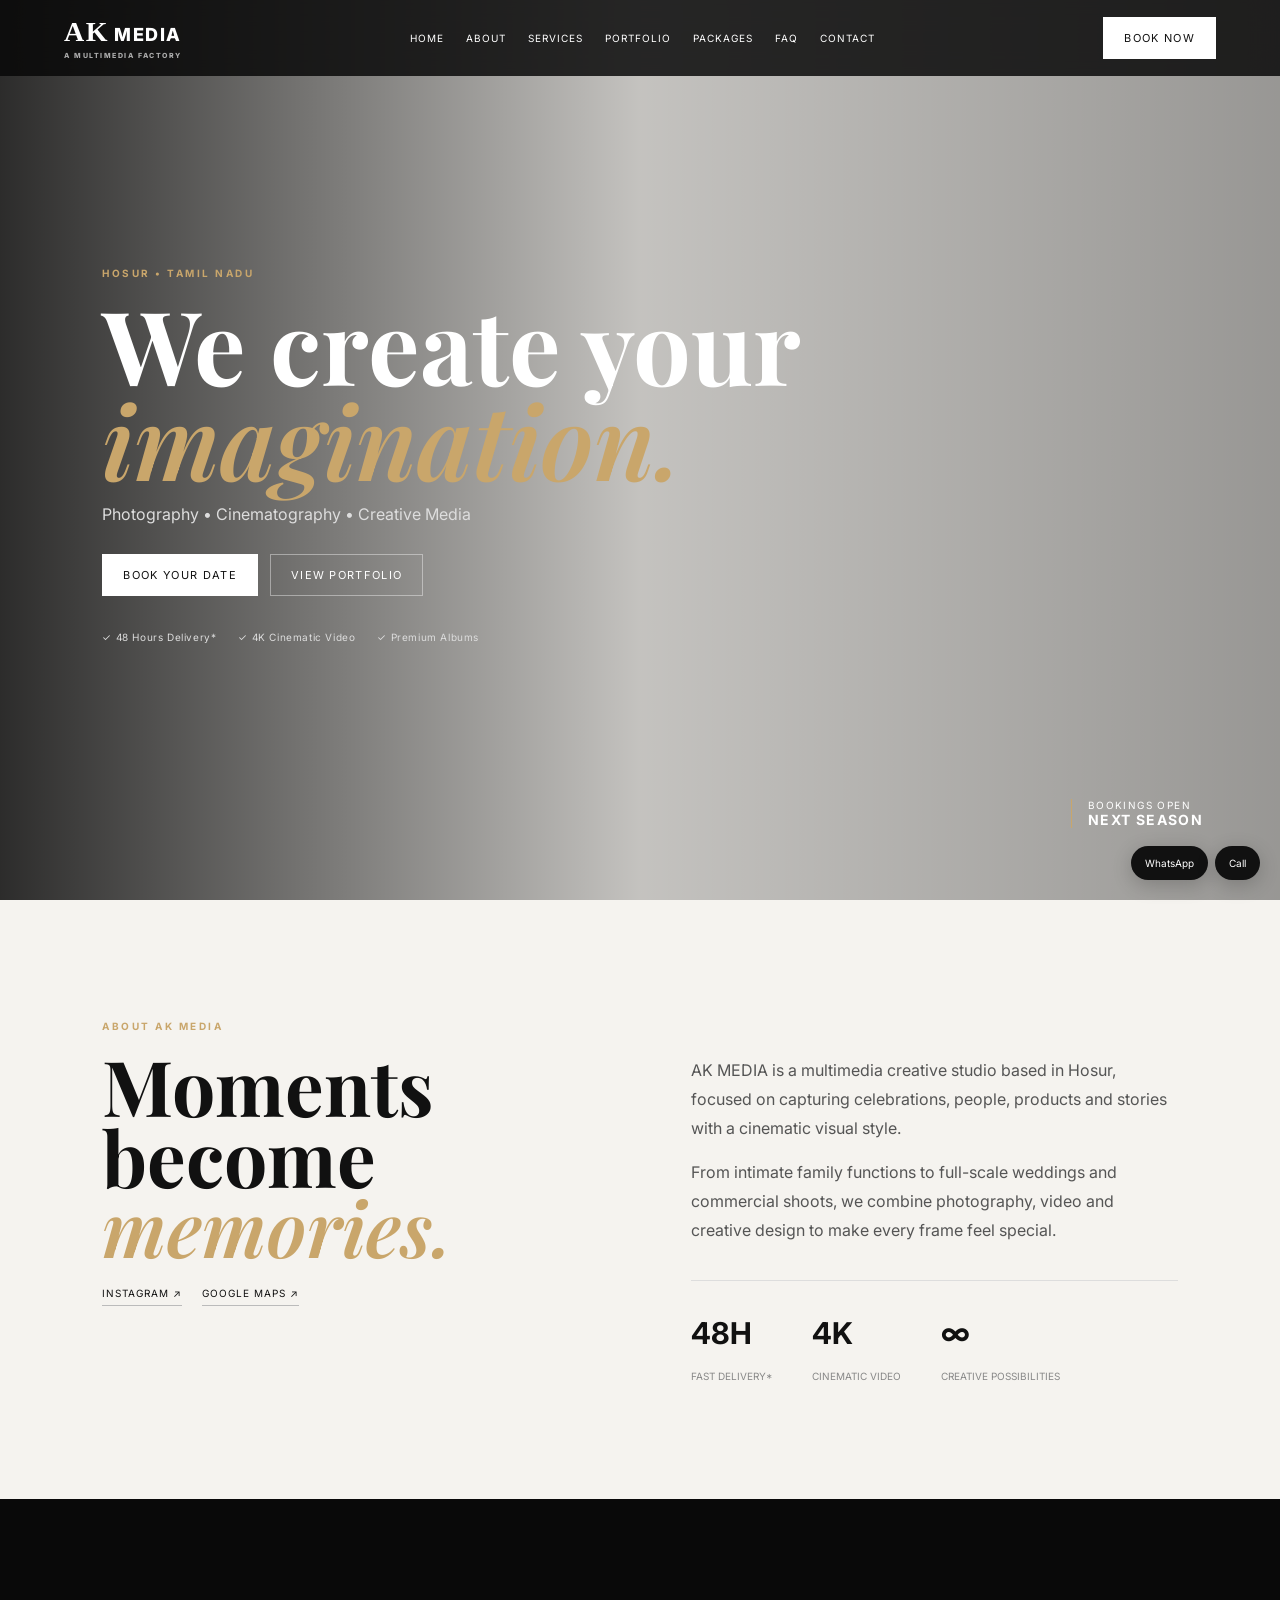
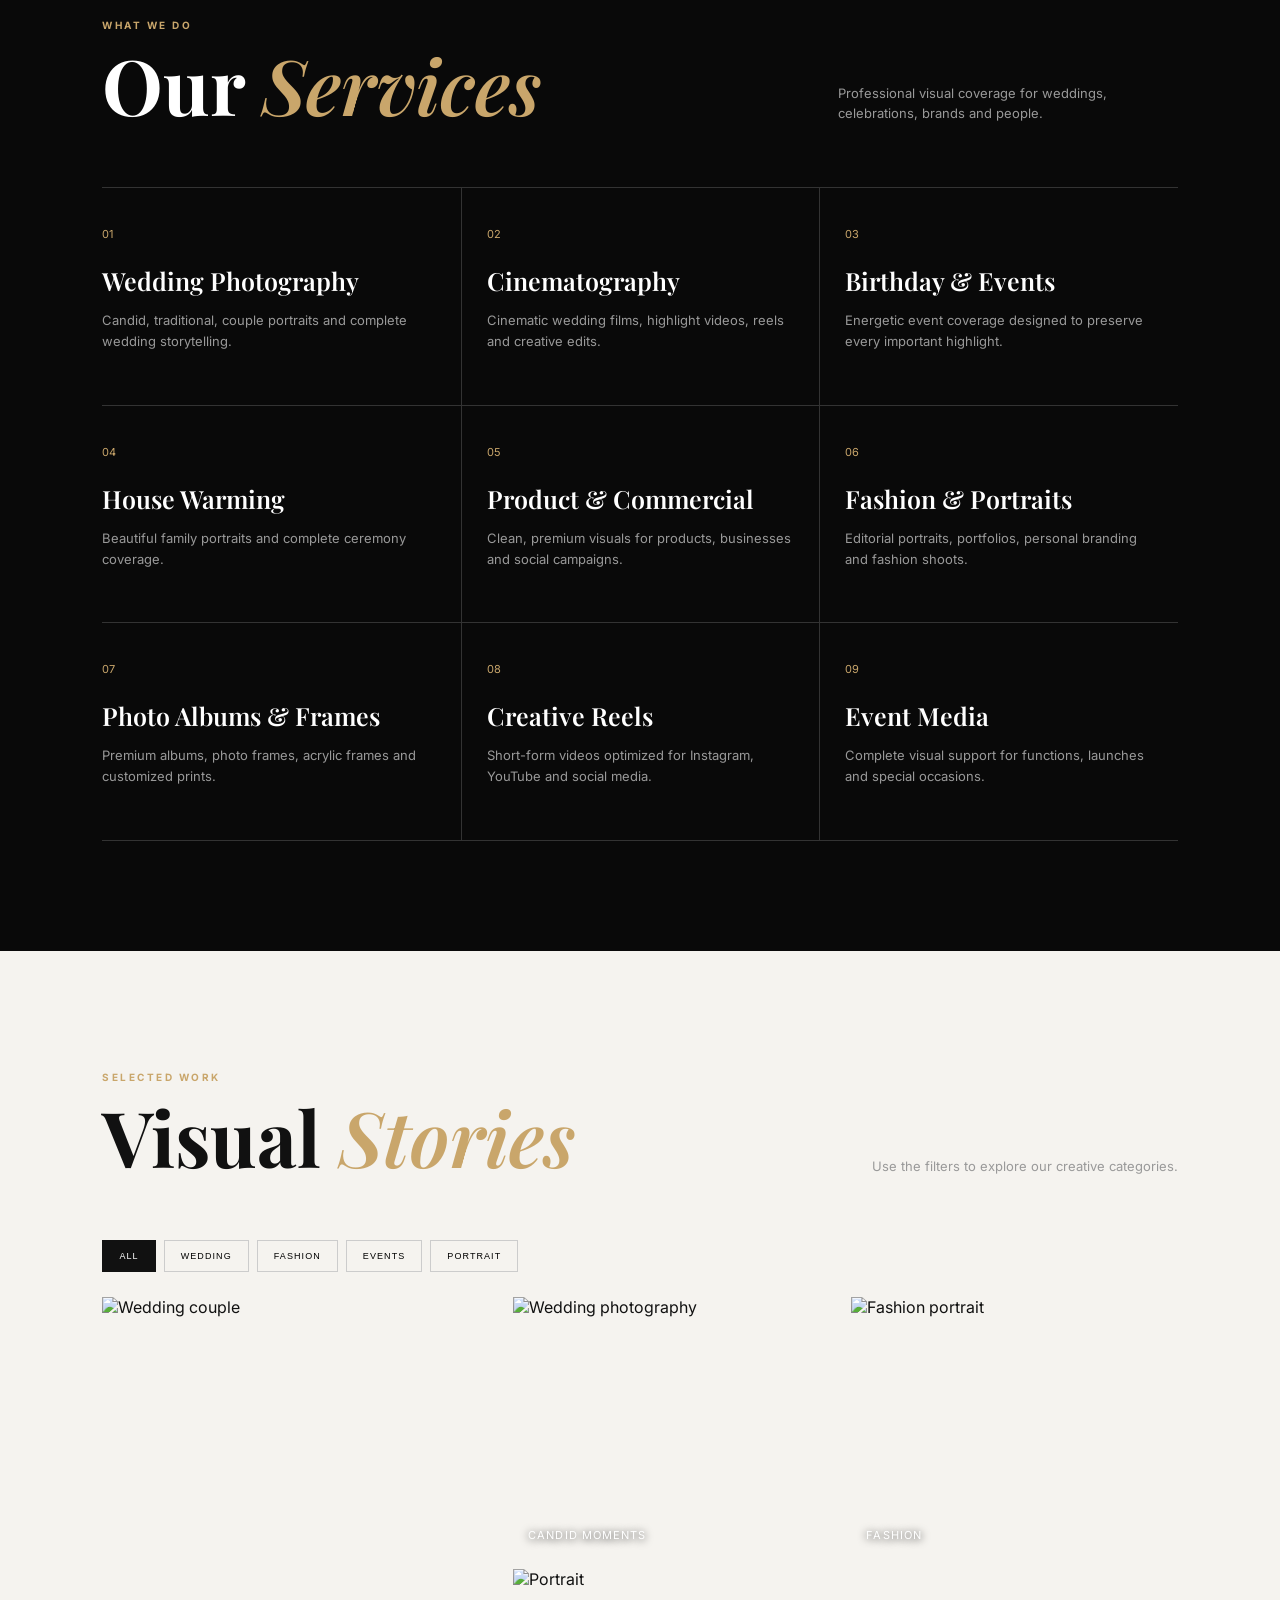
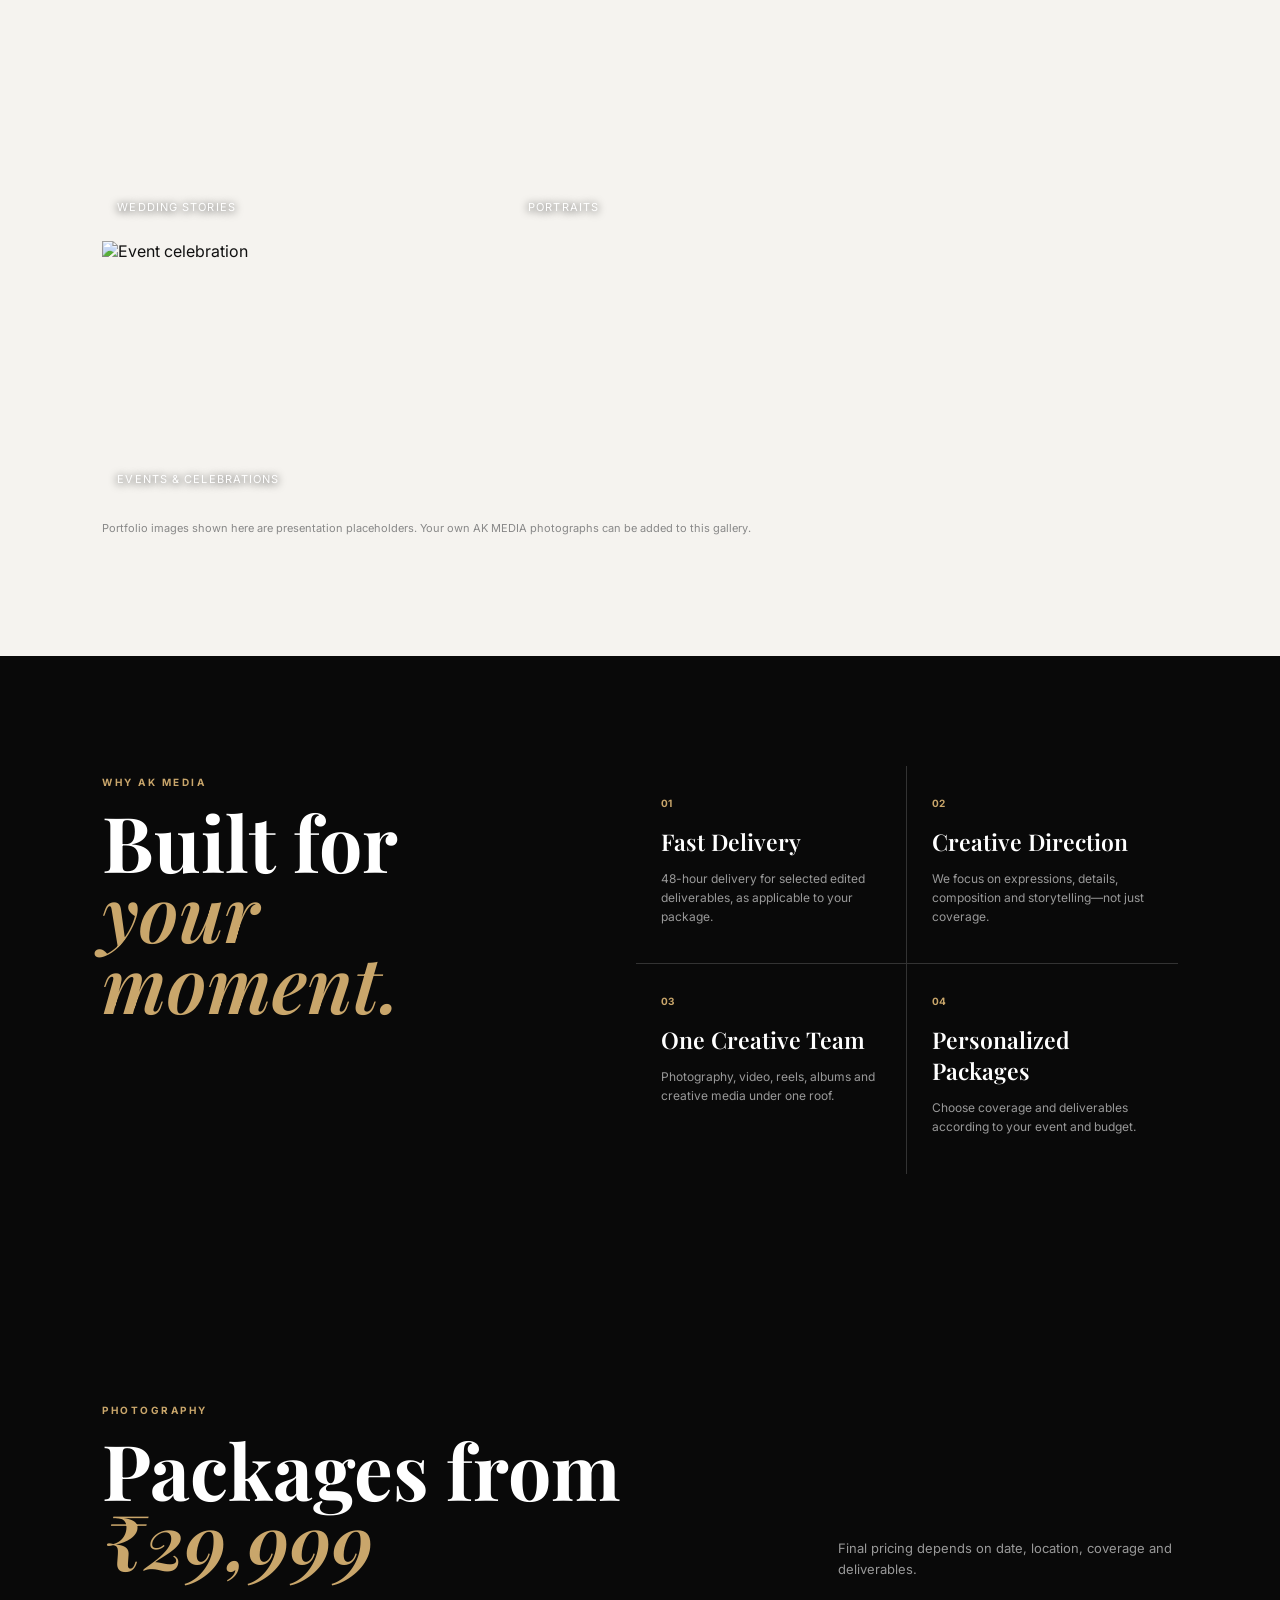
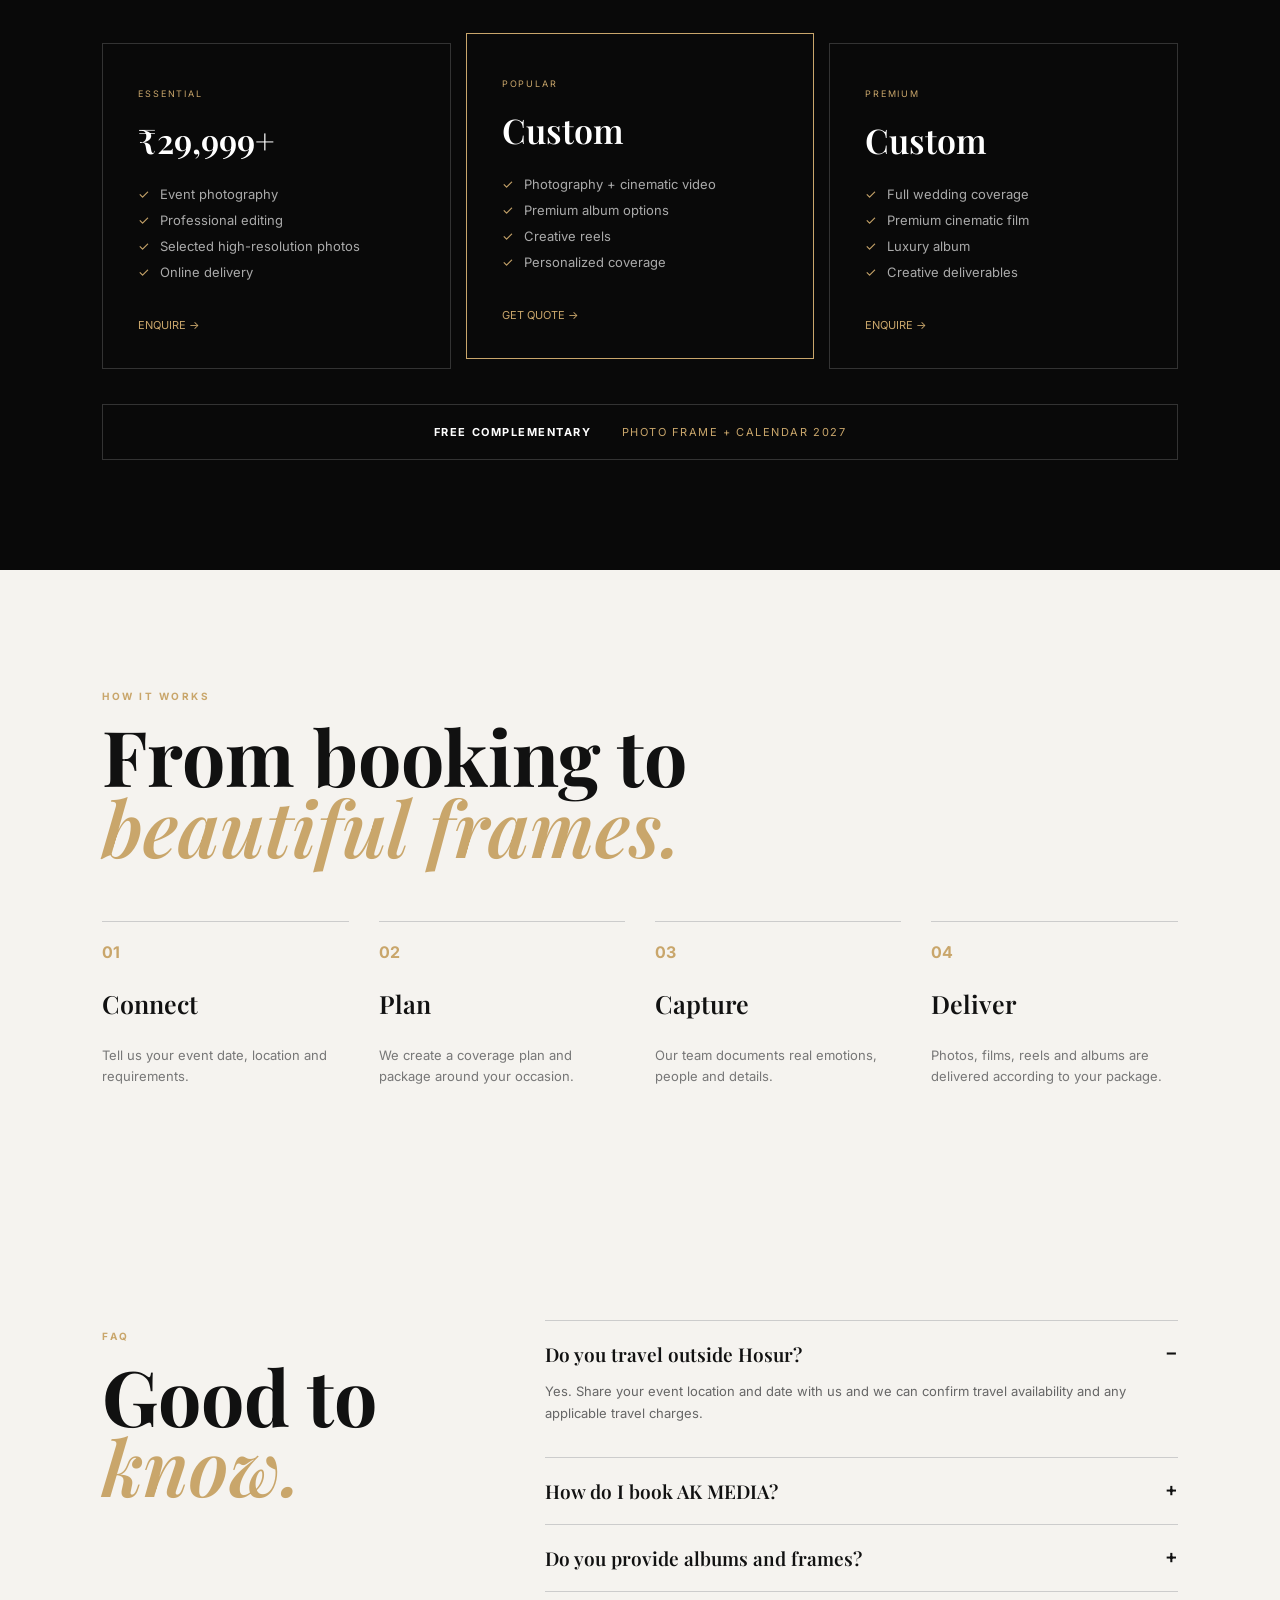
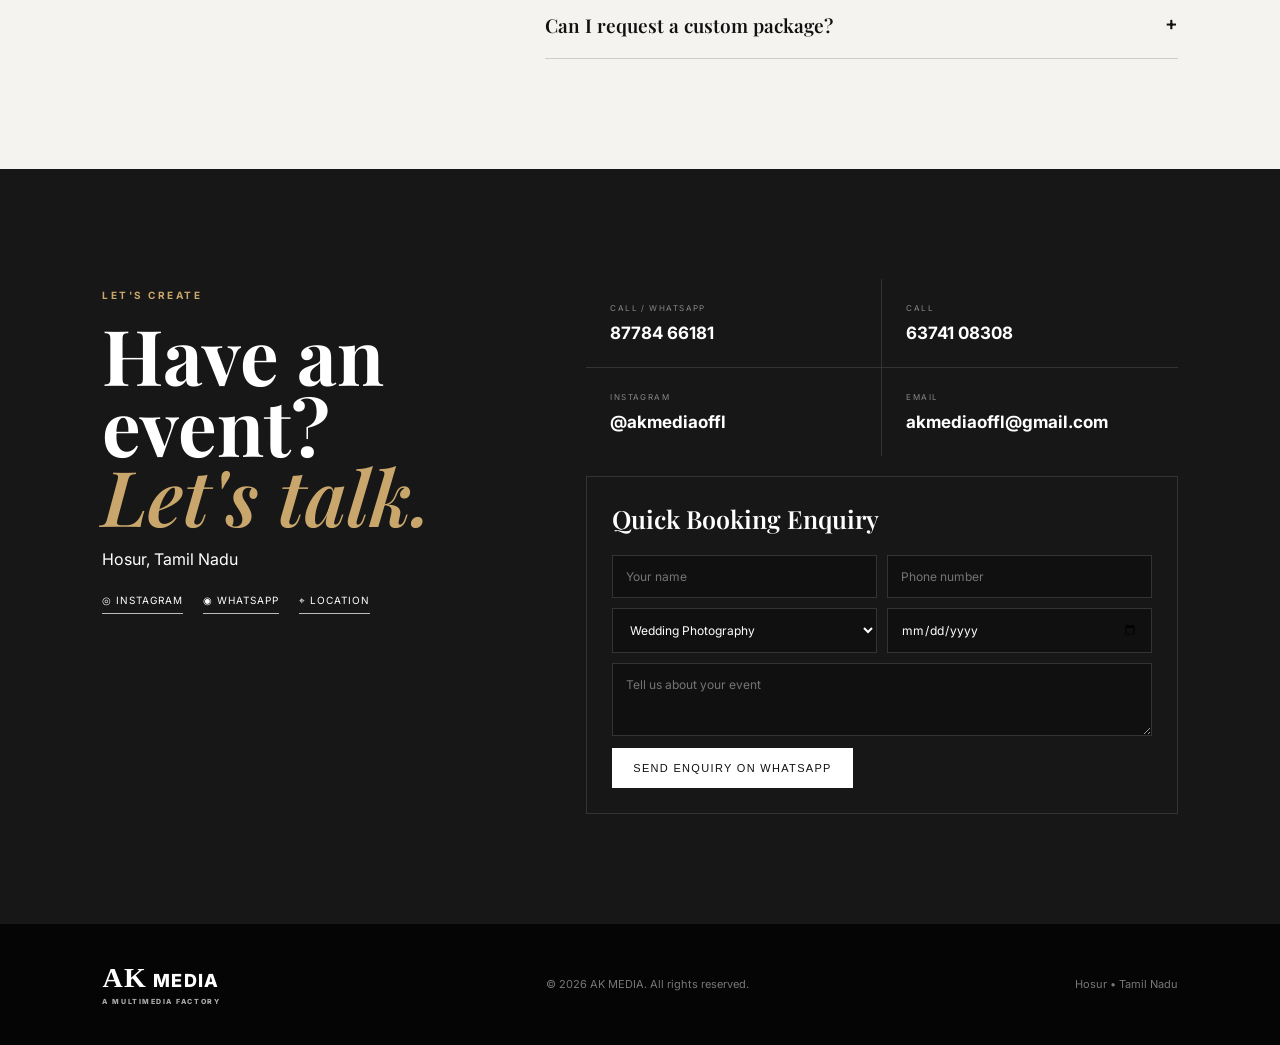
==== index.html @ 11e00540 "Update index.html" ====
<!doctype html>
<html lang="en">
<head>
<meta charset="utf-8"><meta name="viewport" content="width=device-width,initial-scale=1">
<title>AK MEDIA | Photography & Cinematography | Hosur</title>
<meta name="description" content="AK MEDIA — A Multimedia Factory in Hosur. Wedding photography, cinematography, birthday, house warming, product, fashion and event media services.">
<meta name="keywords" content="AK MEDIA Hosur, wedding photography Hosur, wedding cinematography Hosur, event photography, product photography, fashion photography">
<meta name="theme-color" content="#080808">
<meta property="og:title" content="AK MEDIA | A Multimedia Factory"><meta property="og:description" content="Photography • Cinematography • Creative Media | Hosur, Tamil Nadu"><meta property="og:type" content="website">
<link rel="preconnect" href="https://fonts.googleapis.com"><link rel="preconnect" href="https://fonts.gstatic.com" crossorigin><link href="https://fonts.googleapis.com/css2?family=Inter:wght@400;500;600;700&family=Playfair+Display:wght@600;700&display=swap" rel="stylesheet"><link rel="stylesheet" href="style.css">
</head>
<body>
<header class="nav"><a class="brand" href="#home"><span>AK</span> MEDIA<small>A MULTIMEDIA FACTORY</small></a><button class="menu" aria-label="Open menu">☰</button><nav><a href="#home">Home</a><a href="#about">About</a><a href="#services">Services</a><a <a href="portfolio.html">Portfolio</a><a href="#packages">Packages</a><a href="#faq">FAQ</a><a href="#contact">Contact</a></nav><a class="nav-cta" href="https://wa.me/918778466181?text=Hi%20AK%20MEDIA%2C%20I%20would%20like%20to%20book%20a%20service." target="_blank">Book Now</a></header>
<main>
<section id="home" class="hero"><div class="hero-overlay"></div><div class="hero-content"><p class="eyebrow">HOSUR • TAMIL NADU</p><h1>We create your<br><em>imagination.</em></h1><p class="lead">Photography • Cinematography • Creative Media</p><div class="actions"><a class="btn primary" href="#contact">Book Your Date</a><a class="btn ghost" href="#portfolio">View Portfolio</a></div><div class="hero-points"><span>✓ 48 Hours Delivery*</span><span>✓ 4K Cinematic Video</span><span>✓ Premium Albums</span></div></div><div class="hero-badge">BOOKINGS OPEN<br><strong>NEXT SEASON</strong></div></section>
<section id="about" class="section about"><div><p class="eyebrow">ABOUT AK MEDIA</p><h2>Moments become<br><em>memories.</em></h2><div class="mini-links"><a href="https://instagram.com/akmediaoffl" target="_blank">Instagram ↗</a><a href="https://www.google.com/maps/search/?api=1&query=AK%20MEDIA%20Hosur%20Tamil%20Nadu" target="_blank">Google Maps ↗</a></div></div><div class="copy"><p>AK MEDIA is a multimedia creative studio based in Hosur, focused on capturing celebrations, people, products and stories with a cinematic visual style.</p><p>From intimate family functions to full-scale weddings and commercial shoots, we combine photography, video and creative design to make every frame feel special.</p><div class="stats"><div><b>48H</b><span>Fast delivery*</span></div><div><b>4K</b><span>Cinematic video</span></div><div><b>∞</b><span>Creative possibilities</span></div></div></div></section>
<section id="services" class="section dark"><div class="section-head"><div><p class="eyebrow">WHAT WE DO</p><h2>Our <em>Services</em></h2></div><p>Professional visual coverage for weddings, celebrations, brands and people.</p></div><div class="service-grid"><article><span>01</span><h3>Wedding Photography</h3><p>Candid, traditional, couple portraits and complete wedding storytelling.</p></article><article><span>02</span><h3>Cinematography</h3><p>Cinematic wedding films, highlight videos, reels and creative edits.</p></article><article><span>03</span><h3>Birthday & Events</h3><p>Energetic event coverage designed to preserve every important highlight.</p></article><article><span>04</span><h3>House Warming</h3><p>Beautiful family portraits and complete ceremony coverage.</p></article><article><span>05</span><h3>Product & Commercial</h3><p>Clean, premium visuals for products, businesses and social campaigns.</p></article><article><span>06</span><h3>Fashion & Portraits</h3><p>Editorial portraits, portfolios, personal branding and fashion shoots.</p></article><article><span>07</span><h3>Photo Albums & Frames</h3><p>Premium albums, photo frames, acrylic frames and customized prints.</p></article><article><span>08</span><h3>Creative Reels</h3><p>Short-form videos optimized for Instagram, YouTube and social media.</p></article><article><span>09</span><h3>Event Media</h3><p>Complete visual support for functions, launches and special occasions.</p></article></div></section>
<section id="portfolio" class="section portfolio"><div class="section-head"><div><p class="eyebrow">SELECTED WORK</p><h2>Visual <em>Stories</em></h2></div><p>Use the filters to explore our creative categories.</p></div><div class="filters"><button class="filter active" data-filter="all">All</button><button class="filter" data-filter="wedding">Wedding</button><button class="filter" data-filter="fashion">Fashion</button><button class="filter" data-filter="events">Events</button><button class="filter" data-filter="portrait">Portrait</button></div><div class="gallery"><figure class="tall" data-cat="wedding"><img src="https://images.unsplash.com/photo-1519741497674-611481863552?auto=format&fit=crop&w=1000&q=85" alt="Wedding couple"><figcaption>Wedding Stories</figcaption></figure><figure data-cat="wedding"><img src="https://images.unsplash.com/photo-1537633552985-df8429e8048b?auto=format&fit=crop&w=1000&q=85" alt="Wedding photography"><figcaption>Candid Moments</figcaption></figure><figure data-cat="fashion"><img src="https://images.unsplash.com/photo-1529139574466-a303027c1d8b?auto=format&fit=crop&w=1000&q=85" alt="Fashion portrait"><figcaption>Fashion</figcaption></figure><figure data-cat="portrait"><img src="https://images.unsplash.com/photo-1492562080023-ab3db95bfbce?auto=format&fit=crop&w=1000&q=85" alt="Portrait"><figcaption>Portraits</figcaption></figure><figure class="wide" data-cat="events"><img src="https://images.unsplash.com/photo-1492684223066-81342ee5ff30?auto=format&fit=crop&w=1400&q=85" alt="Event celebration"><figcaption>Events & Celebrations</figcaption></figure></div><p class="portfolio-note">Portfolio images shown here are presentation placeholders. Your own AK MEDIA photographs can be added to this gallery.</p></section>
<section class="section dark feature-band"><div><p class="eyebrow">WHY AK MEDIA</p><h2>Built for <em>your moment.</em></h2></div><div class="feature-list"><div><b>01</b><h3>Fast Delivery</h3><p>48-hour delivery for selected edited deliverables, as applicable to your package.</p></div><div><b>02</b><h3>Creative Direction</h3><p>We focus on expressions, details, composition and storytelling—not just coverage.</p></div><div><b>03</b><h3>One Creative Team</h3><p>Photography, video, reels, albums and creative media under one roof.</p></div><div><b>04</b><h3>Personalized Packages</h3><p>Choose coverage and deliverables according to your event and budget.</p></div></div></section>
<section id="packages" class="section dark packages"><div class="section-head"><div><p class="eyebrow">PHOTOGRAPHY</p><h2>Packages from <em>₹29,999</em></h2></div><p>Final pricing depends on date, location, coverage and deliverables.</p></div><div class="package-grid"><article class="package"><p class="tag">ESSENTIAL</p><h3>₹29,999+</h3><ul><li>Event photography</li><li>Professional editing</li><li>Selected high-resolution photos</li><li>Online delivery</li></ul><a href="#contact">Enquire →</a></article><article class="package featured"><p class="tag">POPULAR</p><h3>Custom</h3><ul><li>Photography + cinematic video</li><li>Premium album options</li><li>Creative reels</li><li>Personalized coverage</li></ul><a href="#contact">Get Quote →</a></article><article class="package"><p class="tag">PREMIUM</p><h3>Custom</h3><ul><li>Full wedding coverage</li><li>Premium cinematic film</li><li>Luxury album</li><li>Creative deliverables</li></ul><a href="#contact">Enquire →</a></article></div><div class="offer"><strong>FREE COMPLEMENTARY</strong><span>PHOTO FRAME + CALENDAR 2027</span></div></section>
<section class="section process"><p class="eyebrow">HOW IT WORKS</p><h2>From booking to <em>beautiful frames.</em></h2><div class="steps"><div><b>01</b><h3>Connect</h3><p>Tell us your event date, location and requirements.</p></div><div><b>02</b><h3>Plan</h3><p>We create a coverage plan and package around your occasion.</p></div><div><b>03</b><h3>Capture</h3><p>Our team documents real emotions, people and details.</p></div><div><b>04</b><h3>Deliver</h3><p>Photos, films, reels and albums are delivered according to your package.</p></div></div></section>
<section id="faq" class="section faq"><div><p class="eyebrow">FAQ</p><h2>Good to <em>know.</em></h2></div><div class="faq-list"><details open><summary>Do you travel outside Hosur?</summary><p>Yes. Share your event location and date with us and we can confirm travel availability and any applicable travel charges.</p></details><details><summary>How do I book AK MEDIA?</summary><p>Contact us by WhatsApp or phone. Share your event date, venue, event type and preferred package. We will guide you through the booking process.</p></details><details><summary>Do you provide albums and frames?</summary><p>Yes. Premium albums, photo frames, acrylic frames and customized print options are available.</p></details><details><summary>Can I request a custom package?</summary><p>Yes. We can tailor photography, cinematography, reels, album and other deliverables around your requirements.</p></details></div></section>
<section id="contact" class="section contact"><div><p class="eyebrow">LET'S CREATE</p><h2>Have an event?<br><em>Let's talk.</em></h2><p>Hosur, Tamil Nadu</p><div class="socials"><a href="https://instagram.com/akmediaoffl" target="_blank" aria-label="Instagram">◎ Instagram</a><a href="https://wa.me/918778466181" target="_blank" aria-label="WhatsApp">◉ WhatsApp</a><a href="https://www.google.com/maps/search/?api=1&query=AK%20MEDIA%20Hosur%20Tamil%20Nadu" target="_blank" aria-label="Google Maps">⌖ Location</a></div></div><div class="contact-side"><div class="contact-card"><a href="tel:+918778466181"><small>CALL / WHATSAPP</small><strong>87784 66181</strong></a><a href="tel:+916374108308"><small>CALL</small><strong>63741 08308</strong></a><a href="https://instagram.com/akmediaoffl" target="_blank"><small>INSTAGRAM</small><strong>@akmediaoffl</strong></a><a href="mailto:akmediaoffl@gmail.com"><small>EMAIL</small><strong>akmediaoffl@gmail.com</strong></a></div><form id="bookingForm"><h3>Quick Booking Enquiry</h3><div class="form-grid"><input name="name" placeholder="Your name" required><input name="phone" placeholder="Phone number" required><select name="service"><option>Wedding Photography</option><option>Cinematography</option><option>Birthday / Event</option><option>House Warming</option><option>Product / Commercial</option><option>Fashion / Portrait</option><option>Albums / Frames</option></select><input name="date" type="date"><textarea name="message" rows="3" placeholder="Tell us about your event"></textarea></div><button class="btn primary form-btn" type="submit">Send Enquiry on WhatsApp</button></form></div></section>
</main><footer><div class="brand"><span>AK</span> MEDIA<small>A MULTIMEDIA FACTORY</small></div><p>© 2026 AK MEDIA. All rights reserved.</p><p>Hosur • Tamil Nadu</p></footer><div class="floating"><a href="https://wa.me/918778466181" target="_blank">WhatsApp</a><a href="tel:+918778466181">Call</a></div><script src="script.js"></script></body></html>
---- style.css ----
:root{--bg:#f5f3ef;--ink:#111;--muted:#777;--dark:#090909;--line:#ddd;--accent:#c9a66b}*{box-sizing:border-box}html{scroll-behavior:smooth}body{margin:0;font-family:Inter,Arial,sans-serif;color:var(--ink);background:var(--bg)}a{text-decoration:none;color:inherit}.nav{position:fixed;z-index:20;top:0;left:0;right:0;height:76px;padding:0 5vw;display:flex;align-items:center;justify-content:space-between;background:rgba(8,8,8,.84);backdrop-filter:blur(14px);color:#fff}.brand{font-weight:800;letter-spacing:.08em;font-size:18px;line-height:1}.brand span{font-family:Georgia;font-size:28px}.brand small{display:block;font-size:7px;letter-spacing:.22em;margin-top:6px;color:#aaa}.nav nav{display:flex;gap:22px;font-size:10px;text-transform:uppercase;letter-spacing:.1em}.nav nav a:hover{color:var(--accent)}.nav-cta,.btn{padding:13px 20px;border:1px solid rgba(255,255,255,.4);font-size:11px;text-transform:uppercase;letter-spacing:.12em}.nav-cta{background:#fff;color:#111;border-color:#fff}.menu{display:none;background:none;border:0;color:white;font-size:25px}.hero{min-height:100vh;background-image:url("https://images.unsplash.com/photo-1511285560929-80b456fea0bc?auto=format&fit=crop&w=2200&q=90");background-size:cover;background-position:center;position:relative;color:#fff;display:flex;align-items:center;padding:0 8vw}.hero-overlay{position:absolute;inset:0;background:linear-gradient(90deg,rgba(0,0,0,.82),rgba(0,0,0,.2),rgba(0,0,0,.38))}.hero-content{position:relative;max-width:850px}.eyebrow{font-size:10px;letter-spacing:.25em;text-transform:uppercase;color:var(--accent);font-weight:700}.hero h1,h2{font-family:"Playfair Display",Georgia,serif;font-size:clamp(50px,8vw,110px);line-height:.92;margin:18px 0}.hero h1 em,h2 em{font-weight:600;color:var(--accent);font-style:italic}.lead{font-size:16px;color:#ddd}.actions{display:flex;gap:12px;margin-top:30px}.btn.primary{background:#fff;color:#111;border-color:#fff}.btn.ghost{color:#fff}.hero-points{display:flex;gap:22px;flex-wrap:wrap;margin-top:35px;font-size:10px;letter-spacing:.06em;color:#ddd}.hero-badge{position:absolute;right:6vw;bottom:8vh;border-left:1px solid var(--accent);padding-left:16px;font-size:10px;letter-spacing:.14em}.hero-badge strong{font-size:14px}.section{padding:110px 8vw}.about{display:grid;grid-template-columns:1fr 1fr;gap:8vw}.about h2,.section h2{font-size:clamp(44px,6vw,80px)}.copy{max-width:580px;font-size:16px;line-height:1.8;color:#555;padding-top:30px}.stats{display:flex;gap:40px;border-top:1px solid var(--line);margin-top:35px;padding-top:25px}.stats b{display:block;font-size:30px;color:#111}.stats span{font-size:10px;text-transform:uppercase;color:#888}.mini-links,.socials{display:flex;gap:20px;flex-wrap:wrap;margin-top:25px}.mini-links a,.socials a{font-size:10px;text-transform:uppercase;letter-spacing:.1em;border-bottom:1px solid #bbb;padding-bottom:6px}.dark{background:var(--dark);color:#fff}.section-head{display:flex;align-items:end;justify-content:space-between;gap:30px;margin-bottom:50px}.section-head>p{max-width:340px;color:#999;font-size:13px;line-height:1.6}.service-grid{display:grid;grid-template-columns:repeat(3,1fr);border-top:1px solid #333}.service-grid article{padding:34px 25px 40px 0;border-bottom:1px solid #333}.service-grid article:nth-child(3n+2),.service-grid article:nth-child(3n+3){padding-left:25px;border-left:1px solid #333}.service-grid span{color:var(--accent);font-size:11px}.service-grid h3{font:600 25px "Playfair Display";margin:22px 0 10px}.service-grid p{color:#999;line-height:1.6;font-size:13px}.filters{display:flex;gap:8px;flex-wrap:wrap;margin-bottom:25px}.filter{background:transparent;border:1px solid #ccc;padding:10px 16px;font-size:9px;letter-spacing:.12em;text-transform:uppercase;cursor:pointer}.filter.active,.filter:hover{background:#111;color:#fff;border-color:#111}.gallery{display:grid;grid-template-columns:1.1fr .9fr .9fr;grid-auto-rows:260px;gap:12px}.gallery figure{margin:0;position:relative;overflow:hidden;transition:.3s}.gallery .tall{grid-row:span 2}.gallery .wide{grid-column:span 2}.gallery img{width:100%;height:100%;object-fit:cover;transition:.6s}.gallery figure:hover img{transform:scale(1.05)}.gallery figcaption{position:absolute;bottom:15px;left:15px;color:#fff;font-size:11px;letter-spacing:.1em;text-transform:uppercase;text-shadow:0 1px 8px #000}.portfolio-note{font-size:11px;color:#888;margin-top:20px}.feature-band{display:grid;grid-template-columns:.9fr 1.1fr;gap:7vw}.feature-list{display:grid;grid-template-columns:1fr 1fr;gap:1px;background:#333}.feature-list>div{background:#090909;padding:25px}.feature-list b{color:var(--accent);font-size:10px}.feature-list h3{font:600 23px "Playfair Display";margin:15px 0 7px}.feature-list p{font-size:12px;line-height:1.6;color:#999}.package-grid{display:grid;grid-template-columns:repeat(3,1fr);gap:15px}.package{border:1px solid #333;padding:35px}.package.featured{border-color:var(--accent);transform:translateY(-10px)}.tag{font-size:9px;letter-spacing:.2em;color:var(--accent)}.package h3{font:600 34px "Playfair Display";margin:18px 0}.package ul{padding:0;list-style:none;color:#aaa;line-height:2;font-size:13px}.package li:before{content:"✓";color:var(--accent);margin-right:10px}.package a{display:inline-block;margin-top:20px;color:var(--accent);font-size:11px;text-transform:uppercase}.offer{margin-top:35px;border:1px solid #333;padding:20px;display:flex;justify-content:center;gap:30px;flex-wrap:wrap;font-size:11px;letter-spacing:.14em}.offer span{color:var(--accent)}.process h2{max-width:800px}.steps{display:grid;grid-template-columns:repeat(4,1fr);gap:30px;margin-top:60px}.steps div{border-top:1px solid #ccc;padding-top:20px}.steps b{color:var(--accent)}.steps h3{font:600 25px "Playfair Display"}.steps p{font-size:13px;color:#777;line-height:1.6}.faq{display:grid;grid-template-columns:.7fr 1.3fr;gap:8vw}.faq-list details{border-top:1px solid #ccc;padding:20px 0}.faq-list details:last-child{border-bottom:1px solid #ccc}.faq-list summary{cursor:pointer;font:600 19px "Playfair Display";list-style:none}.faq-list summary::-webkit-details-marker{display:none}.faq-list summary:after{content:"+";float:right;font-family:Inter}.faq-list details[open] summary:after{content:"−"}.faq-list p{color:#666;font-size:13px;line-height:1.7;max-width:700px}.contact{background:#171717;color:#fff;display:grid;grid-template-columns:.8fr 1.2fr;gap:7vw}.contact h2{font-size:clamp(45px,6vw,78px)}.contact>div:first-child>p:last-child{color:#999}.contact-side{display:grid;gap:20px}.contact-card{display:grid;grid-template-columns:1fr 1fr;gap:1px;background:#333}.contact-card a{background:#171717;padding:24px;display:flex;flex-direction:column;gap:10px}.contact-card small{font-size:8px;letter-spacing:.18em;color:#888}.contact-card strong{font-size:17px}.contact-card a:hover strong{color:var(--accent)}#bookingForm{border:1px solid #333;padding:25px}#bookingForm h3{font:600 25px "Playfair Display";margin:0 0 20px}.form-grid{display:grid;grid-template-columns:1fr 1fr;gap:10px}.form-grid input,.form-grid select,.form-grid textarea{width:100%;background:#101010;color:#fff;border:1px solid #333;padding:13px;font:12px Inter}.form-grid textarea{grid-column:1/-1;resize:vertical}.form-btn{margin-top:12px;cursor:pointer}footer{background:#050505;color:#777;padding:40px 8vw;display:flex;justify-content:space-between;align-items:center;font-size:11px}footer .brand{color:#fff}.floating{position:fixed;z-index:19;right:20px;bottom:20px;display:flex;gap:7px}.floating a{background:#111;color:#fff;padding:11px 14px;border-radius:30px;font-size:10px;box-shadow:0 5px 20px #0003}@media(max-width:900px){.nav nav,.nav-cta{display:none}.menu{display:block}.nav{padding:0 5vw}.hero{padding:0 7vw;background-position:65% center}.hero h1{font-size:60px}.hero-badge{right:7vw;bottom:5vh}.section{padding:75px 7vw}.about,.contact,.feature-band,.faq{grid-template-columns:1fr}.service-grid,.package-grid,.steps{grid-template-columns:1fr}.service-grid article:nth-child(3n+2),.service-grid article:nth-child(3n+3){padding-left:0;border-left:0}.feature-list{grid-template-columns:1fr}.gallery{grid-template-columns:1fr 1fr;grid-auto-rows:220px}.gallery .tall{grid-row:span 2}.gallery .wide{grid-column:span 2}.package.featured{transform:none}.contact-card,.form-grid{grid-template-columns:1fr}.form-grid textarea{grid-column:auto}.contact-card{margin-top:0}footer{flex-direction:column;gap:15px;align-items:flex-start}}
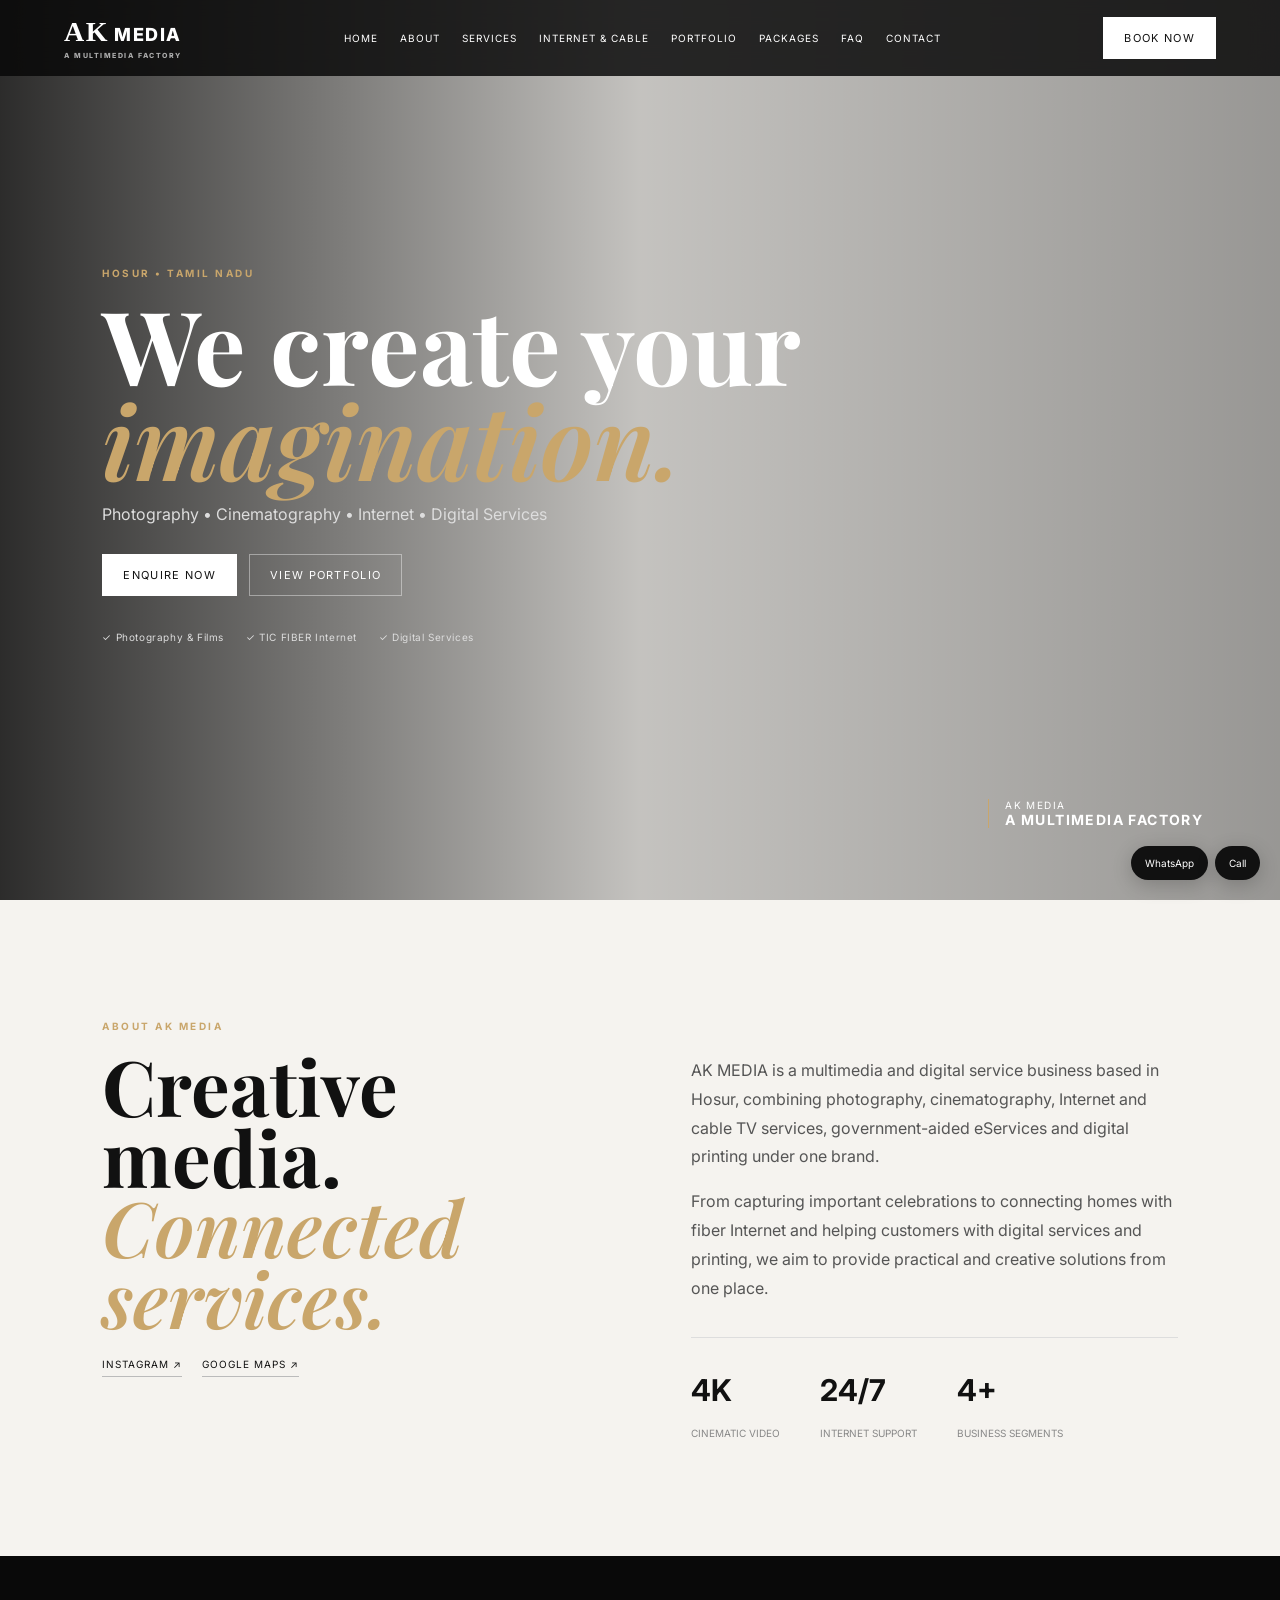
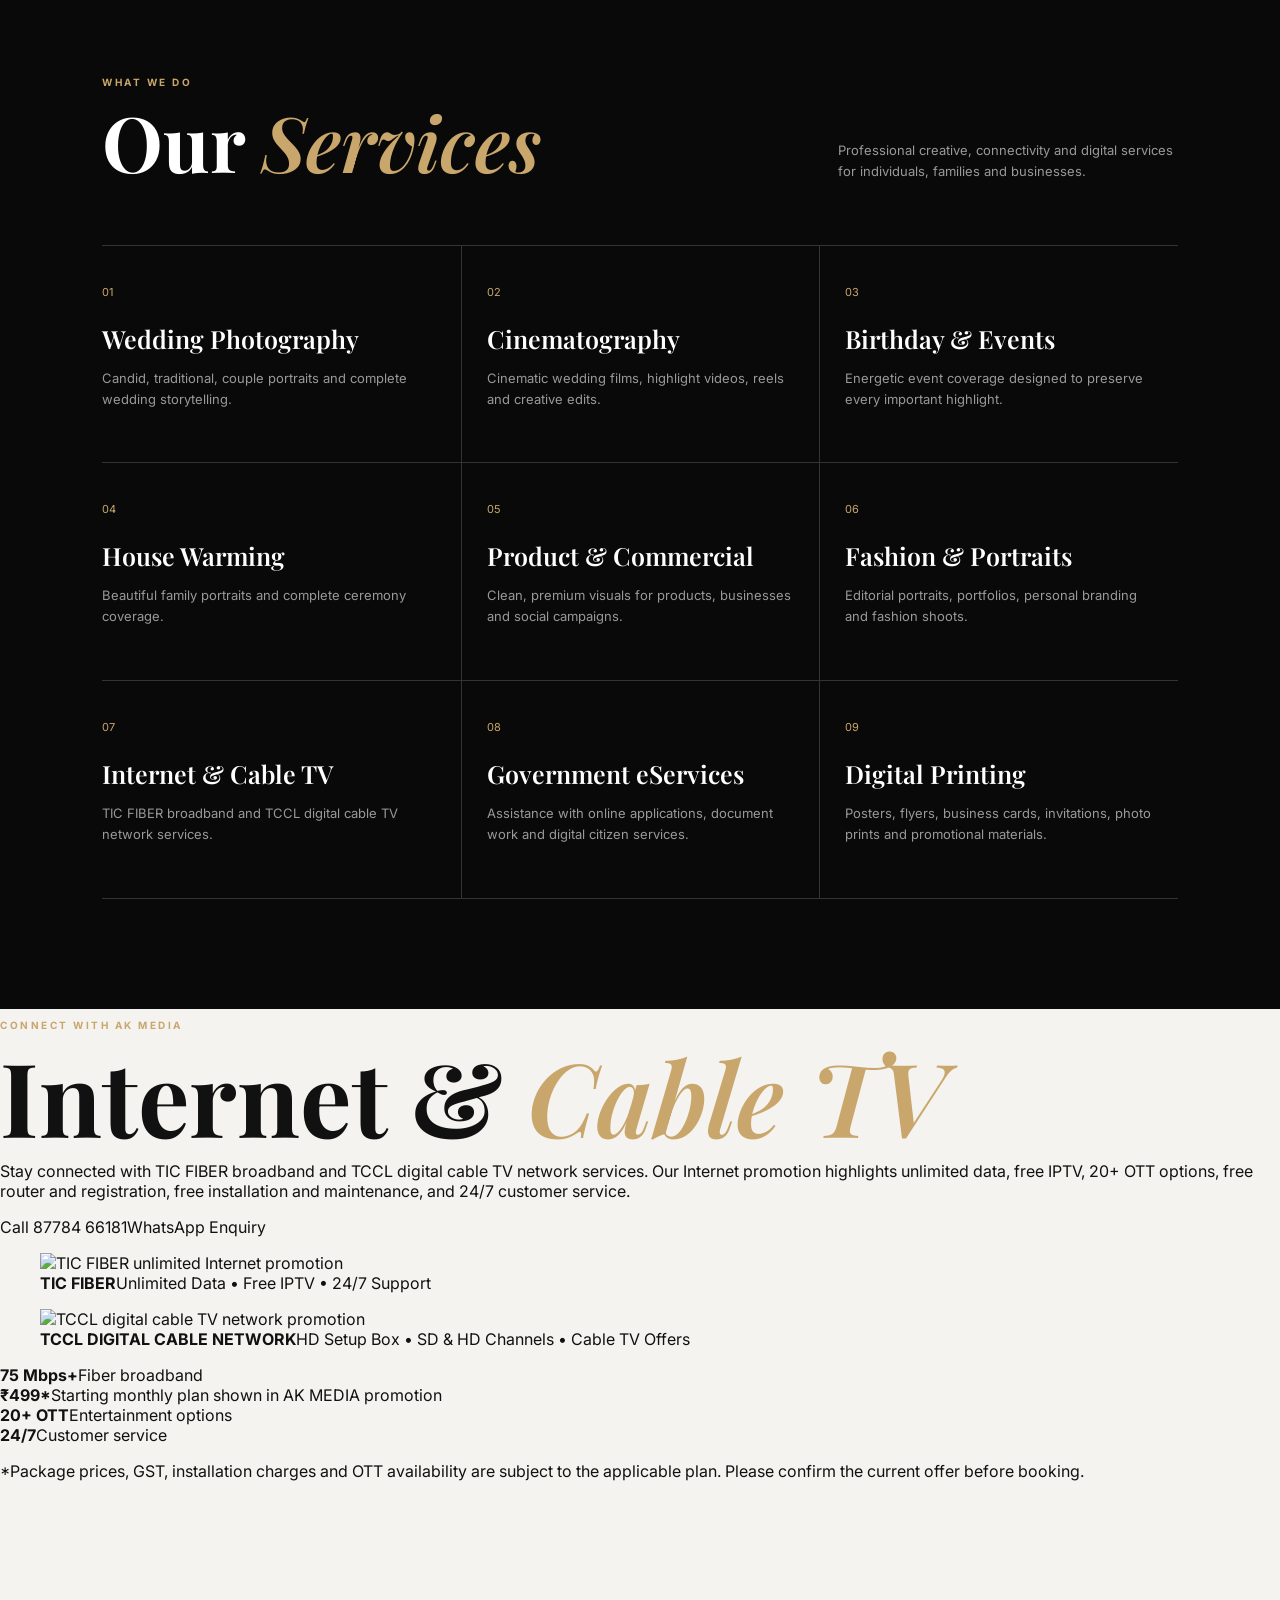
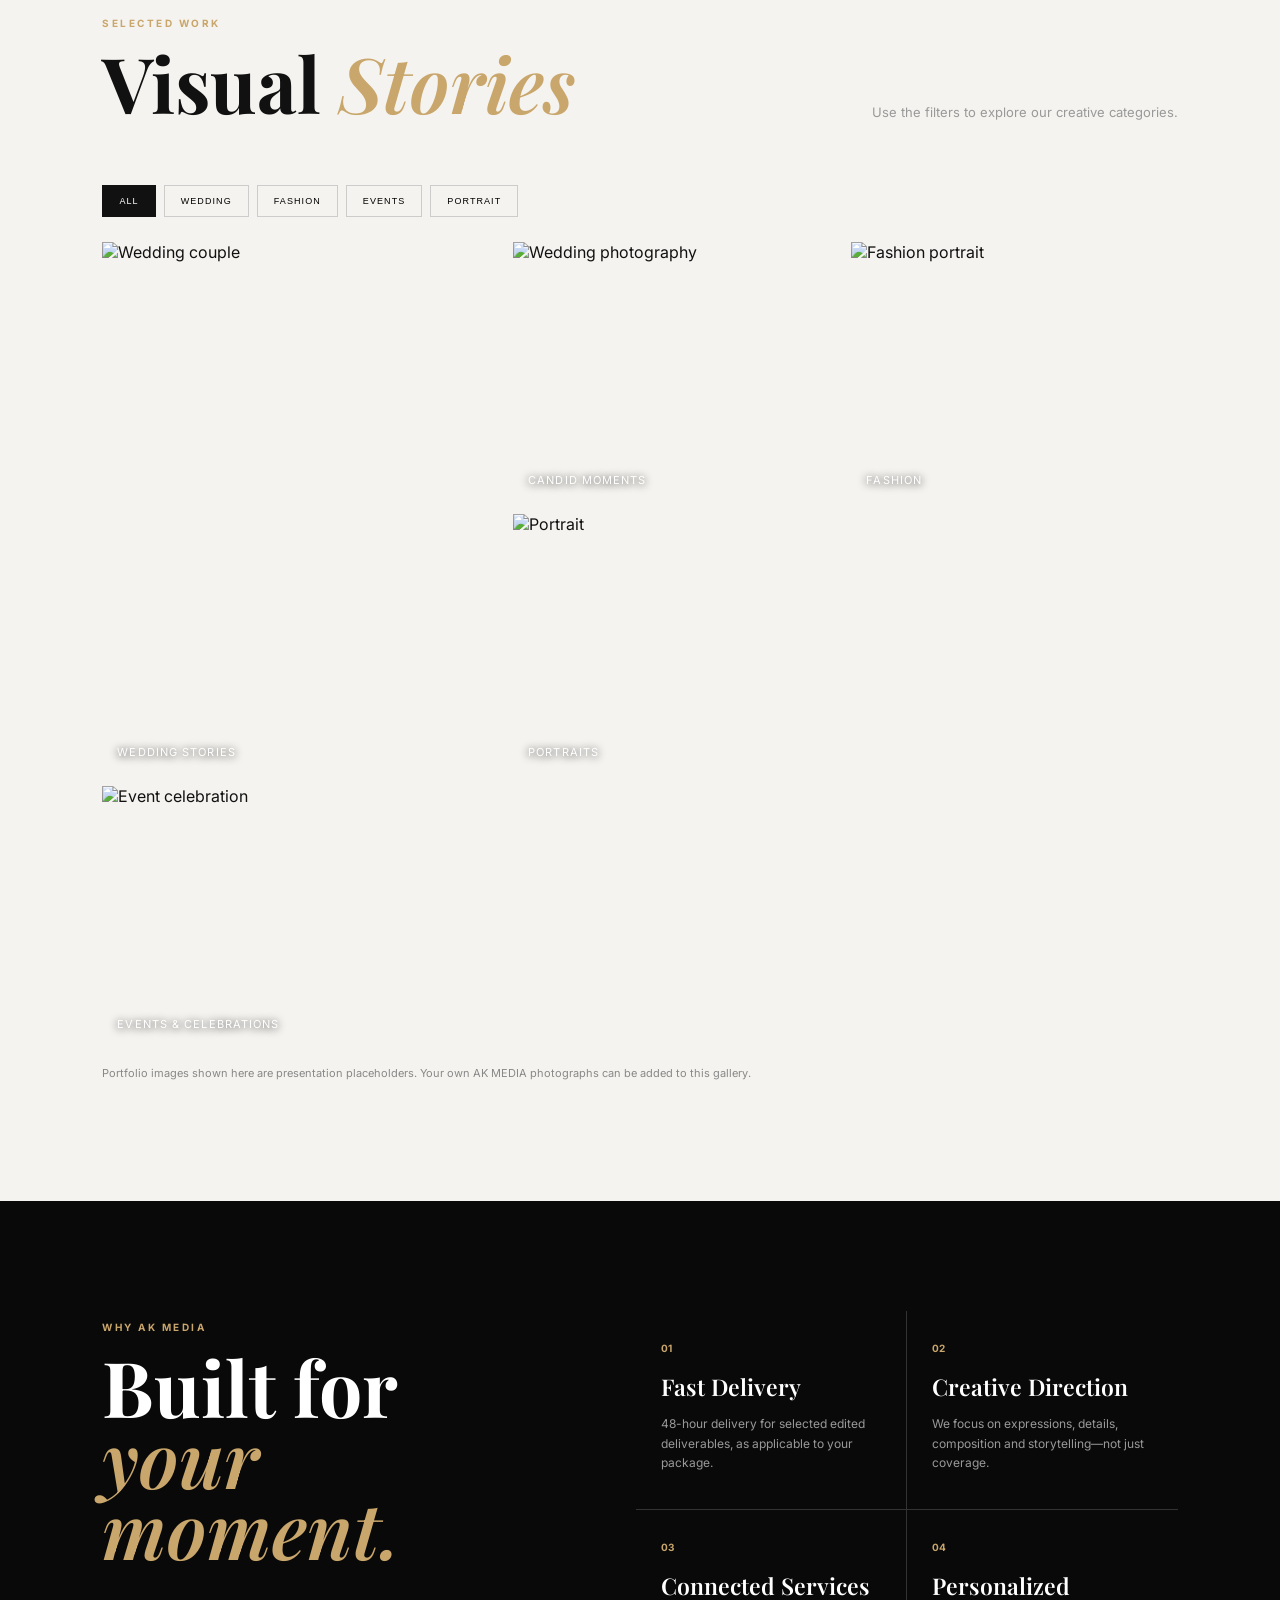
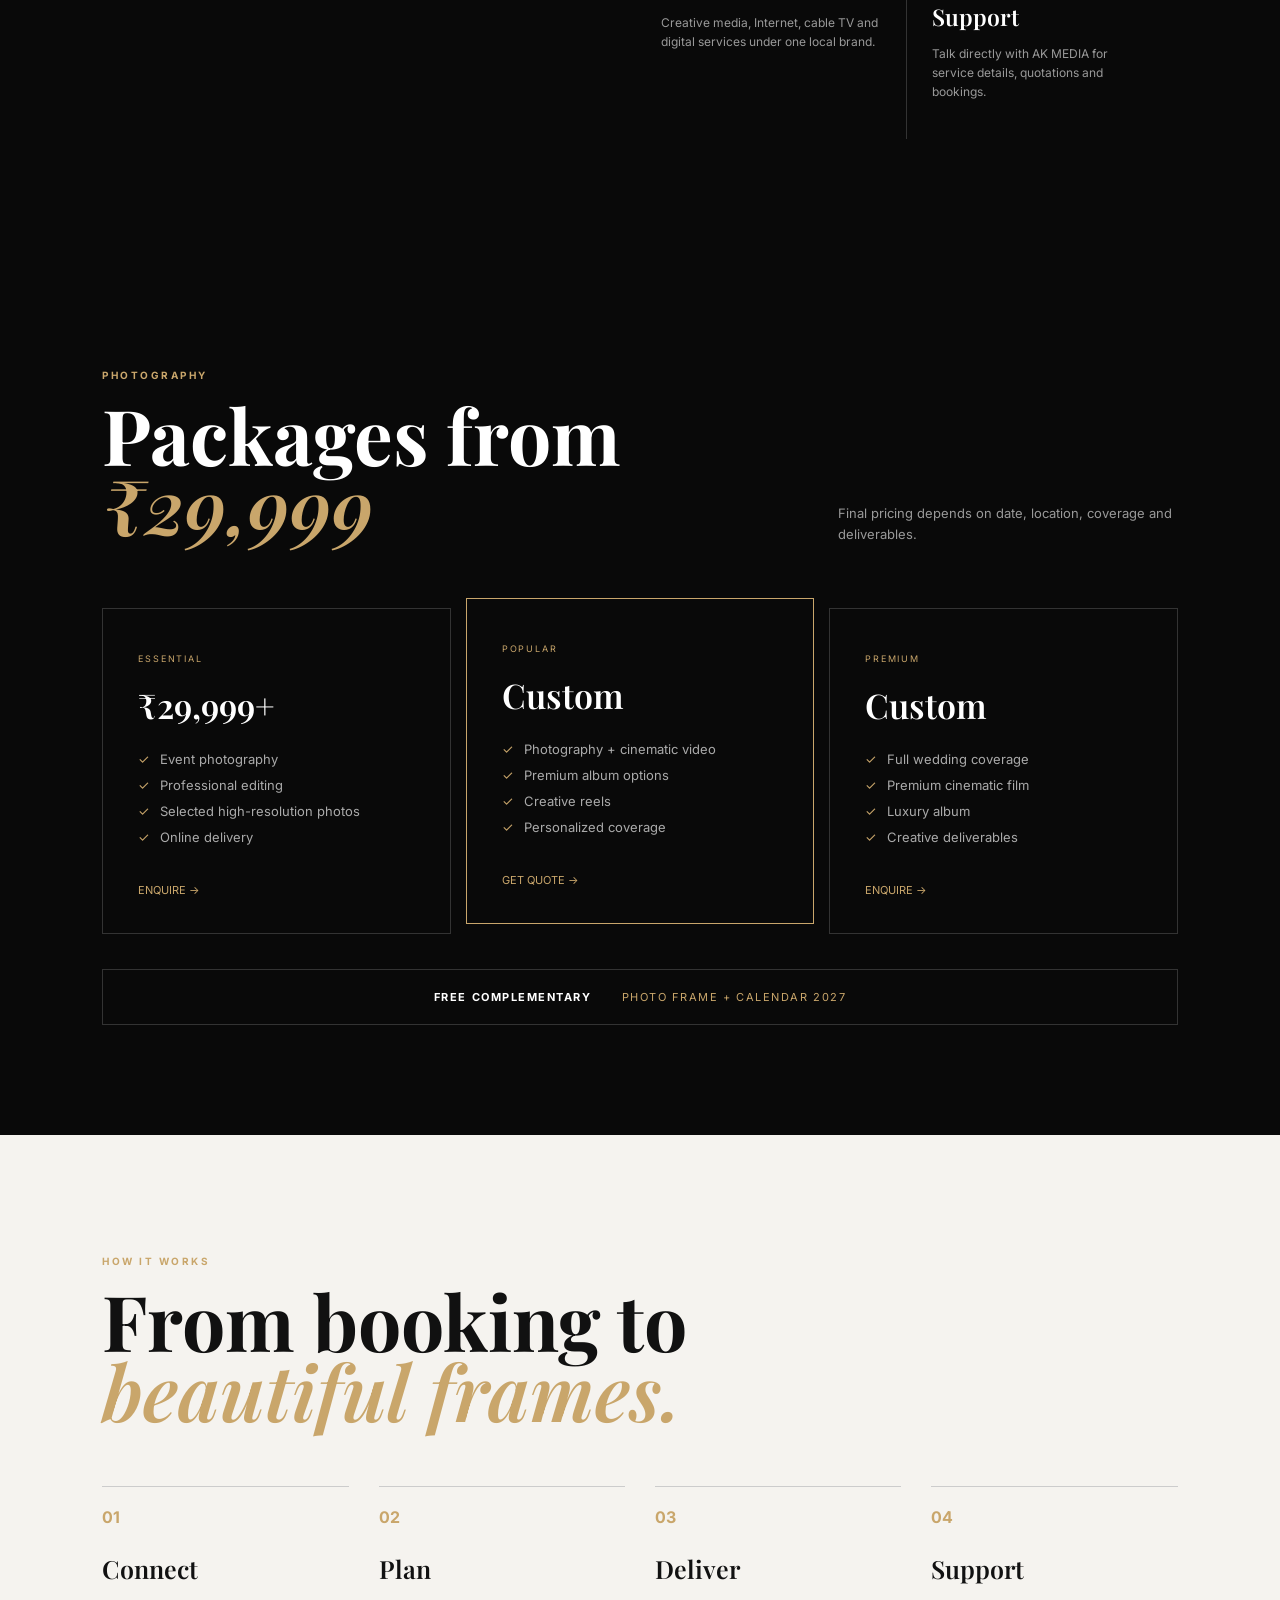
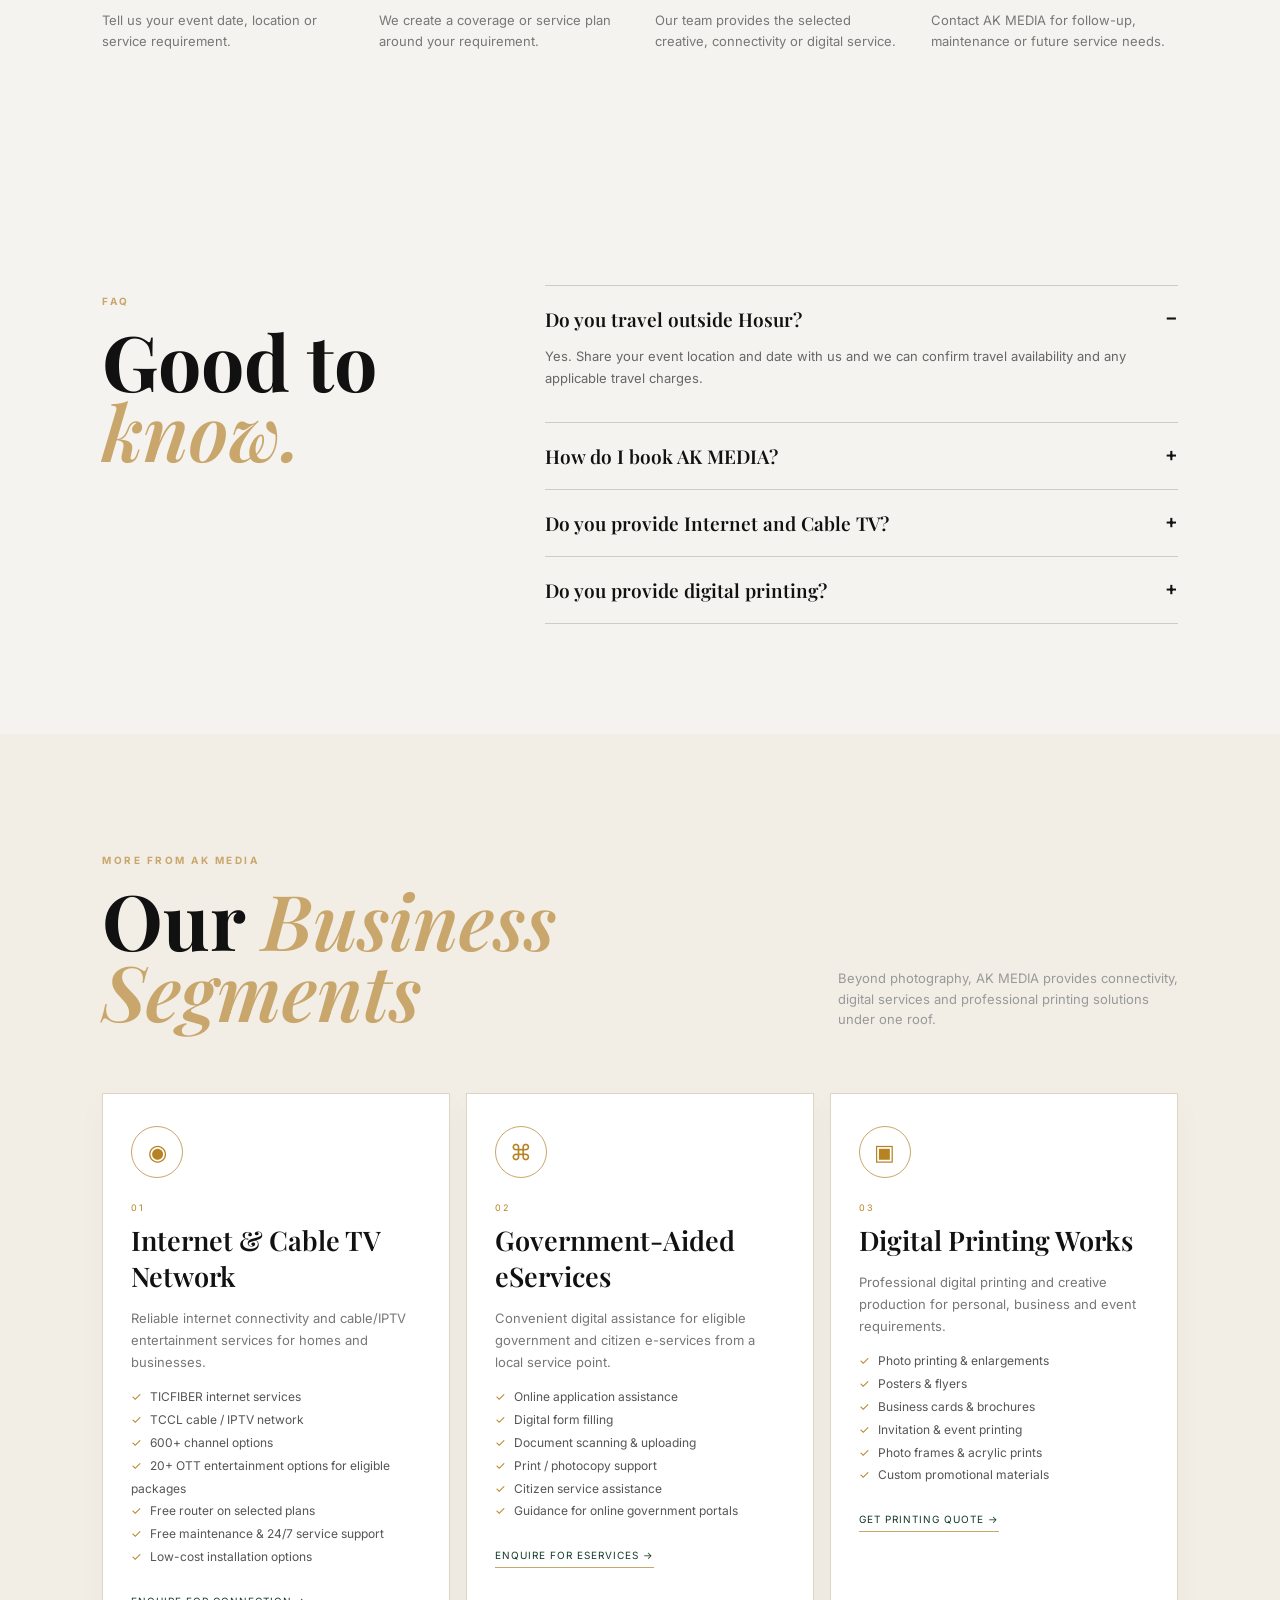
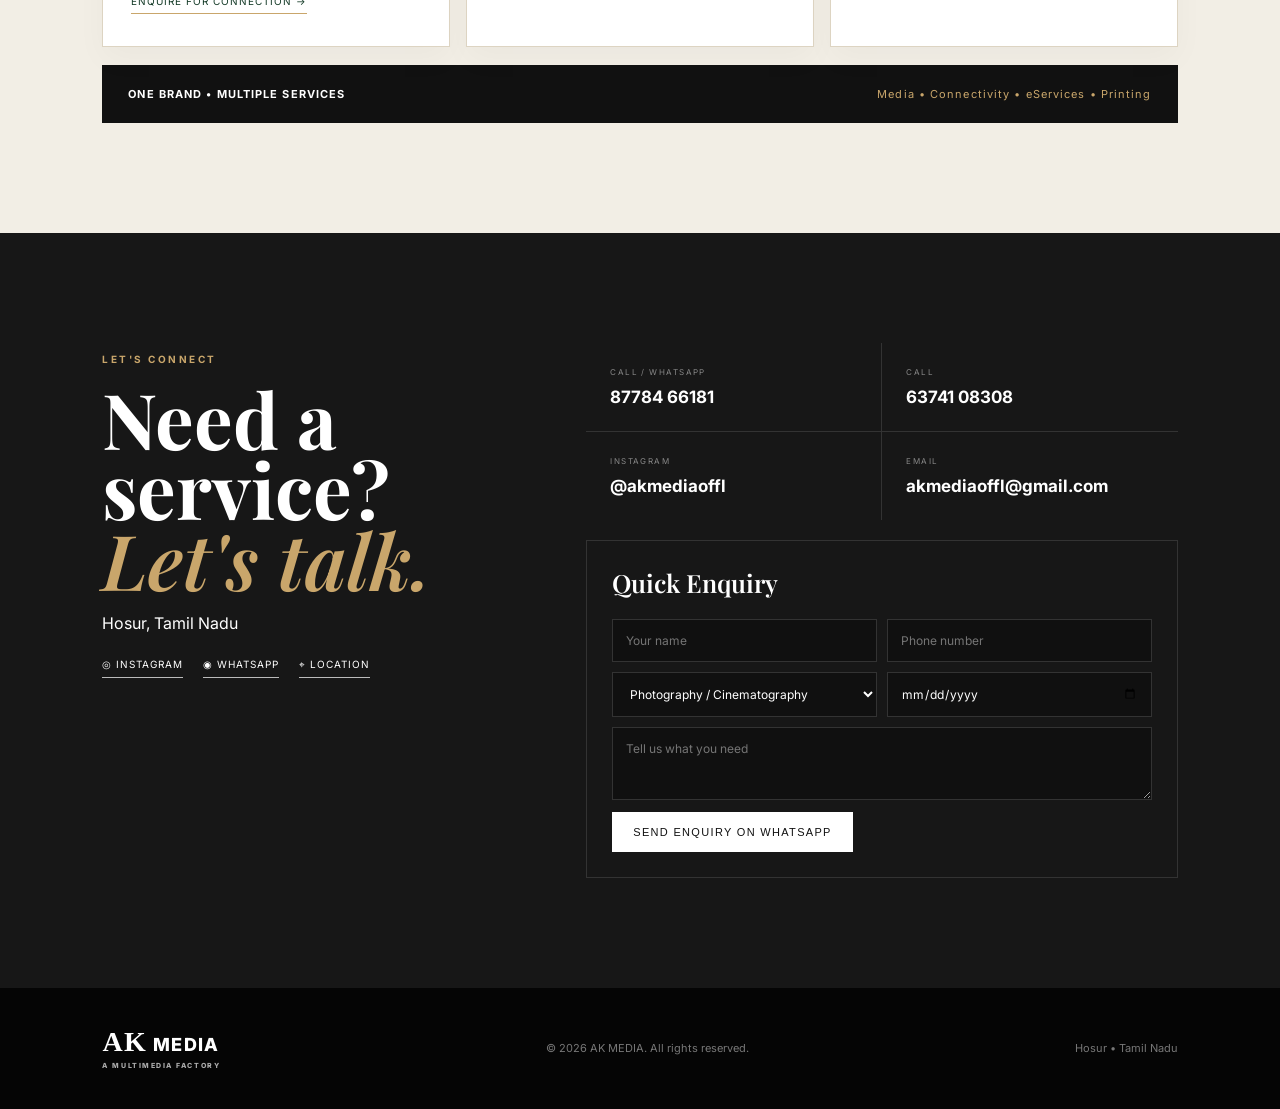
==== commit 62d82873: "Add Internet and Cable TV business section" ====
--- a/index.html
+++ b/index.html
@@ -2,23 +2,24 @@
 <html lang="en">
 <head>
 <meta charset="utf-8"><meta name="viewport" content="width=device-width,initial-scale=1">
-<title>AK MEDIA | Photography & Cinematography | Hosur</title>
-<meta name="description" content="AK MEDIA — A Multimedia Factory in Hosur. Wedding photography, cinematography, birthday, house warming, product, fashion and event media services.">
-<meta name="keywords" content="AK MEDIA Hosur, wedding photography Hosur, wedding cinematography Hosur, event photography, product photography, fashion photography">
+<title>AK MEDIA | Photography, Internet, Cable TV & Digital Services | Hosur</title>
+<meta name="description" content="AK MEDIA — A Multimedia Factory in Hosur. Photography, cinematography, TIC FIBER internet, TCCL cable TV network, government eServices and digital printing services.">
+<meta name="keywords" content="AK MEDIA Hosur, photography Hosur, TIC FIBER Hosur, internet service Hosur, cable TV Hosur, digital printing Hosur, eServices Hosur">
 <meta name="theme-color" content="#080808">
-<meta property="og:title" content="AK MEDIA | A Multimedia Factory"><meta property="og:description" content="Photography • Cinematography • Creative Media | Hosur, Tamil Nadu"><meta property="og:type" content="website">
+<meta property="og:title" content="AK MEDIA | A Multimedia Factory"><meta property="og:description" content="Photography • Internet & Cable TV • eServices • Digital Printing | Hosur, Tamil Nadu"><meta property="og:type" content="website">
 <link rel="preconnect" href="https://fonts.googleapis.com"><link rel="preconnect" href="https://fonts.gstatic.com" crossorigin><link href="https://fonts.googleapis.com/css2?family=Inter:wght@400;500;600;700&family=Playfair+Display:wght@600;700&display=swap" rel="stylesheet"><link rel="stylesheet" href="style.css">
 </head>
 <body>
-<header class="nav"><a class="brand" href="#home"><span>AK</span> MEDIA<small>A MULTIMEDIA FACTORY</small></a><button class="menu" aria-label="Open menu">☰</button><nav><a href="#home">Home</a><a href="#about">About</a><a href="#services">Services</a><a <a href="portfolio.html">Portfolio</a><a href="#packages">Packages</a><a href="#faq">FAQ</a><a href="#contact">Contact</a></nav><a class="nav-cta" href="https://wa.me/918778466181?text=Hi%20AK%20MEDIA%2C%20I%20would%20like%20to%20book%20a%20service." target="_blank">Book Now</a></header>
+<header class="nav"><a class="brand" href="#home"><span>AK</span> MEDIA<small>A MULTIMEDIA FACTORY</small></a><button class="menu" aria-label="Open menu">☰</button><nav><a href="#home">Home</a><a href="#about">About</a><a href="#services">Services</a><a href="#internet">Internet & Cable</a><a href="portfolio.html">Portfolio</a><a href="#packages">Packages</a><a href="#faq">FAQ</a><a href="#contact">Contact</a></nav><a class="nav-cta" href="https://wa.me/918778466181?text=Hi%20AK%20MEDIA%2C%20I%20would%20like%20to%20book%20a%20service." target="_blank">Book Now</a></header>
 <main>
-<section id="home" class="hero"><div class="hero-overlay"></div><div class="hero-content"><p class="eyebrow">HOSUR • TAMIL NADU</p><h1>We create your<br><em>imagination.</em></h1><p class="lead">Photography • Cinematography • Creative Media</p><div class="actions"><a class="btn primary" href="#contact">Book Your Date</a><a class="btn ghost" href="#portfolio">View Portfolio</a></div><div class="hero-points"><span>✓ 48 Hours Delivery*</span><span>✓ 4K Cinematic Video</span><span>✓ Premium Albums</span></div></div><div class="hero-badge">BOOKINGS OPEN<br><strong>NEXT SEASON</strong></div></section>
-<section id="about" class="section about"><div><p class="eyebrow">ABOUT AK MEDIA</p><h2>Moments become<br><em>memories.</em></h2><div class="mini-links"><a href="https://instagram.com/akmediaoffl" target="_blank">Instagram ↗</a><a href="https://www.google.com/maps/search/?api=1&query=AK%20MEDIA%20Hosur%20Tamil%20Nadu" target="_blank">Google Maps ↗</a></div></div><div class="copy"><p>AK MEDIA is a multimedia creative studio based in Hosur, focused on capturing celebrations, people, products and stories with a cinematic visual style.</p><p>From intimate family functions to full-scale weddings and commercial shoots, we combine photography, video and creative design to make every frame feel special.</p><div class="stats"><div><b>48H</b><span>Fast delivery*</span></div><div><b>4K</b><span>Cinematic video</span></div><div><b>∞</b><span>Creative possibilities</span></div></div></div></section>
-<section id="services" class="section dark"><div class="section-head"><div><p class="eyebrow">WHAT WE DO</p><h2>Our <em>Services</em></h2></div><p>Professional visual coverage for weddings, celebrations, brands and people.</p></div><div class="service-grid"><article><span>01</span><h3>Wedding Photography</h3><p>Candid, traditional, couple portraits and complete wedding storytelling.</p></article><article><span>02</span><h3>Cinematography</h3><p>Cinematic wedding films, highlight videos, reels and creative edits.</p></article><article><span>03</span><h3>Birthday & Events</h3><p>Energetic event coverage designed to preserve every important highlight.</p></article><article><span>04</span><h3>House Warming</h3><p>Beautiful family portraits and complete ceremony coverage.</p></article><article><span>05</span><h3>Product & Commercial</h3><p>Clean, premium visuals for products, businesses and social campaigns.</p></article><article><span>06</span><h3>Fashion & Portraits</h3><p>Editorial portraits, portfolios, personal branding and fashion shoots.</p></article><article><span>07</span><h3>Photo Albums & Frames</h3><p>Premium albums, photo frames, acrylic frames and customized prints.</p></article><article><span>08</span><h3>Creative Reels</h3><p>Short-form videos optimized for Instagram, YouTube and social media.</p></article><article><span>09</span><h3>Event Media</h3><p>Complete visual support for functions, launches and special occasions.</p></article></div></section>
+<section id="home" class="hero"><div class="hero-overlay"></div><div class="hero-content"><p class="eyebrow">HOSUR • TAMIL NADU</p><h1>We create your<br><em>imagination.</em></h1><p class="lead">Photography • Cinematography • Internet • Digital Services</p><div class="actions"><a class="btn primary" href="#contact">Enquire Now</a><a class="btn ghost" href="#portfolio">View Portfolio</a></div><div class="hero-points"><span>✓ Photography & Films</span><span>✓ TIC FIBER Internet</span><span>✓ Digital Services</span></div></div><div class="hero-badge">AK MEDIA<br><strong>A MULTIMEDIA FACTORY</strong></div></section>
+<section id="about" class="section about"><div><p class="eyebrow">ABOUT AK MEDIA</p><h2>Creative media.<br><em>Connected services.</em></h2><div class="mini-links"><a href="https://instagram.com/akmediaoffl" target="_blank">Instagram ↗</a><a href="https://www.google.com/maps/search/?api=1&query=AK%20MEDIA%20Hosur%20Tamil%20Nadu" target="_blank">Google Maps ↗</a></div></div><div class="copy"><p>AK MEDIA is a multimedia and digital service business based in Hosur, combining photography, cinematography, Internet and cable TV services, government-aided eServices and digital printing under one brand.</p><p>From capturing important celebrations to connecting homes with fiber Internet and helping customers with digital services and printing, we aim to provide practical and creative solutions from one place.</p><div class="stats"><div><b>4K</b><span>Cinematic video</span></div><div><b>24/7</b><span>Internet support</span></div><div><b>4+</b><span>Business segments</span></div></div></div></section>
+<section id="services" class="section dark"><div class="section-head"><div><p class="eyebrow">WHAT WE DO</p><h2>Our <em>Services</em></h2></div><p>Professional creative, connectivity and digital services for individuals, families and businesses.</p></div><div class="service-grid"><article><span>01</span><h3>Wedding Photography</h3><p>Candid, traditional, couple portraits and complete wedding storytelling.</p></article><article><span>02</span><h3>Cinematography</h3><p>Cinematic wedding films, highlight videos, reels and creative edits.</p></article><article><span>03</span><h3>Birthday & Events</h3><p>Energetic event coverage designed to preserve every important highlight.</p></article><article><span>04</span><h3>House Warming</h3><p>Beautiful family portraits and complete ceremony coverage.</p></article><article><span>05</span><h3>Product & Commercial</h3><p>Clean, premium visuals for products, businesses and social campaigns.</p></article><article><span>06</span><h3>Fashion & Portraits</h3><p>Editorial portraits, portfolios, personal branding and fashion shoots.</p></article><article><span>07</span><h3>Internet & Cable TV</h3><p>TIC FIBER broadband and TCCL digital cable TV network services.</p></article><article><span>08</span><h3>Government eServices</h3><p>Assistance with online applications, document work and digital citizen services.</p></article><article><span>09</span><h3>Digital Printing</h3><p>Posters, flyers, business cards, invitations, photo prints and promotional materials.</p></article></div></section>
+<section id="internet" class="internet-section"><div class="internet-wrap"><div class="internet-intro"><p class="eyebrow">CONNECT WITH AK MEDIA</p><h2>Internet & <em>Cable TV</em></h2><p>Stay connected with TIC FIBER broadband and TCCL digital cable TV network services. Our Internet promotion highlights unlimited data, free IPTV, 20+ OTT options, free router and registration, free installation and maintenance, and 24/7 customer service.</p><div class="internet-actions"><a class="internet-btn" href="tel:+918778466181">Call 87784 66181</a><a class="internet-btn outline" href="https://wa.me/918778466181?text=Hi%20AK%20MEDIA%2C%20I%20need%20TIC%20FIBER%20Internet%20%2F%20Cable%20TV%20information." target="_blank">WhatsApp Enquiry</a></div></div><div class="internet-gallery"><figure><img src="assets/internet-ticfiber.jpg" alt="TIC FIBER unlimited Internet promotion"><figcaption><strong>TIC FIBER</strong><span>Unlimited Data • Free IPTV • 24/7 Support</span></figcaption></figure><figure><img src="assets/cable-network.jpg" alt="TCCL digital cable TV network promotion"><figcaption><strong>TCCL DIGITAL CABLE NETWORK</strong><span>HD Setup Box • SD & HD Channels • Cable TV Offers</span></figcaption></figure></div><div class="internet-features"><div><b>75 Mbps+</b><span>Fiber broadband</span></div><div><b>₹499*</b><span>Starting monthly plan shown in AK MEDIA promotion</span></div><div><b>20+ OTT</b><span>Entertainment options</span></div><div><b>24/7</b><span>Customer service</span></div></div><p class="internet-note">*Package prices, GST, installation charges and OTT availability are subject to the applicable plan. Please confirm the current offer before booking.</p></div></section>
 <section id="portfolio" class="section portfolio"><div class="section-head"><div><p class="eyebrow">SELECTED WORK</p><h2>Visual <em>Stories</em></h2></div><p>Use the filters to explore our creative categories.</p></div><div class="filters"><button class="filter active" data-filter="all">All</button><button class="filter" data-filter="wedding">Wedding</button><button class="filter" data-filter="fashion">Fashion</button><button class="filter" data-filter="events">Events</button><button class="filter" data-filter="portrait">Portrait</button></div><div class="gallery"><figure class="tall" data-cat="wedding"><img src="https://images.unsplash.com/photo-1519741497674-611481863552?auto=format&fit=crop&w=1000&q=85" alt="Wedding couple"><figcaption>Wedding Stories</figcaption></figure><figure data-cat="wedding"><img src="https://images.unsplash.com/photo-1537633552985-df8429e8048b?auto=format&fit=crop&w=1000&q=85" alt="Wedding photography"><figcaption>Candid Moments</figcaption></figure><figure data-cat="fashion"><img src="https://images.unsplash.com/photo-1529139574466-a303027c1d8b?auto=format&fit=crop&w=1000&q=85" alt="Fashion portrait"><figcaption>Fashion</figcaption></figure><figure data-cat="portrait"><img src="https://images.unsplash.com/photo-1492562080023-ab3db95bfbce?auto=format&fit=crop&w=1000&q=85" alt="Portrait"><figcaption>Portraits</figcaption></figure><figure class="wide" data-cat="events"><img src="https://images.unsplash.com/photo-1492684223066-81342ee5ff30?auto=format&fit=crop&w=1400&q=85" alt="Event celebration"><figcaption>Events & Celebrations</figcaption></figure></div><p class="portfolio-note">Portfolio images shown here are presentation placeholders. Your own AK MEDIA photographs can be added to this gallery.</p></section>
-<section class="section dark feature-band"><div><p class="eyebrow">WHY AK MEDIA</p><h2>Built for <em>your moment.</em></h2></div><div class="feature-list"><div><b>01</b><h3>Fast Delivery</h3><p>48-hour delivery for selected edited deliverables, as applicable to your package.</p></div><div><b>02</b><h3>Creative Direction</h3><p>We focus on expressions, details, composition and storytelling—not just coverage.</p></div><div><b>03</b><h3>One Creative Team</h3><p>Photography, video, reels, albums and creative media under one roof.</p></div><div><b>04</b><h3>Personalized Packages</h3><p>Choose coverage and deliverables according to your event and budget.</p></div></div></section>
+<section class="section dark feature-band"><div><p class="eyebrow">WHY AK MEDIA</p><h2>Built for <em>your moment.</em></h2></div><div class="feature-list"><div><b>01</b><h3>Fast Delivery</h3><p>48-hour delivery for selected edited deliverables, as applicable to your package.</p></div><div><b>02</b><h3>Creative Direction</h3><p>We focus on expressions, details, composition and storytelling—not just coverage.</p></div><div><b>03</b><h3>Connected Services</h3><p>Creative media, Internet, cable TV and digital services under one local brand.</p></div><div><b>04</b><h3>Personalized Support</h3><p>Talk directly with AK MEDIA for service details, quotations and bookings.</p></div></div></section>
 <section id="packages" class="section dark packages"><div class="section-head"><div><p class="eyebrow">PHOTOGRAPHY</p><h2>Packages from <em>₹29,999</em></h2></div><p>Final pricing depends on date, location, coverage and deliverables.</p></div><div class="package-grid"><article class="package"><p class="tag">ESSENTIAL</p><h3>₹29,999+</h3><ul><li>Event photography</li><li>Professional editing</li><li>Selected high-resolution photos</li><li>Online delivery</li></ul><a href="#contact">Enquire →</a></article><article class="package featured"><p class="tag">POPULAR</p><h3>Custom</h3><ul><li>Photography + cinematic video</li><li>Premium album options</li><li>Creative reels</li><li>Personalized coverage</li></ul><a href="#contact">Get Quote →</a></article><article class="package"><p class="tag">PREMIUM</p><h3>Custom</h3><ul><li>Full wedding coverage</li><li>Premium cinematic film</li><li>Luxury album</li><li>Creative deliverables</li></ul><a href="#contact">Enquire →</a></article></div><div class="offer"><strong>FREE COMPLEMENTARY</strong><span>PHOTO FRAME + CALENDAR 2027</span></div></section>
-<section class="section process"><p class="eyebrow">HOW IT WORKS</p><h2>From booking to <em>beautiful frames.</em></h2><div class="steps"><div><b>01</b><h3>Connect</h3><p>Tell us your event date, location and requirements.</p></div><div><b>02</b><h3>Plan</h3><p>We create a coverage plan and package around your occasion.</p></div><div><b>03</b><h3>Capture</h3><p>Our team documents real emotions, people and details.</p></div><div><b>04</b><h3>Deliver</h3><p>Photos, films, reels and albums are delivered according to your package.</p></div></div></section>
-<section id="faq" class="section faq"><div><p class="eyebrow">FAQ</p><h2>Good to <em>know.</em></h2></div><div class="faq-list"><details open><summary>Do you travel outside Hosur?</summary><p>Yes. Share your event location and date with us and we can confirm travel availability and any applicable travel charges.</p></details><details><summary>How do I book AK MEDIA?</summary><p>Contact us by WhatsApp or phone. Share your event date, venue, event type and preferred package. We will guide you through the booking process.</p></details><details><summary>Do you provide albums and frames?</summary><p>Yes. Premium albums, photo frames, acrylic frames and customized print options are available.</p></details><details><summary>Can I request a custom package?</summary><p>Yes. We can tailor photography, cinematography, reels, album and other deliverables around your requirements.</p></details></div></section>
-<section id="contact" class="section contact"><div><p class="eyebrow">LET'S CREATE</p><h2>Have an event?<br><em>Let's talk.</em></h2><p>Hosur, Tamil Nadu</p><div class="socials"><a href="https://instagram.com/akmediaoffl" target="_blank" aria-label="Instagram">◎ Instagram</a><a href="https://wa.me/918778466181" target="_blank" aria-label="WhatsApp">◉ WhatsApp</a><a href="https://www.google.com/maps/search/?api=1&query=AK%20MEDIA%20Hosur%20Tamil%20Nadu" target="_blank" aria-label="Google Maps">⌖ Location</a></div></div><div class="contact-side"><div class="contact-card"><a href="tel:+918778466181"><small>CALL / WHATSAPP</small><strong>87784 66181</strong></a><a href="tel:+916374108308"><small>CALL</small><strong>63741 08308</strong></a><a href="https://instagram.com/akmediaoffl" target="_blank"><small>INSTAGRAM</small><strong>@akmediaoffl</strong></a><a href="mailto:akmediaoffl@gmail.com"><small>EMAIL</small><strong>akmediaoffl@gmail.com</strong></a></div><form id="bookingForm"><h3>Quick Booking Enquiry</h3><div class="form-grid"><input name="name" placeholder="Your name" required><input name="phone" placeholder="Phone number" required><select name="service"><option>Wedding Photography</option><option>Cinematography</option><option>Birthday / Event</option><option>House Warming</option><option>Product / Commercial</option><option>Fashion / Portrait</option><option>Albums / Frames</option></select><input name="date" type="date"><textarea name="message" rows="3" placeholder="Tell us about your event"></textarea></div><button class="btn primary form-btn" type="submit">Send Enquiry on WhatsApp</button></form></div></section>
-</main><footer><div class="brand"><span>AK</span> MEDIA<small>A MULTIMEDIA FACTORY</small></div><p>© 2026 AK MEDIA. All rights reserved.</p><p>Hosur • Tamil Nadu</p></footer><div class="floating"><a href="https://wa.me/918778466181" target="_blank">WhatsApp</a><a href="tel:+918778466181">Call</a></div><script src="script.js"></script></body></html>
+<section class="section process"><p class="eyebrow">HOW IT WORKS</p><h2>From booking to <em>beautiful frames.</em></h2><div class="steps"><div><b>01</b><h3>Connect</h3><p>Tell us your event date, location or service requirement.</p></div><div><b>02</b><h3>Plan</h3><p>We create a coverage or service plan around your requirement.</p></div><div><b>03</b><h3>Deliver</h3><p>Our team provides the selected creative, connectivity or digital service.</p></div><div><b>04</b><h3>Support</h3><p>Contact AK MEDIA for follow-up, maintenance or future service needs.</p></div></div></section>
+<section id="faq" class="section faq"><div><p class="eyebrow">FAQ</p><h2>Good to <em>know.</em></h2></div><div class="faq-list"><details open><summary>Do you travel outside Hosur?</summary><p>Yes. Share your event location and date with us and we can confirm travel availability and any applicable travel charges.</p></details><details><summary>How do I book AK MEDIA?</summary><p>Contact us by WhatsApp or phone. Share your requirement and we will guide you through the booking or service process.</p></details><details><summary>Do you provide Internet and Cable TV?</summary><p>Yes. AK MEDIA promotes TIC FIBER Internet and TCCL digital cable TV network services. Contact us for current availability, package and installation details.</p></details><details><summary>Do you provide digital printing?</summary><p>Yes. We provide digital printing services such as posters, flyers, business cards, invitations, photo prints and promotional materials.</p></details></div></section>
+<section id="contact" class="section contact"><div><p class="eyebrow">LET'S CONNECT</p><h2>Need a service?<br><em>Let's talk.</em></h2><p>Hosur, Tamil Nadu</p><div class="socials"><a href="https://instagram.com/akmediaoffl" target="_blank" aria-label="Instagram">◎ Instagram</a><a href="https://wa.me/918778466181" target="_blank" aria-label="WhatsApp">◉ WhatsApp</a><a href="https://www.google.com/maps/search/?api=1&query=AK%20MEDIA%20Hosur%20Tamil%20Nadu" target="_blank" aria-label="Google Maps">⌖ Location</a></div></div><div class="contact-side"><div class="contact-card"><a href="tel:+918778466181"><small>CALL / WHATSAPP</small><strong>87784 66181</strong></a><a href="tel:+916374108308"><small>CALL</small><strong>63741 08308</strong></a><a href="https://instagram.com/akmediaoffl" target="_blank"><small>INSTAGRAM</small><strong>@akmediaoffl</strong></a><a href="mailto:akmediaoffl@gmail.com"><small>EMAIL</small><strong>akmediaoffl@gmail.com</strong></a></div><form id="bookingForm"><h3>Quick Enquiry</h3><div class="form-grid"><input name="name" placeholder="Your name" required><input name="phone" placeholder="Phone number" required><select name="service"><option>Photography / Cinematography</option><option>TIC FIBER Internet</option><option>TCCL Cable TV</option><option>Government eServices</option><option>Digital Printing</option><option>Albums / Frames</option></select><input name="date" type="date"><textarea name="message" rows="3" placeholder="Tell us what you need"></textarea></div><button class="btn primary form-btn" type="submit">Send Enquiry on WhatsApp</button></form></div></section>
+</main><footer><div class="brand"><span>AK</span> MEDIA<small>A MULTIMEDIA FACTORY</small></div><p>© 2026 AK MEDIA. All rights reserved.</p><p>Hosur • Tamil Nadu</p></footer><div class="floating"><a href="https://wa.me/918778466181" target="_blank">WhatsApp</a><a href="tel:+918778466181">Call</a></div><script src="script.js"></script></body></html>
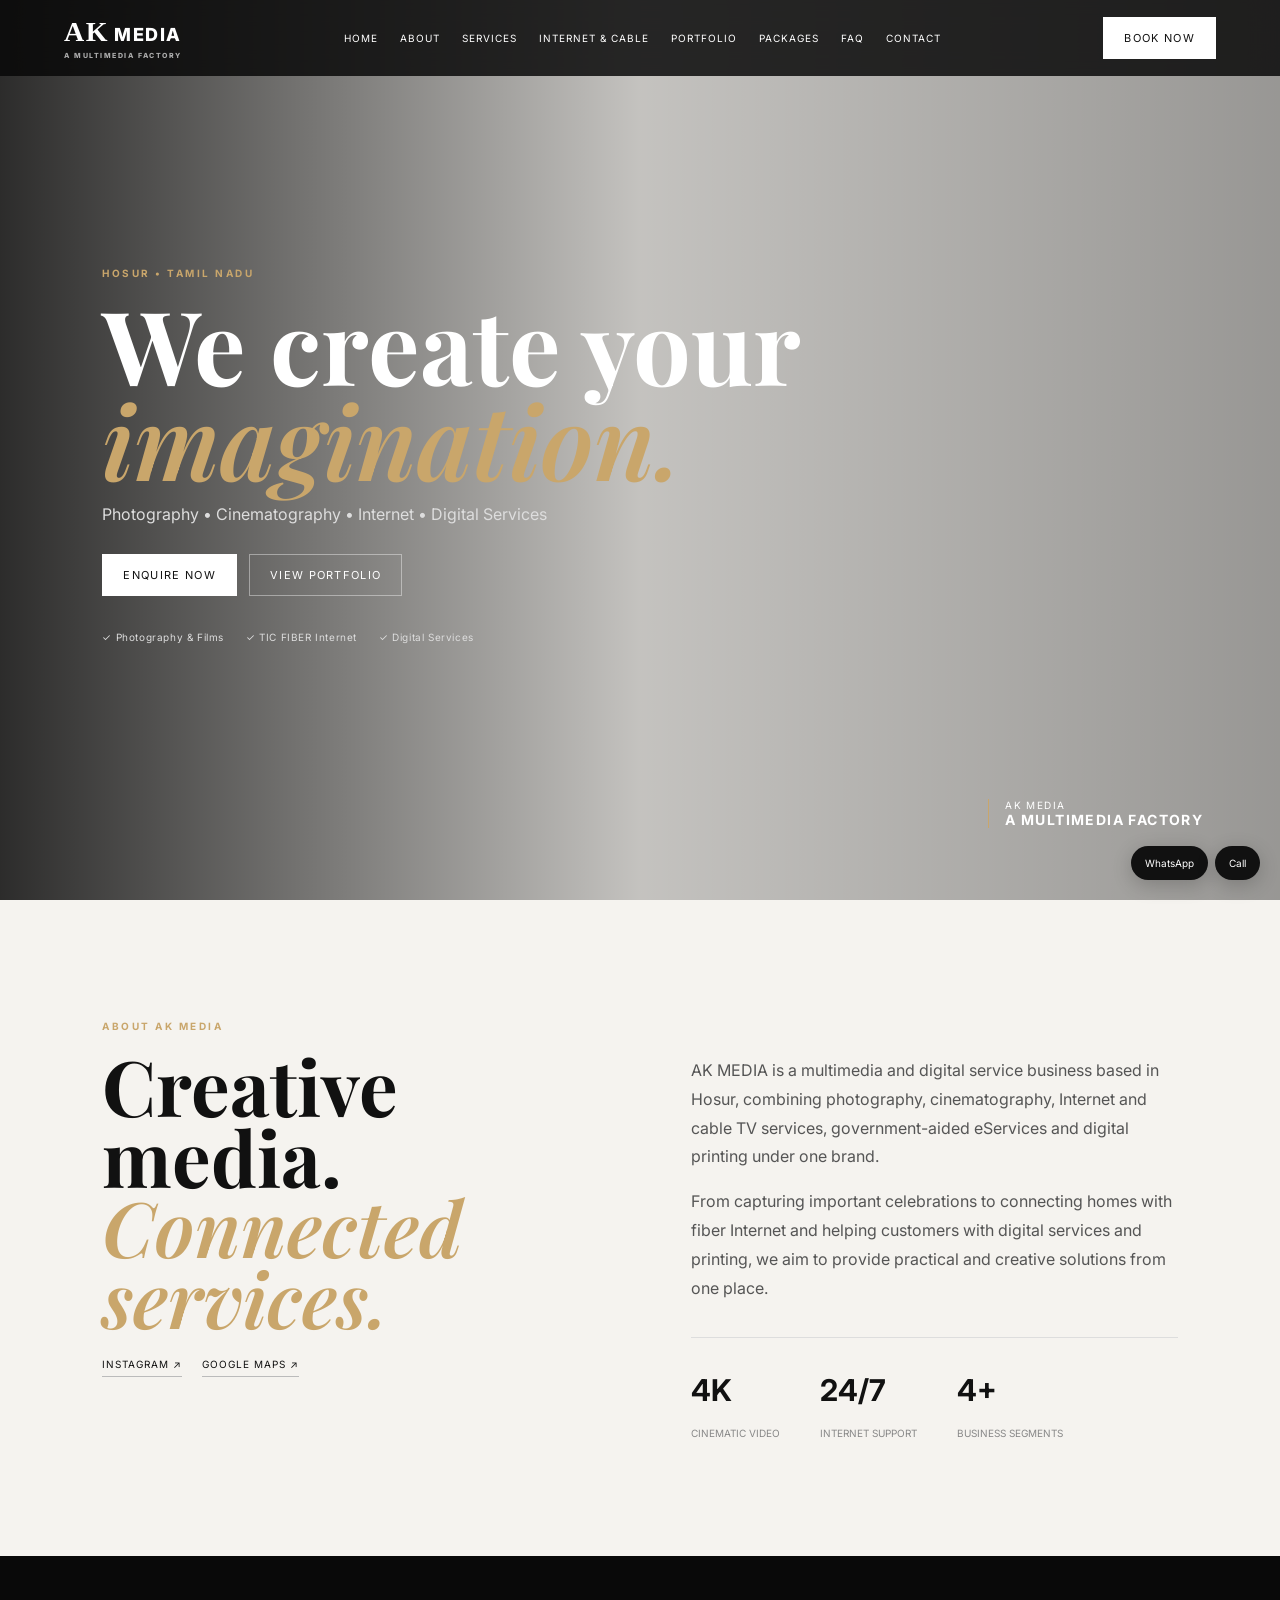
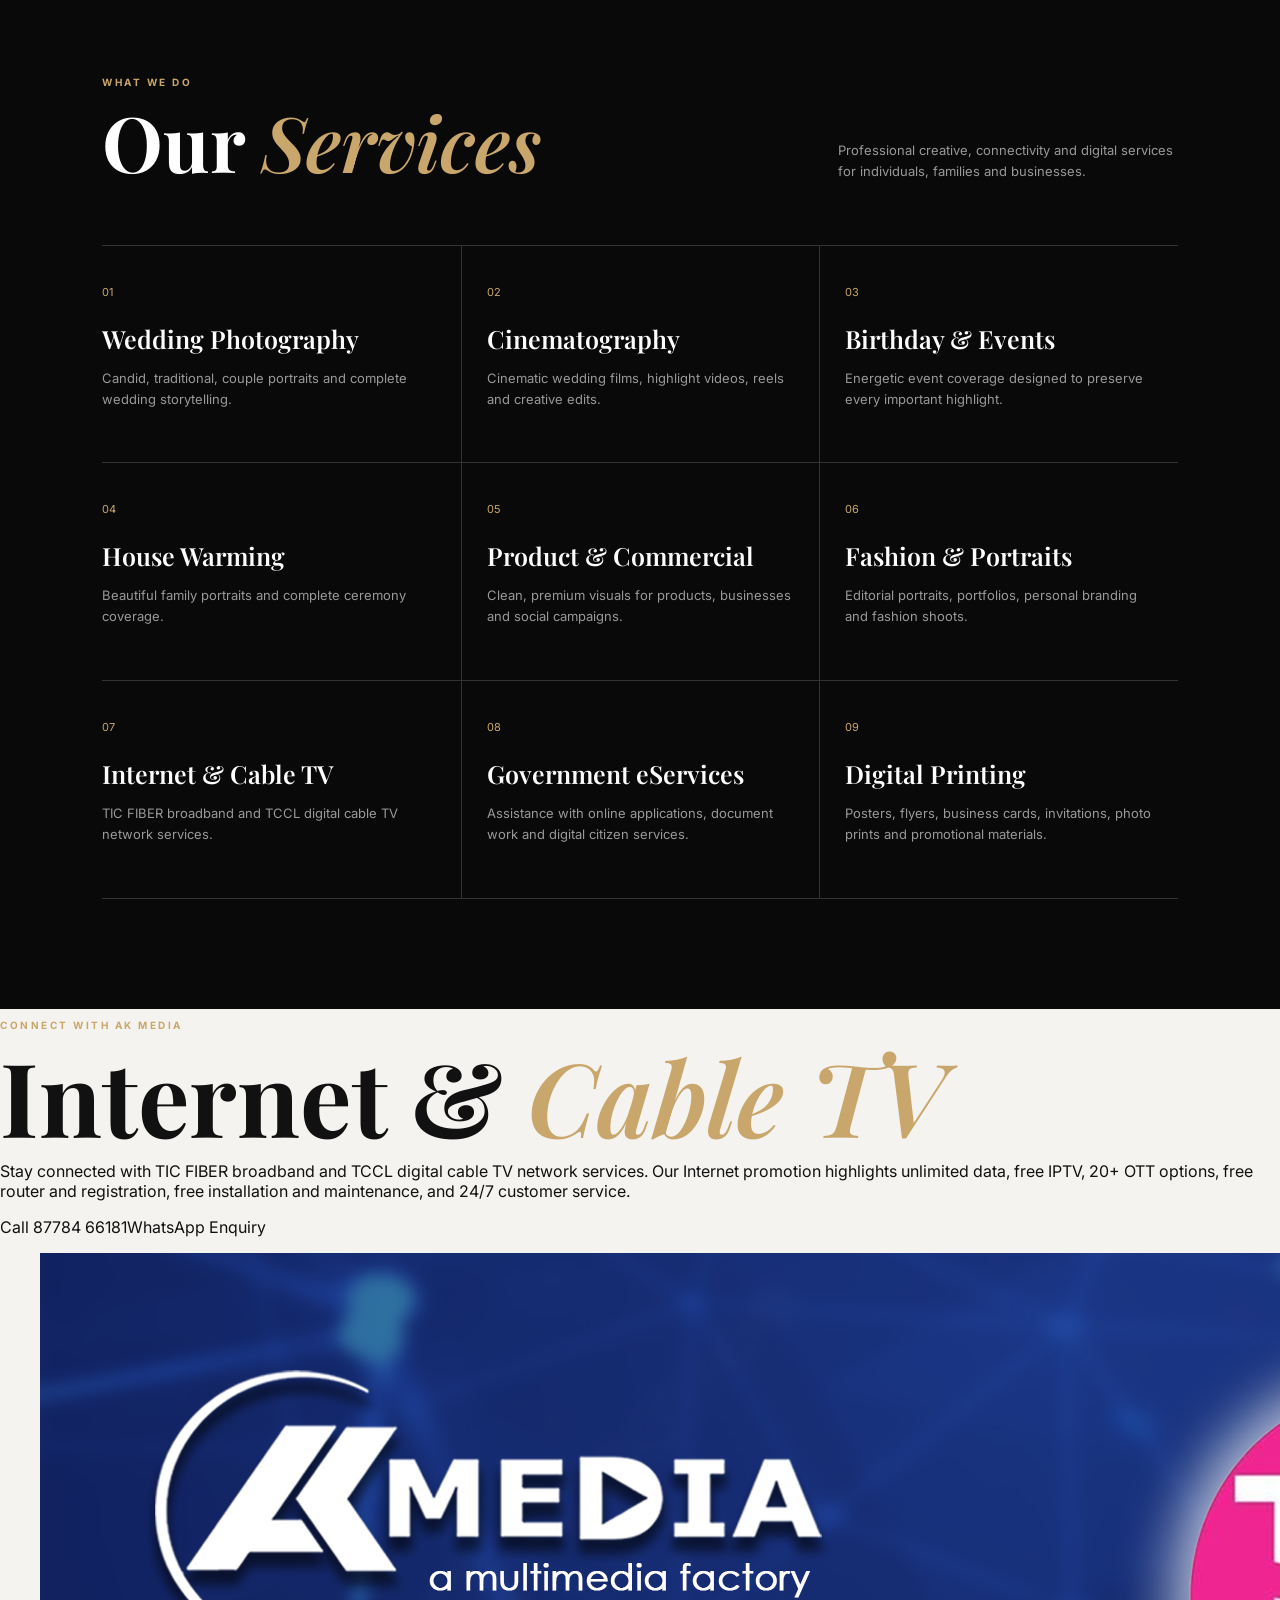
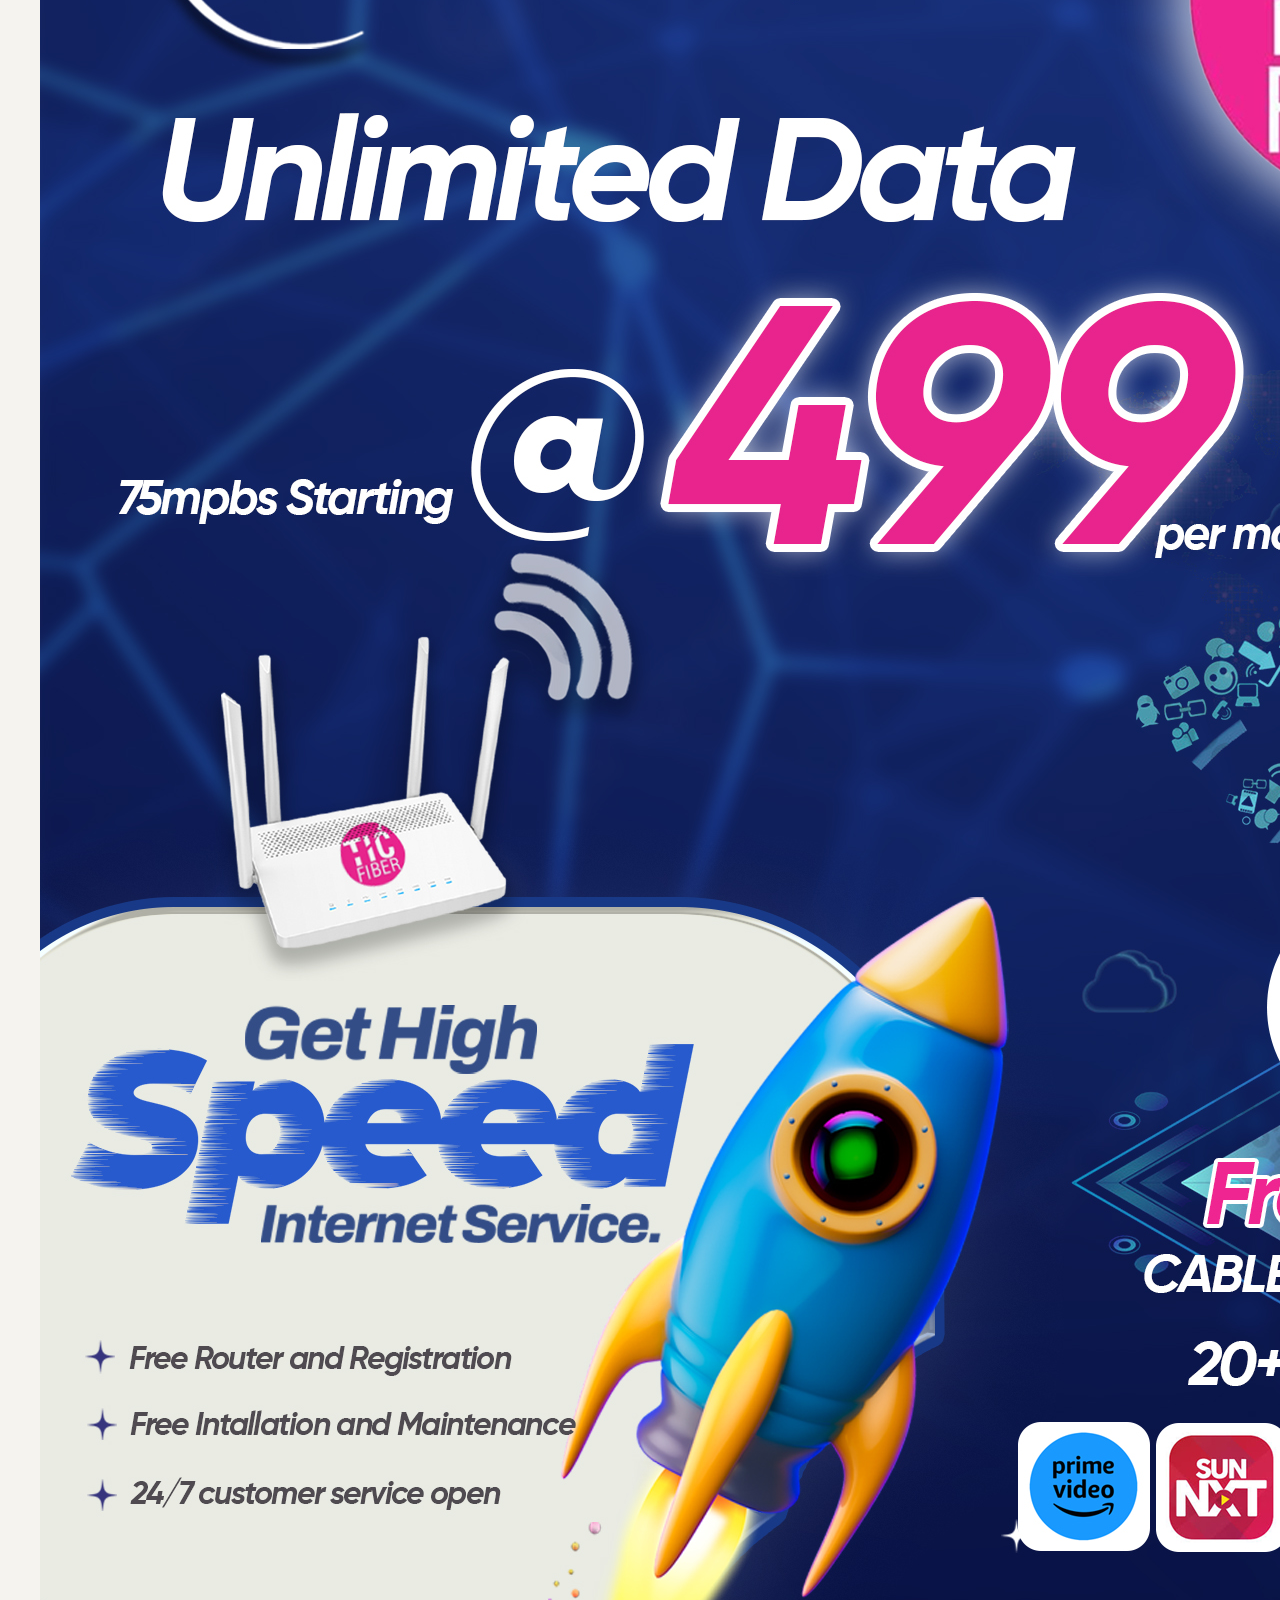
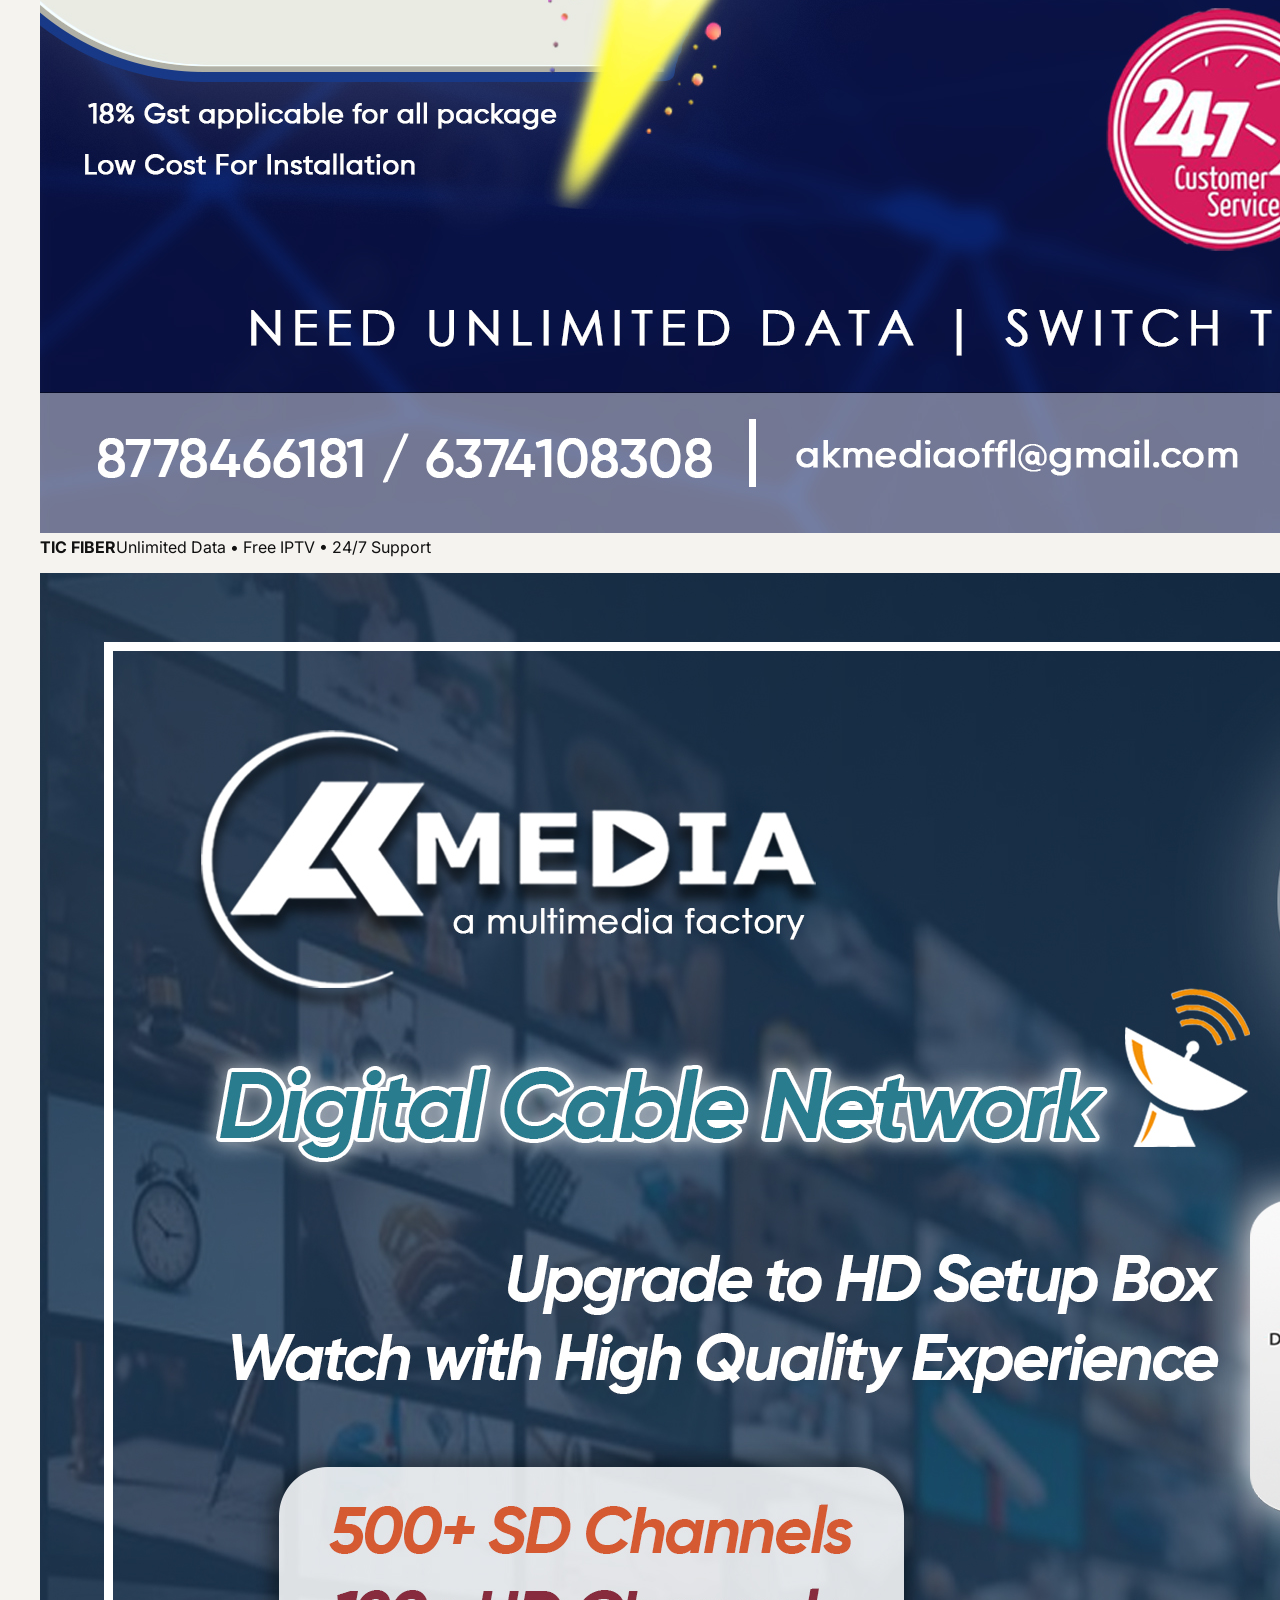
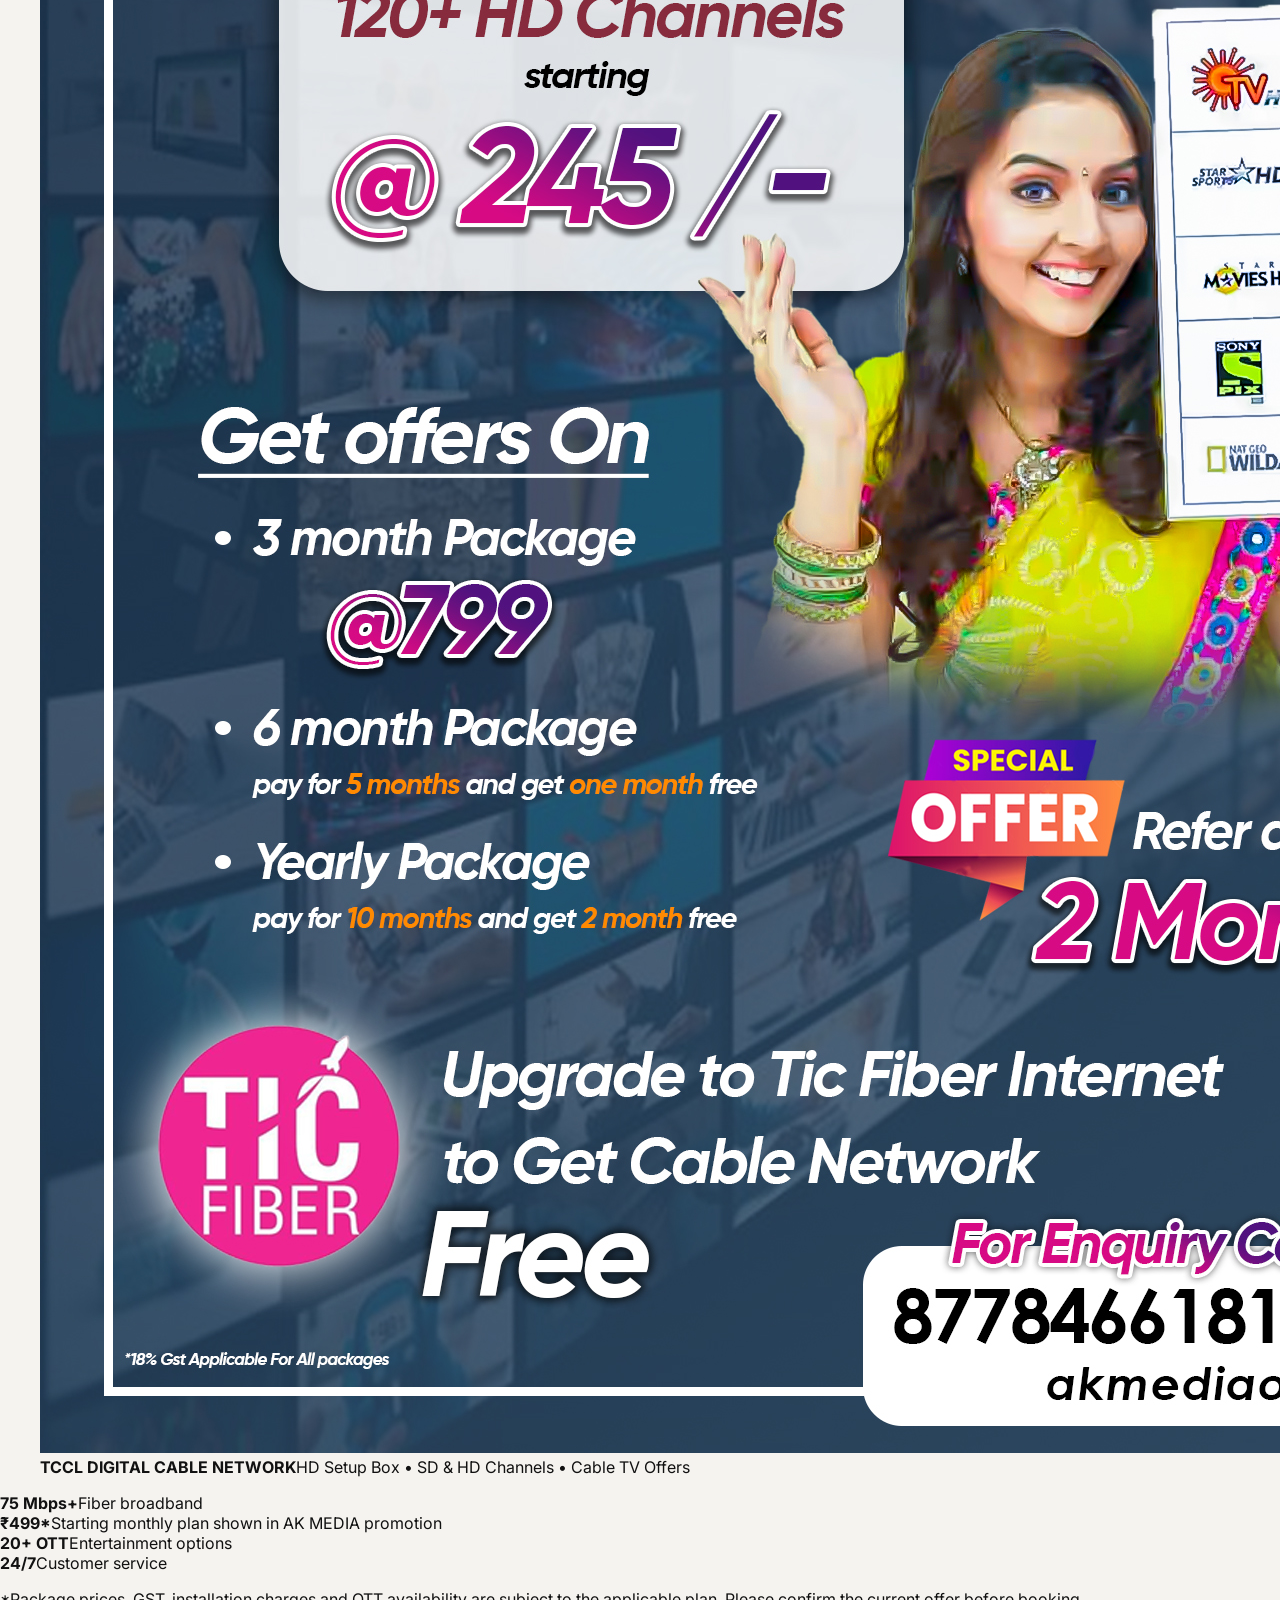
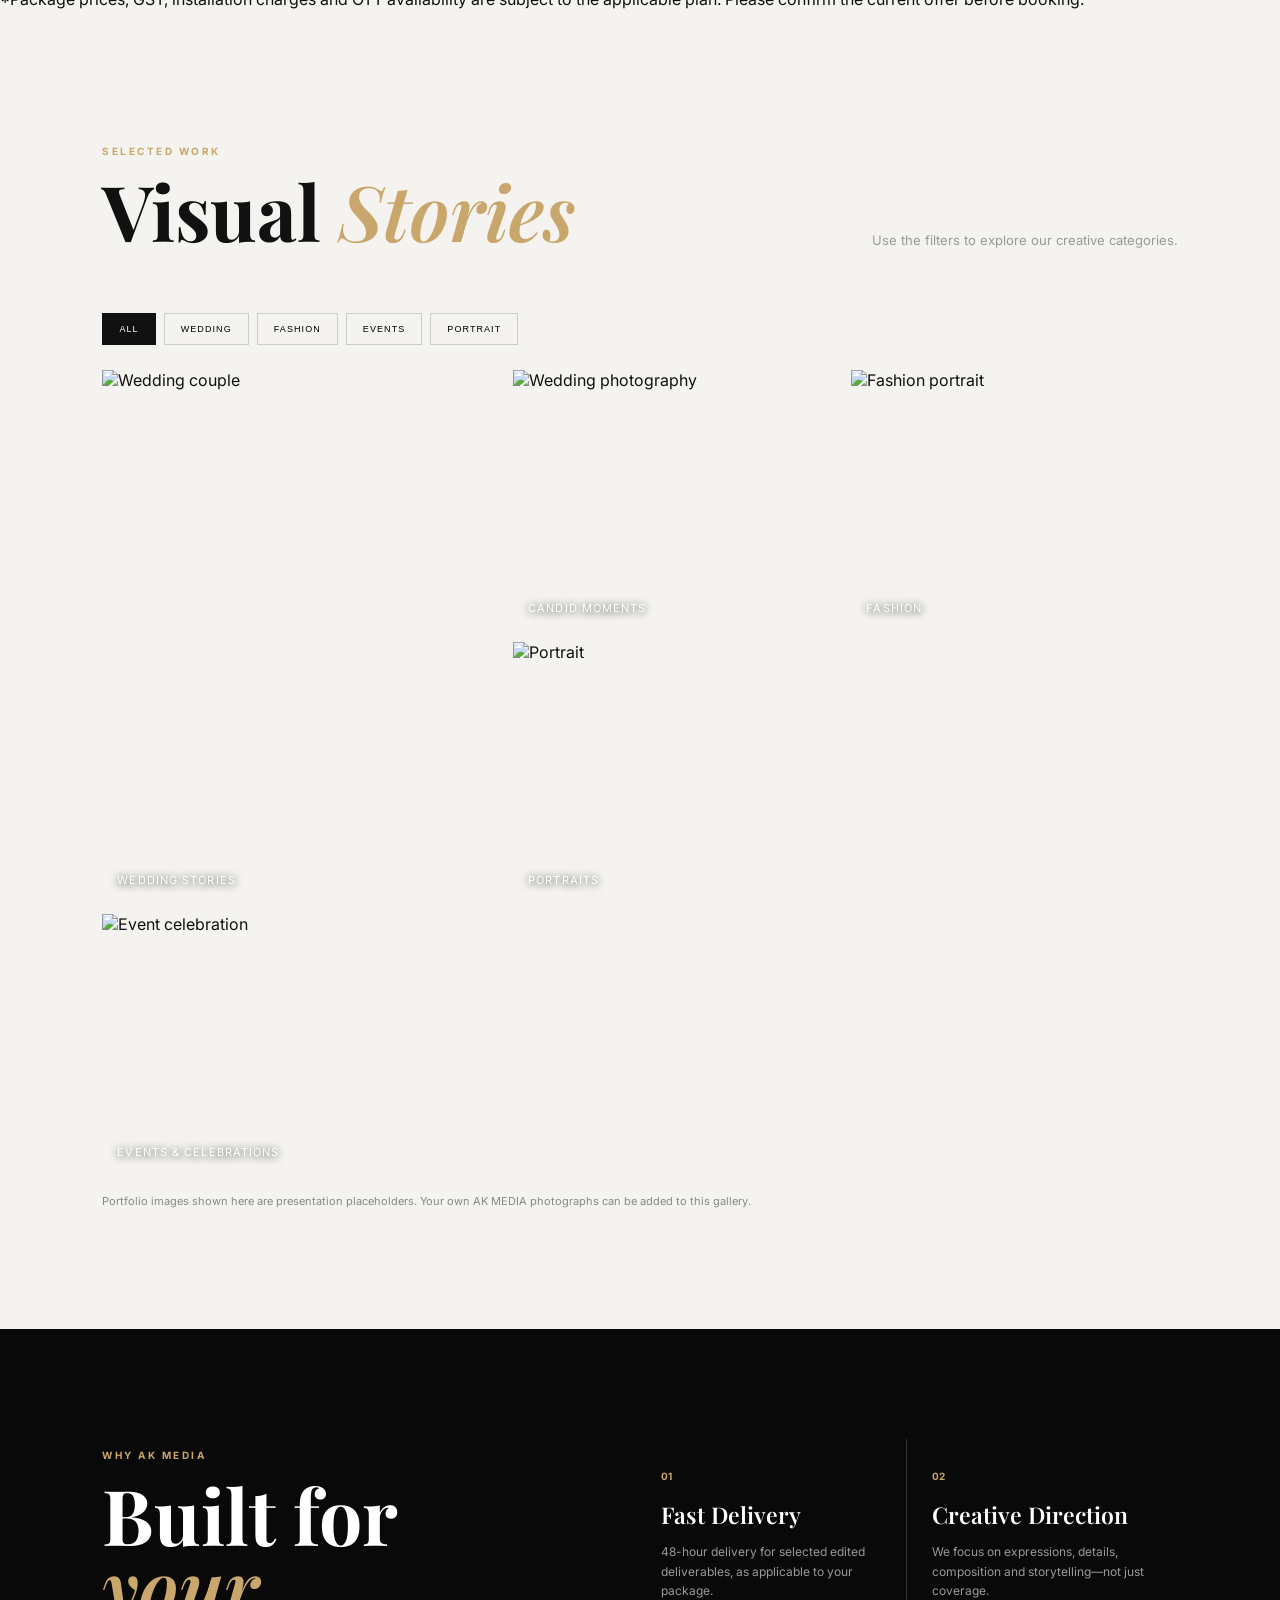
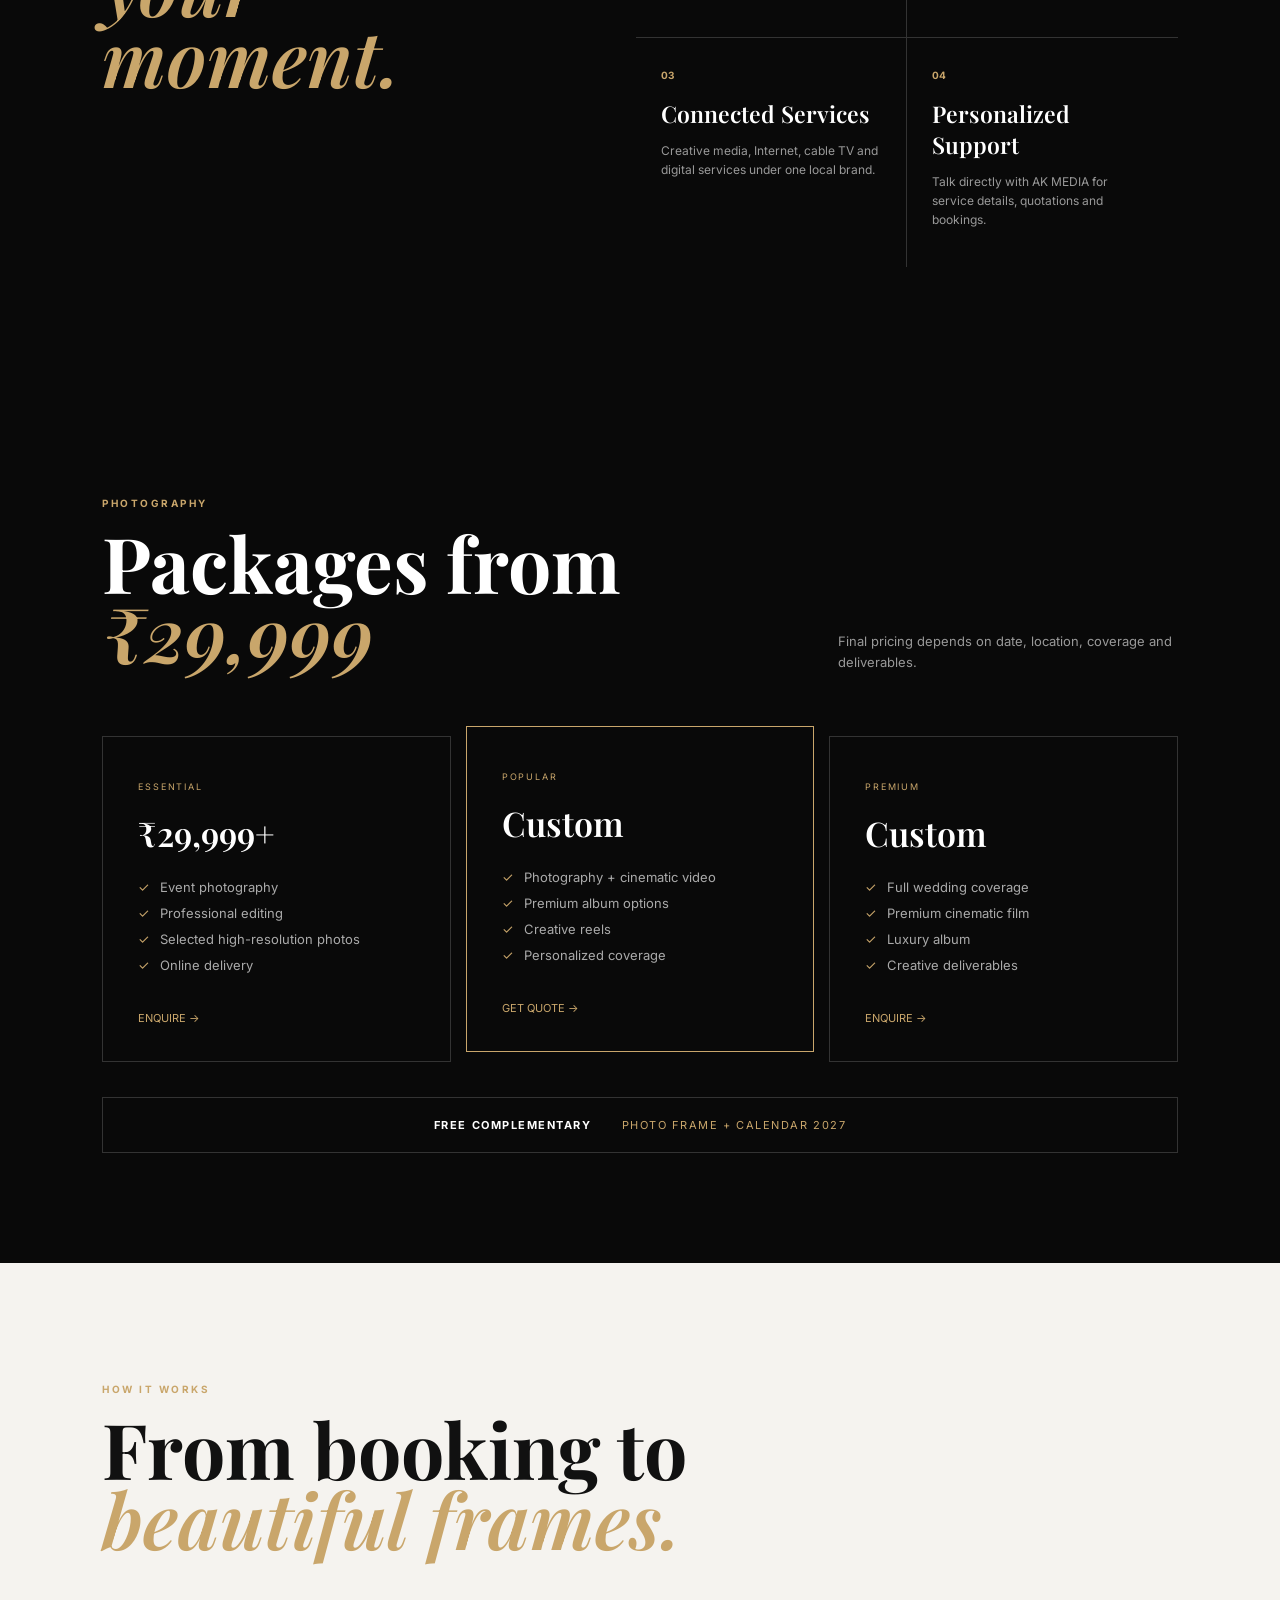
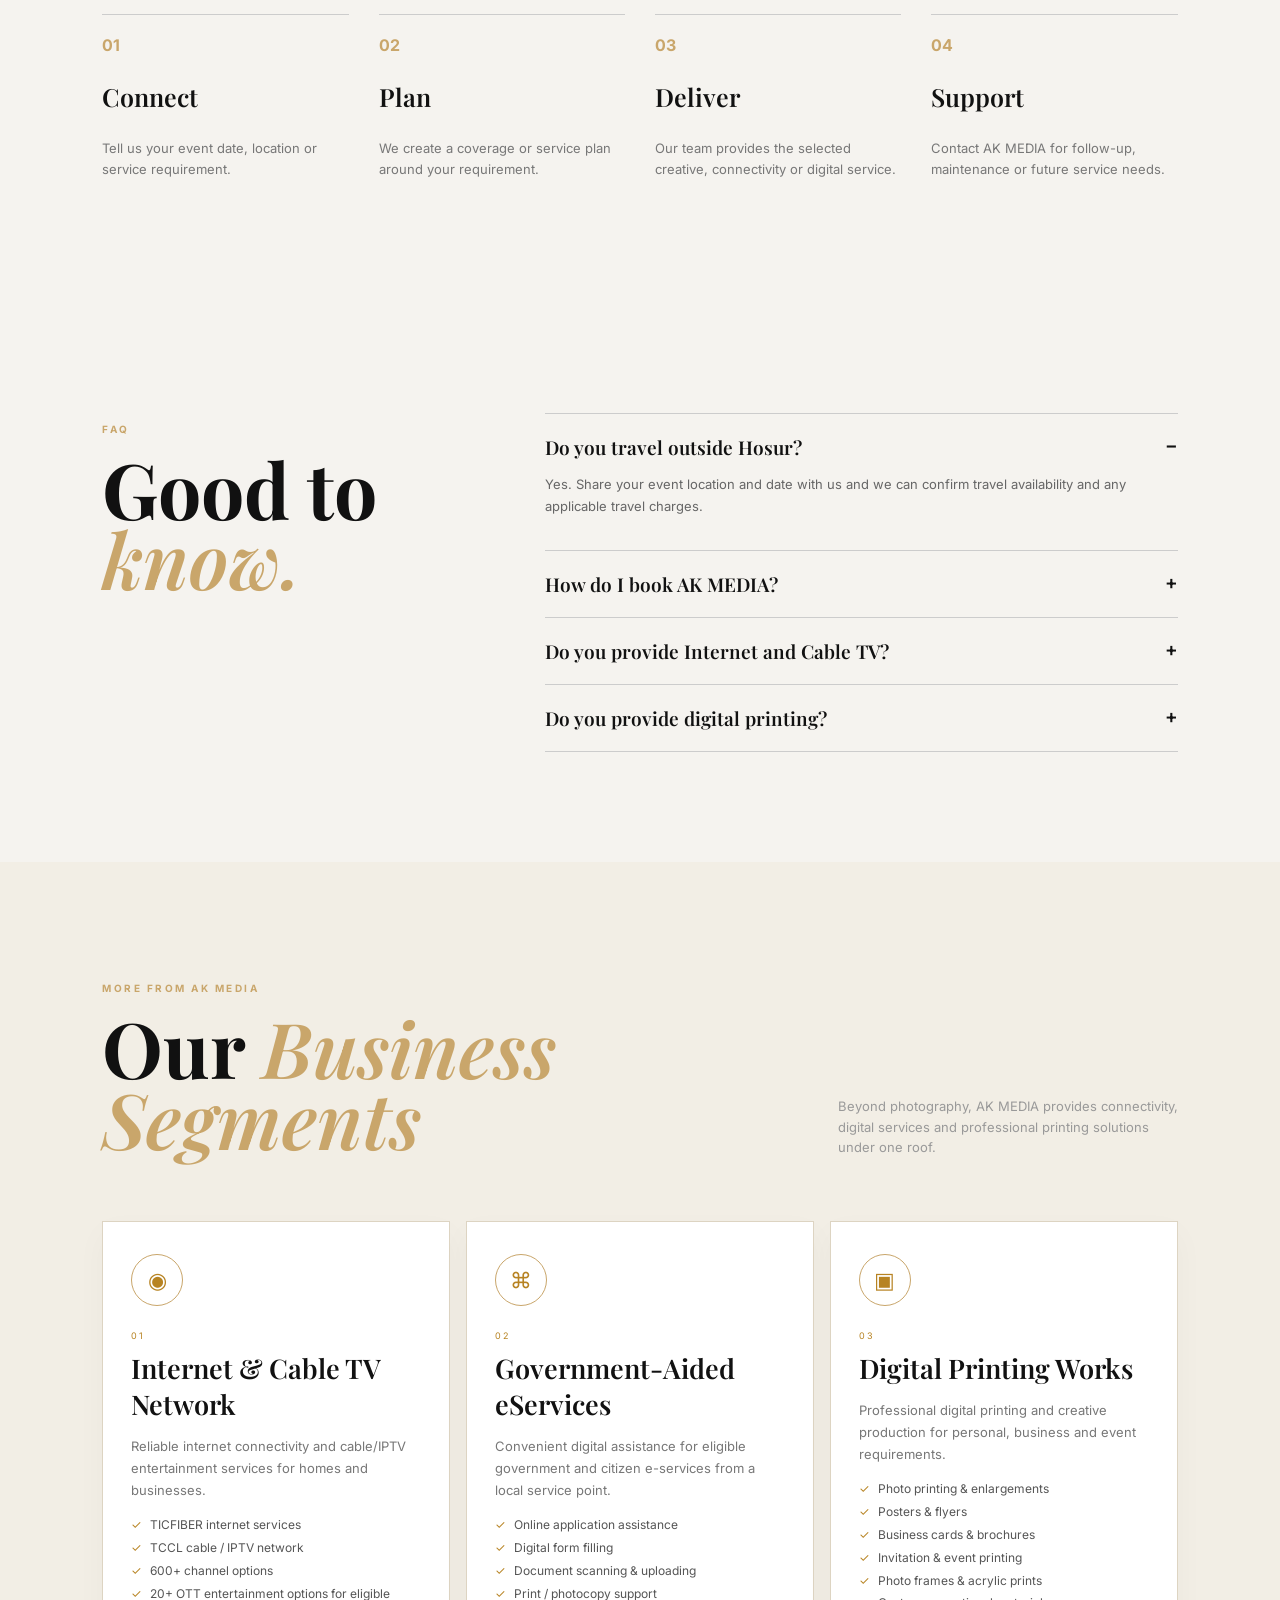
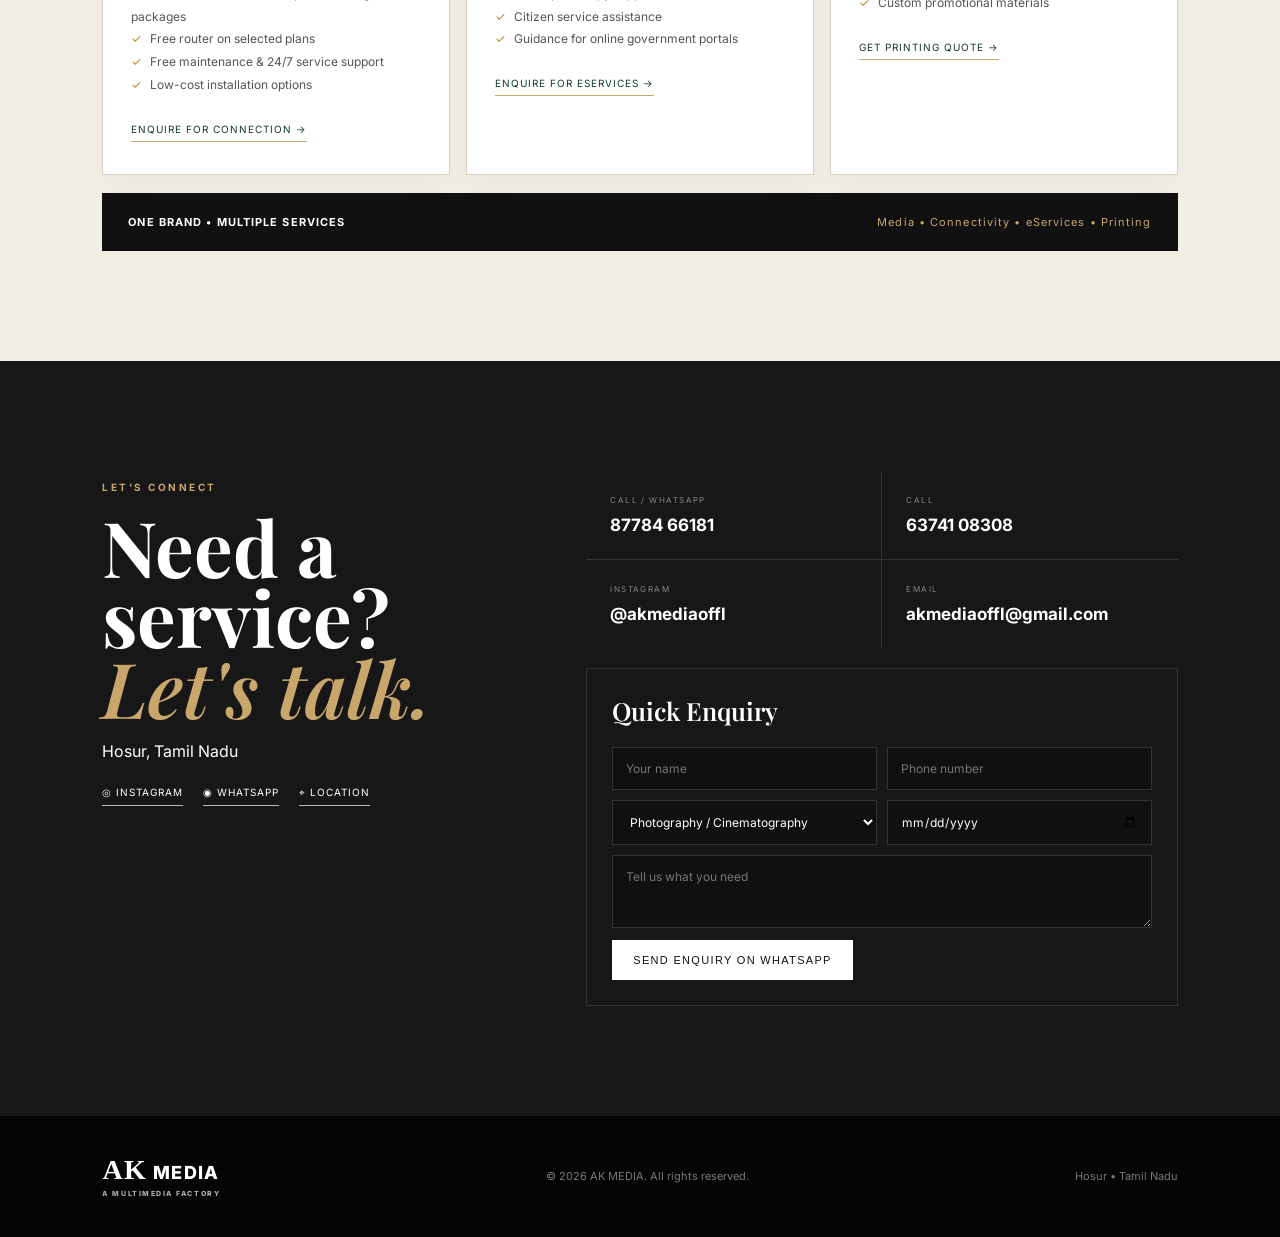
==== commit a9c23220: "Fix Internet and Cable image paths" ====
--- a/index.html
+++ b/index.html
@@ -15,7 +15,7 @@
 <section id="home" class="hero"><div class="hero-overlay"></div><div class="hero-content"><p class="eyebrow">HOSUR • TAMIL NADU</p><h1>We create your<br><em>imagination.</em></h1><p class="lead">Photography • Cinematography • Internet • Digital Services</p><div class="actions"><a class="btn primary" href="#contact">Enquire Now</a><a class="btn ghost" href="#portfolio">View Portfolio</a></div><div class="hero-points"><span>✓ Photography & Films</span><span>✓ TIC FIBER Internet</span><span>✓ Digital Services</span></div></div><div class="hero-badge">AK MEDIA<br><strong>A MULTIMEDIA FACTORY</strong></div></section>
 <section id="about" class="section about"><div><p class="eyebrow">ABOUT AK MEDIA</p><h2>Creative media.<br><em>Connected services.</em></h2><div class="mini-links"><a href="https://instagram.com/akmediaoffl" target="_blank">Instagram ↗</a><a href="https://www.google.com/maps/search/?api=1&query=AK%20MEDIA%20Hosur%20Tamil%20Nadu" target="_blank">Google Maps ↗</a></div></div><div class="copy"><p>AK MEDIA is a multimedia and digital service business based in Hosur, combining photography, cinematography, Internet and cable TV services, government-aided eServices and digital printing under one brand.</p><p>From capturing important celebrations to connecting homes with fiber Internet and helping customers with digital services and printing, we aim to provide practical and creative solutions from one place.</p><div class="stats"><div><b>4K</b><span>Cinematic video</span></div><div><b>24/7</b><span>Internet support</span></div><div><b>4+</b><span>Business segments</span></div></div></div></section>
 <section id="services" class="section dark"><div class="section-head"><div><p class="eyebrow">WHAT WE DO</p><h2>Our <em>Services</em></h2></div><p>Professional creative, connectivity and digital services for individuals, families and businesses.</p></div><div class="service-grid"><article><span>01</span><h3>Wedding Photography</h3><p>Candid, traditional, couple portraits and complete wedding storytelling.</p></article><article><span>02</span><h3>Cinematography</h3><p>Cinematic wedding films, highlight videos, reels and creative edits.</p></article><article><span>03</span><h3>Birthday & Events</h3><p>Energetic event coverage designed to preserve every important highlight.</p></article><article><span>04</span><h3>House Warming</h3><p>Beautiful family portraits and complete ceremony coverage.</p></article><article><span>05</span><h3>Product & Commercial</h3><p>Clean, premium visuals for products, businesses and social campaigns.</p></article><article><span>06</span><h3>Fashion & Portraits</h3><p>Editorial portraits, portfolios, personal branding and fashion shoots.</p></article><article><span>07</span><h3>Internet & Cable TV</h3><p>TIC FIBER broadband and TCCL digital cable TV network services.</p></article><article><span>08</span><h3>Government eServices</h3><p>Assistance with online applications, document work and digital citizen services.</p></article><article><span>09</span><h3>Digital Printing</h3><p>Posters, flyers, business cards, invitations, photo prints and promotional materials.</p></article></div></section>
-<section id="internet" class="internet-section"><div class="internet-wrap"><div class="internet-intro"><p class="eyebrow">CONNECT WITH AK MEDIA</p><h2>Internet & <em>Cable TV</em></h2><p>Stay connected with TIC FIBER broadband and TCCL digital cable TV network services. Our Internet promotion highlights unlimited data, free IPTV, 20+ OTT options, free router and registration, free installation and maintenance, and 24/7 customer service.</p><div class="internet-actions"><a class="internet-btn" href="tel:+918778466181">Call 87784 66181</a><a class="internet-btn outline" href="https://wa.me/918778466181?text=Hi%20AK%20MEDIA%2C%20I%20need%20TIC%20FIBER%20Internet%20%2F%20Cable%20TV%20information." target="_blank">WhatsApp Enquiry</a></div></div><div class="internet-gallery"><figure><img src="assets/internet-ticfiber.jpg" alt="TIC FIBER unlimited Internet promotion"><figcaption><strong>TIC FIBER</strong><span>Unlimited Data • Free IPTV • 24/7 Support</span></figcaption></figure><figure><img src="assets/cable-network.jpg" alt="TCCL digital cable TV network promotion"><figcaption><strong>TCCL DIGITAL CABLE NETWORK</strong><span>HD Setup Box • SD & HD Channels • Cable TV Offers</span></figcaption></figure></div><div class="internet-features"><div><b>75 Mbps+</b><span>Fiber broadband</span></div><div><b>₹499*</b><span>Starting monthly plan shown in AK MEDIA promotion</span></div><div><b>20+ OTT</b><span>Entertainment options</span></div><div><b>24/7</b><span>Customer service</span></div></div><p class="internet-note">*Package prices, GST, installation charges and OTT availability are subject to the applicable plan. Please confirm the current offer before booking.</p></div></section>
+<section id="internet" class="internet-section"><div class="internet-wrap"><div class="internet-intro"><p class="eyebrow">CONNECT WITH AK MEDIA</p><h2>Internet & <em>Cable TV</em></h2><p>Stay connected with TIC FIBER broadband and TCCL digital cable TV network services. Our Internet promotion highlights unlimited data, free IPTV, 20+ OTT options, free router and registration, free installation and maintenance, and 24/7 customer service.</p><div class="internet-actions"><a class="internet-btn" href="tel:+918778466181">Call 87784 66181</a><a class="internet-btn outline" href="https://wa.me/918778466181?text=Hi%20AK%20MEDIA%2C%20I%20need%20TIC%20FIBER%20Internet%20%2F%20Cable%20TV%20information." target="_blank">WhatsApp Enquiry</a></div></div><div class="internet-gallery"><figure><img src="assets/A5%20Front%20copy.jpg" alt="TIC FIBER unlimited Internet promotion"><figcaption><strong>TIC FIBER</strong><span>Unlimited Data • Free IPTV • 24/7 Support</span></figcaption></figure><figure><img src="assets/CABLE%20PACKAGE%20copy.jpg" alt="TCCL digital cable TV network promotion"><figcaption><strong>TCCL DIGITAL CABLE NETWORK</strong><span>HD Setup Box • SD & HD Channels • Cable TV Offers</span></figcaption></figure></div><div class="internet-features"><div><b>75 Mbps+</b><span>Fiber broadband</span></div><div><b>₹499*</b><span>Starting monthly plan shown in AK MEDIA promotion</span></div><div><b>20+ OTT</b><span>Entertainment options</span></div><div><b>24/7</b><span>Customer service</span></div></div><p class="internet-note">*Package prices, GST, installation charges and OTT availability are subject to the applicable plan. Please confirm the current offer before booking.</p></div></section>
 <section id="portfolio" class="section portfolio"><div class="section-head"><div><p class="eyebrow">SELECTED WORK</p><h2>Visual <em>Stories</em></h2></div><p>Use the filters to explore our creative categories.</p></div><div class="filters"><button class="filter active" data-filter="all">All</button><button class="filter" data-filter="wedding">Wedding</button><button class="filter" data-filter="fashion">Fashion</button><button class="filter" data-filter="events">Events</button><button class="filter" data-filter="portrait">Portrait</button></div><div class="gallery"><figure class="tall" data-cat="wedding"><img src="https://images.unsplash.com/photo-1519741497674-611481863552?auto=format&fit=crop&w=1000&q=85" alt="Wedding couple"><figcaption>Wedding Stories</figcaption></figure><figure data-cat="wedding"><img src="https://images.unsplash.com/photo-1537633552985-df8429e8048b?auto=format&fit=crop&w=1000&q=85" alt="Wedding photography"><figcaption>Candid Moments</figcaption></figure><figure data-cat="fashion"><img src="https://images.unsplash.com/photo-1529139574466-a303027c1d8b?auto=format&fit=crop&w=1000&q=85" alt="Fashion portrait"><figcaption>Fashion</figcaption></figure><figure data-cat="portrait"><img src="https://images.unsplash.com/photo-1492562080023-ab3db95bfbce?auto=format&fit=crop&w=1000&q=85" alt="Portrait"><figcaption>Portraits</figcaption></figure><figure class="wide" data-cat="events"><img src="https://images.unsplash.com/photo-1492684223066-81342ee5ff30?auto=format&fit=crop&w=1400&q=85" alt="Event celebration"><figcaption>Events & Celebrations</figcaption></figure></div><p class="portfolio-note">Portfolio images shown here are presentation placeholders. Your own AK MEDIA photographs can be added to this gallery.</p></section>
 <section class="section dark feature-band"><div><p class="eyebrow">WHY AK MEDIA</p><h2>Built for <em>your moment.</em></h2></div><div class="feature-list"><div><b>01</b><h3>Fast Delivery</h3><p>48-hour delivery for selected edited deliverables, as applicable to your package.</p></div><div><b>02</b><h3>Creative Direction</h3><p>We focus on expressions, details, composition and storytelling—not just coverage.</p></div><div><b>03</b><h3>Connected Services</h3><p>Creative media, Internet, cable TV and digital services under one local brand.</p></div><div><b>04</b><h3>Personalized Support</h3><p>Talk directly with AK MEDIA for service details, quotations and bookings.</p></div></div></section>
 <section id="packages" class="section dark packages"><div class="section-head"><div><p class="eyebrow">PHOTOGRAPHY</p><h2>Packages from <em>₹29,999</em></h2></div><p>Final pricing depends on date, location, coverage and deliverables.</p></div><div class="package-grid"><article class="package"><p class="tag">ESSENTIAL</p><h3>₹29,999+</h3><ul><li>Event photography</li><li>Professional editing</li><li>Selected high-resolution photos</li><li>Online delivery</li></ul><a href="#contact">Enquire →</a></article><article class="package featured"><p class="tag">POPULAR</p><h3>Custom</h3><ul><li>Photography + cinematic video</li><li>Premium album options</li><li>Creative reels</li><li>Personalized coverage</li></ul><a href="#contact">Get Quote →</a></article><article class="package"><p class="tag">PREMIUM</p><h3>Custom</h3><ul><li>Full wedding coverage</li><li>Premium cinematic film</li><li>Luxury album</li><li>Creative deliverables</li></ul><a href="#contact">Enquire →</a></article></div><div class="offer"><strong>FREE COMPLEMENTARY</strong><span>PHOTO FRAME + CALENDAR 2027</span></div></section>
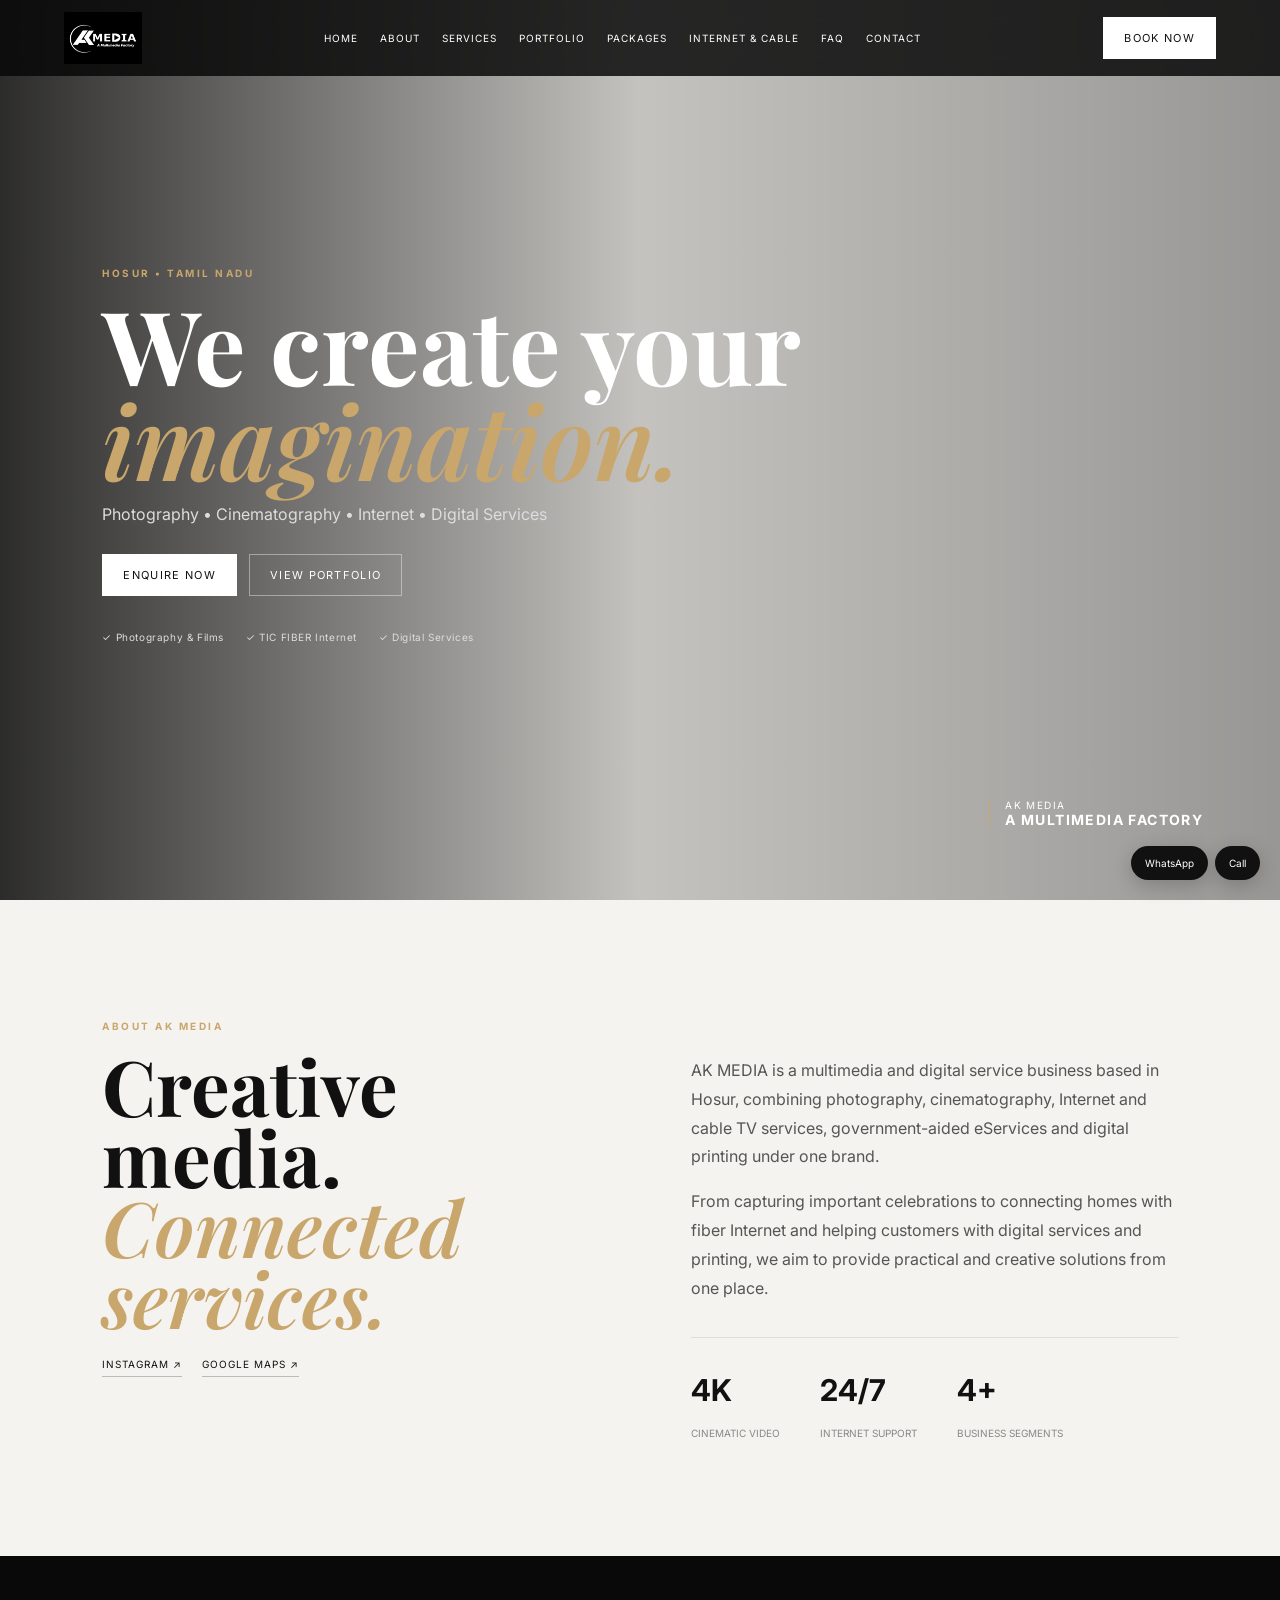
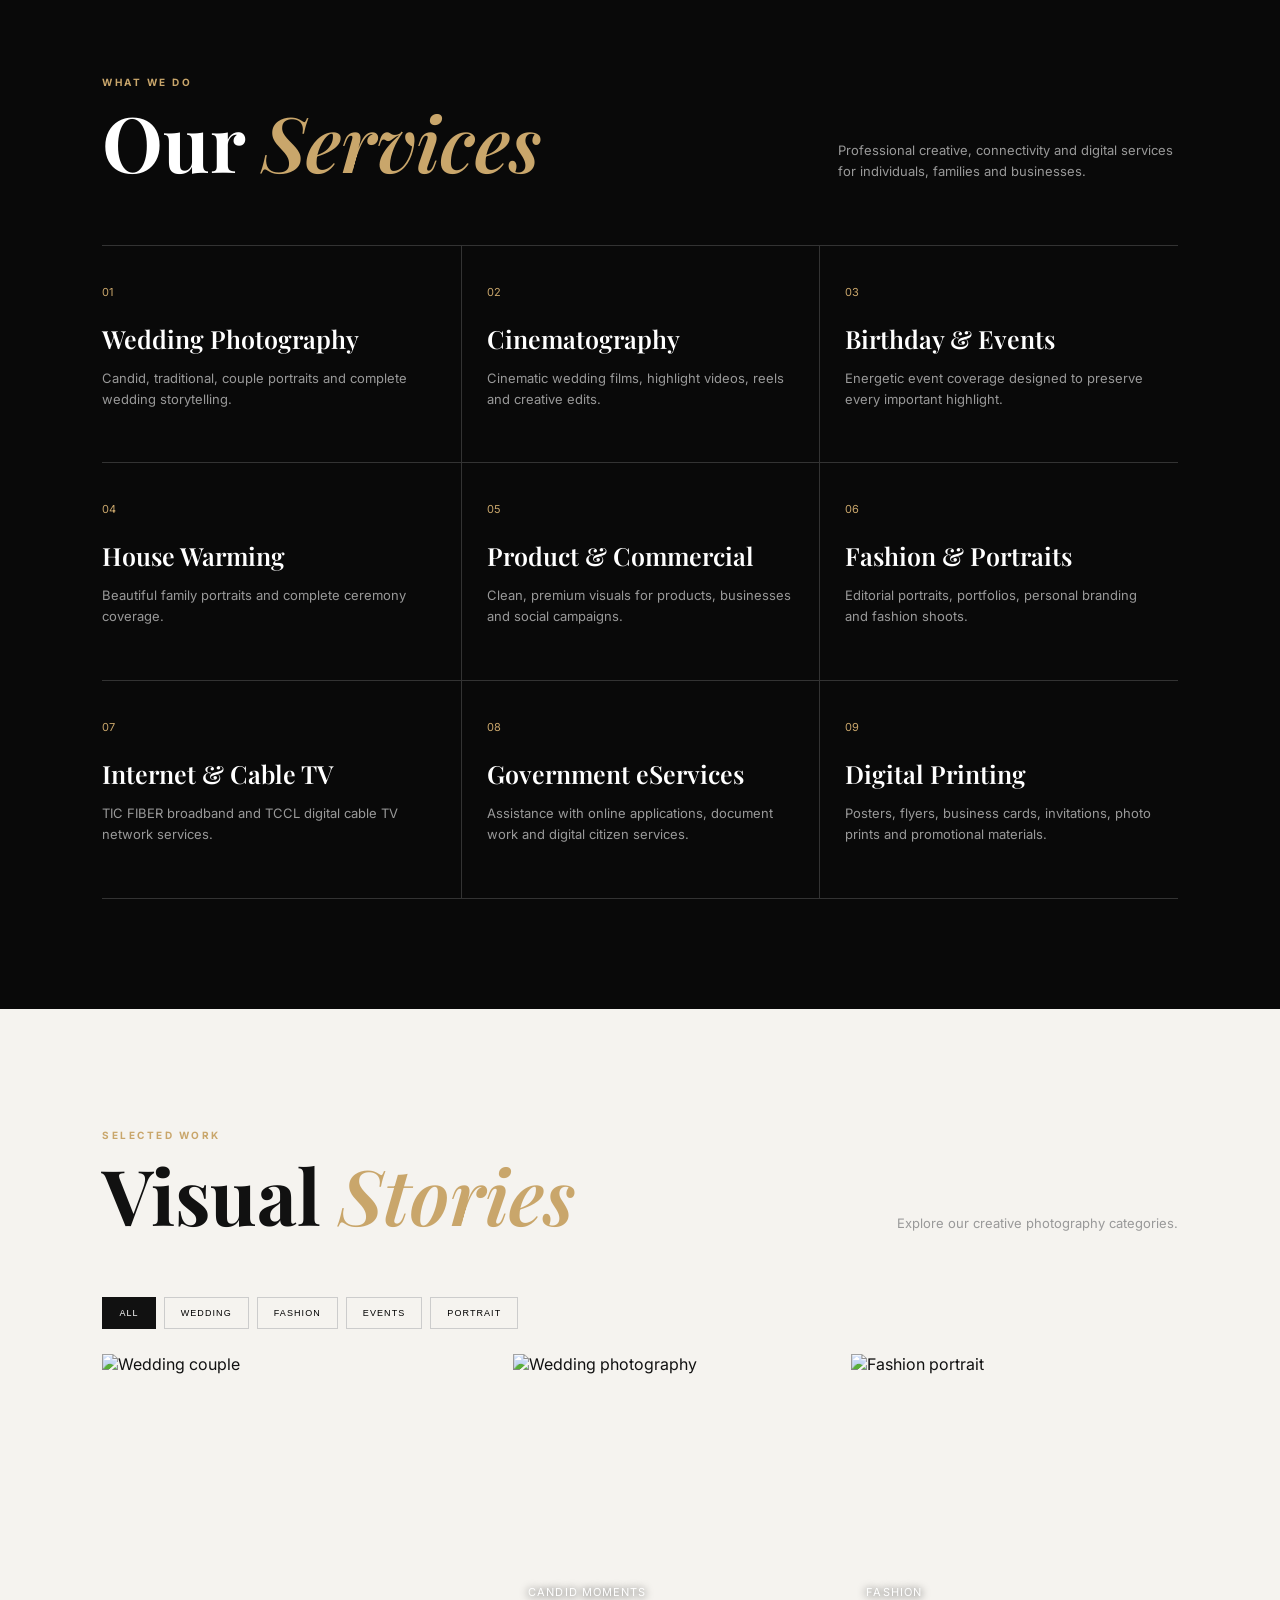
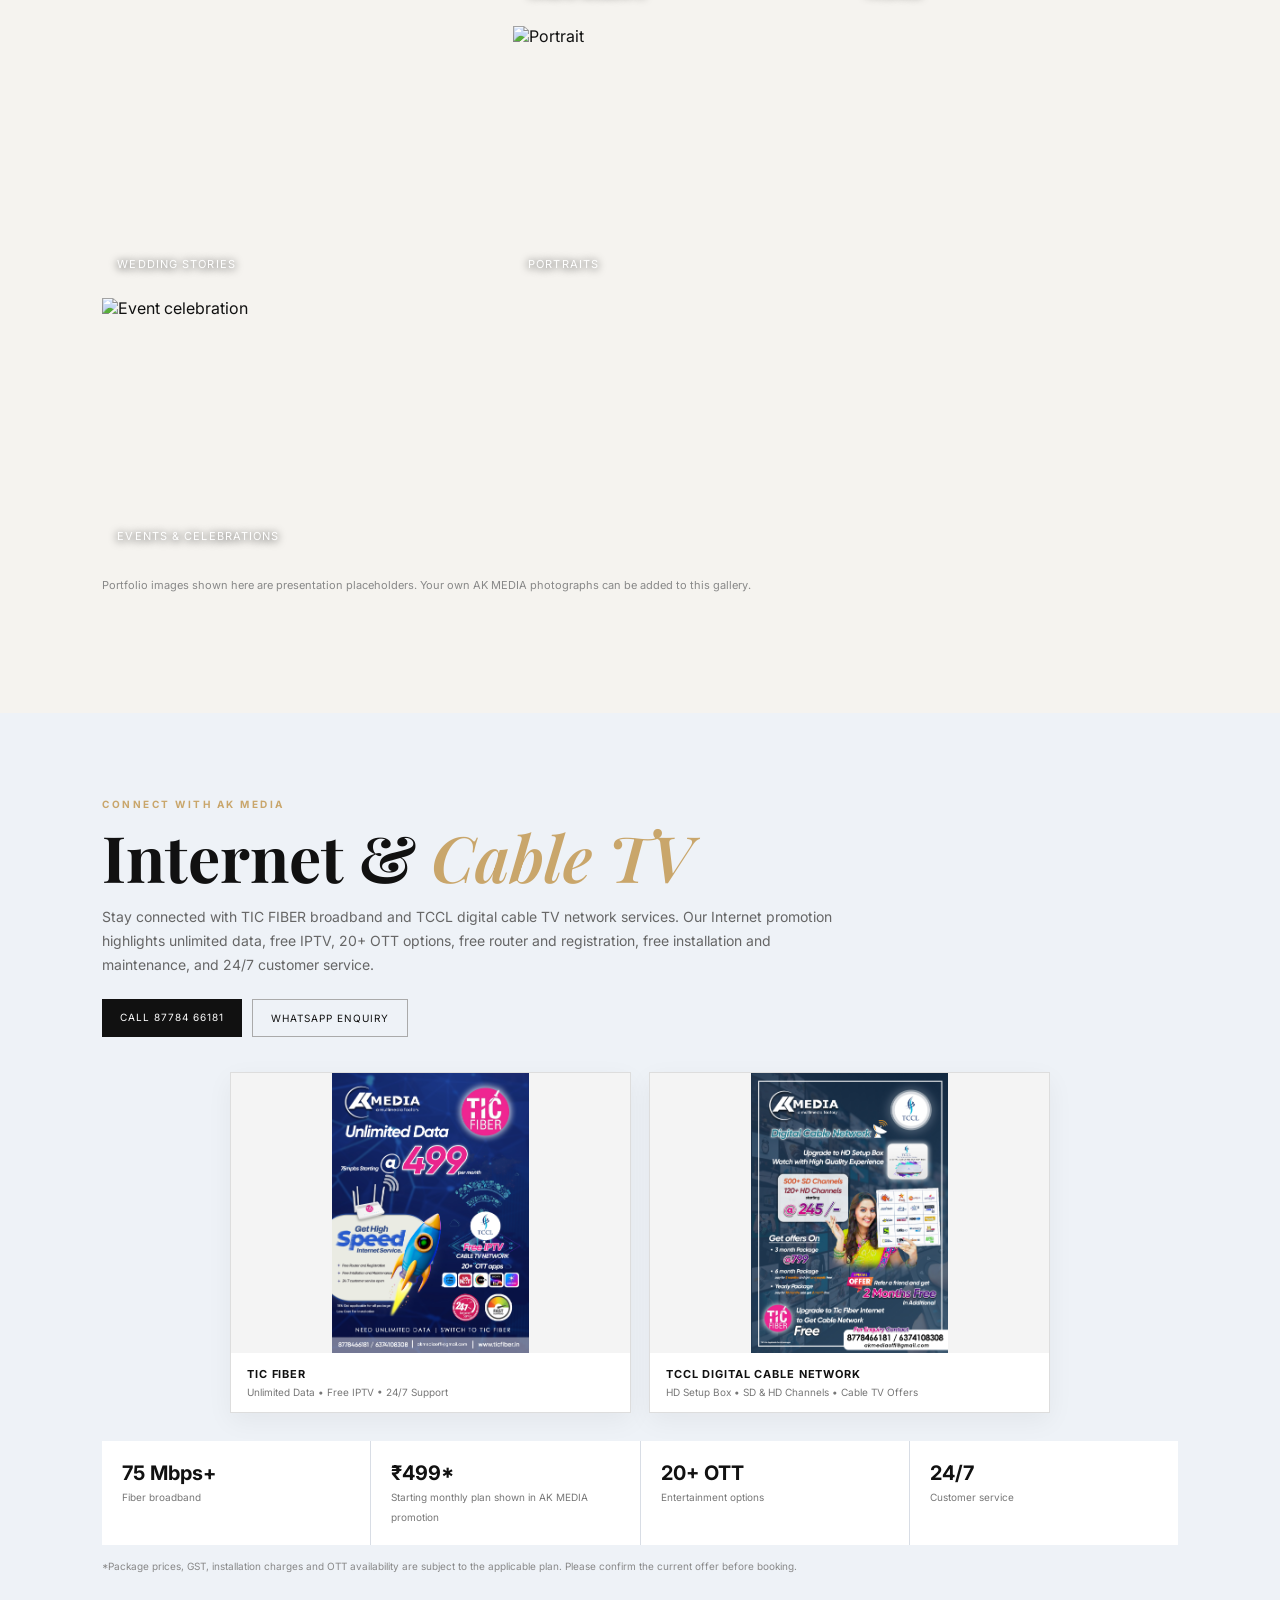
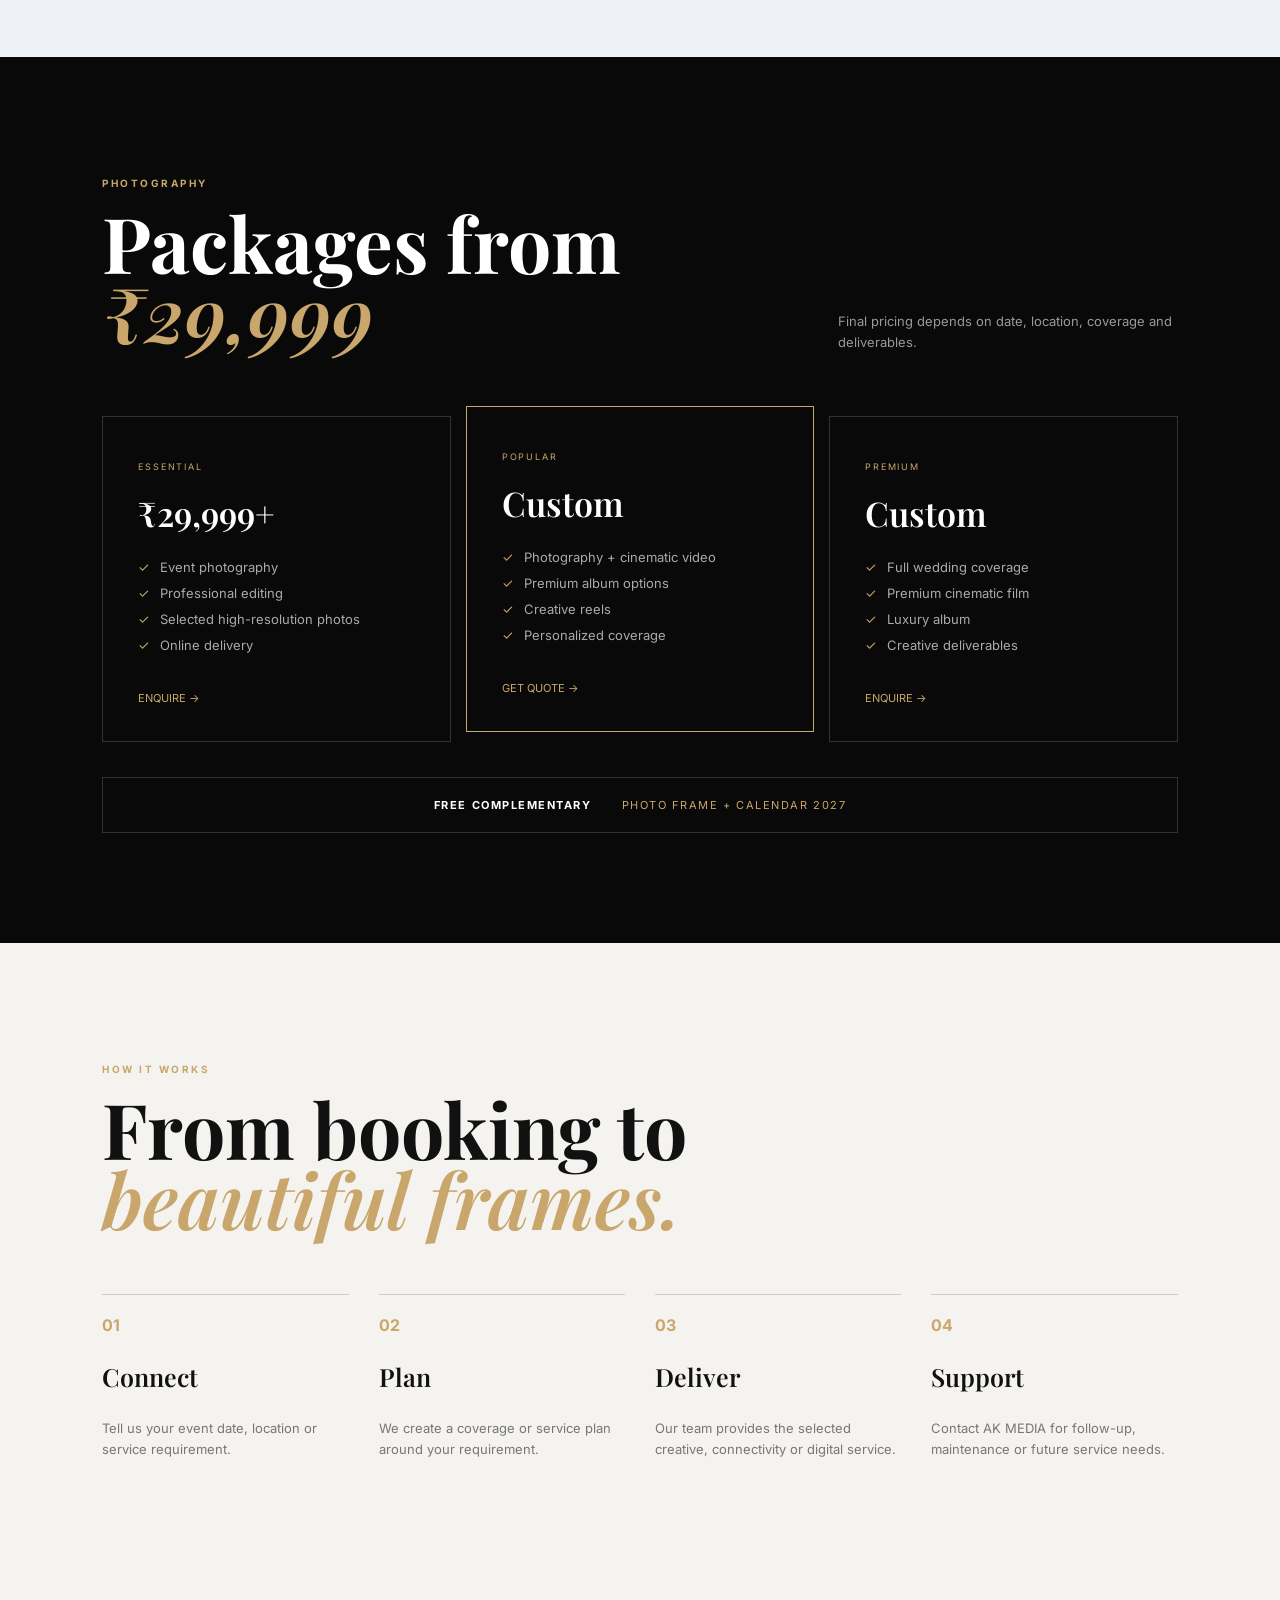
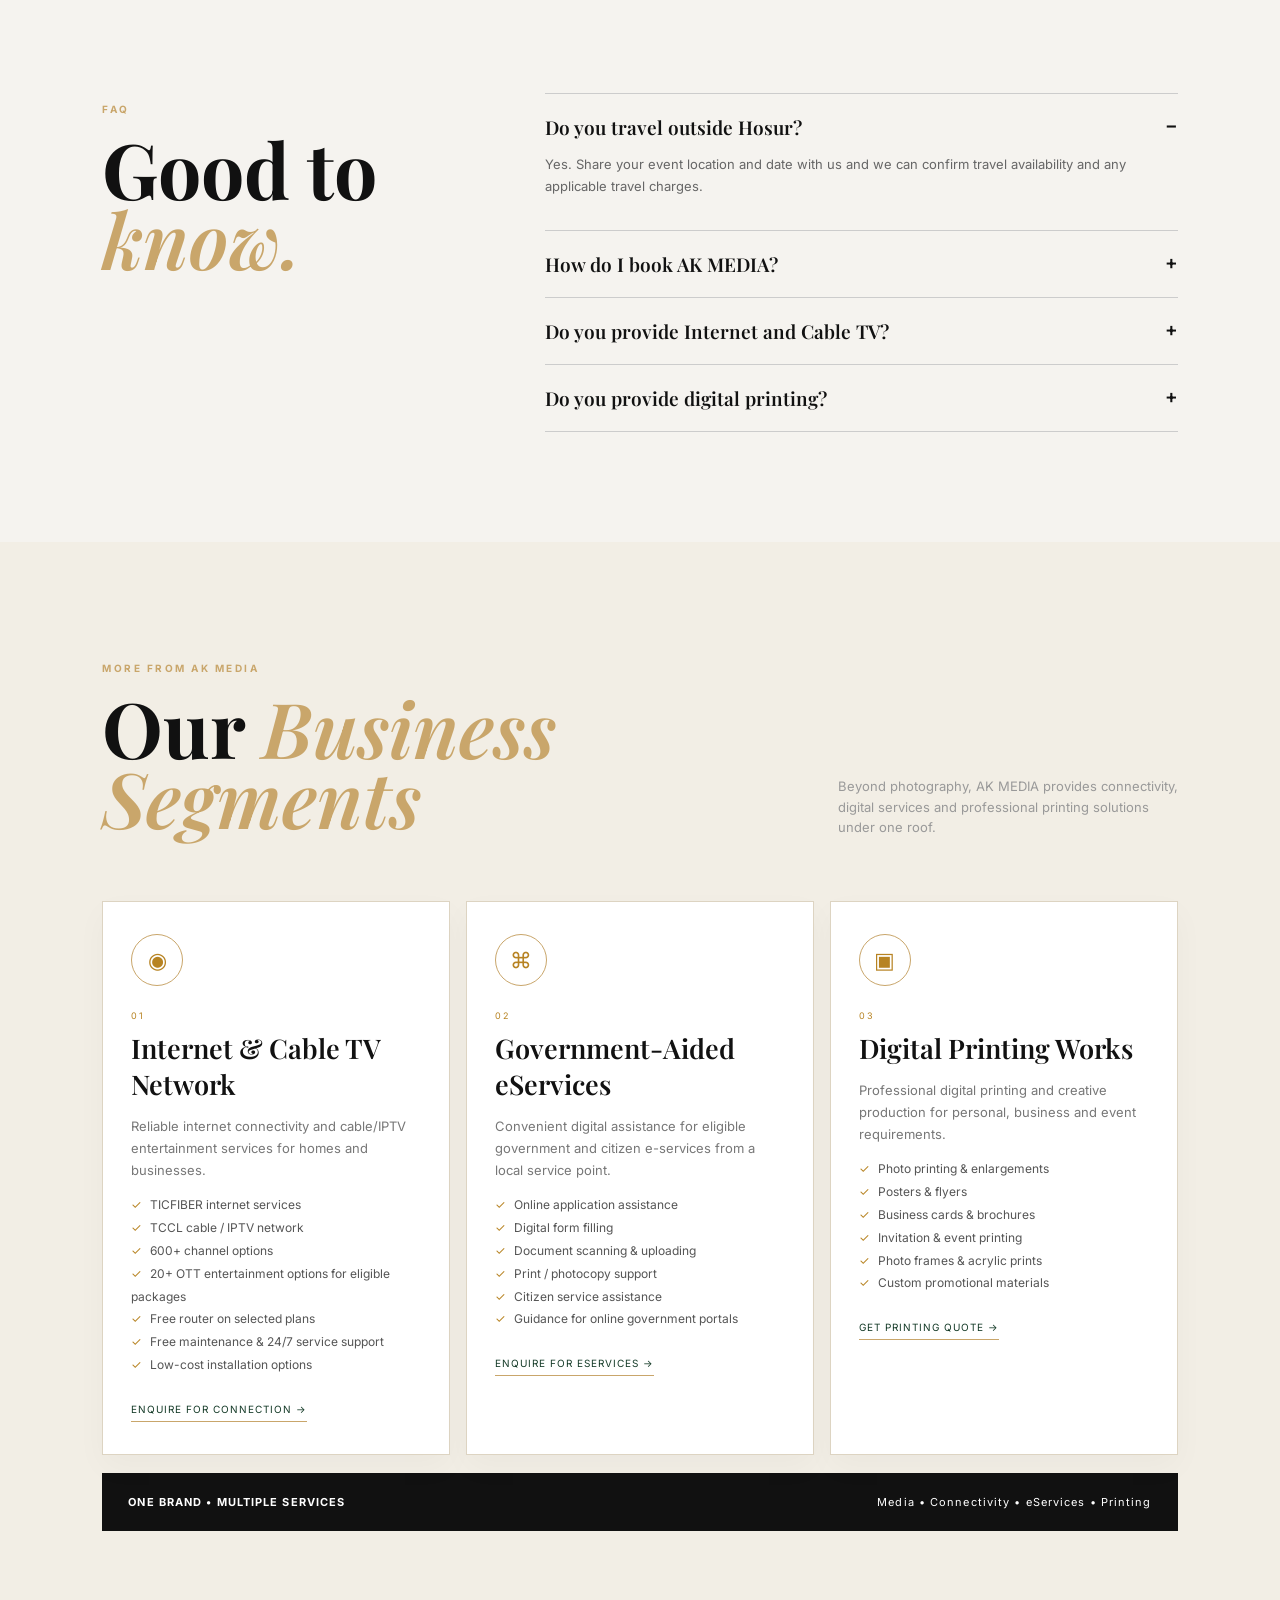
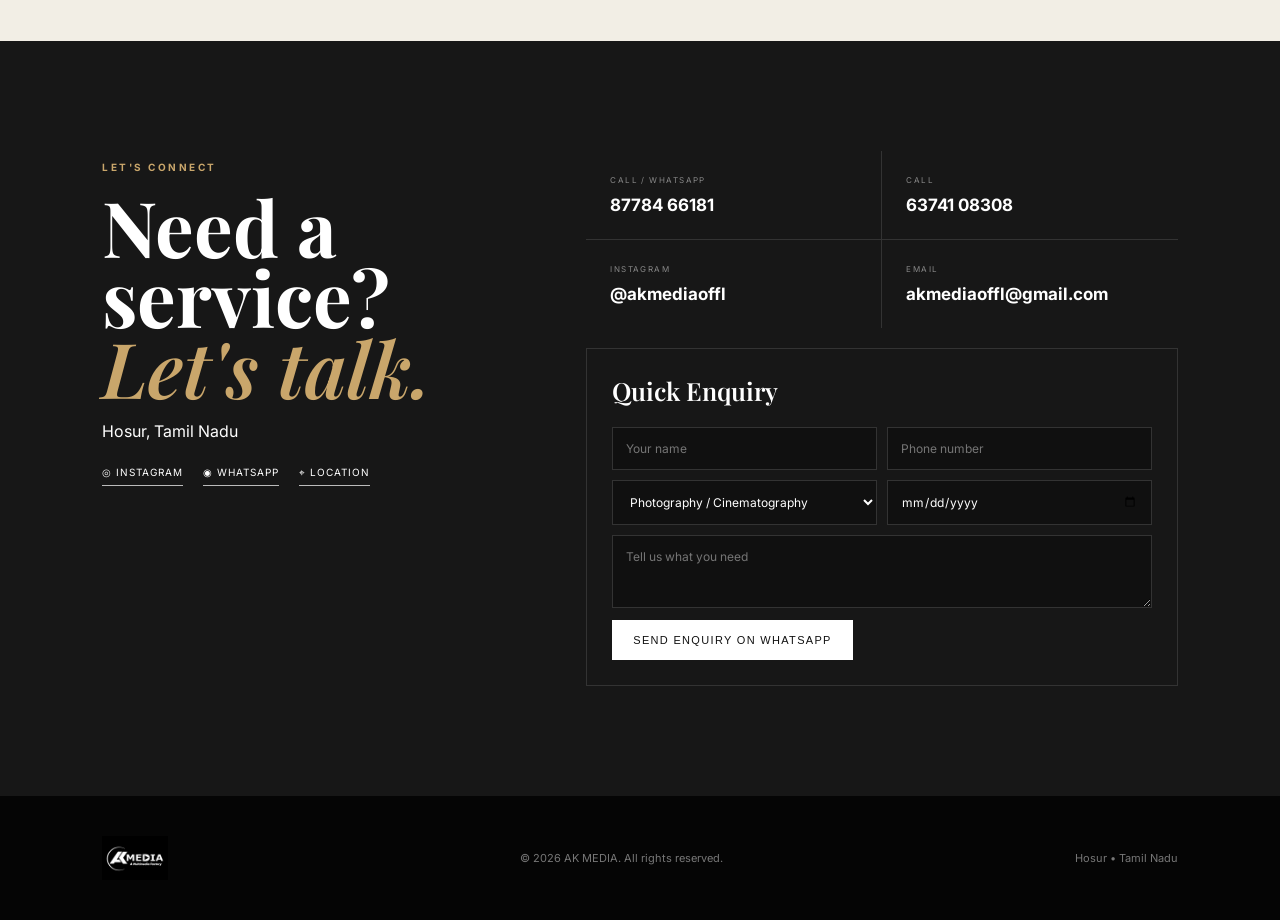
==== commit 91995c28: "Add AK MEDIA logo to header and footer" ====
--- a/index.html
+++ b/index.html
@@ -3,23 +3,22 @@
 <head>
 <meta charset="utf-8"><meta name="viewport" content="width=device-width,initial-scale=1">
 <title>AK MEDIA | Photography, Internet, Cable TV & Digital Services | Hosur</title>
-<meta name="description" content="AK MEDIA — A Multimedia Factory in Hosur. Photography, cinematography, TIC FIBER internet, TCCL cable TV network, government eServices and digital printing services.">
+<meta name="description" content="AK MEDIA — A Multimedia Factory in Hosur. Photography, cinematography, TIC FIBER internet, TCCL cable TV network, government-aided eServices and digital printing services.">
 <meta name="keywords" content="AK MEDIA Hosur, photography Hosur, TIC FIBER Hosur, internet service Hosur, cable TV Hosur, digital printing Hosur, eServices Hosur">
 <meta name="theme-color" content="#080808">
 <meta property="og:title" content="AK MEDIA | A Multimedia Factory"><meta property="og:description" content="Photography • Internet & Cable TV • eServices • Digital Printing | Hosur, Tamil Nadu"><meta property="og:type" content="website">
 <link rel="preconnect" href="https://fonts.googleapis.com"><link rel="preconnect" href="https://fonts.gstatic.com" crossorigin><link href="https://fonts.googleapis.com/css2?family=Inter:wght@400;500;600;700&family=Playfair+Display:wght@600;700&display=swap" rel="stylesheet"><link rel="stylesheet" href="style.css">
 </head>
 <body>
-<header class="nav"><a class="brand" href="#home"><span>AK</span> MEDIA<small>A MULTIMEDIA FACTORY</small></a><button class="menu" aria-label="Open menu">☰</button><nav><a href="#home">Home</a><a href="#about">About</a><a href="#services">Services</a><a href="#internet">Internet & Cable</a><a href="portfolio.html">Portfolio</a><a href="#packages">Packages</a><a href="#faq">FAQ</a><a href="#contact">Contact</a></nav><a class="nav-cta" href="https://wa.me/918778466181?text=Hi%20AK%20MEDIA%2C%20I%20would%20like%20to%20book%20a%20service." target="_blank">Book Now</a></header>
+<header class="nav"><a class="brand" href="#home" aria-label="AK MEDIA Home"><img src="assets/LOGO%20WHite%20copy.jpg" alt="AK MEDIA - A Multimedia Factory" style="height:52px;width:auto;max-width:190px;object-fit:contain;display:block;"></a><button class="menu" aria-label="Open menu">☰</button><nav><a href="#home">Home</a><a href="#about">About</a><a href="#services">Services</a><a href="#portfolio">Portfolio</a><a href="#packages">Packages</a><a href="#internet">Internet & Cable</a><a href="#faq">FAQ</a><a href="#contact">Contact</a></nav><a class="nav-cta" href="https://wa.me/918778466181?text=Hi%20AK%20MEDIA%2C%20I%20would%20like%20to%20book%20a%20service." target="_blank">Book Now</a></header>
 <main>
 <section id="home" class="hero"><div class="hero-overlay"></div><div class="hero-content"><p class="eyebrow">HOSUR • TAMIL NADU</p><h1>We create your<br><em>imagination.</em></h1><p class="lead">Photography • Cinematography • Internet • Digital Services</p><div class="actions"><a class="btn primary" href="#contact">Enquire Now</a><a class="btn ghost" href="#portfolio">View Portfolio</a></div><div class="hero-points"><span>✓ Photography & Films</span><span>✓ TIC FIBER Internet</span><span>✓ Digital Services</span></div></div><div class="hero-badge">AK MEDIA<br><strong>A MULTIMEDIA FACTORY</strong></div></section>
 <section id="about" class="section about"><div><p class="eyebrow">ABOUT AK MEDIA</p><h2>Creative media.<br><em>Connected services.</em></h2><div class="mini-links"><a href="https://instagram.com/akmediaoffl" target="_blank">Instagram ↗</a><a href="https://www.google.com/maps/search/?api=1&query=AK%20MEDIA%20Hosur%20Tamil%20Nadu" target="_blank">Google Maps ↗</a></div></div><div class="copy"><p>AK MEDIA is a multimedia and digital service business based in Hosur, combining photography, cinematography, Internet and cable TV services, government-aided eServices and digital printing under one brand.</p><p>From capturing important celebrations to connecting homes with fiber Internet and helping customers with digital services and printing, we aim to provide practical and creative solutions from one place.</p><div class="stats"><div><b>4K</b><span>Cinematic video</span></div><div><b>24/7</b><span>Internet support</span></div><div><b>4+</b><span>Business segments</span></div></div></div></section>
 <section id="services" class="section dark"><div class="section-head"><div><p class="eyebrow">WHAT WE DO</p><h2>Our <em>Services</em></h2></div><p>Professional creative, connectivity and digital services for individuals, families and businesses.</p></div><div class="service-grid"><article><span>01</span><h3>Wedding Photography</h3><p>Candid, traditional, couple portraits and complete wedding storytelling.</p></article><article><span>02</span><h3>Cinematography</h3><p>Cinematic wedding films, highlight videos, reels and creative edits.</p></article><article><span>03</span><h3>Birthday & Events</h3><p>Energetic event coverage designed to preserve every important highlight.</p></article><article><span>04</span><h3>House Warming</h3><p>Beautiful family portraits and complete ceremony coverage.</p></article><article><span>05</span><h3>Product & Commercial</h3><p>Clean, premium visuals for products, businesses and social campaigns.</p></article><article><span>06</span><h3>Fashion & Portraits</h3><p>Editorial portraits, portfolios, personal branding and fashion shoots.</p></article><article><span>07</span><h3>Internet & Cable TV</h3><p>TIC FIBER broadband and TCCL digital cable TV network services.</p></article><article><span>08</span><h3>Government eServices</h3><p>Assistance with online applications, document work and digital citizen services.</p></article><article><span>09</span><h3>Digital Printing</h3><p>Posters, flyers, business cards, invitations, photo prints and promotional materials.</p></article></div></section>
+<section id="portfolio" class="section portfolio"><div class="section-head"><div><p class="eyebrow">SELECTED WORK</p><h2>Visual <em>Stories</em></h2></div><p>Explore our creative photography categories.</p></div><div class="filters"><button class="filter active" data-filter="all">All</button><button class="filter" data-filter="wedding">Wedding</button><button class="filter" data-filter="fashion">Fashion</button><button class="filter" data-filter="events">Events</button><button class="filter" data-filter="portrait">Portrait</button></div><div class="gallery"><figure class="tall" data-cat="wedding"><img src="https://images.unsplash.com/photo-1519741497674-611481863552?auto=format&fit=crop&w=1000&q=85" alt="Wedding couple"><figcaption>Wedding Stories</figcaption></figure><figure data-cat="wedding"><img src="https://images.unsplash.com/photo-1537633552985-df8429e8048b?auto=format&fit=crop&w=1000&q=85" alt="Wedding photography"><figcaption>Candid Moments</figcaption></figure><figure data-cat="fashion"><img src="https://images.unsplash.com/photo-1529139574466-a303027c1d8b?auto=format&fit=crop&w=1000&q=85" alt="Fashion portrait"><figcaption>Fashion</figcaption></figure><figure data-cat="portrait"><img src="https://images.unsplash.com/photo-1492562080023-ab3db95bfbce?auto=format&fit=crop&w=1000&q=85" alt="Portrait"><figcaption>Portraits</figcaption></figure><figure class="wide" data-cat="events"><img src="https://images.unsplash.com/photo-1492684223066-81342ee5ff30?auto=format&fit=crop&w=1400&q=85" alt="Event celebration"><figcaption>Events & Celebrations</figcaption></figure></div><p class="portfolio-note">Portfolio images shown here are presentation placeholders. Your own AK MEDIA photographs can be added to this gallery.</p></section>
+<section id="packages" class="section dark packages"><div class="section-head"><div><p class="eyebrow">PHOTOGRAPHY</p><h2>Packages from <em>₹29,999</em></h2></div><p>Final pricing depends on date, location, coverage and deliverables.</p></div><div class="package-grid"><article class="package"><p class="tag">ESSENTIAL</p><h3>₹29,999+</h3><ul><li>Event photography</li><li>Professional editing</li><li>Selected high-resolution photos</li><li>Online delivery</li></ul><a href="#contact">Enquire →</a></article><article class="package featured"><p class="tag">POPULAR</p><h3>Custom</h3><ul><li>Photography + cinematic video</li><li>Premium album options</li><li>Creative reels</li><li>Personalized coverage</li></ul><a href="#contact">Get Quote →</a></article><article class="package"><p class="tag">PREMIUM</p><h3>Custom</h3><ul><li>Full wedding coverage</li><li>Premium cinematic film</li><li>Luxury album</li><li>Creative deliverables</li></ul><a href="#contact">Enquire →</a></article></div><div class="offer"><strong>FREE COMPLEMENTARY</strong><span>PHOTO FRAME + CALENDAR 2027</span></div></section>
 <section id="internet" class="internet-section"><div class="internet-wrap"><div class="internet-intro"><p class="eyebrow">CONNECT WITH AK MEDIA</p><h2>Internet & <em>Cable TV</em></h2><p>Stay connected with TIC FIBER broadband and TCCL digital cable TV network services. Our Internet promotion highlights unlimited data, free IPTV, 20+ OTT options, free router and registration, free installation and maintenance, and 24/7 customer service.</p><div class="internet-actions"><a class="internet-btn" href="tel:+918778466181">Call 87784 66181</a><a class="internet-btn outline" href="https://wa.me/918778466181?text=Hi%20AK%20MEDIA%2C%20I%20need%20TIC%20FIBER%20Internet%20%2F%20Cable%20TV%20information." target="_blank">WhatsApp Enquiry</a></div></div><div class="internet-gallery"><figure><img src="assets/A5%20Front%20copy.jpg" alt="TIC FIBER unlimited Internet promotion"><figcaption><strong>TIC FIBER</strong><span>Unlimited Data • Free IPTV • 24/7 Support</span></figcaption></figure><figure><img src="assets/CABLE%20PACKAGE%20copy.jpg" alt="TCCL digital cable TV network promotion"><figcaption><strong>TCCL DIGITAL CABLE NETWORK</strong><span>HD Setup Box • SD & HD Channels • Cable TV Offers</span></figcaption></figure></div><div class="internet-features"><div><b>75 Mbps+</b><span>Fiber broadband</span></div><div><b>₹499*</b><span>Starting monthly plan shown in AK MEDIA promotion</span></div><div><b>20+ OTT</b><span>Entertainment options</span></div><div><b>24/7</b><span>Customer service</span></div></div><p class="internet-note">*Package prices, GST, installation charges and OTT availability are subject to the applicable plan. Please confirm the current offer before booking.</p></div></section>
-<section id="portfolio" class="section portfolio"><div class="section-head"><div><p class="eyebrow">SELECTED WORK</p><h2>Visual <em>Stories</em></h2></div><p>Use the filters to explore our creative categories.</p></div><div class="filters"><button class="filter active" data-filter="all">All</button><button class="filter" data-filter="wedding">Wedding</button><button class="filter" data-filter="fashion">Fashion</button><button class="filter" data-filter="events">Events</button><button class="filter" data-filter="portrait">Portrait</button></div><div class="gallery"><figure class="tall" data-cat="wedding"><img src="https://images.unsplash.com/photo-1519741497674-611481863552?auto=format&fit=crop&w=1000&q=85" alt="Wedding couple"><figcaption>Wedding Stories</figcaption></figure><figure data-cat="wedding"><img src="https://images.unsplash.com/photo-1537633552985-df8429e8048b?auto=format&fit=crop&w=1000&q=85" alt="Wedding photography"><figcaption>Candid Moments</figcaption></figure><figure data-cat="fashion"><img src="https://images.unsplash.com/photo-1529139574466-a303027c1d8b?auto=format&fit=crop&w=1000&q=85" alt="Fashion portrait"><figcaption>Fashion</figcaption></figure><figure data-cat="portrait"><img src="https://images.unsplash.com/photo-1492562080023-ab3db95bfbce?auto=format&fit=crop&w=1000&q=85" alt="Portrait"><figcaption>Portraits</figcaption></figure><figure class="wide" data-cat="events"><img src="https://images.unsplash.com/photo-1492684223066-81342ee5ff30?auto=format&fit=crop&w=1400&q=85" alt="Event celebration"><figcaption>Events & Celebrations</figcaption></figure></div><p class="portfolio-note">Portfolio images shown here are presentation placeholders. Your own AK MEDIA photographs can be added to this gallery.</p></section>
-<section class="section dark feature-band"><div><p class="eyebrow">WHY AK MEDIA</p><h2>Built for <em>your moment.</em></h2></div><div class="feature-list"><div><b>01</b><h3>Fast Delivery</h3><p>48-hour delivery for selected edited deliverables, as applicable to your package.</p></div><div><b>02</b><h3>Creative Direction</h3><p>We focus on expressions, details, composition and storytelling—not just coverage.</p></div><div><b>03</b><h3>Connected Services</h3><p>Creative media, Internet, cable TV and digital services under one local brand.</p></div><div><b>04</b><h3>Personalized Support</h3><p>Talk directly with AK MEDIA for service details, quotations and bookings.</p></div></div></section>
-<section id="packages" class="section dark packages"><div class="section-head"><div><p class="eyebrow">PHOTOGRAPHY</p><h2>Packages from <em>₹29,999</em></h2></div><p>Final pricing depends on date, location, coverage and deliverables.</p></div><div class="package-grid"><article class="package"><p class="tag">ESSENTIAL</p><h3>₹29,999+</h3><ul><li>Event photography</li><li>Professional editing</li><li>Selected high-resolution photos</li><li>Online delivery</li></ul><a href="#contact">Enquire →</a></article><article class="package featured"><p class="tag">POPULAR</p><h3>Custom</h3><ul><li>Photography + cinematic video</li><li>Premium album options</li><li>Creative reels</li><li>Personalized coverage</li></ul><a href="#contact">Get Quote →</a></article><article class="package"><p class="tag">PREMIUM</p><h3>Custom</h3><ul><li>Full wedding coverage</li><li>Premium cinematic film</li><li>Luxury album</li><li>Creative deliverables</li></ul><a href="#contact">Enquire →</a></article></div><div class="offer"><strong>FREE COMPLEMENTARY</strong><span>PHOTO FRAME + CALENDAR 2027</span></div></section>
 <section class="section process"><p class="eyebrow">HOW IT WORKS</p><h2>From booking to <em>beautiful frames.</em></h2><div class="steps"><div><b>01</b><h3>Connect</h3><p>Tell us your event date, location or service requirement.</p></div><div><b>02</b><h3>Plan</h3><p>We create a coverage or service plan around your requirement.</p></div><div><b>03</b><h3>Deliver</h3><p>Our team provides the selected creative, connectivity or digital service.</p></div><div><b>04</b><h3>Support</h3><p>Contact AK MEDIA for follow-up, maintenance or future service needs.</p></div></div></section>
 <section id="faq" class="section faq"><div><p class="eyebrow">FAQ</p><h2>Good to <em>know.</em></h2></div><div class="faq-list"><details open><summary>Do you travel outside Hosur?</summary><p>Yes. Share your event location and date with us and we can confirm travel availability and any applicable travel charges.</p></details><details><summary>How do I book AK MEDIA?</summary><p>Contact us by WhatsApp or phone. Share your requirement and we will guide you through the booking or service process.</p></details><details><summary>Do you provide Internet and Cable TV?</summary><p>Yes. AK MEDIA promotes TIC FIBER Internet and TCCL digital cable TV network services. Contact us for current availability, package and installation details.</p></details><details><summary>Do you provide digital printing?</summary><p>Yes. We provide digital printing services such as posters, flyers, business cards, invitations, photo prints and promotional materials.</p></details></div></section>
 <section id="contact" class="section contact"><div><p class="eyebrow">LET'S CONNECT</p><h2>Need a service?<br><em>Let's talk.</em></h2><p>Hosur, Tamil Nadu</p><div class="socials"><a href="https://instagram.com/akmediaoffl" target="_blank" aria-label="Instagram">◎ Instagram</a><a href="https://wa.me/918778466181" target="_blank" aria-label="WhatsApp">◉ WhatsApp</a><a href="https://www.google.com/maps/search/?api=1&query=AK%20MEDIA%20Hosur%20Tamil%20Nadu" target="_blank" aria-label="Google Maps">⌖ Location</a></div></div><div class="contact-side"><div class="contact-card"><a href="tel:+918778466181"><small>CALL / WHATSAPP</small><strong>87784 66181</strong></a><a href="tel:+916374108308"><small>CALL</small><strong>63741 08308</strong></a><a href="https://instagram.com/akmediaoffl" target="_blank"><small>INSTAGRAM</small><strong>@akmediaoffl</strong></a><a href="mailto:akmediaoffl@gmail.com"><small>EMAIL</small><strong>akmediaoffl@gmail.com</strong></a></div><form id="bookingForm"><h3>Quick Enquiry</h3><div class="form-grid"><input name="name" placeholder="Your name" required><input name="phone" placeholder="Phone number" required><select name="service"><option>Photography / Cinematography</option><option>TIC FIBER Internet</option><option>TCCL Cable TV</option><option>Government eServices</option><option>Digital Printing</option><option>Albums / Frames</option></select><input name="date" type="date"><textarea name="message" rows="3" placeholder="Tell us what you need"></textarea></div><button class="btn primary form-btn" type="submit">Send Enquiry on WhatsApp</button></form></div></section>
-</main><footer><div class="brand"><span>AK</span> MEDIA<small>A MULTIMEDIA FACTORY</small></div><p>© 2026 AK MEDIA. All rights reserved.</p><p>Hosur • Tamil Nadu</p></footer><div class="floating"><a href="https://wa.me/918778466181" target="_blank">WhatsApp</a><a href="tel:+918778466181">Call</a></div><script src="script.js"></script></body></html>+</main><footer><div class="brand"><img src="assets/LOGO%20WHite%20copy.jpg" alt="AK MEDIA - A Multimedia Factory" style="height:44px;width:auto;max-width:170px;object-fit:contain;display:block;"></div><p>© 2026 AK MEDIA. All rights reserved.</p><p>Hosur • Tamil Nadu</p></footer><div class="floating"><a href="https://wa.me/918778466181" target="_blank">WhatsApp</a><a href="tel:+918778466181">Call</a></div><script src="script.js"></script></body></html>
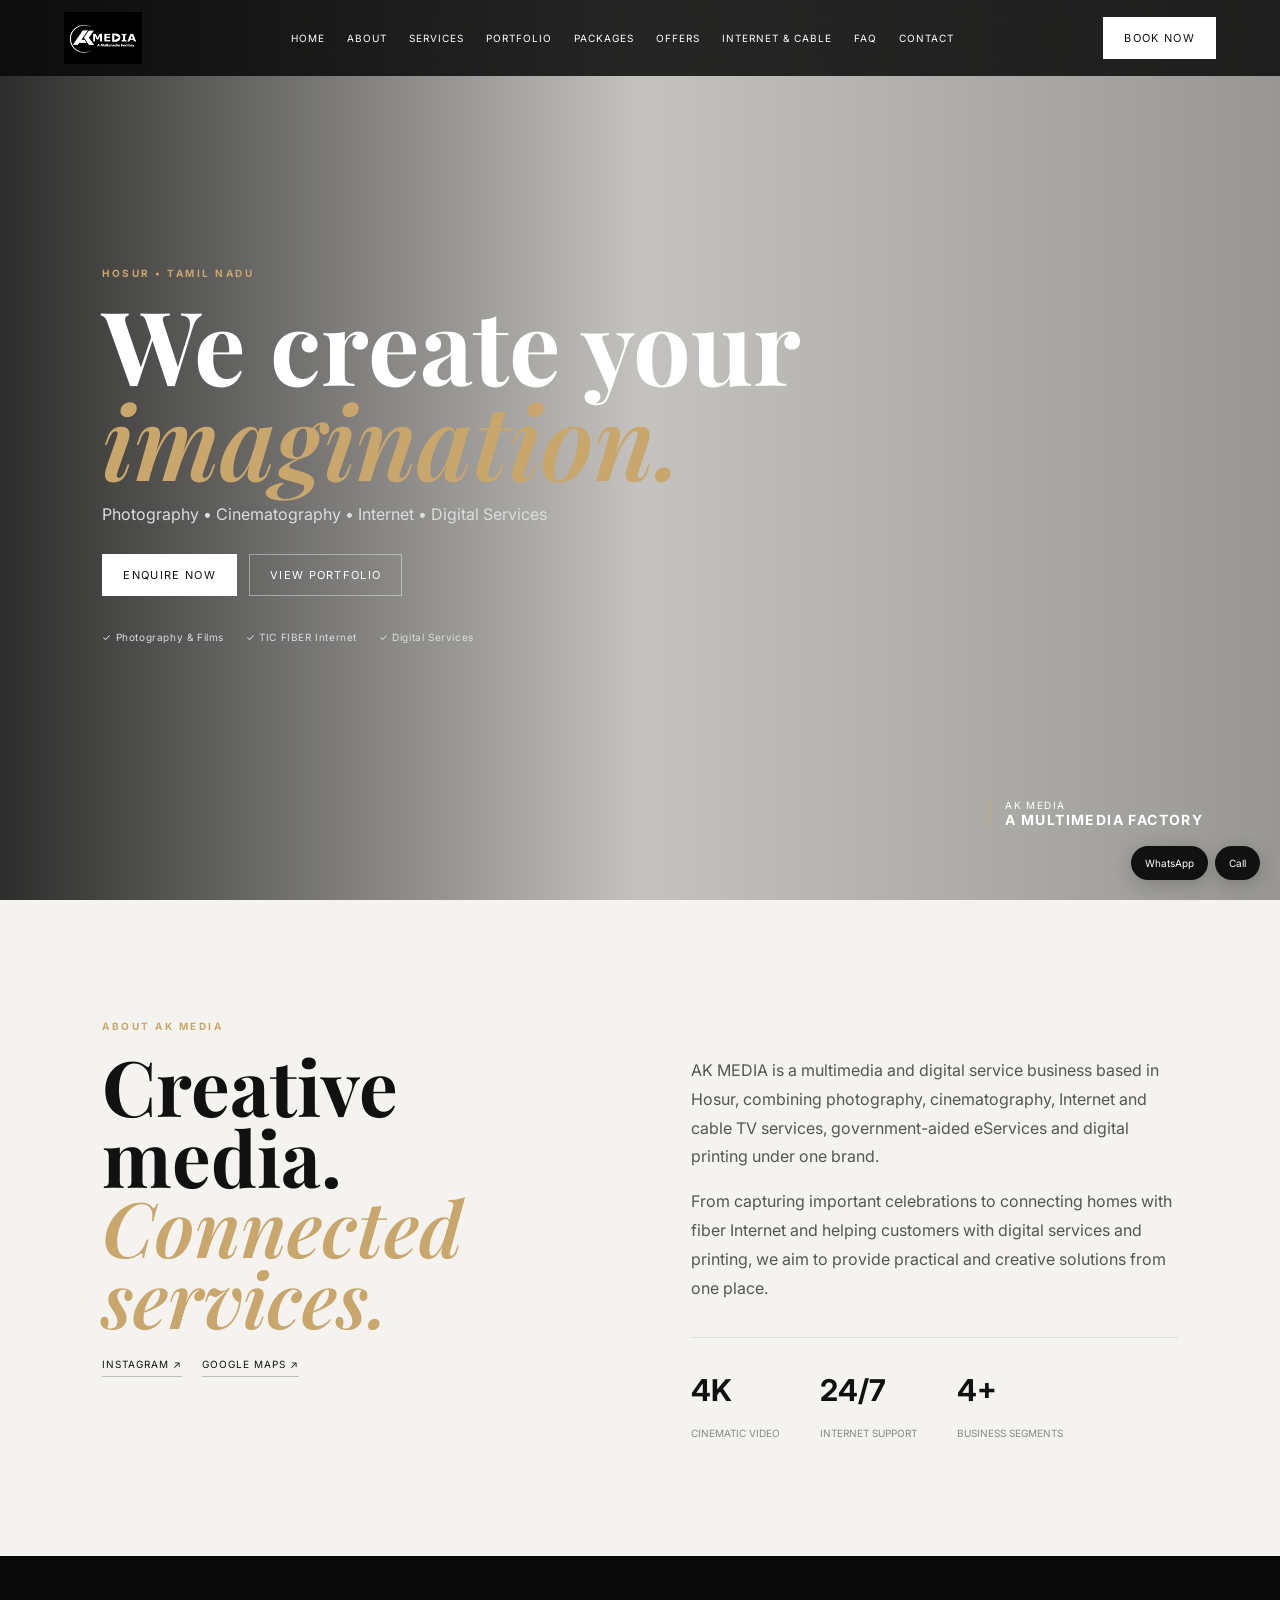
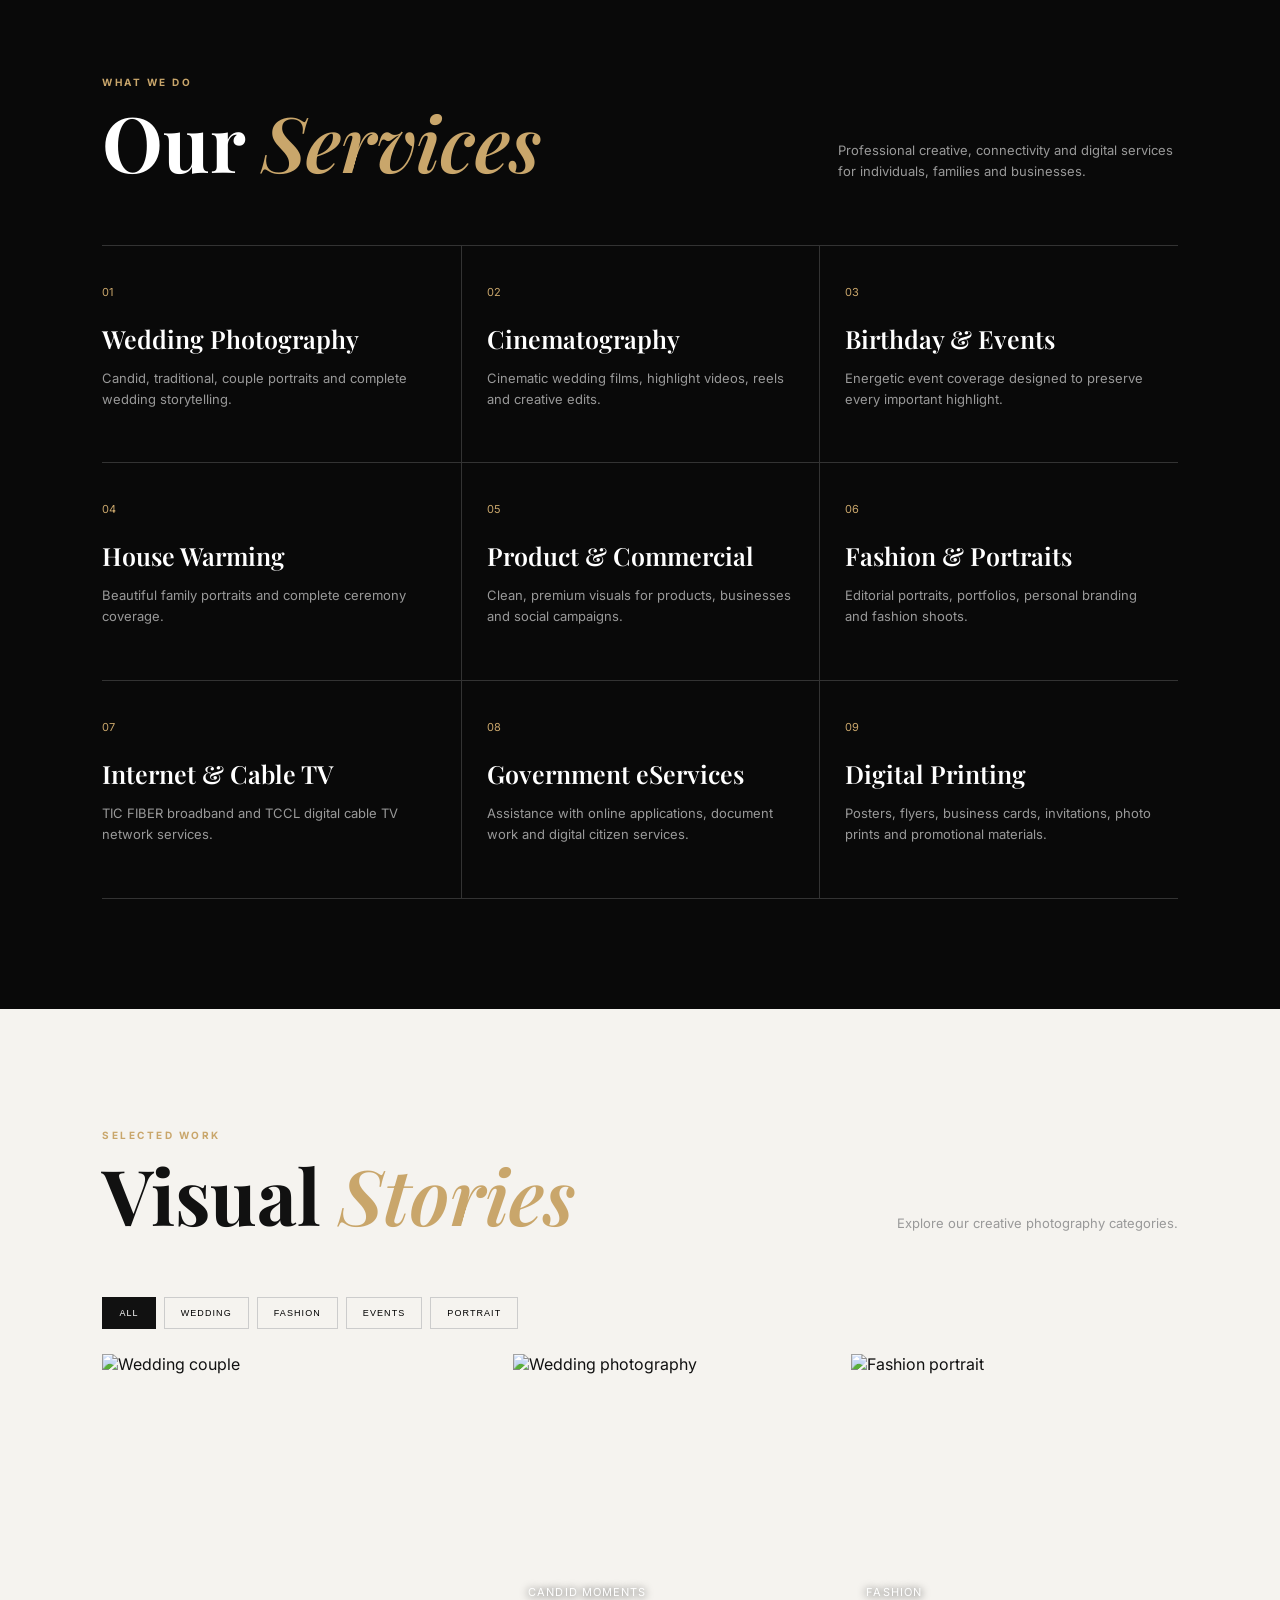
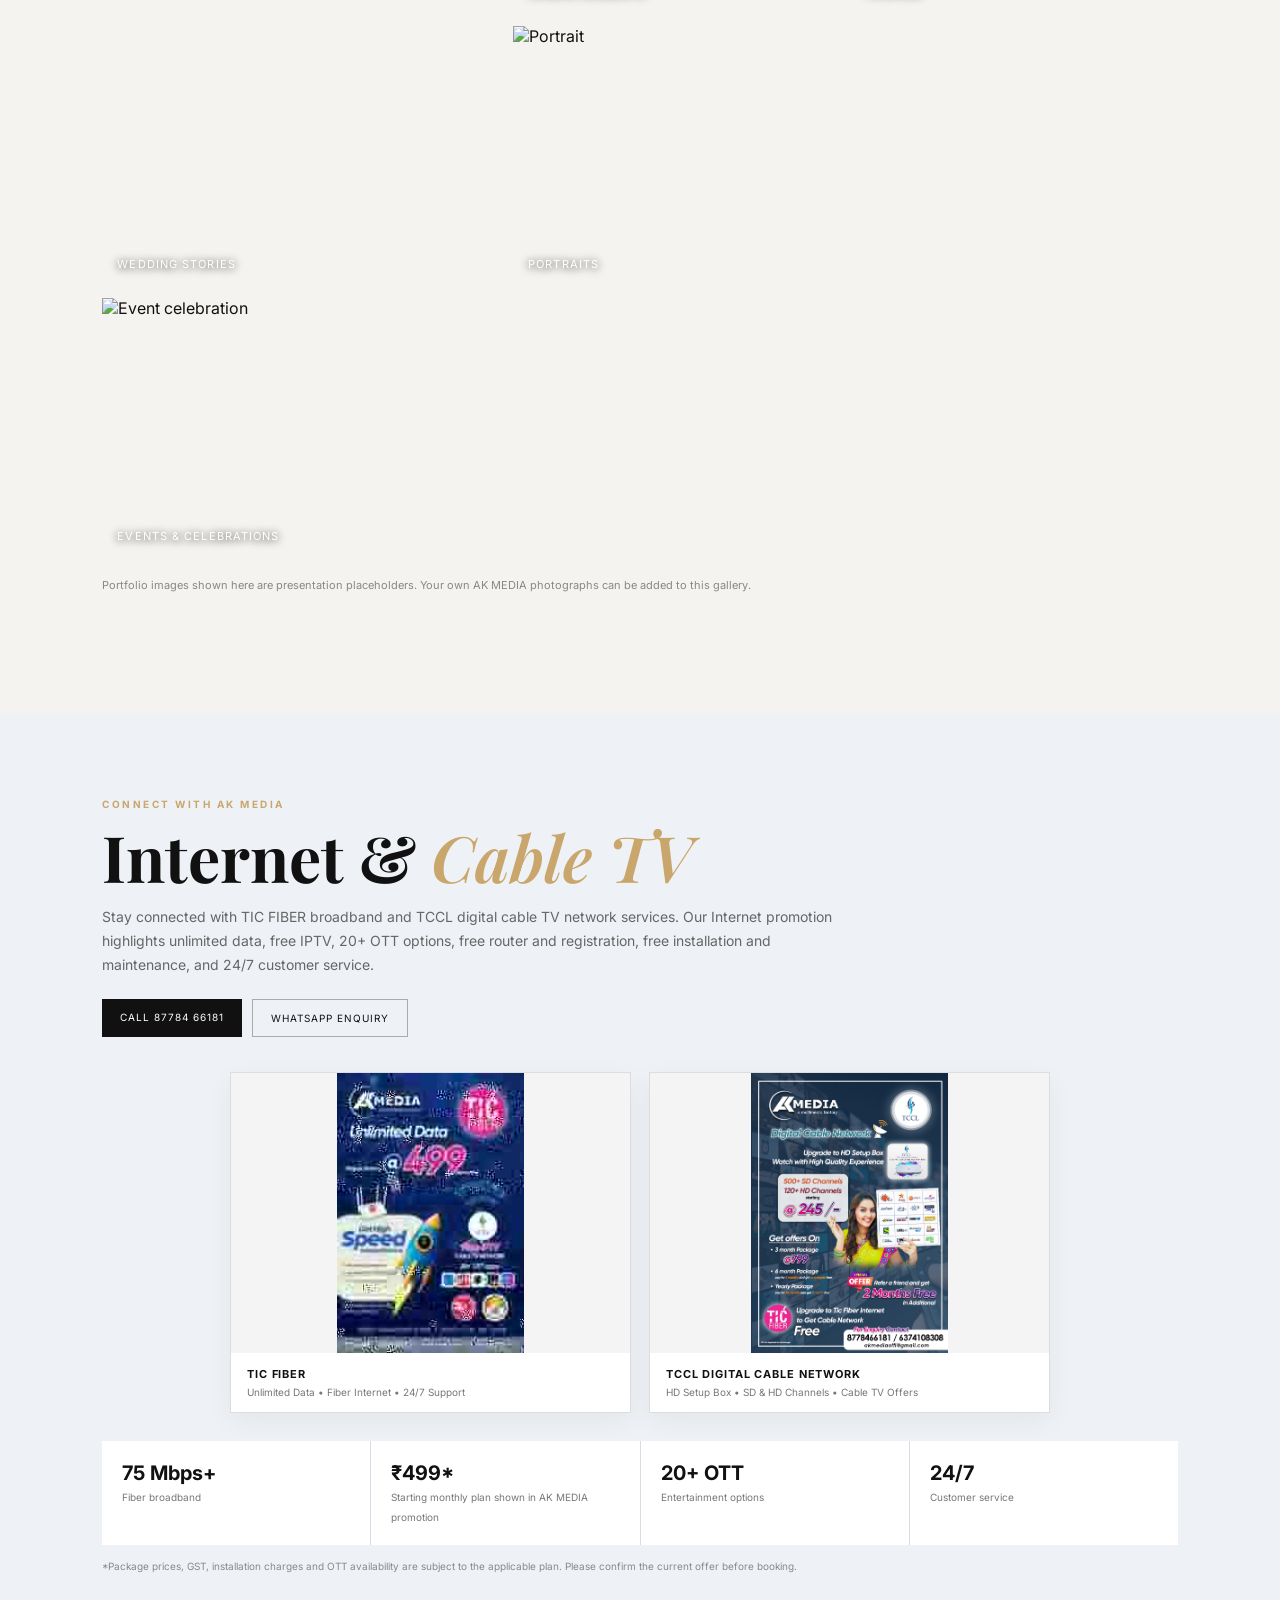
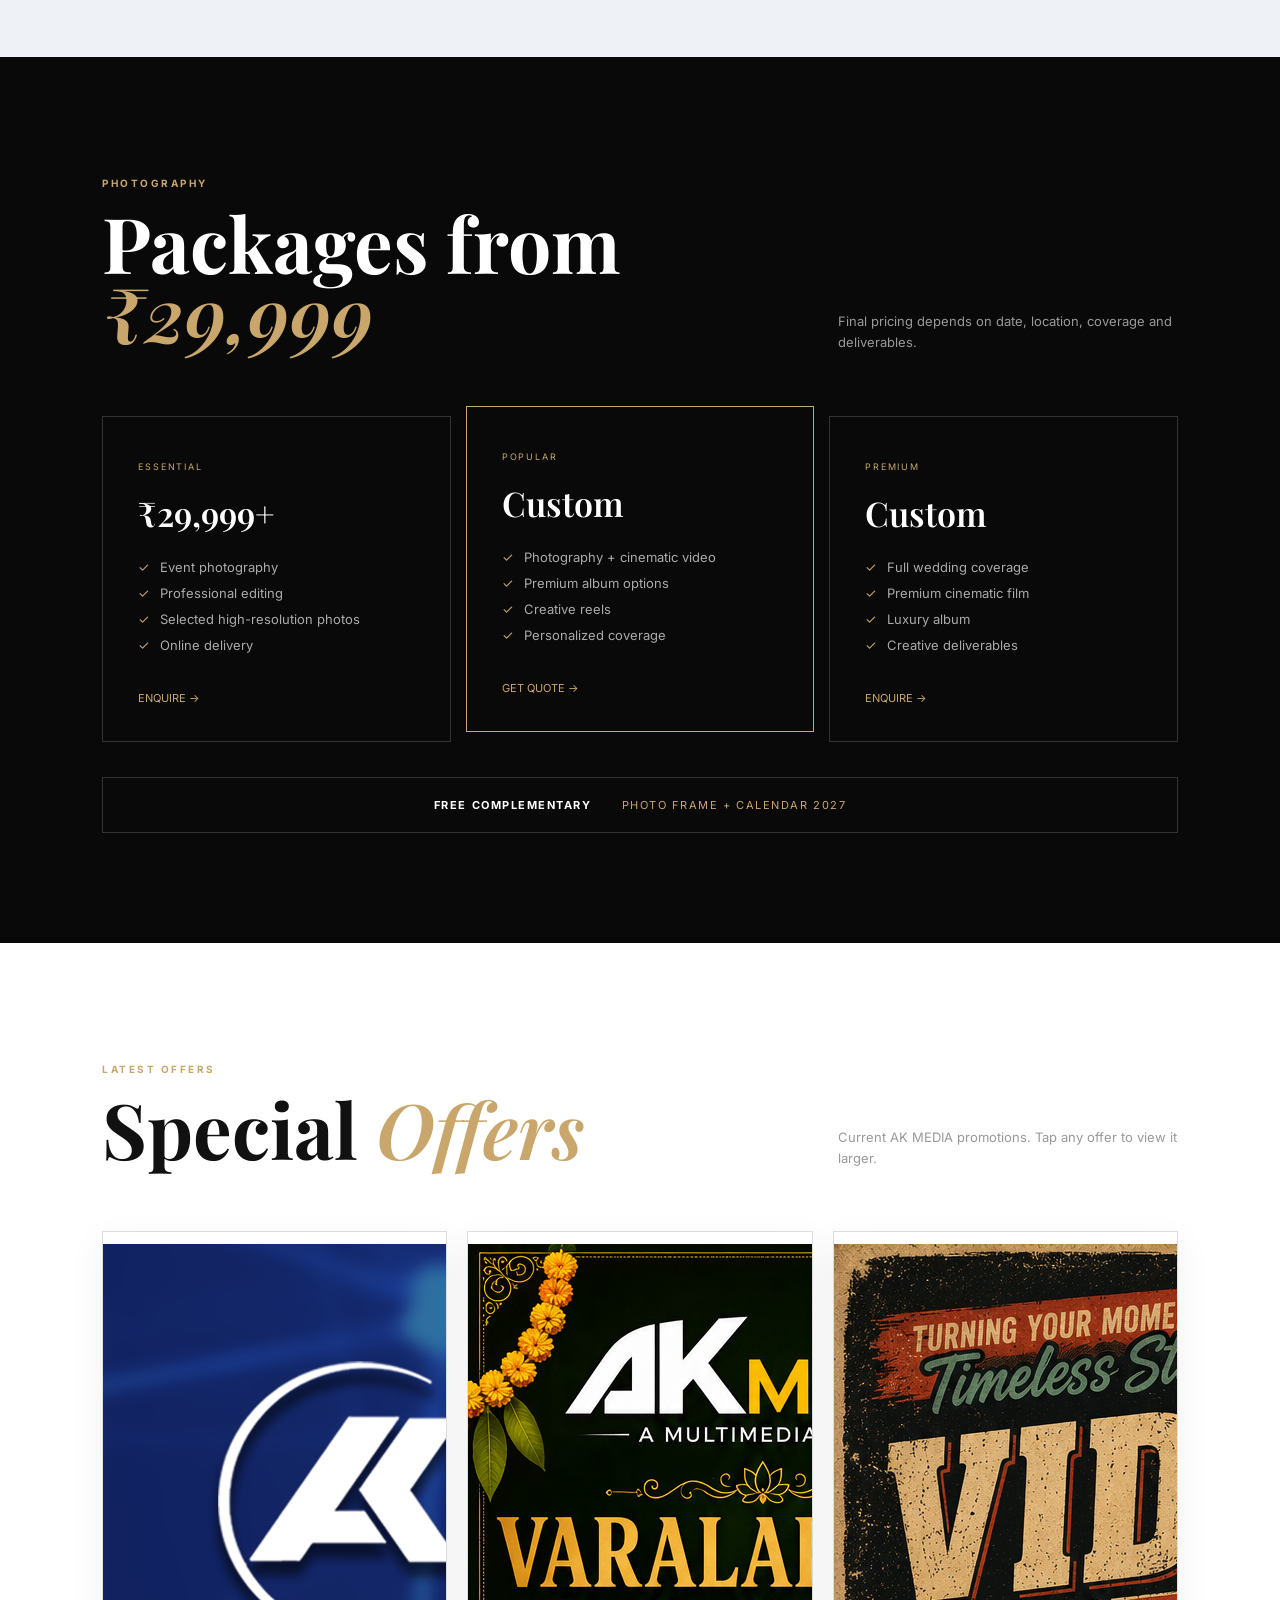
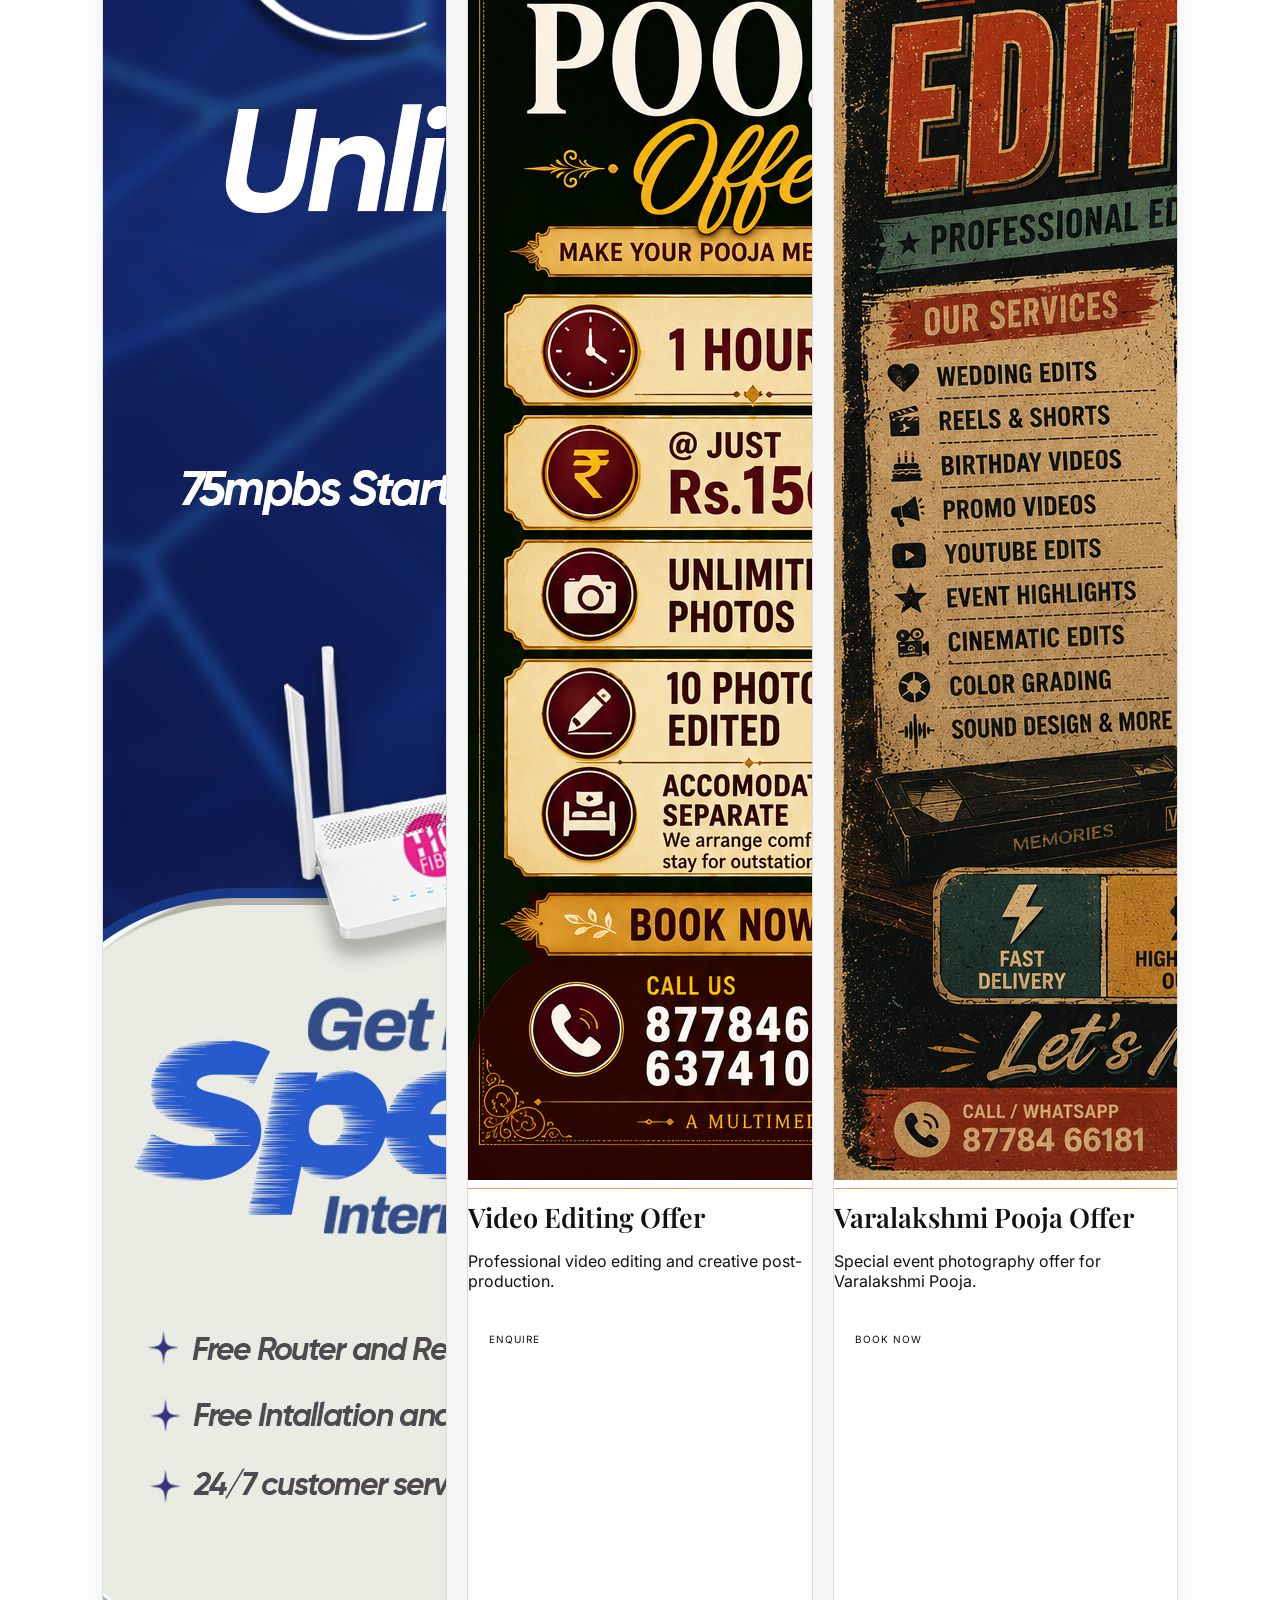
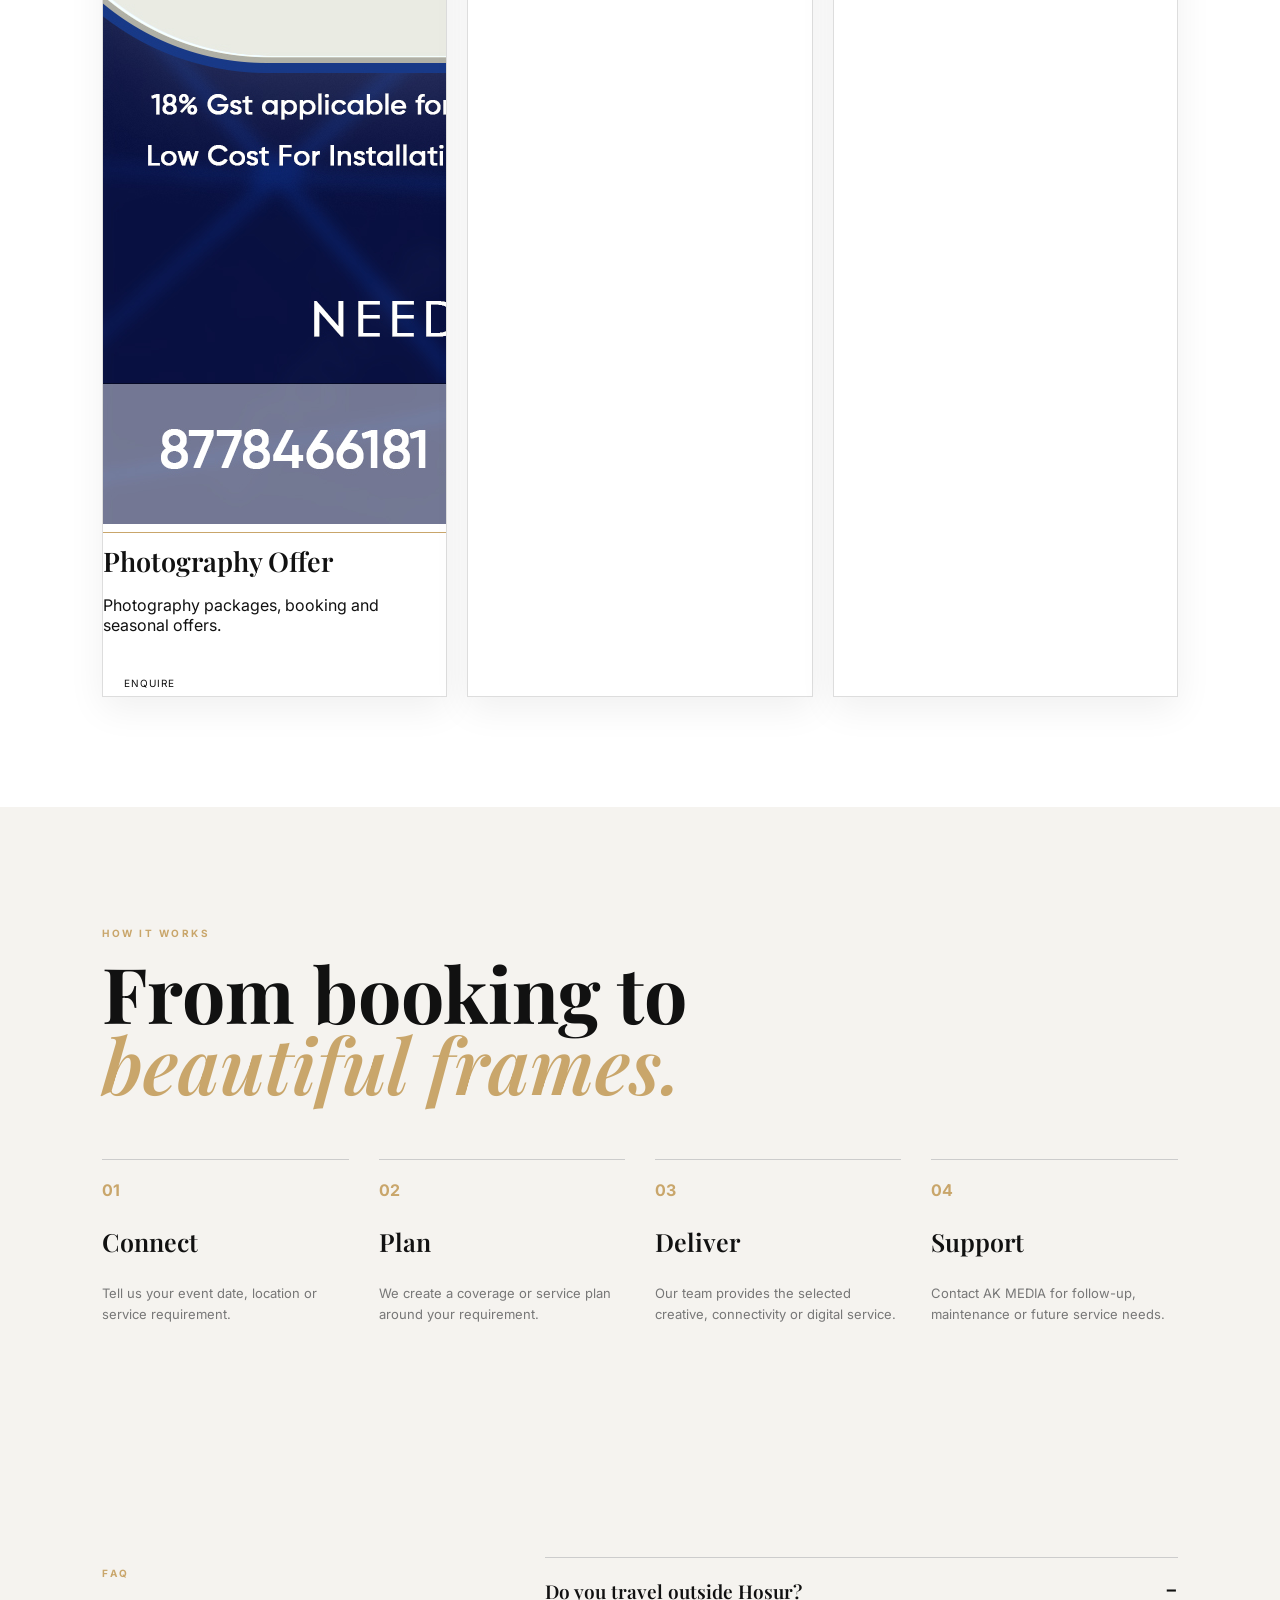
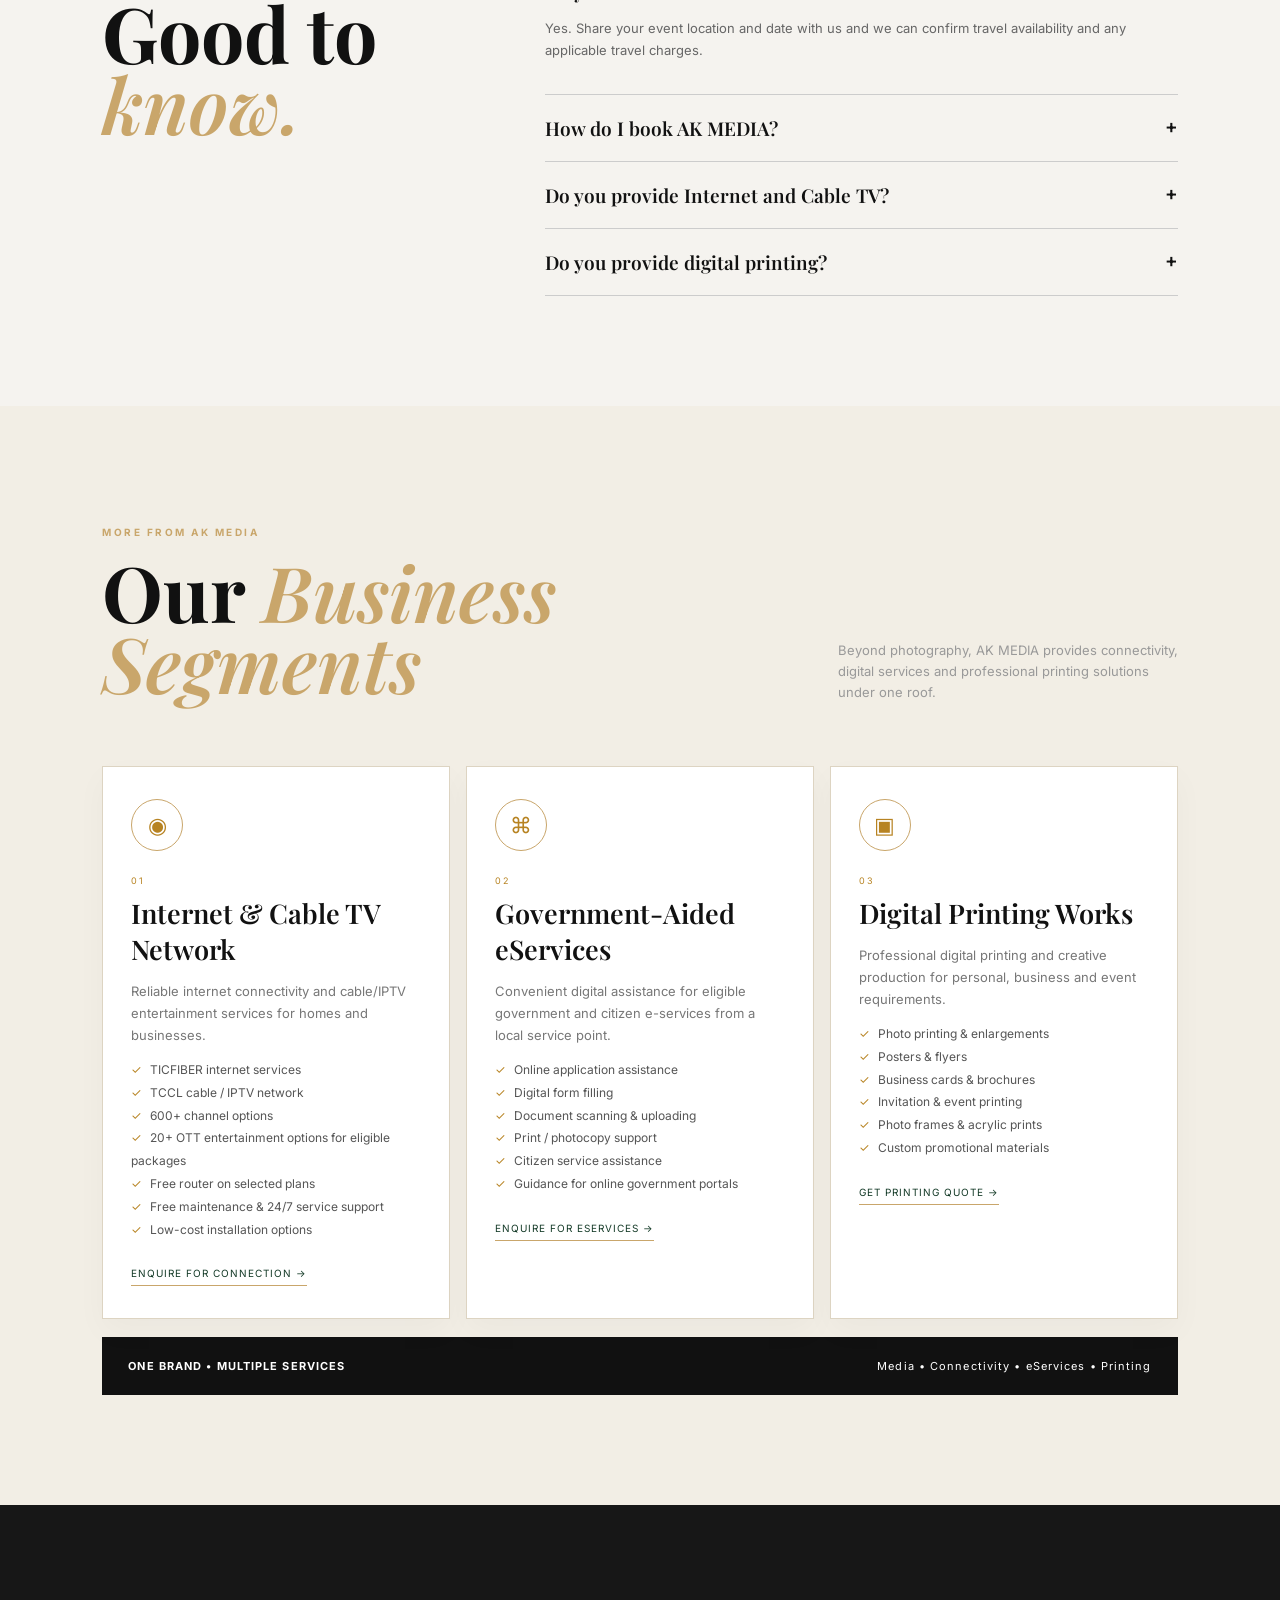
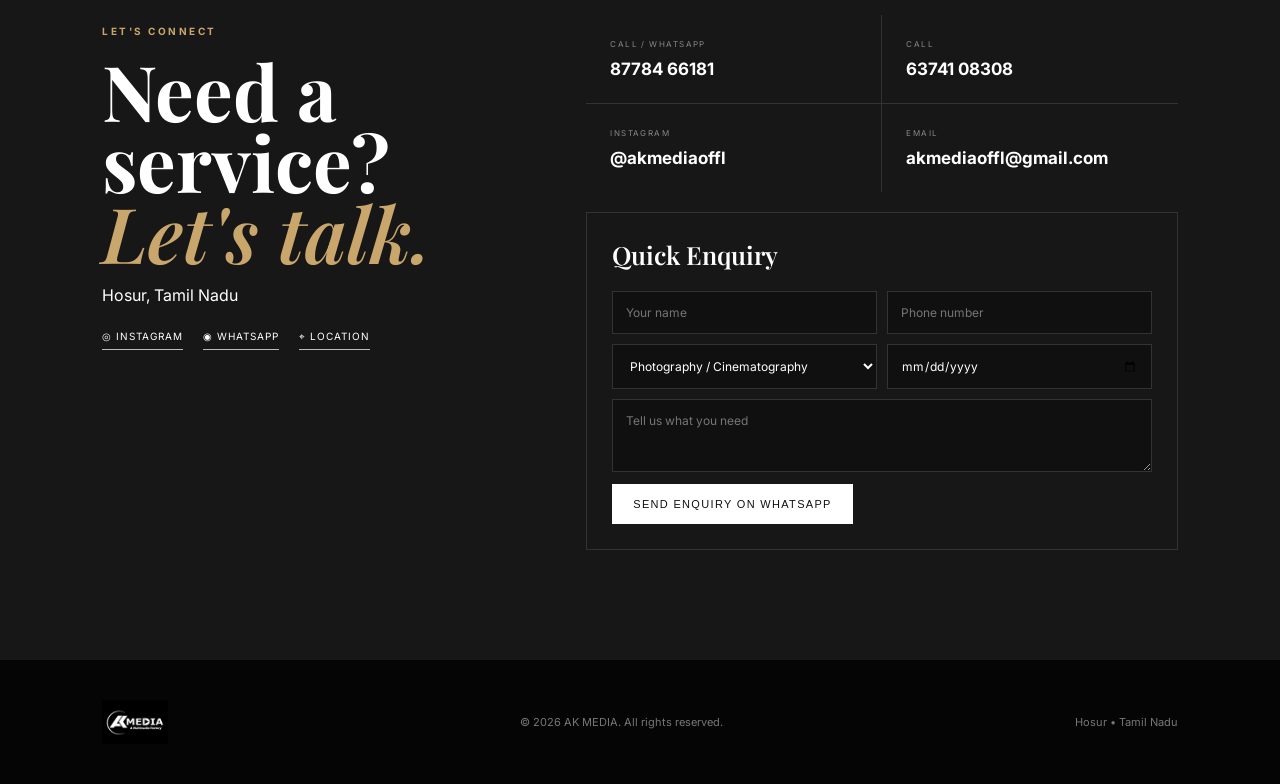
==== commit 2b8b15f9: "Add separate offer section and fix image references" ====
--- a/index.html
+++ b/index.html
@@ -6,18 +6,18 @@
 <meta name="description" content="AK MEDIA — A Multimedia Factory in Hosur. Photography, cinematography, TIC FIBER internet, TCCL cable TV network, government-aided eServices and digital printing services.">
 <meta name="keywords" content="AK MEDIA Hosur, photography Hosur, TIC FIBER Hosur, internet service Hosur, cable TV Hosur, digital printing Hosur, eServices Hosur">
 <meta name="theme-color" content="#080808">
-<meta property="og:title" content="AK MEDIA | A Multimedia Factory"><meta property="og:description" content="Photography • Internet & Cable TV • eServices • Digital Printing | Hosur, Tamil Nadu"><meta property="og:type" content="website">
 <link rel="preconnect" href="https://fonts.googleapis.com"><link rel="preconnect" href="https://fonts.gstatic.com" crossorigin><link href="https://fonts.googleapis.com/css2?family=Inter:wght@400;500;600;700&family=Playfair+Display:wght@600;700&display=swap" rel="stylesheet"><link rel="stylesheet" href="style.css">
 </head>
 <body>
-<header class="nav"><a class="brand" href="#home" aria-label="AK MEDIA Home"><img src="assets/LOGO%20WHite%20copy.jpg" alt="AK MEDIA - A Multimedia Factory" style="height:52px;width:auto;max-width:190px;object-fit:contain;display:block;"></a><button class="menu" aria-label="Open menu">☰</button><nav><a href="#home">Home</a><a href="#about">About</a><a href="#services">Services</a><a href="#portfolio">Portfolio</a><a href="#packages">Packages</a><a href="#internet">Internet & Cable</a><a href="#faq">FAQ</a><a href="#contact">Contact</a></nav><a class="nav-cta" href="https://wa.me/918778466181?text=Hi%20AK%20MEDIA%2C%20I%20would%20like%20to%20book%20a%20service." target="_blank">Book Now</a></header>
+<header class="nav"><a class="brand" href="#home" aria-label="AK MEDIA Home"><img src="assets/LOGO%20WHite%20copy.jpg" alt="AK MEDIA - A Multimedia Factory" style="height:52px;width:auto;max-width:190px;object-fit:contain;display:block;"></a><button class="menu" aria-label="Open menu">☰</button><nav><a href="#home">Home</a><a href="#about">About</a><a href="#services">Services</a><a href="#portfolio">Portfolio</a><a href="#packages">Packages</a><a href="#offers">Offers</a><a href="#internet">Internet & Cable</a><a href="#faq">FAQ</a><a href="#contact">Contact</a></nav><a class="nav-cta" href="https://wa.me/918778466181?text=Hi%20AK%20MEDIA%2C%20I%20would%20like%20to%20book%20a%20service." target="_blank">Book Now</a></header>
 <main>
 <section id="home" class="hero"><div class="hero-overlay"></div><div class="hero-content"><p class="eyebrow">HOSUR • TAMIL NADU</p><h1>We create your<br><em>imagination.</em></h1><p class="lead">Photography • Cinematography • Internet • Digital Services</p><div class="actions"><a class="btn primary" href="#contact">Enquire Now</a><a class="btn ghost" href="#portfolio">View Portfolio</a></div><div class="hero-points"><span>✓ Photography & Films</span><span>✓ TIC FIBER Internet</span><span>✓ Digital Services</span></div></div><div class="hero-badge">AK MEDIA<br><strong>A MULTIMEDIA FACTORY</strong></div></section>
 <section id="about" class="section about"><div><p class="eyebrow">ABOUT AK MEDIA</p><h2>Creative media.<br><em>Connected services.</em></h2><div class="mini-links"><a href="https://instagram.com/akmediaoffl" target="_blank">Instagram ↗</a><a href="https://www.google.com/maps/search/?api=1&query=AK%20MEDIA%20Hosur%20Tamil%20Nadu" target="_blank">Google Maps ↗</a></div></div><div class="copy"><p>AK MEDIA is a multimedia and digital service business based in Hosur, combining photography, cinematography, Internet and cable TV services, government-aided eServices and digital printing under one brand.</p><p>From capturing important celebrations to connecting homes with fiber Internet and helping customers with digital services and printing, we aim to provide practical and creative solutions from one place.</p><div class="stats"><div><b>4K</b><span>Cinematic video</span></div><div><b>24/7</b><span>Internet support</span></div><div><b>4+</b><span>Business segments</span></div></div></div></section>
 <section id="services" class="section dark"><div class="section-head"><div><p class="eyebrow">WHAT WE DO</p><h2>Our <em>Services</em></h2></div><p>Professional creative, connectivity and digital services for individuals, families and businesses.</p></div><div class="service-grid"><article><span>01</span><h3>Wedding Photography</h3><p>Candid, traditional, couple portraits and complete wedding storytelling.</p></article><article><span>02</span><h3>Cinematography</h3><p>Cinematic wedding films, highlight videos, reels and creative edits.</p></article><article><span>03</span><h3>Birthday & Events</h3><p>Energetic event coverage designed to preserve every important highlight.</p></article><article><span>04</span><h3>House Warming</h3><p>Beautiful family portraits and complete ceremony coverage.</p></article><article><span>05</span><h3>Product & Commercial</h3><p>Clean, premium visuals for products, businesses and social campaigns.</p></article><article><span>06</span><h3>Fashion & Portraits</h3><p>Editorial portraits, portfolios, personal branding and fashion shoots.</p></article><article><span>07</span><h3>Internet & Cable TV</h3><p>TIC FIBER broadband and TCCL digital cable TV network services.</p></article><article><span>08</span><h3>Government eServices</h3><p>Assistance with online applications, document work and digital citizen services.</p></article><article><span>09</span><h3>Digital Printing</h3><p>Posters, flyers, business cards, invitations, photo prints and promotional materials.</p></article></div></section>
 <section id="portfolio" class="section portfolio"><div class="section-head"><div><p class="eyebrow">SELECTED WORK</p><h2>Visual <em>Stories</em></h2></div><p>Explore our creative photography categories.</p></div><div class="filters"><button class="filter active" data-filter="all">All</button><button class="filter" data-filter="wedding">Wedding</button><button class="filter" data-filter="fashion">Fashion</button><button class="filter" data-filter="events">Events</button><button class="filter" data-filter="portrait">Portrait</button></div><div class="gallery"><figure class="tall" data-cat="wedding"><img src="https://images.unsplash.com/photo-1519741497674-611481863552?auto=format&fit=crop&w=1000&q=85" alt="Wedding couple"><figcaption>Wedding Stories</figcaption></figure><figure data-cat="wedding"><img src="https://images.unsplash.com/photo-1537633552985-df8429e8048b?auto=format&fit=crop&w=1000&q=85" alt="Wedding photography"><figcaption>Candid Moments</figcaption></figure><figure data-cat="fashion"><img src="https://images.unsplash.com/photo-1529139574466-a303027c1d8b?auto=format&fit=crop&w=1000&q=85" alt="Fashion portrait"><figcaption>Fashion</figcaption></figure><figure data-cat="portrait"><img src="https://images.unsplash.com/photo-1492562080023-ab3db95bfbce?auto=format&fit=crop&w=1000&q=85" alt="Portrait"><figcaption>Portraits</figcaption></figure><figure class="wide" data-cat="events"><img src="https://images.unsplash.com/photo-1492684223066-81342ee5ff30?auto=format&fit=crop&w=1400&q=85" alt="Event celebration"><figcaption>Events & Celebrations</figcaption></figure></div><p class="portfolio-note">Portfolio images shown here are presentation placeholders. Your own AK MEDIA photographs can be added to this gallery.</p></section>
 <section id="packages" class="section dark packages"><div class="section-head"><div><p class="eyebrow">PHOTOGRAPHY</p><h2>Packages from <em>₹29,999</em></h2></div><p>Final pricing depends on date, location, coverage and deliverables.</p></div><div class="package-grid"><article class="package"><p class="tag">ESSENTIAL</p><h3>₹29,999+</h3><ul><li>Event photography</li><li>Professional editing</li><li>Selected high-resolution photos</li><li>Online delivery</li></ul><a href="#contact">Enquire →</a></article><article class="package featured"><p class="tag">POPULAR</p><h3>Custom</h3><ul><li>Photography + cinematic video</li><li>Premium album options</li><li>Creative reels</li><li>Personalized coverage</li></ul><a href="#contact">Get Quote →</a></article><article class="package"><p class="tag">PREMIUM</p><h3>Custom</h3><ul><li>Full wedding coverage</li><li>Premium cinematic film</li><li>Luxury album</li><li>Creative deliverables</li></ul><a href="#contact">Enquire →</a></article></div><div class="offer"><strong>FREE COMPLEMENTARY</strong><span>PHOTO FRAME + CALENDAR 2027</span></div></section>
-<section id="internet" class="internet-section"><div class="internet-wrap"><div class="internet-intro"><p class="eyebrow">CONNECT WITH AK MEDIA</p><h2>Internet & <em>Cable TV</em></h2><p>Stay connected with TIC FIBER broadband and TCCL digital cable TV network services. Our Internet promotion highlights unlimited data, free IPTV, 20+ OTT options, free router and registration, free installation and maintenance, and 24/7 customer service.</p><div class="internet-actions"><a class="internet-btn" href="tel:+918778466181">Call 87784 66181</a><a class="internet-btn outline" href="https://wa.me/918778466181?text=Hi%20AK%20MEDIA%2C%20I%20need%20TIC%20FIBER%20Internet%20%2F%20Cable%20TV%20information." target="_blank">WhatsApp Enquiry</a></div></div><div class="internet-gallery"><figure><img src="assets/A5%20Front%20copy.jpg" alt="TIC FIBER unlimited Internet promotion"><figcaption><strong>TIC FIBER</strong><span>Unlimited Data • Free IPTV • 24/7 Support</span></figcaption></figure><figure><img src="assets/CABLE%20PACKAGE%20copy.jpg" alt="TCCL digital cable TV network promotion"><figcaption><strong>TCCL DIGITAL CABLE NETWORK</strong><span>HD Setup Box • SD & HD Channels • Cable TV Offers</span></figcaption></figure></div><div class="internet-features"><div><b>75 Mbps+</b><span>Fiber broadband</span></div><div><b>₹499*</b><span>Starting monthly plan shown in AK MEDIA promotion</span></div><div><b>20+ OTT</b><span>Entertainment options</span></div><div><b>24/7</b><span>Customer service</span></div></div><p class="internet-note">*Package prices, GST, installation charges and OTT availability are subject to the applicable plan. Please confirm the current offer before booking.</p></div></section>
+<section id="offers" class="section offers-section"><div class="section-head"><div><p class="eyebrow">LATEST OFFERS</p><h2>Special <em>Offers</em></h2></div><p>Current AK MEDIA promotions. Tap any offer to view it larger.</p></div><div class="offers-grid"><article class="offer-card"><a href="assets/A5%20Front%20copy.jpg" target="_blank"><img src="assets/A5%20Front%20copy.jpg" alt="AK MEDIA Photography Offer" loading="lazy"></a><div><h3>Photography Offer</h3><p>Photography packages, booking and seasonal offers.</p><a class="btn primary" href="https://wa.me/918778466181?text=Hi%20AK%20MEDIA%2C%20I%20am%20interested%20in%20the%20Photography%20Offer." target="_blank">Enquire</a></div></article><article class="offer-card"><a href="assets/ChatGPT%20Image%20Aug%2018%2C%202026%2C%2007_22_31%20PM%20%281%29.png" target="_blank"><img src="assets/ChatGPT%20Image%20Aug%2018%2C%202026%2C%2007_22_31%20PM%20%281%29.png" alt="AK MEDIA Video Editing Offer" loading="lazy"></a><div><h3>Video Editing Offer</h3><p>Professional video editing and creative post-production.</p><a class="btn primary" href="https://wa.me/918778466181?text=Hi%20AK%20MEDIA%2C%20I%20am%20interested%20in%20the%20Video%20Editing%20Offer." target="_blank">Enquire</a></div></article><article class="offer-card"><a href="assets/file_00000000b040820681b8dceda4759173%20%281%29.png" target="_blank"><img src="assets/file_00000000b040820681b8dceda4759173%20%281%29.png" alt="AK MEDIA Varalakshmi Pooja Offer" loading="lazy"></a><div><h3>Varalakshmi Pooja Offer</h3><p>Special event photography offer for Varalakshmi Pooja.</p><a class="btn primary" href="https://wa.me/918778466181?text=Hi%20AK%20MEDIA%2C%20I%20am%20interested%20in%20the%20Varalakshmi%20Pooja%20Offer." target="_blank">Book Now</a></div></article></div></section>
+<section id="internet" class="internet-section"><div class="internet-wrap"><div class="internet-intro"><p class="eyebrow">CONNECT WITH AK MEDIA</p><h2>Internet & <em>Cable TV</em></h2><p>Stay connected with TIC FIBER broadband and TCCL digital cable TV network services. Our Internet promotion highlights unlimited data, free IPTV, 20+ OTT options, free router and registration, free installation and maintenance, and 24/7 customer service.</p><div class="internet-actions"><a class="internet-btn" href="tel:+918778466181">Call 87784 66181</a><a class="internet-btn outline" href="https://wa.me/918778466181?text=Hi%20AK%20MEDIA%2C%20I%20need%20TIC%20FIBER%20Internet%20%2F%20Cable%20TV%20information." target="_blank">WhatsApp Enquiry</a></div></div><div class="internet-gallery"><figure><img src="assets/internet-ticfiber.svg" alt="TIC FIBER Internet service"><figcaption><strong>TIC FIBER</strong><span>Unlimited Data • Fiber Internet • 24/7 Support</span></figcaption></figure><figure><img src="assets/CABLE%20PACKAGE%20copy.jpg" alt="TCCL digital cable TV network promotion"><figcaption><strong>TCCL DIGITAL CABLE NETWORK</strong><span>HD Setup Box • SD & HD Channels • Cable TV Offers</span></figcaption></figure></div><div class="internet-features"><div><b>75 Mbps+</b><span>Fiber broadband</span></div><div><b>₹499*</b><span>Starting monthly plan shown in AK MEDIA promotion</span></div><div><b>20+ OTT</b><span>Entertainment options</span></div><div><b>24/7</b><span>Customer service</span></div></div><p class="internet-note">*Package prices, GST, installation charges and OTT availability are subject to the applicable plan. Please confirm the current offer before booking.</p></div></section>
 <section class="section process"><p class="eyebrow">HOW IT WORKS</p><h2>From booking to <em>beautiful frames.</em></h2><div class="steps"><div><b>01</b><h3>Connect</h3><p>Tell us your event date, location or service requirement.</p></div><div><b>02</b><h3>Plan</h3><p>We create a coverage or service plan around your requirement.</p></div><div><b>03</b><h3>Deliver</h3><p>Our team provides the selected creative, connectivity or digital service.</p></div><div><b>04</b><h3>Support</h3><p>Contact AK MEDIA for follow-up, maintenance or future service needs.</p></div></div></section>
 <section id="faq" class="section faq"><div><p class="eyebrow">FAQ</p><h2>Good to <em>know.</em></h2></div><div class="faq-list"><details open><summary>Do you travel outside Hosur?</summary><p>Yes. Share your event location and date with us and we can confirm travel availability and any applicable travel charges.</p></details><details><summary>How do I book AK MEDIA?</summary><p>Contact us by WhatsApp or phone. Share your requirement and we will guide you through the booking or service process.</p></details><details><summary>Do you provide Internet and Cable TV?</summary><p>Yes. AK MEDIA promotes TIC FIBER Internet and TCCL digital cable TV network services. Contact us for current availability, package and installation details.</p></details><details><summary>Do you provide digital printing?</summary><p>Yes. We provide digital printing services such as posters, flyers, business cards, invitations, photo prints and promotional materials.</p></details></div></section>
 <section id="contact" class="section contact"><div><p class="eyebrow">LET'S CONNECT</p><h2>Need a service?<br><em>Let's talk.</em></h2><p>Hosur, Tamil Nadu</p><div class="socials"><a href="https://instagram.com/akmediaoffl" target="_blank" aria-label="Instagram">◎ Instagram</a><a href="https://wa.me/918778466181" target="_blank" aria-label="WhatsApp">◉ WhatsApp</a><a href="https://www.google.com/maps/search/?api=1&query=AK%20MEDIA%20Hosur%20Tamil%20Nadu" target="_blank" aria-label="Google Maps">⌖ Location</a></div></div><div class="contact-side"><div class="contact-card"><a href="tel:+918778466181"><small>CALL / WHATSAPP</small><strong>87784 66181</strong></a><a href="tel:+916374108308"><small>CALL</small><strong>63741 08308</strong></a><a href="https://instagram.com/akmediaoffl" target="_blank"><small>INSTAGRAM</small><strong>@akmediaoffl</strong></a><a href="mailto:akmediaoffl@gmail.com"><small>EMAIL</small><strong>akmediaoffl@gmail.com</strong></a></div><form id="bookingForm"><h3>Quick Enquiry</h3><div class="form-grid"><input name="name" placeholder="Your name" required><input name="phone" placeholder="Phone number" required><select name="service"><option>Photography / Cinematography</option><option>TIC FIBER Internet</option><option>TCCL Cable TV</option><option>Government eServices</option><option>Digital Printing</option><option>Albums / Frames</option></select><input name="date" type="date"><textarea name="message" rows="3" placeholder="Tell us what you need"></textarea></div><button class="btn primary form-btn" type="submit">Send Enquiry on WhatsApp</button></form></div></section>
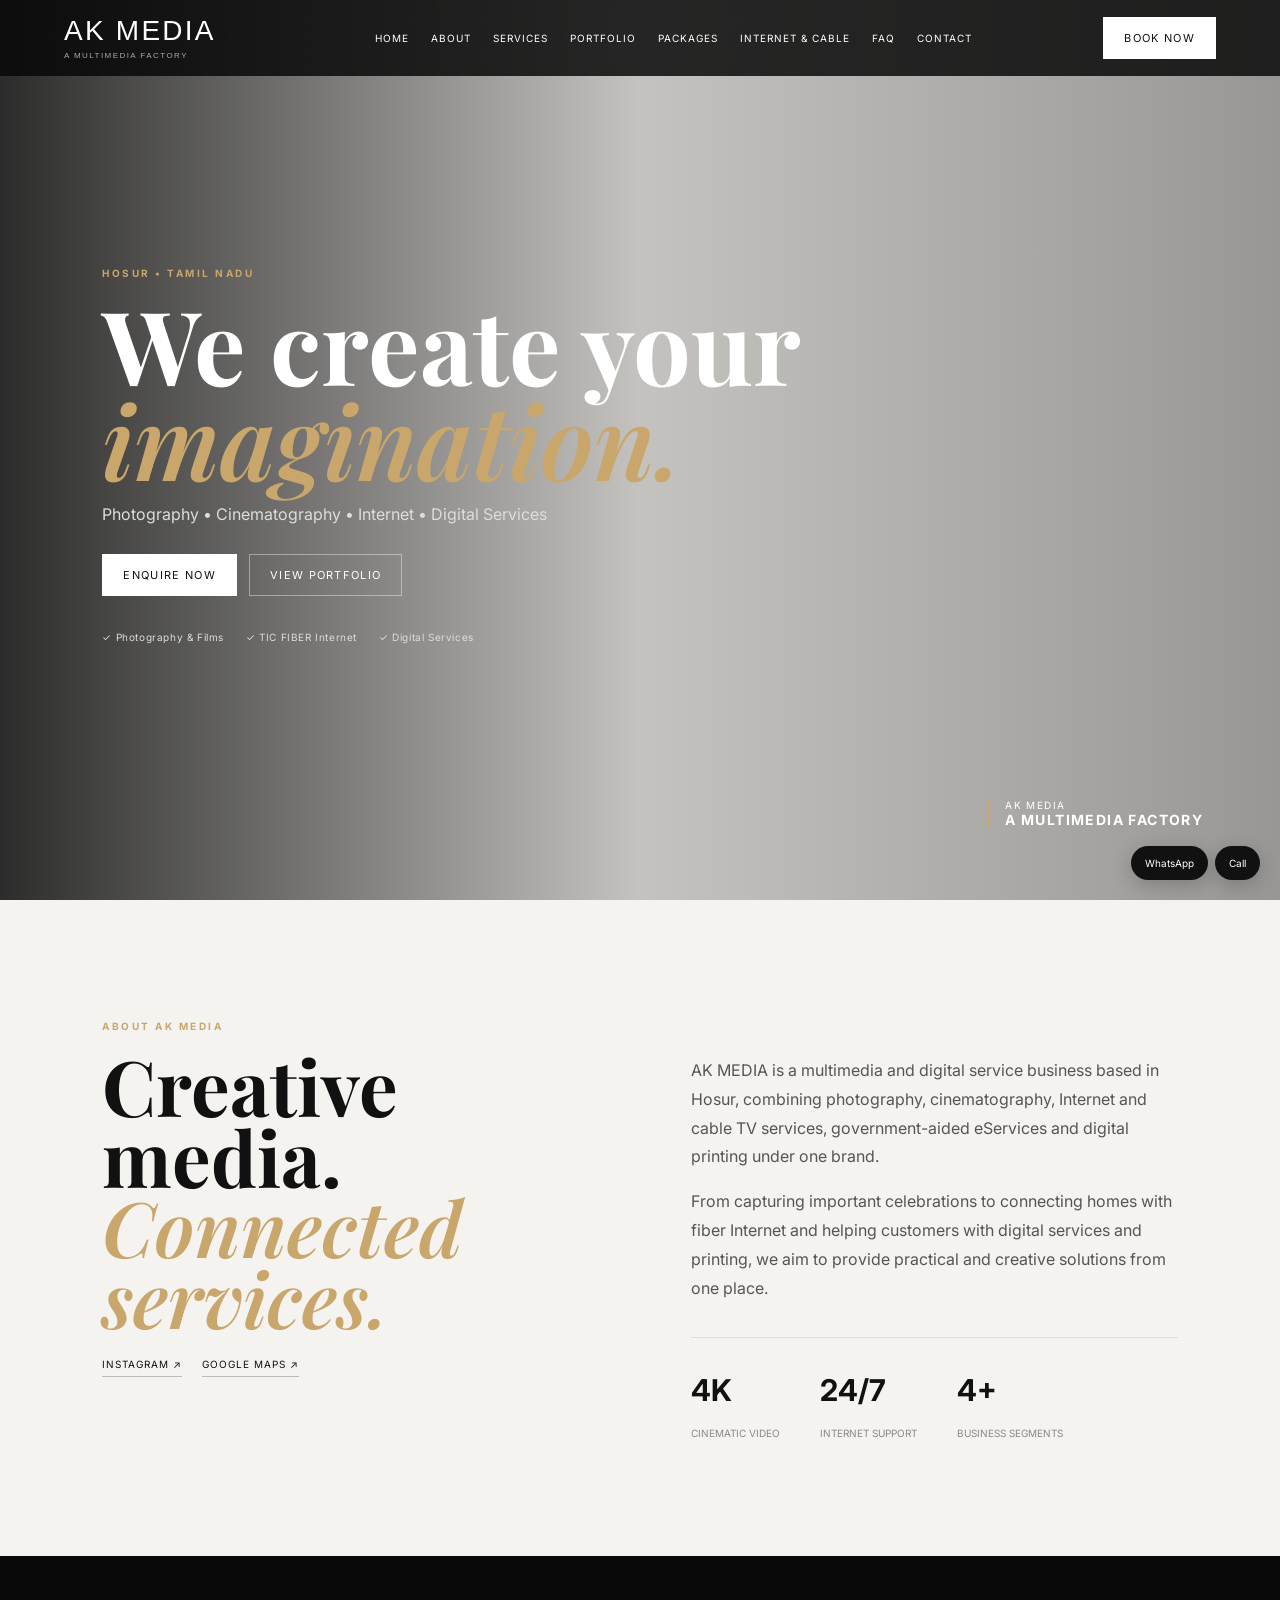
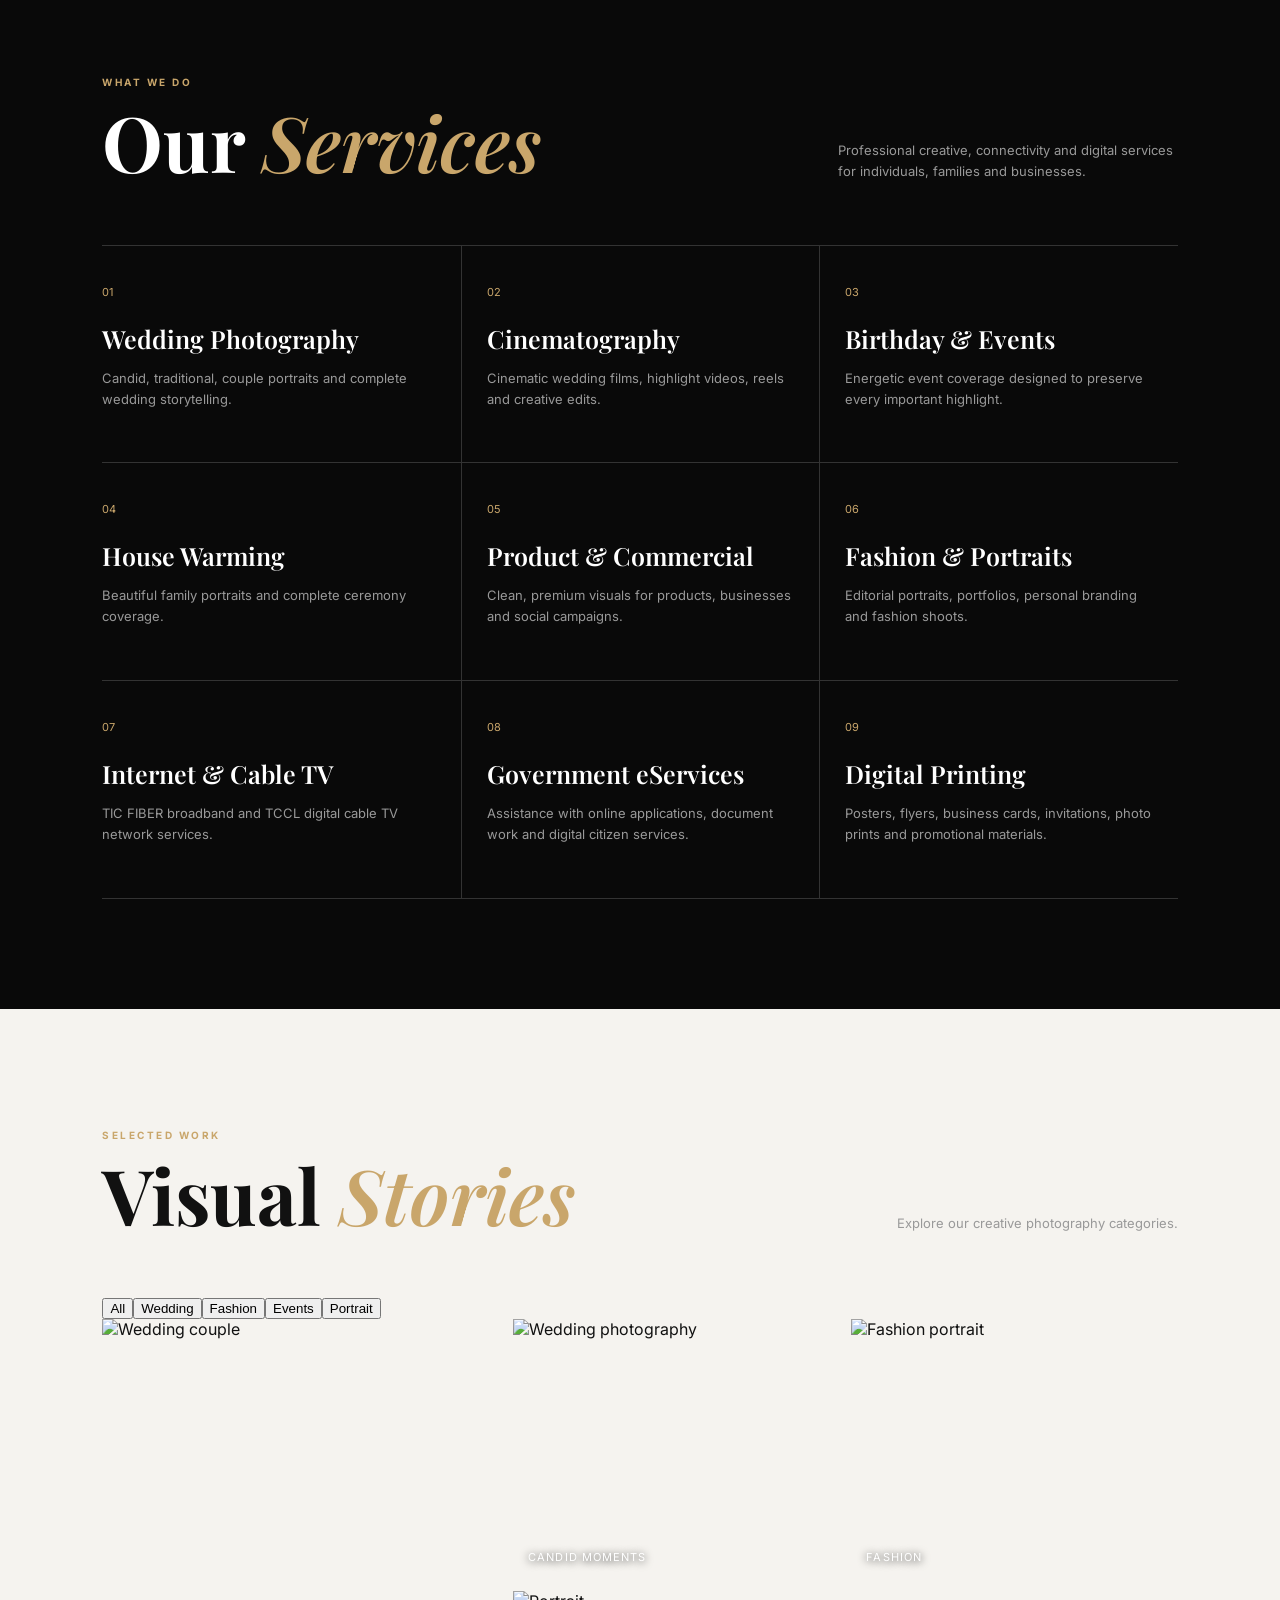
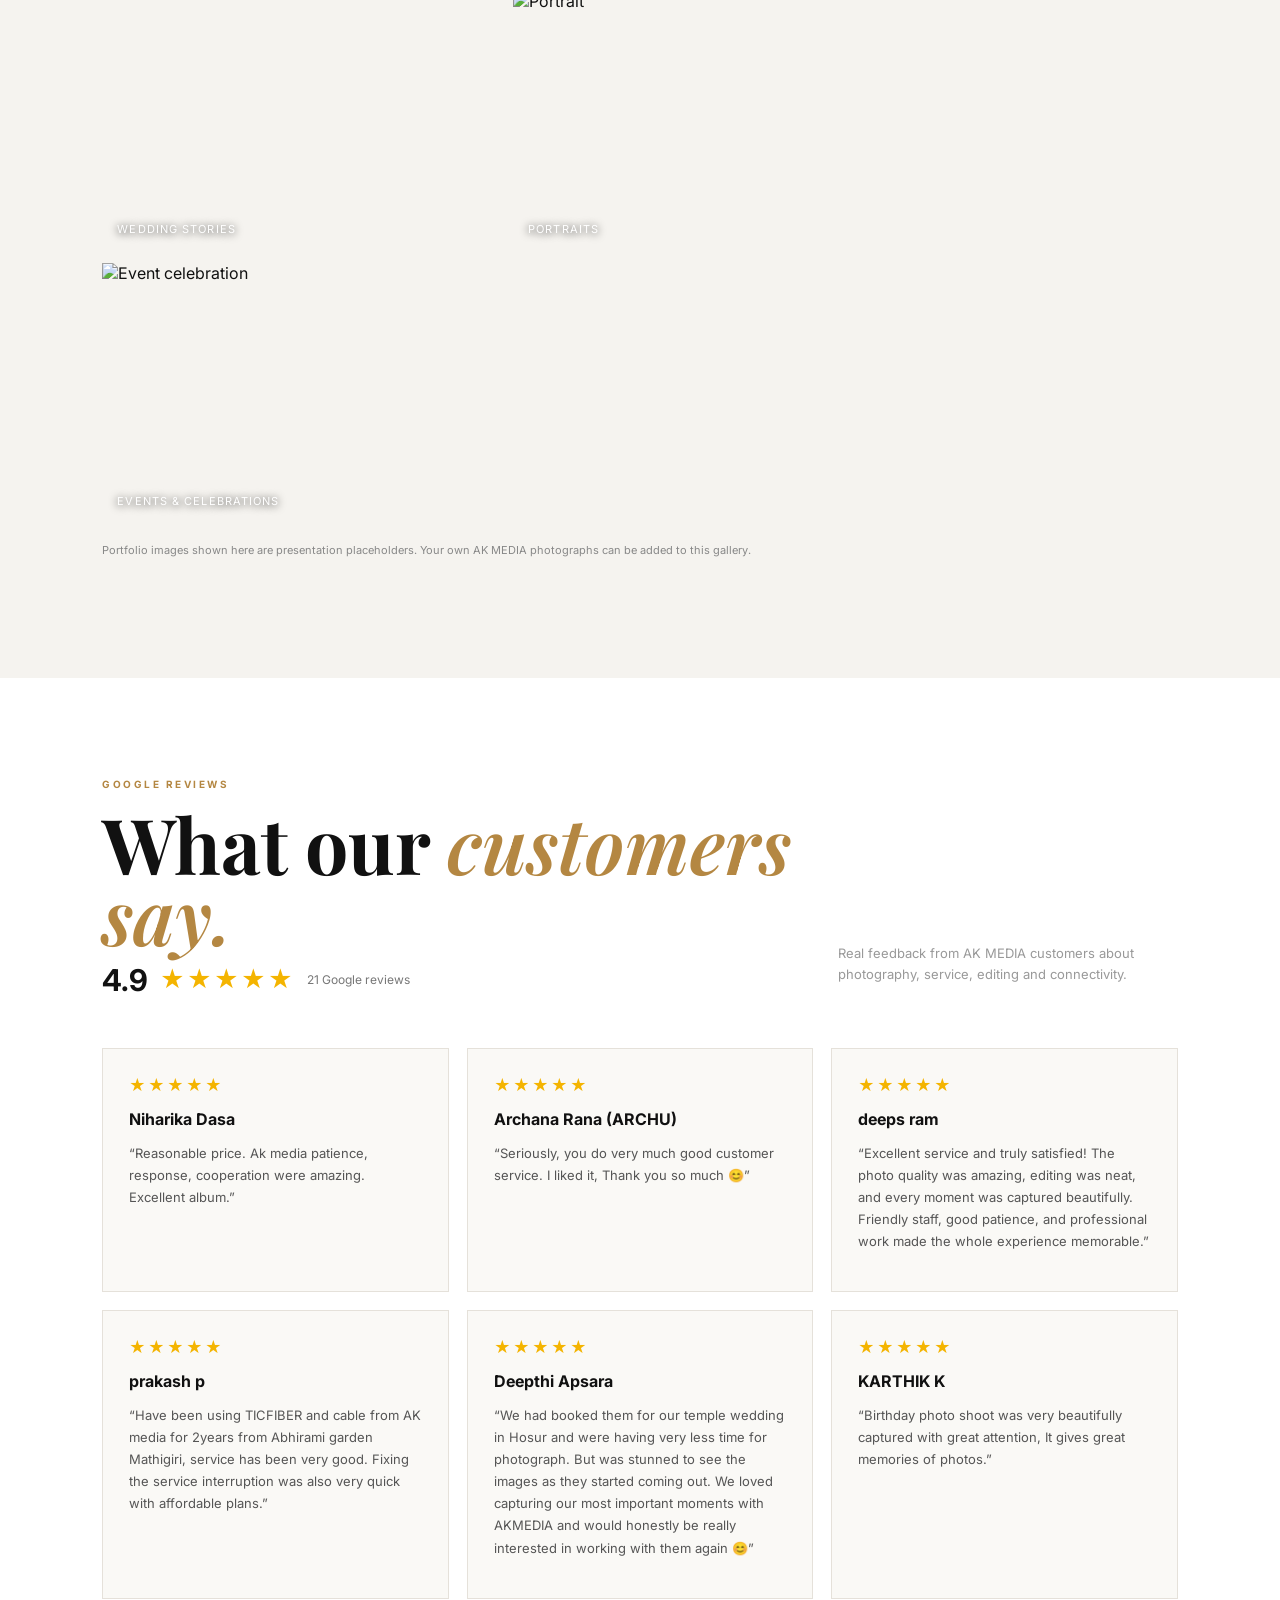
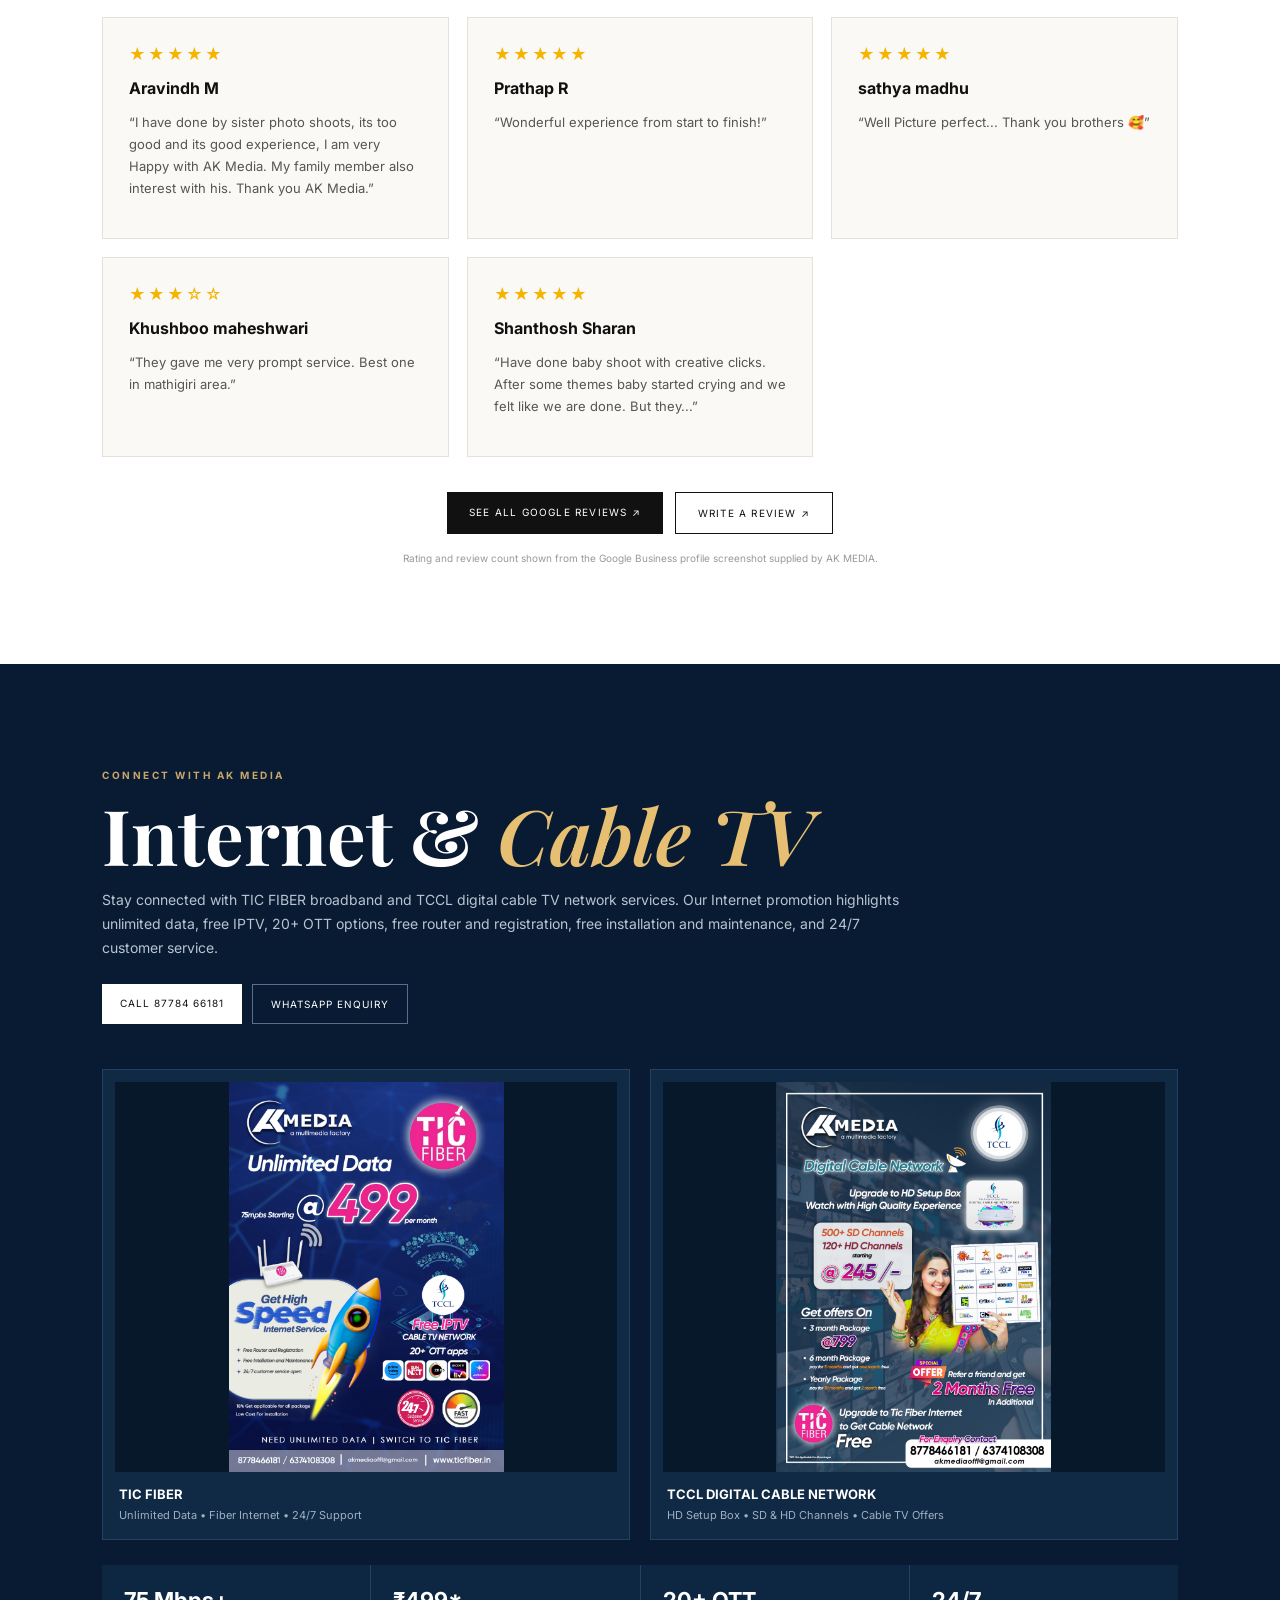
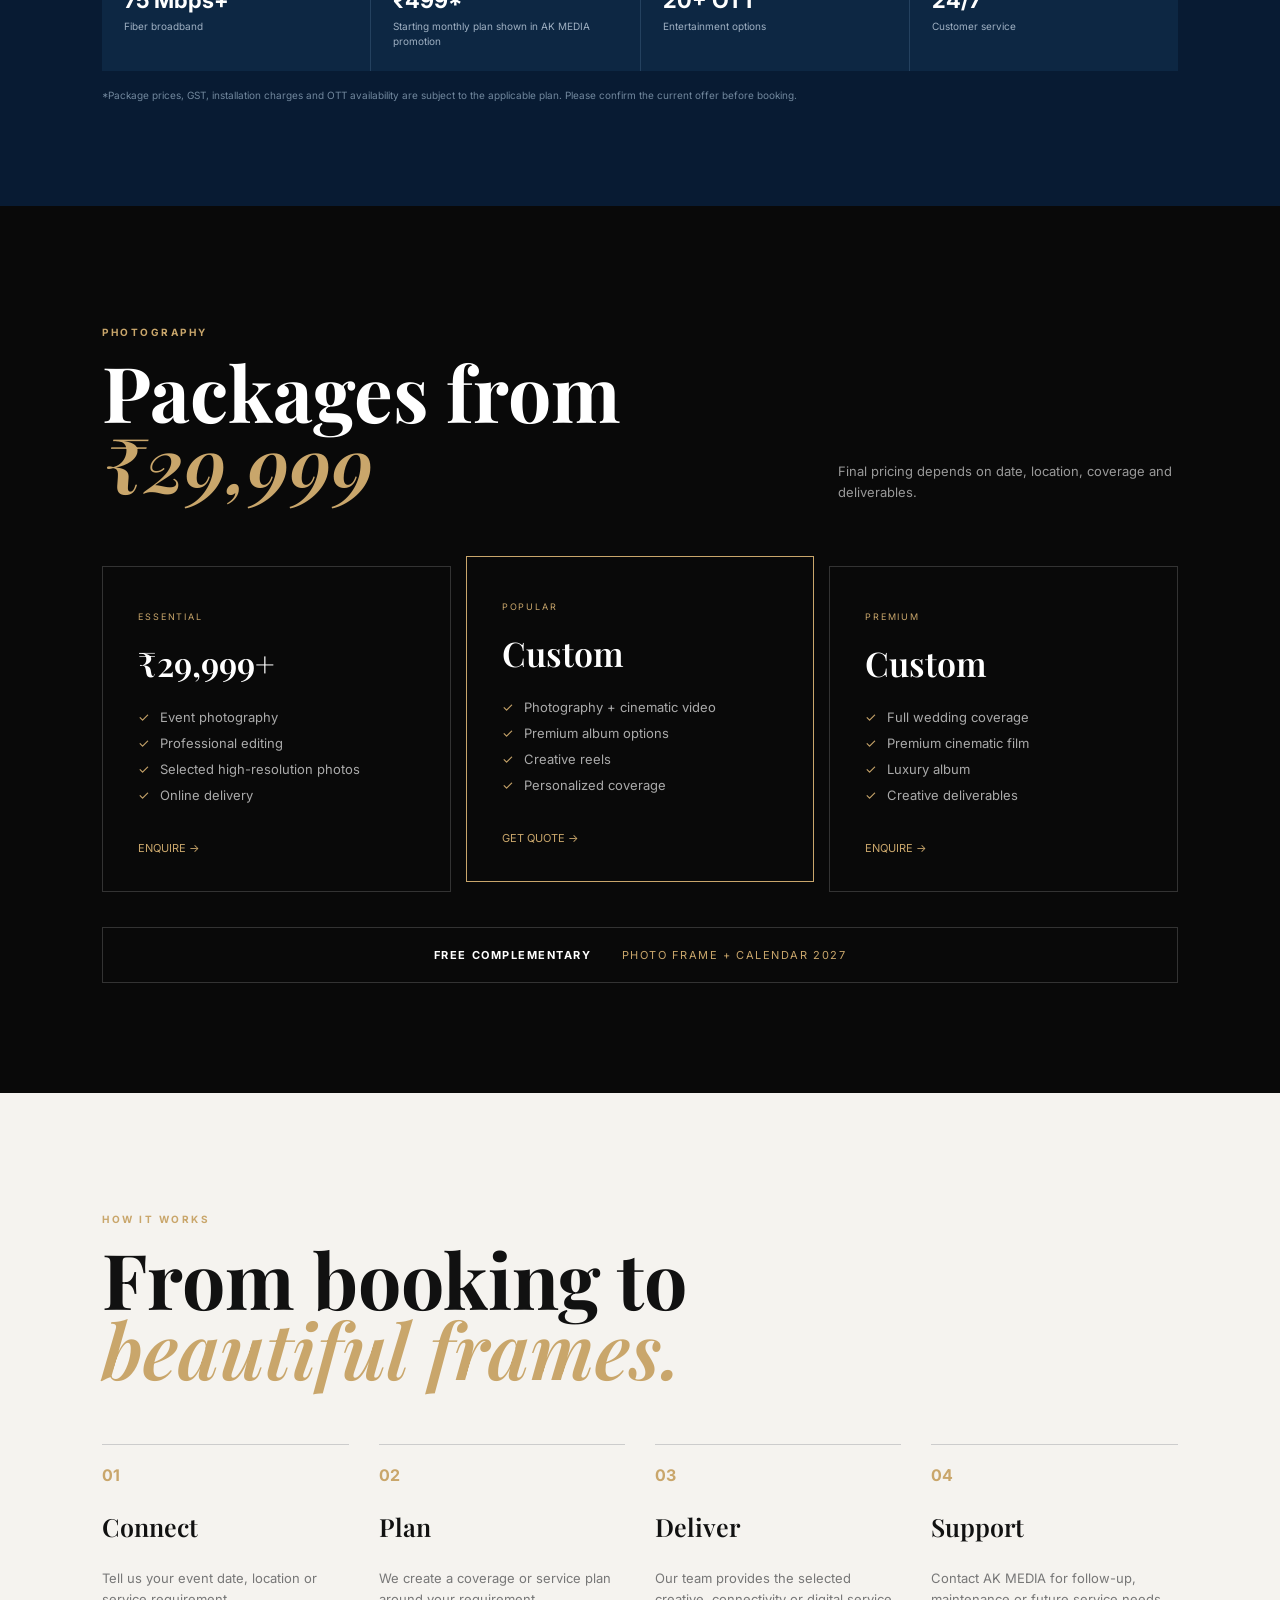
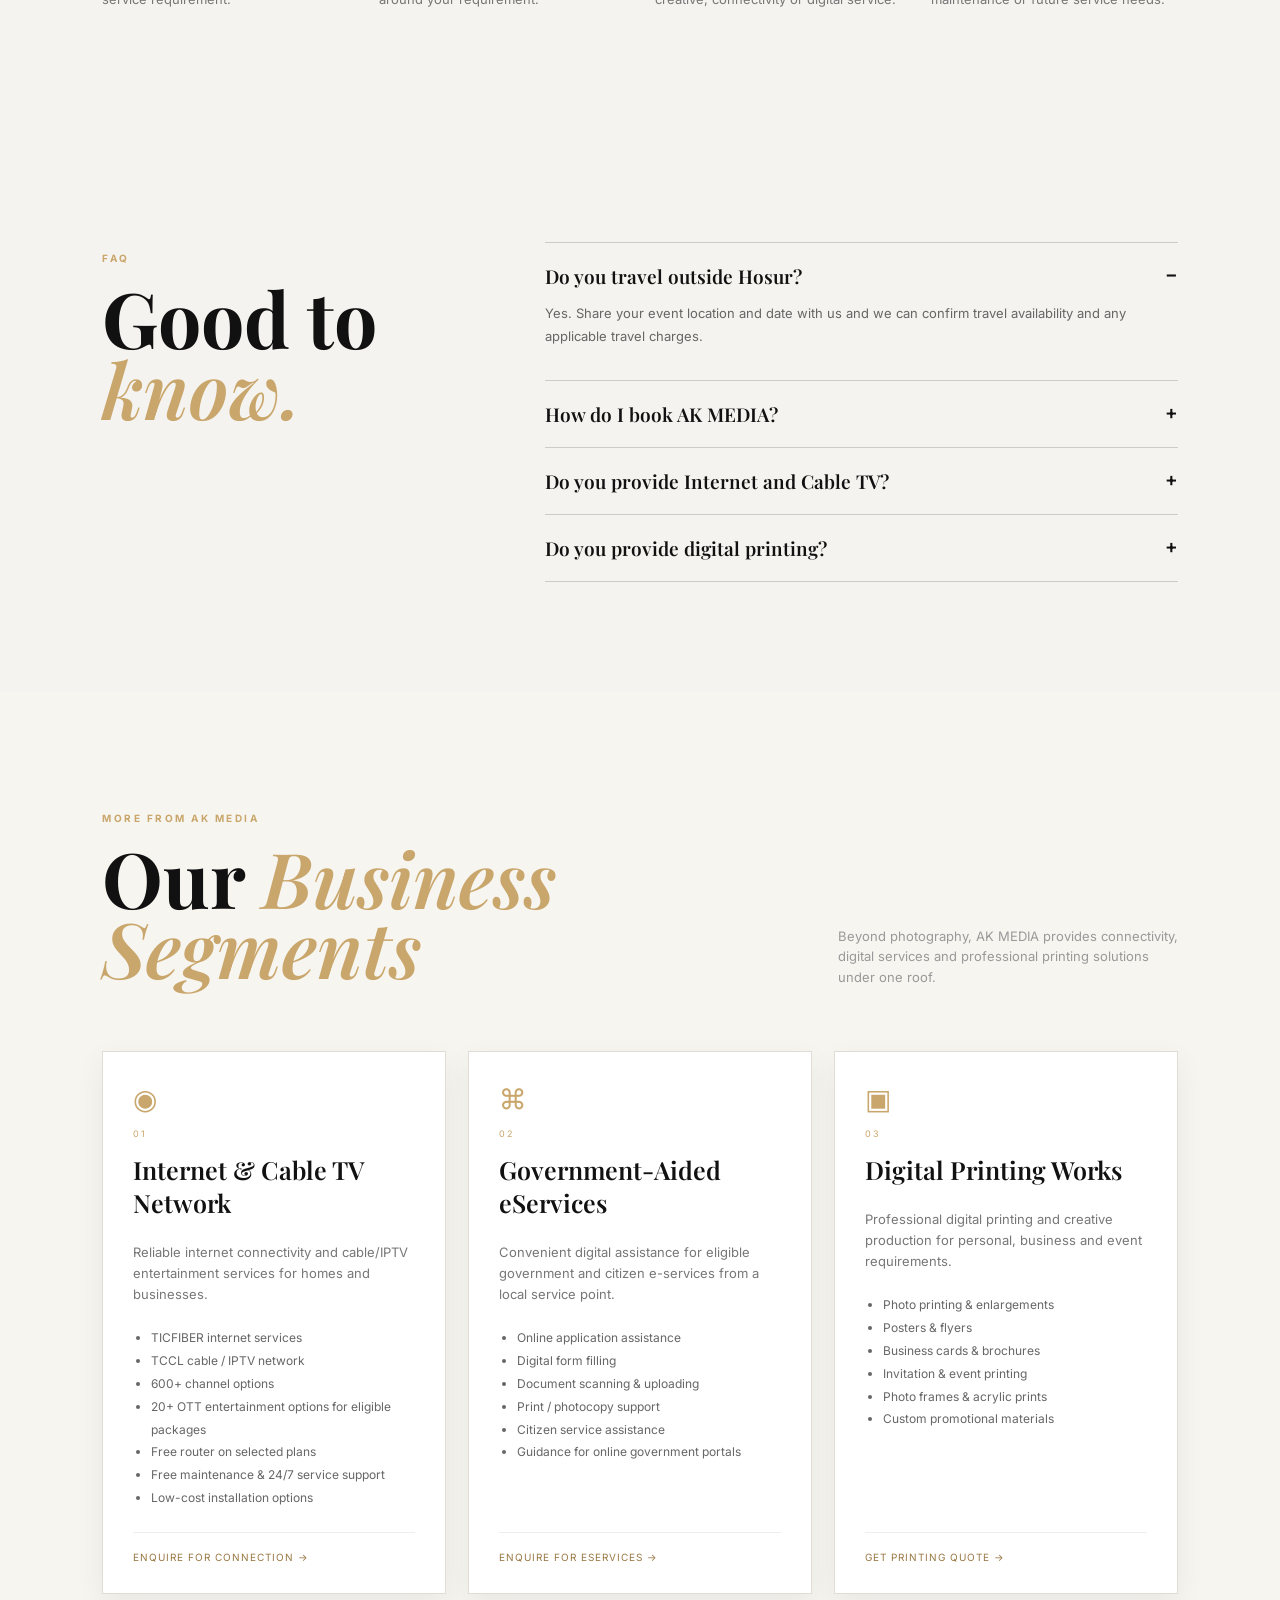
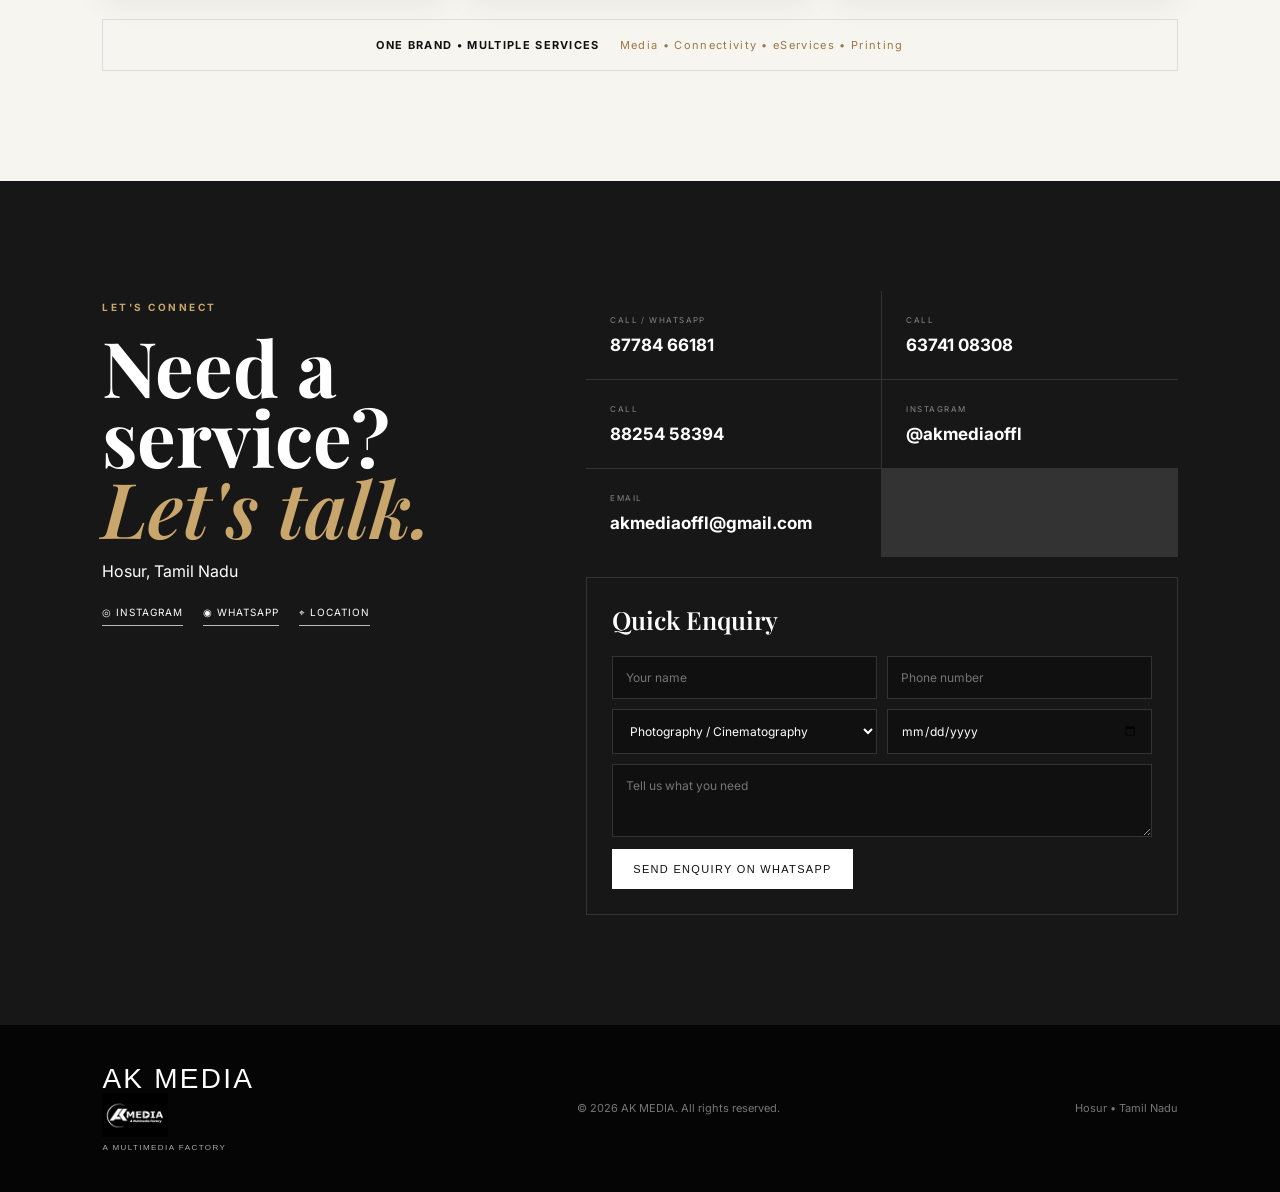
==== commit 9a978ab5: "Add third contact number 88254 58394" ====
--- a/index.html
+++ b/index.html
@@ -20,5 +20,5 @@
 <section id="internet" class="internet-section"><div class="internet-wrap"><div class="internet-intro"><p class="eyebrow">CONNECT WITH AK MEDIA</p><h2>Internet & <em>Cable TV</em></h2><p>Stay connected with TIC FIBER broadband and TCCL digital cable TV network services. Our Internet promotion highlights unlimited data, free IPTV, 20+ OTT options, free router and registration, free installation and maintenance, and 24/7 customer service.</p><div class="internet-actions"><a class="internet-btn" href="tel:+918778466181">Call 87784 66181</a><a class="internet-btn outline" href="https://wa.me/918778466181?text=Hi%20AK%20MEDIA%2C%20I%20need%20TIC%20FIBER%20Internet%20%2F%20Cable%20TV%20information." target="_blank">WhatsApp Enquiry</a></div></div><div class="internet-gallery"><figure><img src="assets/internet-ticfiber.svg" alt="TIC FIBER Internet service"><figcaption><strong>TIC FIBER</strong><span>Unlimited Data • Fiber Internet • 24/7 Support</span></figcaption></figure><figure><img src="assets/CABLE%20PACKAGE%20copy.jpg" alt="TCCL digital cable TV network promotion"><figcaption><strong>TCCL DIGITAL CABLE NETWORK</strong><span>HD Setup Box • SD & HD Channels • Cable TV Offers</span></figcaption></figure></div><div class="internet-features"><div><b>75 Mbps+</b><span>Fiber broadband</span></div><div><b>₹499*</b><span>Starting monthly plan shown in AK MEDIA promotion</span></div><div><b>20+ OTT</b><span>Entertainment options</span></div><div><b>24/7</b><span>Customer service</span></div></div><p class="internet-note">*Package prices, GST, installation charges and OTT availability are subject to the applicable plan. Please confirm the current offer before booking.</p></div></section>
 <section class="section process"><p class="eyebrow">HOW IT WORKS</p><h2>From booking to <em>beautiful frames.</em></h2><div class="steps"><div><b>01</b><h3>Connect</h3><p>Tell us your event date, location or service requirement.</p></div><div><b>02</b><h3>Plan</h3><p>We create a coverage or service plan around your requirement.</p></div><div><b>03</b><h3>Deliver</h3><p>Our team provides the selected creative, connectivity or digital service.</p></div><div><b>04</b><h3>Support</h3><p>Contact AK MEDIA for follow-up, maintenance or future service needs.</p></div></div></section>
 <section id="faq" class="section faq"><div><p class="eyebrow">FAQ</p><h2>Good to <em>know.</em></h2></div><div class="faq-list"><details open><summary>Do you travel outside Hosur?</summary><p>Yes. Share your event location and date with us and we can confirm travel availability and any applicable travel charges.</p></details><details><summary>How do I book AK MEDIA?</summary><p>Contact us by WhatsApp or phone. Share your requirement and we will guide you through the booking or service process.</p></details><details><summary>Do you provide Internet and Cable TV?</summary><p>Yes. AK MEDIA promotes TIC FIBER Internet and TCCL digital cable TV network services. Contact us for current availability, package and installation details.</p></details><details><summary>Do you provide digital printing?</summary><p>Yes. We provide digital printing services such as posters, flyers, business cards, invitations, photo prints and promotional materials.</p></details></div></section>
-<section id="contact" class="section contact"><div><p class="eyebrow">LET'S CONNECT</p><h2>Need a service?<br><em>Let's talk.</em></h2><p>Hosur, Tamil Nadu</p><div class="socials"><a href="https://instagram.com/akmediaoffl" target="_blank" aria-label="Instagram">◎ Instagram</a><a href="https://wa.me/918778466181" target="_blank" aria-label="WhatsApp">◉ WhatsApp</a><a href="https://www.google.com/maps/search/?api=1&query=AK%20MEDIA%20Hosur%20Tamil%20Nadu" target="_blank" aria-label="Google Maps">⌖ Location</a></div></div><div class="contact-side"><div class="contact-card"><a href="tel:+918778466181"><small>CALL / WHATSAPP</small><strong>87784 66181</strong></a><a href="tel:+916374108308"><small>CALL</small><strong>63741 08308</strong></a><a href="https://instagram.com/akmediaoffl" target="_blank"><small>INSTAGRAM</small><strong>@akmediaoffl</strong></a><a href="mailto:akmediaoffl@gmail.com"><small>EMAIL</small><strong>akmediaoffl@gmail.com</strong></a></div><form id="bookingForm"><h3>Quick Enquiry</h3><div class="form-grid"><input name="name" placeholder="Your name" required><input name="phone" placeholder="Phone number" required><select name="service"><option>Photography / Cinematography</option><option>TIC FIBER Internet</option><option>TCCL Cable TV</option><option>Government eServices</option><option>Digital Printing</option><option>Albums / Frames</option></select><input name="date" type="date"><textarea name="message" rows="3" placeholder="Tell us what you need"></textarea></div><button class="btn primary form-btn" type="submit">Send Enquiry on WhatsApp</button></form></div></section>
+<section id="contact" class="section contact"><div><p class="eyebrow">LET'S CONNECT</p><h2>Need a service?<br><em>Let's talk.</em></h2><p>Hosur, Tamil Nadu</p><div class="socials"><a href="https://instagram.com/akmediaoffl" target="_blank" aria-label="Instagram">◎ Instagram</a><a href="https://wa.me/918778466181" target="_blank" aria-label="WhatsApp">◉ WhatsApp</a><a href="https://www.google.com/maps/search/?api=1&query=AK%20MEDIA%20Hosur%20Tamil%20Nadu" target="_blank" aria-label="Google Maps">⌖ Location</a></div></div><div class="contact-side"><div class="contact-card"><a href="tel:+918778466181"><small>CALL / WHATSAPP</small><strong>87784 66181</strong></a><a href="tel:+916374108308"><small>CALL</small><strong>63741 08308</strong></a><a href="tel:+918825458394"><small>CALL</small><strong>88254 58394</strong></a><a href="https://instagram.com/akmediaoffl" target="_blank"><small>INSTAGRAM</small><strong>@akmediaoffl</strong></a><a href="mailto:akmediaoffl@gmail.com"><small>EMAIL</small><strong>akmediaoffl@gmail.com</strong></a></div><form id="bookingForm"><h3>Quick Enquiry</h3><div class="form-grid"><input name="name" placeholder="Your name" required><input name="phone" placeholder="Phone number" required><select name="service"><option>Photography / Cinematography</option><option>TIC FIBER Internet</option><option>TCCL Cable TV</option><option>Government eServices</option><option>Digital Printing</option><option>Albums / Frames</option></select><input name="date" type="date"><textarea name="message" rows="3" placeholder="Tell us what you need"></textarea></div><button class="btn primary form-btn" type="submit">Send Enquiry on WhatsApp</button></form></div></section>
 </main><footer><div class="brand"><img src="assets/LOGO%20WHite%20copy.jpg" alt="AK MEDIA - A Multimedia Factory" style="height:44px;width:auto;max-width:170px;object-fit:contain;display:block;"></div><p>© 2026 AK MEDIA. All rights reserved.</p><p>Hosur • Tamil Nadu</p></footer><div class="floating"><a href="https://wa.me/918778466181" target="_blank">WhatsApp</a><a href="tel:+918778466181">Call</a></div><script src="script.js"></script></body></html>
--- a/style.css
+++ b/style.css
@@ -1 +1 @@
-:root{--bg:#f5f3ef;--ink:#111;--muted:#777;--dark:#090909;--line:#ddd;--accent:#c9a66b}*{box-sizing:border-box}html{scroll-behavior:smooth}body{margin:0;font-family:Inter,Arial,sans-serif;color:var(--ink);background:var(--bg)}a{text-decoration:none;color:inherit}.nav{position:fixed;z-index:20;top:0;left:0;right:0;height:76px;padding:0 5vw;display:flex;align-items:center;justify-content:space-between;background:rgba(8,8,8,.84);backdrop-filter:blur(14px);color:#fff}.brand{font-weight:800;letter-spacing:.08em;font-size:18px;line-height:1}.brand span{font-family:Georgia;font-size:28px}.brand small{display:block;font-size:7px;letter-spacing:.22em;margin-top:6px;color:#aaa}.nav nav{display:flex;gap:22px;font-size:10px;text-transform:uppercase;letter-spacing:.1em}.nav nav a:hover{color:var(--accent)}.nav-cta,.btn{padding:13px 20px;border:1px solid rgba(255,255,255,.4);font-size:11px;text-transform:uppercase;letter-spacing:.12em}.nav-cta{background:#fff;color:#111;border-color:#fff}.menu{display:none;background:none;border:0;color:white;font-size:25px}.hero{min-height:100vh;background-image:url("https://images.unsplash.com/photo-1511285560929-80b456fea0bc?auto=format&fit=crop&w=2200&q=90");background-size:cover;background-position:center;position:relative;color:#fff;display:flex;align-items:center;padding:0 8vw}.hero-overlay{position:absolute;inset:0;background:linear-gradient(90deg,rgba(0,0,0,.82),rgba(0,0,0,.2),rgba(0,0,0,.38))}.hero-content{position:relative;max-width:850px}.eyebrow{font-size:10px;letter-spacing:.25em;text-transform:uppercase;color:var(--accent);font-weight:700}.hero h1,h2{font-family:"Playfair Display",Georgia,serif;font-size:clamp(50px,8vw,110px);line-height:.92;margin:18px 0}.hero h1 em,h2 em{font-weight:600;color:var(--accent);font-style:italic}.lead{font-size:16px;color:#ddd}.actions{display:flex;gap:12px;margin-top:30px}.btn.primary{background:#fff;color:#111;border-color:#fff}.btn.ghost{color:#fff}.hero-points{display:flex;gap:22px;flex-wrap:wrap;margin-top:35px;font-size:10px;letter-spacing:.06em;color:#ddd}.hero-badge{position:absolute;right:6vw;bottom:8vh;border-left:1px solid var(--accent);padding-left:16px;font-size:10px;letter-spacing:.14em}.hero-badge strong{font-size:14px}.section{padding:110px 8vw}.about{display:grid;grid-template-columns:1fr 1fr;gap:8vw}.about h2,.section h2{font-size:clamp(44px,6vw,80px)}.copy{max-width:580px;font-size:16px;line-height:1.8;color:#555;padding-top:30px}.stats{display:flex;gap:40px;border-top:1px solid var(--line);margin-top:35px;padding-top:25px}.stats b{display:block;font-size:30px;color:#111}.stats span{font-size:10px;text-transform:uppercase;color:#888}.mini-links,.socials{display:flex;gap:20px;flex-wrap:wrap;margin-top:25px}.mini-links a,.socials a{font-size:10px;text-transform:uppercase;letter-spacing:.1em;border-bottom:1px solid #bbb;padding-bottom:6px}.dark{background:var(--dark);color:#fff}.section-head{display:flex;align-items:end;justify-content:space-between;gap:30px;margin-bottom:50px}.section-head>p{max-width:340px;color:#999;font-size:13px;line-height:1.6}.service-grid{display:grid;grid-template-columns:repeat(3,1fr);border-top:1px solid #333}.service-grid article{padding:34px 25px 40px 0;border-bottom:1px solid #333}.service-grid article:nth-child(3n+2),.service-grid article:nth-child(3n+3){padding-left:25px;border-left:1px solid #333}.service-grid span{color:var(--accent);font-size:11px}.service-grid h3{font:600 25px "Playfair Display";margin:22px 0 10px}.service-grid p{color:#999;line-height:1.6;font-size:13px}.filters{display:flex;gap:8px;flex-wrap:wrap;margin-bottom:25px}.filter{background:transparent;border:1px solid #ccc;padding:10px 16px;font-size:9px;letter-spacing:.12em;text-transform:uppercase;cursor:pointer}.filter.active,.filter:hover{background:#111;color:#fff;border-color:#111}.gallery{display:grid;grid-template-columns:1.1fr .9fr .9fr;grid-auto-rows:260px;gap:12px}.gallery figure{margin:0;position:relative;overflow:hidden;transition:.3s}.gallery .tall{grid-row:span 2}.gallery .wide{grid-column:span 2}.gallery img{width:100%;height:100%;object-fit:cover;transition:.6s}.gallery figure:hover img{transform:scale(1.05)}.gallery figcaption{position:absolute;bottom:15px;left:15px;color:#fff;font-size:11px;letter-spacing:.1em;text-transform:uppercase;text-shadow:0 1px 8px #000}.portfolio-note{font-size:11px;color:#888;margin-top:20px}.feature-band{display:grid;grid-template-columns:.9fr 1.1fr;gap:7vw}.feature-list{display:grid;grid-template-columns:1fr 1fr;gap:1px;background:#333}.feature-list>div{background:#090909;padding:25px}.feature-list b{color:var(--accent);font-size:10px}.feature-list h3{font:600 23px "Playfair Display";margin:15px 0 7px}.feature-list p{font-size:12px;line-height:1.6;color:#999}.package-grid{display:grid;grid-template-columns:repeat(3,1fr);gap:15px}.package{border:1px solid #333;padding:35px}.package.featured{border-color:var(--accent);transform:translateY(-10px)}.tag{font-size:9px;letter-spacing:.2em;color:var(--accent)}.package h3{font:600 34px "Playfair Display";margin:18px 0}.package ul{padding:0;list-style:none;color:#aaa;line-height:2;font-size:13px}.package li:before{content:"✓";color:var(--accent);margin-right:10px}.package a{display:inline-block;margin-top:20px;color:var(--accent);font-size:11px;text-transform:uppercase}.offer{margin-top:35px;border:1px solid #333;padding:20px;display:flex;justify-content:center;gap:30px;flex-wrap:wrap;font-size:11px;letter-spacing:.14em}.offer span{color:var(--accent)}.process h2{max-width:800px}.steps{display:grid;grid-template-columns:repeat(4,1fr);gap:30px;margin-top:60px}.steps div{border-top:1px solid #ccc;padding-top:20px}.steps b{color:var(--accent)}.steps h3{font:600 25px "Playfair Display"}.steps p{font-size:13px;color:#777;line-height:1.6}.faq{display:grid;grid-template-columns:.7fr 1.3fr;gap:8vw}.faq-list details{border-top:1px solid #ccc;padding:20px 0}.faq-list details:last-child{border-bottom:1px solid #ccc}.faq-list summary{cursor:pointer;font:600 19px "Playfair Display";list-style:none}.faq-list summary::-webkit-details-marker{display:none}.faq-list summary:after{content:"+";float:right;font-family:Inter}.faq-list details[open] summary:after{content:"−"}.faq-list p{color:#666;font-size:13px;line-height:1.7;max-width:700px}.contact{background:#171717;color:#fff;display:grid;grid-template-columns:.8fr 1.2fr;gap:7vw}.contact h2{font-size:clamp(45px,6vw,78px)}.contact>div:first-child>p:last-child{color:#999}.contact-side{display:grid;gap:20px}.contact-card{display:grid;grid-template-columns:1fr 1fr;gap:1px;background:#333}.contact-card a{background:#171717;padding:24px;display:flex;flex-direction:column;gap:10px}.contact-card small{font-size:8px;letter-spacing:.18em;color:#888}.contact-card strong{font-size:17px}.contact-card a:hover strong{color:var(--accent)}#bookingForm{border:1px solid #333;padding:25px}#bookingForm h3{font:600 25px "Playfair Display";margin:0 0 20px}.form-grid{display:grid;grid-template-columns:1fr 1fr;gap:10px}.form-grid input,.form-grid select,.form-grid textarea{width:100%;background:#101010;color:#fff;border:1px solid #333;padding:13px;font:12px Inter}.form-grid textarea{grid-column:1/-1;resize:vertical}.form-btn{margin-top:12px;cursor:pointer}footer{background:#050505;color:#777;padding:40px 8vw;display:flex;justify-content:space-between;align-items:center;font-size:11px}footer .brand{color:#fff}.floating{position:fixed;z-index:19;right:20px;bottom:20px;display:flex;gap:7px}.floating a{background:#111;color:#fff;padding:11px 14px;border-radius:30px;font-size:10px;box-shadow:0 5px 20px #0003}@media(max-width:900px){.nav nav,.nav-cta{display:none}.menu{display:block}.nav{padding:0 5vw}.hero{padding:0 7vw;background-position:65% center}.hero h1{font-size:60px}.hero-badge{right:7vw;bottom:5vh}.section{padding:75px 7vw}.about,.contact,.feature-band,.faq{grid-template-columns:1fr}.service-grid,.package-grid,.steps{grid-template-columns:1fr}.service-grid article:nth-child(3n+2),.service-grid article:nth-child(3n+3){padding-left:0;border-left:0}.feature-list{grid-template-columns:1fr}.gallery{grid-template-columns:1fr 1fr;grid-auto-rows:220px}.gallery .tall{grid-row:span 2}.gallery .wide{grid-column:span 2}.package.featured{transform:none}.contact-card,.form-grid{grid-template-columns:1fr}.form-grid textarea{grid-column:auto}.contact-card{margin-top:0}footer{flex-direction:column;gap:15px;align-items:flex-start}}+:root{--bg:#f5f3ef;--ink:#111;--muted:#777;--dark:#090909;--line:#ddd;--accent:#c9a66b}*{box-sizing:border-box}html{scroll-behavior:smooth}body{margin:0;font-family:Inter,Arial,sans-serif;color:var(--ink);background:var(--bg)}a{text-decoration:none;color:inherit}.nav{position:fixed;z-index:20;top:0;left:0;right:0;height:76px;padding:0 5vw;display:flex;align-items:center;justify-content:space-between;background:rgba(8,8,8,.84);backdrop-filter:blur(14px);color:#fff}.brand{font-weight:500;letter-spacing:.02em;font-size:18px;line-height:1}.brand span{font-family:Georgia;font-size:28px}.brand small{display:block;font-size:7px;letter-spacing:.22em;margin-top:6px;color:#aaa}.nav nav{display:flex;gap:22px;font-size:10px;text-transform:uppercase;letter-spacing:.1em}.nav nav a:hover{color:var(--accent)}.nav-cta,.btn{padding:13px 20px;border:1px solid rgba(255,255,255,.4);font-size:11px;text-transform:uppercase;letter-spacing:.12em}.nav-cta{background:#fff;color:#111;border-color:#fff}.menu{display:none;background:none;border:0;color:white;font-size:25px}.hero{min-height:100vh;background-image:url("https://images.unsplash.com/photo-1511285560929-80b456fea0bc?auto=format&fit=crop&w=2200&q=90");background-size:cover;background-position:center;position:relative;color:#fff;display:flex;align-items:center;padding:0 8vw}.hero-overlay{position:absolute;inset:0;background:linear-gradient(90deg,rgba(0,0,0,.82),rgba(0,0,0,.2),rgba(0,0,0,.38))}.hero-content{position:relative;max-width:850px}.eyebrow{font-size:10px;letter-spacing:.25em;text-transform:uppercase;color:var(--accent);font-weight:700}.hero h1,h2{font-family:"Playfair Display",Georgia,serif;font-size:clamp(50px,8vw,110px);line-height:.92;margin:18px 0}.hero h1 em,h2 em{font-weight:600;color:var(--accent);font-style:italic}.lead{font-size:16px;color:#ddd}.actions{display:flex;gap:12px;margin-top:30px}.btn.primary{background:#fff;color:#111;border-color:#fff}.btn.ghost{color:#fff}.hero-points{display:flex;gap:22px;flex-wrap:wrap;margin-top:35px;font-size:10px;letter-spacing:.06em;color:#ddd}.hero-badge{position:absolute;right:6vw;bottom:8vh;border-left:1px solid var(--accent);padding-left:16px;font-size:10px;letter-spacing:.14em}.hero-badge strong{font-size:14px}.section{padding:110px 8vw}.about{display:grid;grid-template-columns:1fr 1fr;gap:8vw}.about h2,.section h2{font-size:clamp(44px,6vw,80px)}.copy{max-width:580px;font-size:16px;line-height:1.8;color:#555;padding-top:30px}.stats{display:flex;gap:40px;border-top:1px solid var(--line);margin-top:35px;padding-top:25px}.stats b{display:block;font-size:30px;color:#111}.stats span{font-size:10px;text-transform:uppercase;color:#888}.mini-links,.socials{display:flex;gap:20px;flex-wrap:wrap;margin-top:25px}.mini-links a,.socials a{font-size:10px;text-transform:uppercase;letter-spacing:.1em;border-bottom:1px solid #bbb;padding-bottom:6px}.dark{background:var(--dark);color:#fff}.section-head{display:flex;align-items:end;justify-content:space-between;gap:30px;margin-bottom:50px}.section-head>p{max-width:340px;color:#999;font-size:13px;line-height:1.6}.service-grid{display:grid;grid-template-columns:repeat(3,1fr);border-top:1px solid #333}.service-grid article{padding:34px 25px 40px 0;border-bottom:1px solid #333}.service-grid article:nth-child(3n+2),.service-grid article:nth-child(3n+3){padding-left:25px;border-left:1px solid #333}.service-grid span{color:var(--accent);font-size:11px}.service-grid h3{font:600 25px "Playfair Display";margin:22px 0 10px}.service-grid p{color:#999;line-height:1.6;font-size:13px}.gallery{display:grid;grid-template-columns:1.1fr .9fr .9fr;grid-auto-rows:260px;gap:12px}.gallery figure{margin:0;position:relative;overflow:hidden;transition:.3s}.gallery .tall{grid-row:span 2}.gallery .wide{grid-column:span 2}.gallery img{width:100%;height:100%;object-fit:cover;transition:.6s}.gallery figure:hover img{transform:scale(1.05)}.gallery figcaption{position:absolute;bottom:15px;left:15px;color:#fff;font-size:11px;letter-spacing:.1em;text-transform:uppercase;text-shadow:0 1px 8px #000}.portfolio-note{font-size:11px;color:#888;margin-top:20px}.package-grid{display:grid;grid-template-columns:repeat(3,1fr);gap:15px}.package{border:1px solid #333;padding:35px}.package.featured{border-color:var(--accent);transform:translateY(-10px)}.tag{font-size:9px;letter-spacing:.2em;color:var(--accent)}.package h3{font:600 34px "Playfair Display";margin:18px 0}.package ul{padding:0;list-style:none;color:#aaa;line-height:2;font-size:13px}.package li:before{content:"✓";color:var(--accent);margin-right:10px}.package a{display:inline-block;margin-top:20px;color:var(--accent);font-size:11px;text-transform:uppercase}.offer{margin-top:35px;border:1px solid #333;padding:20px;display:flex;justify-content:center;gap:30px;flex-wrap:wrap;font-size:11px;letter-spacing:.14em}.offer span{color:var(--accent)}.offers-section{background:#f7f5f0}.offers-grid{display:grid;grid-template-columns:repeat(3,minmax(0,1fr));gap:22px;align-items:start}.offer-card{background:#fff;border:1px solid #e2ddd4;padding:14px;box-shadow:0 12px 35px rgba(0,0,0,.08);transition:transform .25s,box-shadow .25s}.offer-card:hover{transform:translateY(-5px);box-shadow:0 18px 42px rgba(0,0,0,.12)}.offer-card>a:first-child{display:block;overflow:hidden;background:#eee}.offer-card img{display:block;width:100%;height:360px;object-fit:contain;transition:transform .45s}.offer-card>a:first-child:hover img{transform:scale(1.02)}.offer-card>div{padding:14px 4px 4px}.offer-card h3{font:600 22px "Playfair Display";margin:5px 0 8px}.offer-card p{font-size:12px;line-height:1.6;color:#777;margin:0 0 14px}.offer-card .btn{display:inline-block;padding:10px 14px;font-size:9px}.process h2{max-width:800px}.steps{display:grid;grid-template-columns:repeat(4,1fr);gap:30px;margin-top:60px}.steps div{border-top:1px solid #ccc;padding-top:20px}.steps b{color:var(--accent)}.steps h3{font:600 25px "Playfair Display"}.steps p{font-size:13px;color:#777;line-height:1.6}.faq{display:grid;grid-template-columns:.7fr 1.3fr;gap:8vw}.faq-list details{border-top:1px solid #ccc;padding:20px 0}.faq-list details:last-child{border-bottom:1px solid #ccc}.faq-list summary{cursor:pointer;font:600 19px "Playfair Display";list-style:none}.faq-list summary::-webkit-details-marker{display:none}.faq-list summary:after{content:"+";float:right;font-family:Inter}.faq-list details[open] summary:after{content:"−"}.faq-list p{color:#666;font-size:13px;line-height:1.7;max-width:700px}.contact{background:#171717;color:#fff;display:grid;grid-template-columns:.8fr 1.2fr;gap:7vw}.contact h2{font-size:clamp(45px,6vw,78px)}.contact>div:first-child>p:last-child{color:#999}.contact-side{display:grid;gap:20px}.contact-card{display:grid;grid-template-columns:1fr 1fr;gap:1px;background:#333}.contact-card a{background:#171717;padding:24px;display:flex;flex-direction:column;gap:10px}.contact-card small{font-size:8px;letter-spacing:.18em;color:#888}.contact-card strong{font-size:17px}.contact-card a:hover strong{color:var(--accent)}#bookingForm{border:1px solid #333;padding:25px}#bookingForm h3{font:600 25px "Playfair Display";margin:0 0 20px}.form-grid{display:grid;grid-template-columns:1fr 1fr;gap:10px}.form-grid input,.form-grid select,.form-grid textarea{width:100%;background:#101010;color:#fff;border:1px solid #333;padding:13px;font:12px Inter}.form-grid textarea{grid-column:1/-1;resize:vertical}.form-btn{margin-top:12px;cursor:pointer}.internet-section{background:#081b33;color:#fff;padding:95px 8vw}.internet-wrap{max-width:1250px;margin:auto}.internet-intro{max-width:820px}.internet-intro h2{font-size:clamp(44px,6vw,78px)}.internet-intro p:not(.eyebrow){color:#b9c4d0;line-height:1.7;font-size:14px}.internet-actions{display:flex;gap:10px;flex-wrap:wrap;margin-top:25px}.internet-btn{background:#fff;color:#111;padding:13px 18px;font-size:10px;text-transform:uppercase;letter-spacing:.1em}.internet-btn.outline{background:transparent;color:#fff;border:1px solid #55718f}.internet-gallery{display:grid;grid-template-columns:1fr 1fr;gap:20px;margin-top:45px}.internet-gallery figure{margin:0;background:#102945;border:1px solid #24415f;padding:12px}.internet-gallery img{display:block;width:100%;height:390px;object-fit:contain;background:#07182b}.internet-gallery figcaption{display:flex;flex-direction:column;gap:6px;padding:14px 4px 5px}.internet-gallery figcaption strong{font-size:13px}.internet-gallery figcaption span{font-size:11px;color:#9fb0c2}.internet-features{display:grid;grid-template-columns:repeat(4,1fr);gap:1px;background:#24415f;margin-top:25px}.internet-features div{background:#0d2743;padding:22px}.internet-features b{display:block;color:#fff;font-size:22px}.internet-features span{display:block;color:#9fb0c2;font-size:10px;line-height:1.5;margin-top:6px}.internet-note{font-size:10px;color:#71879d;margin-top:18px}.internet-section em{color:#e6bf72}.steps{display:grid;grid-template-columns:repeat(4,1fr);gap:30px;margin-top:60px}footer{background:#050505;color:#777;padding:40px 8vw;display:flex;justify-content:space-between;align-items:center;font-size:11px}footer .brand{color:#fff}.floating{position:fixed;z-index:19;right:20px;bottom:20px;display:flex;gap:7px}.floating a{background:#111;color:#fff;padding:11px 14px;border-radius:30px;font-size:10px;box-shadow:0 5px 20px #0003}.business-segments{background:#f7f5f0}.segment-grid{display:grid;grid-template-columns:repeat(3,minmax(0,1fr));gap:22px;align-items:stretch}.segment-grid article{background:#fff;border:1px solid #e2ddd4;padding:30px;display:flex;flex-direction:column;min-width:0;box-shadow:0 10px 28px rgba(0,0,0,.06)}.segment-icon{font-size:28px;color:var(--accent);margin-bottom:12px}.segment-no{font-size:9px;letter-spacing:.2em;color:var(--accent);margin:0}.segment-grid h3{font:600 25px "Playfair Display";margin:14px 0 10px}.segment-grid article>p:not(.segment-no){font-size:13px;line-height:1.6;color:#777}.segment-grid ul{padding-left:18px;color:#666;font-size:12px;line-height:1.9;margin:10px 0 22px}.segment-grid article>a{margin-top:auto;color:#9a7844;font-size:10px;text-transform:uppercase;letter-spacing:.1em;border-top:1px solid #eee;padding-top:18px}.segment-cta{margin-top:25px;border:1px solid #ddd;padding:18px;display:flex;justify-content:center;gap:20px;flex-wrap:wrap;font-size:11px;letter-spacing:.12em}.segment-cta span{color:#9a7844}.nav .brand img{display:none!important}.brand{display:flex;flex-direction:column;align-items:flex-start;justify-content:center;font-family:'Gilroy',Arial,sans-serif;font-weight:500;letter-spacing:.08em;font-size:28px;line-height:.9;text-transform:uppercase;min-width:180px}.brand::before{content:'AK MEDIA';display:block;font-family:'Gilroy',Arial,sans-serif;font-weight:500;font-size:28px;line-height:1;letter-spacing:.08em;color:#fff}.brand::after{content:'A MULTIMEDIA FACTORY';display:block;font-family:'Gilroy',Arial,sans-serif;font-weight:500;font-size:8px;line-height:1;letter-spacing:.18em;color:#aaa;margin-top:7px}.brand span,.brand small{display:none}.offers-section,nav a[href="#offers"]{display:none!important}@media(max-width:900px){.nav nav,.nav-cta{display:none}.menu{display:block}.nav{padding:0 5vw}.hero{padding:0 7vw;background-position:65% center}.hero h1{font-size:60px}.hero-badge{right:7vw;bottom:5vh}.section{padding:75px 7vw}.about,.contact,.faq{grid-template-columns:1fr}.service-grid,.package-grid,.steps,.offers-grid,.segment-grid{grid-template-columns:1fr}.service-grid article:nth-child(3n+2),.service-grid article:nth-child(3n+3){padding-left:0;border-left:0}.gallery{grid-template-columns:1fr 1fr;grid-auto-rows:220px}.gallery .tall{grid-row:span 2}.gallery .wide{grid-column:span 2}.package.featured{transform:none}.contact-card,.form-grid{grid-template-columns:1fr}.form-grid textarea{grid-column:auto}.internet-gallery,.internet-features{grid-template-columns:1fr}.internet-gallery img{height:420px}footer{flex-direction:column;gap:15px;align-items:flex-start}.segment-grid article{padding:25px}}
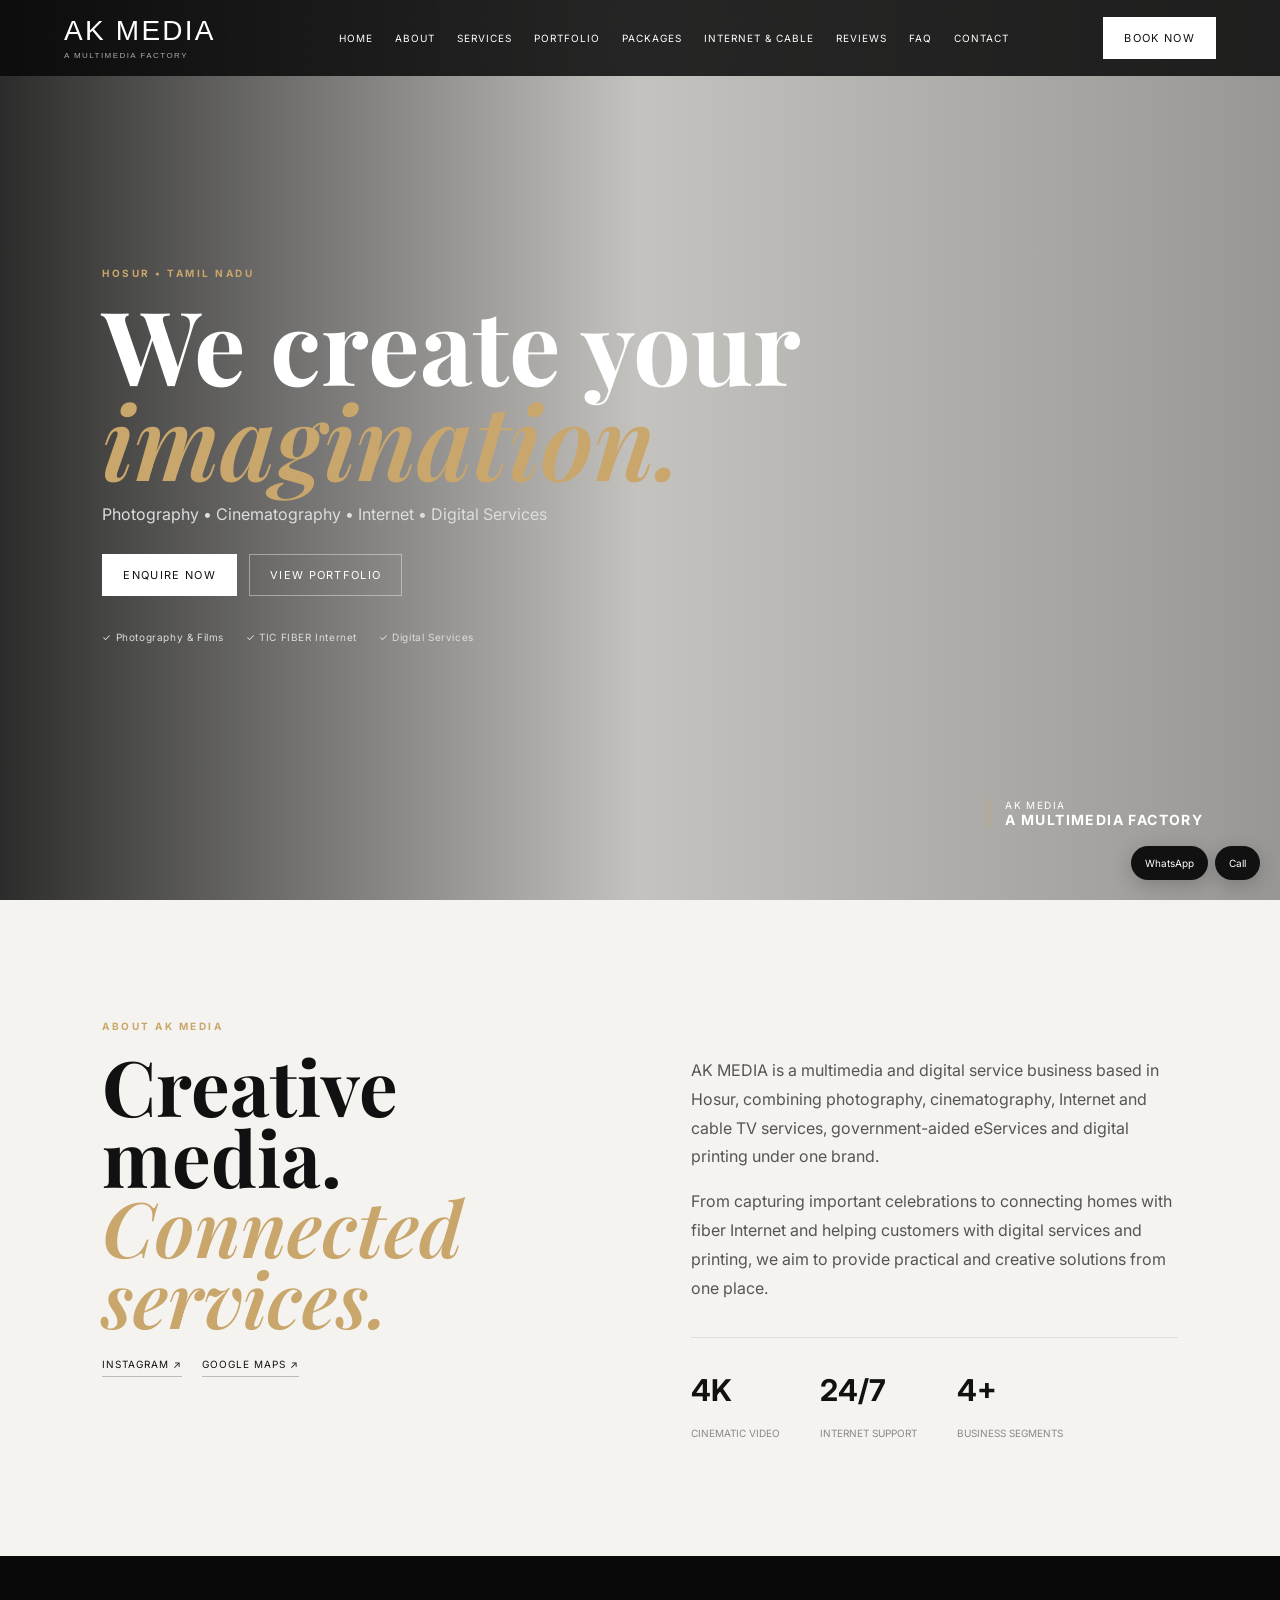
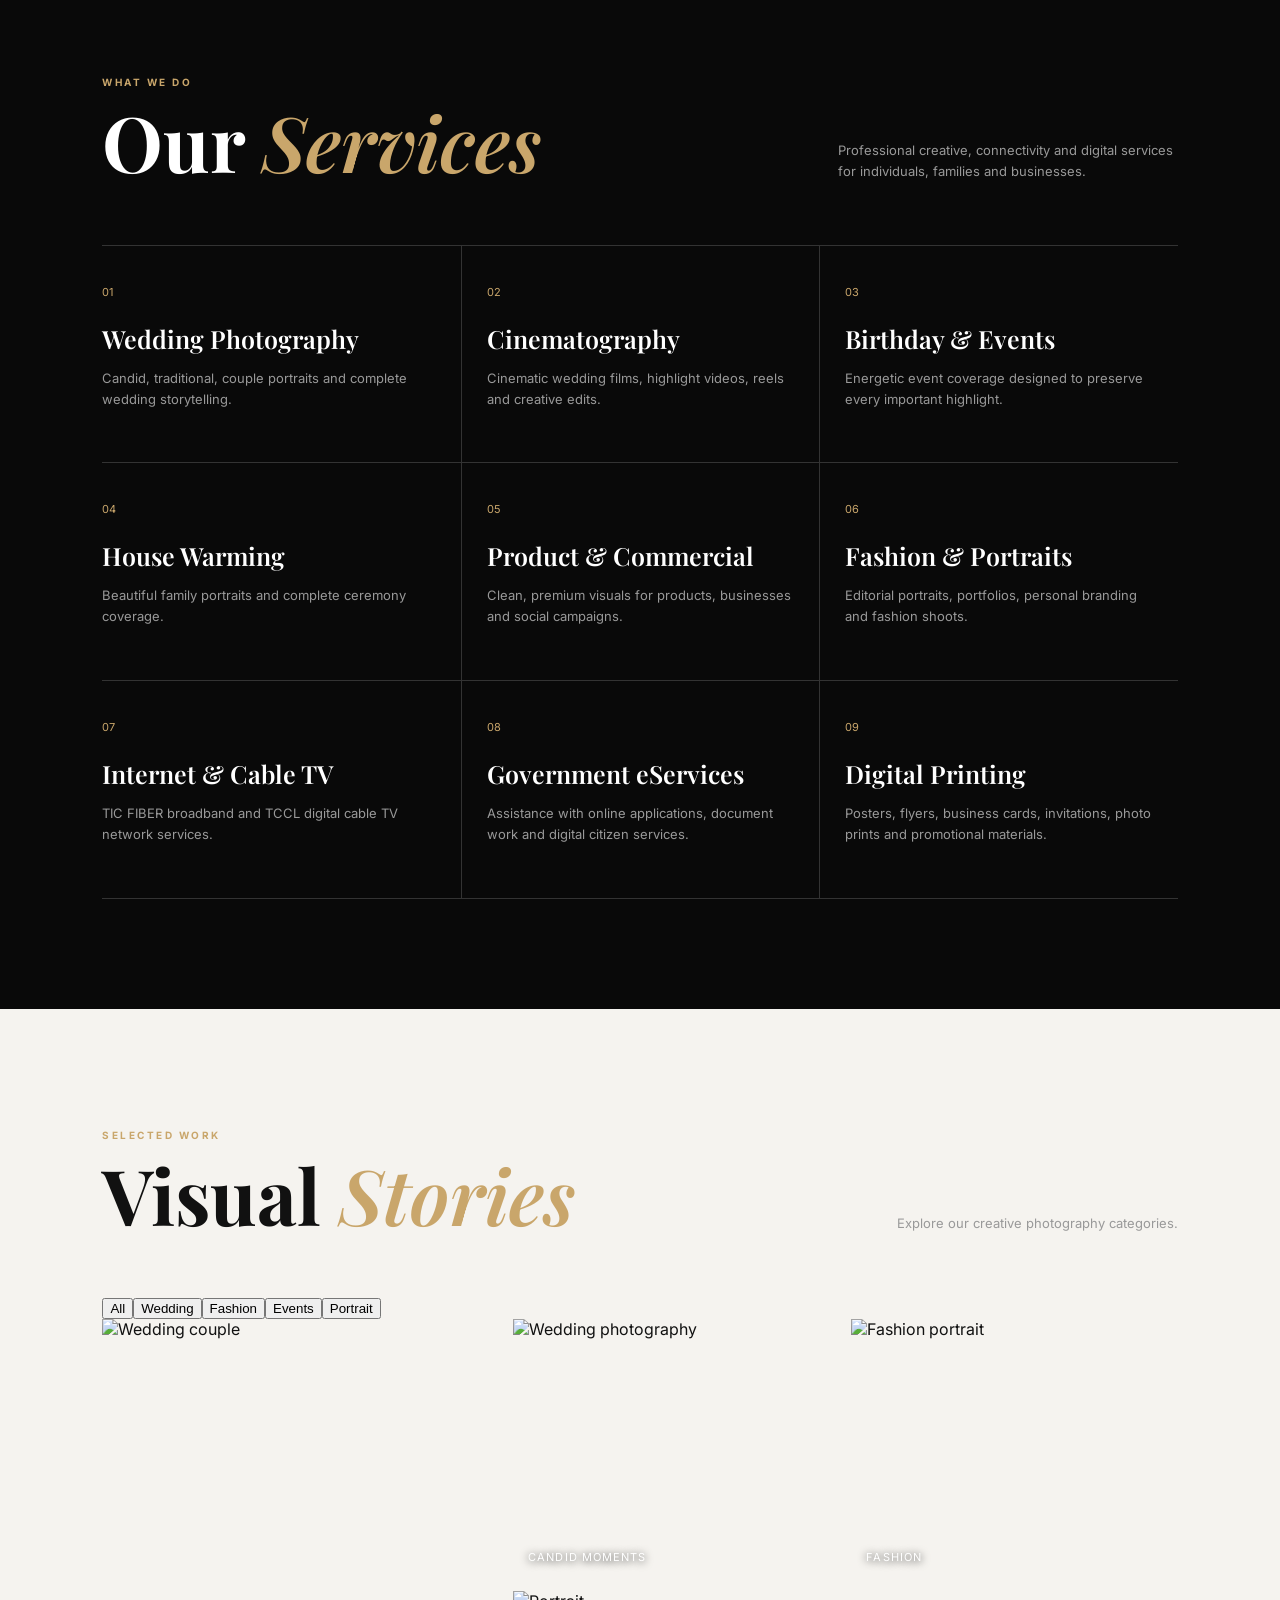
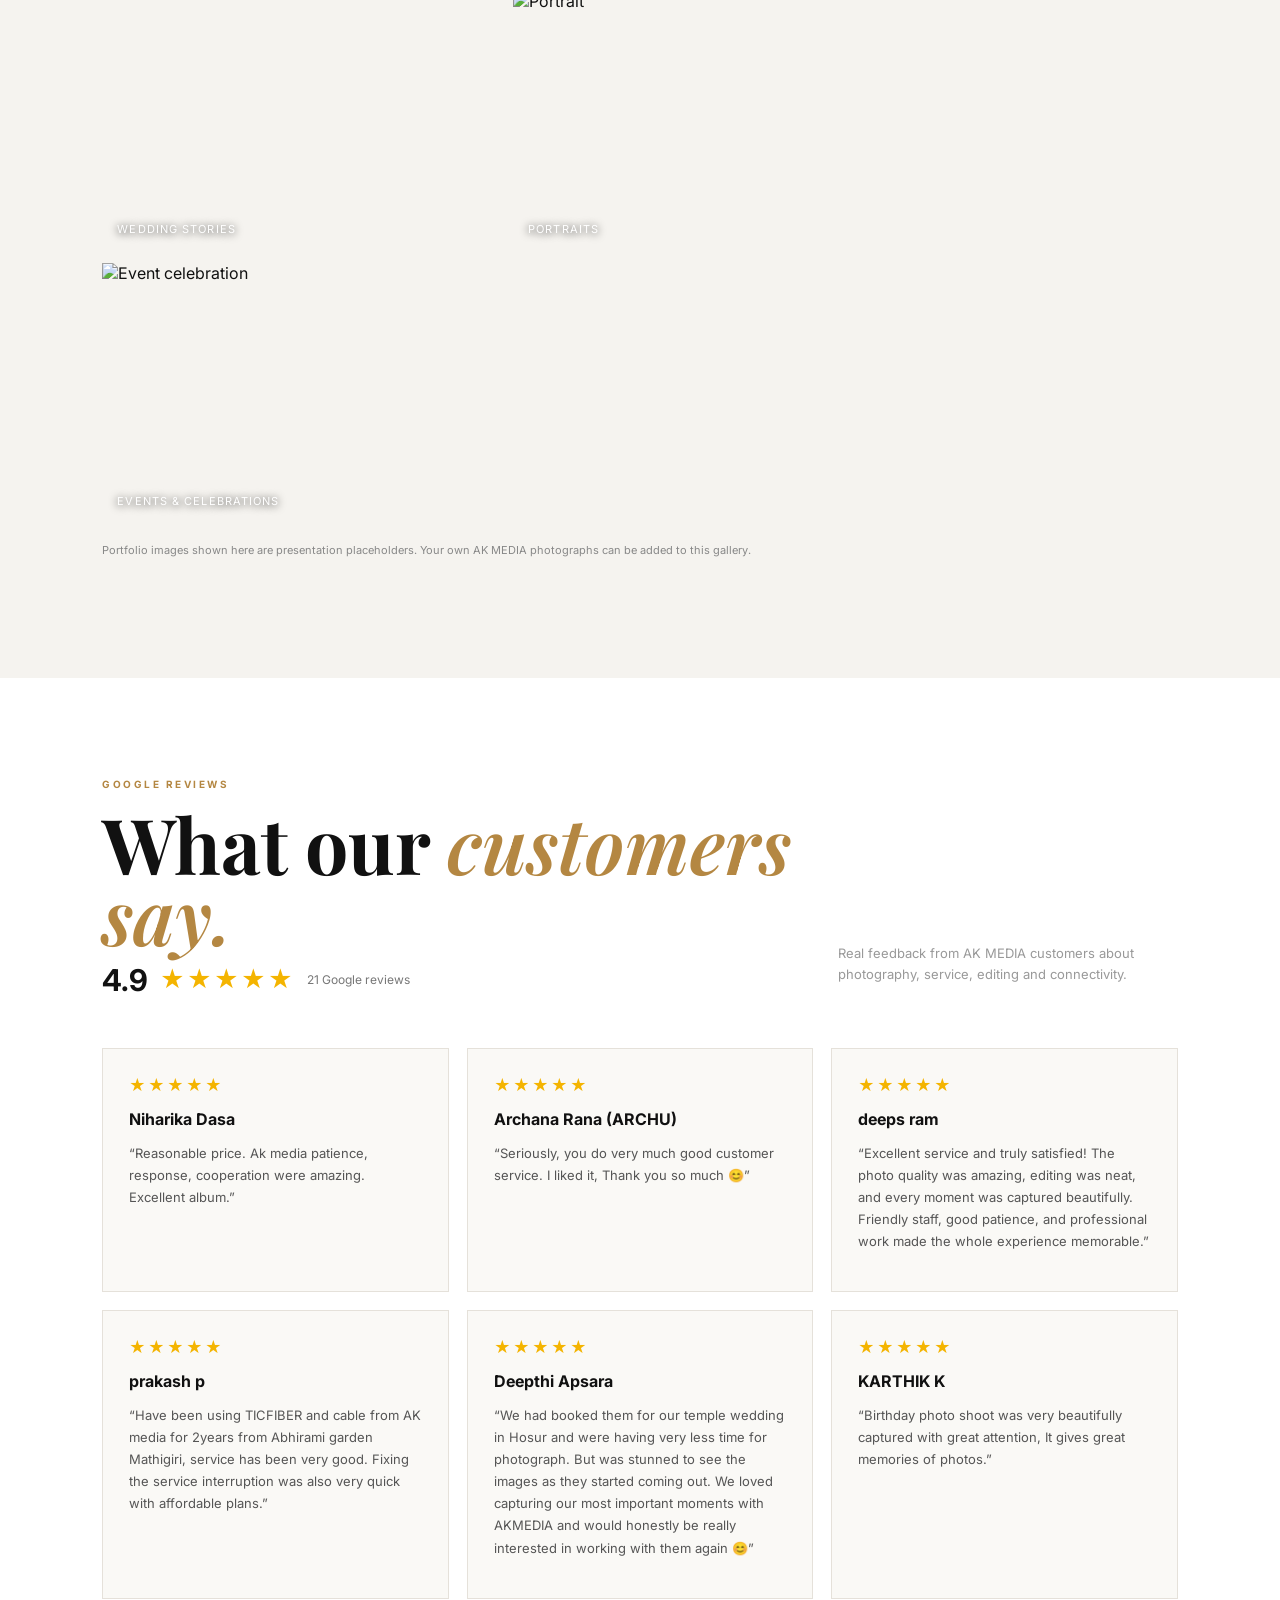
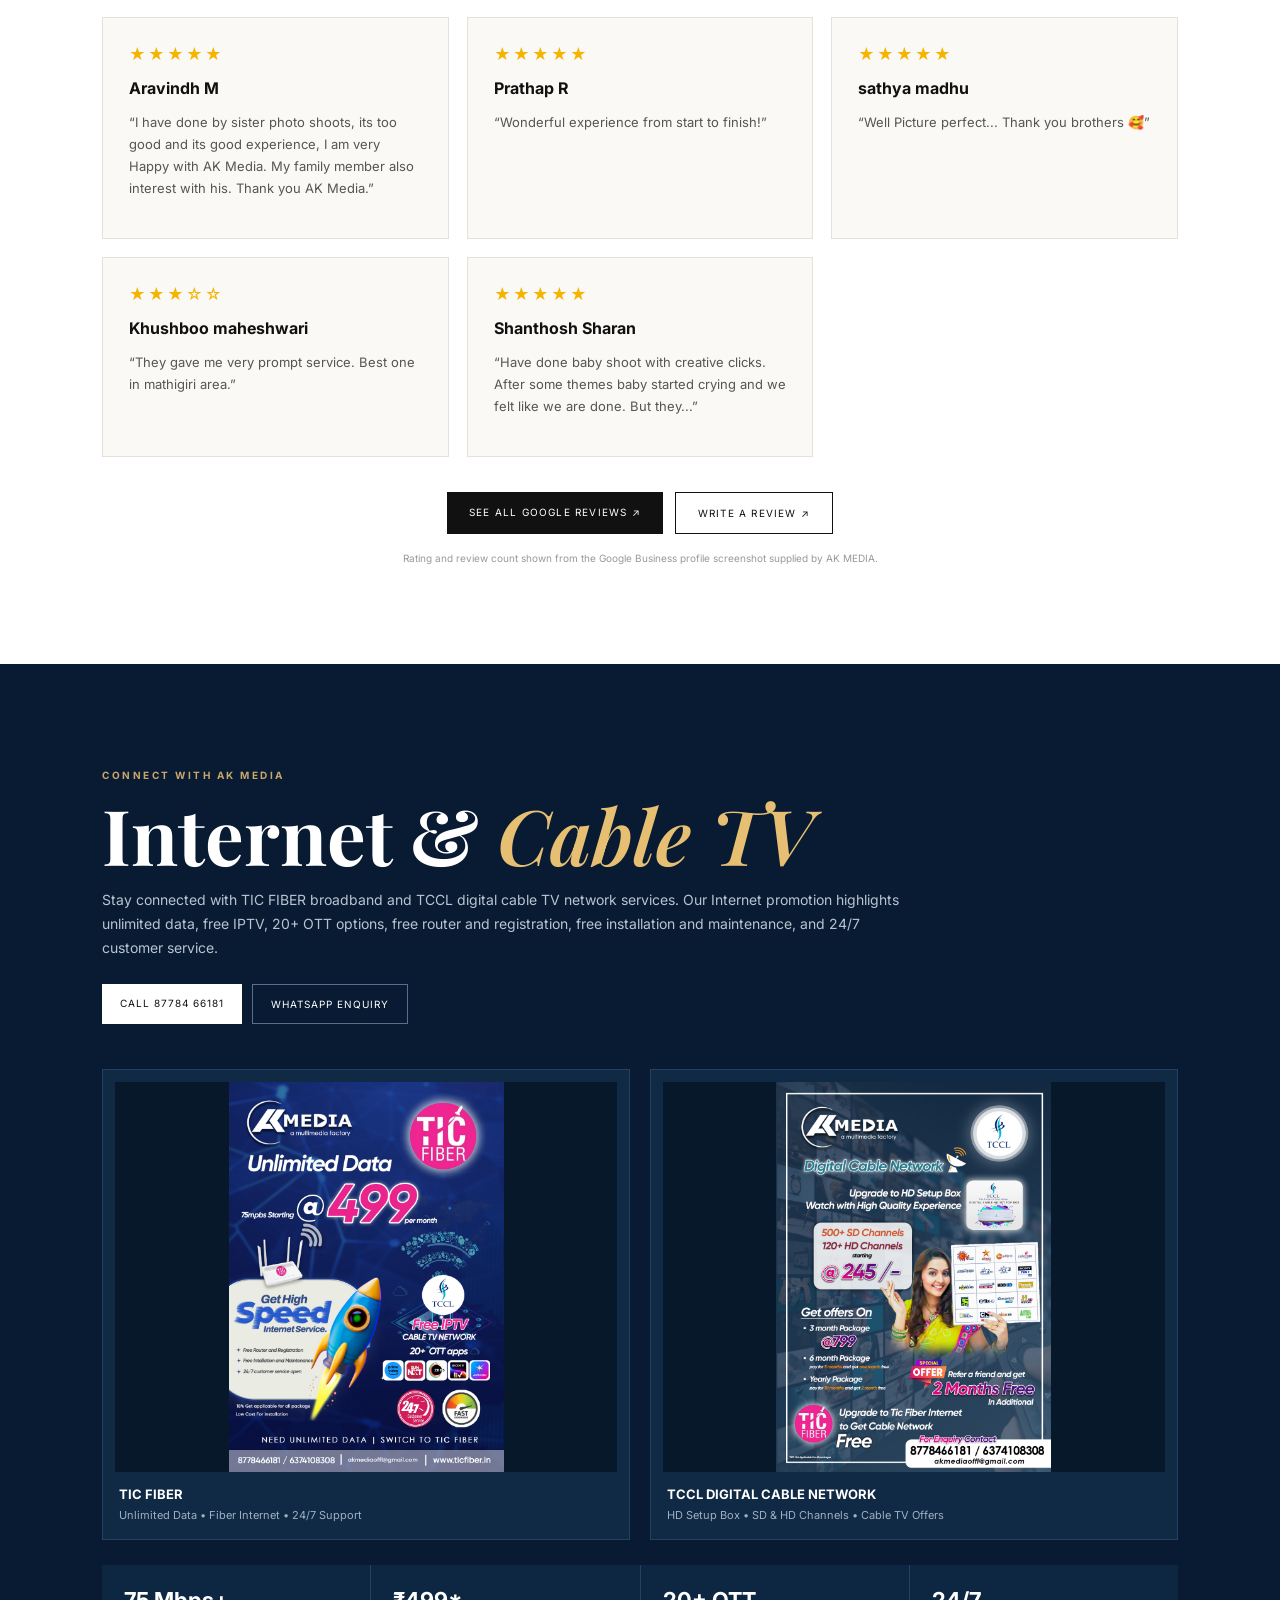
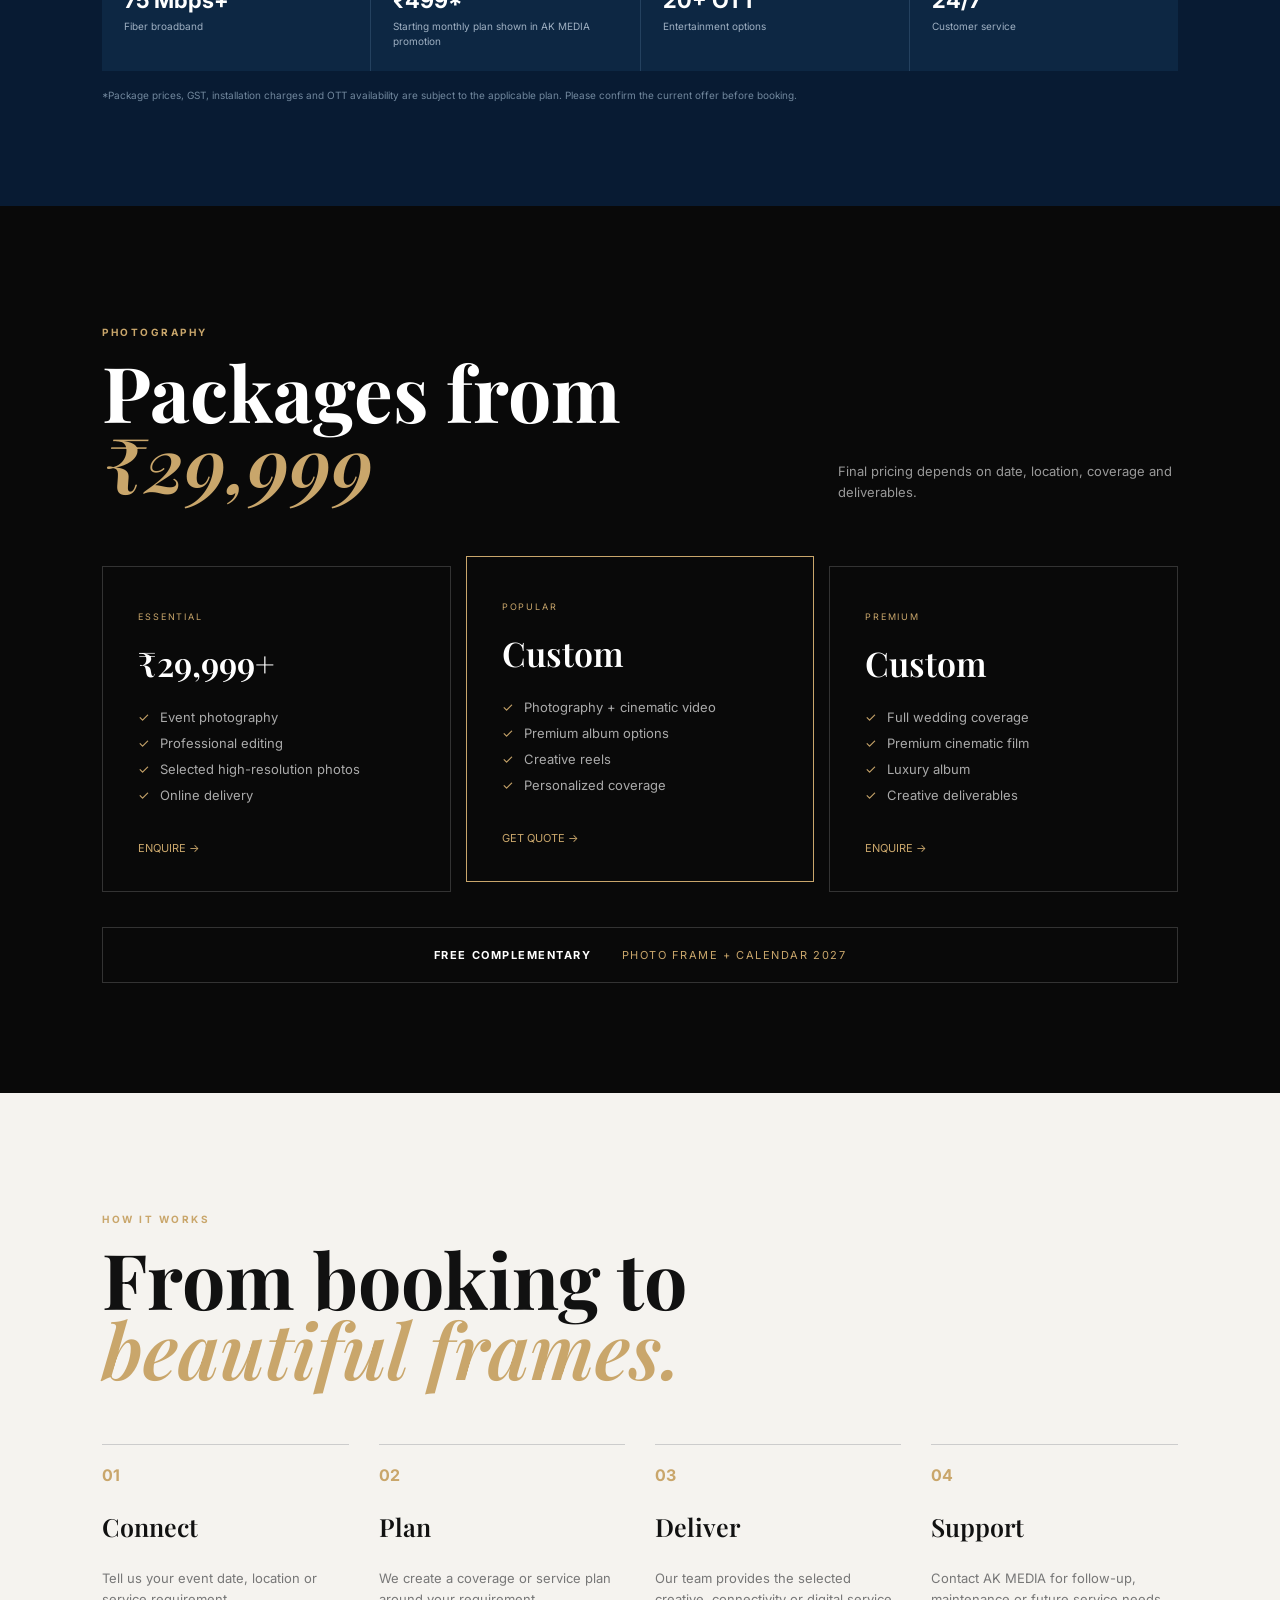
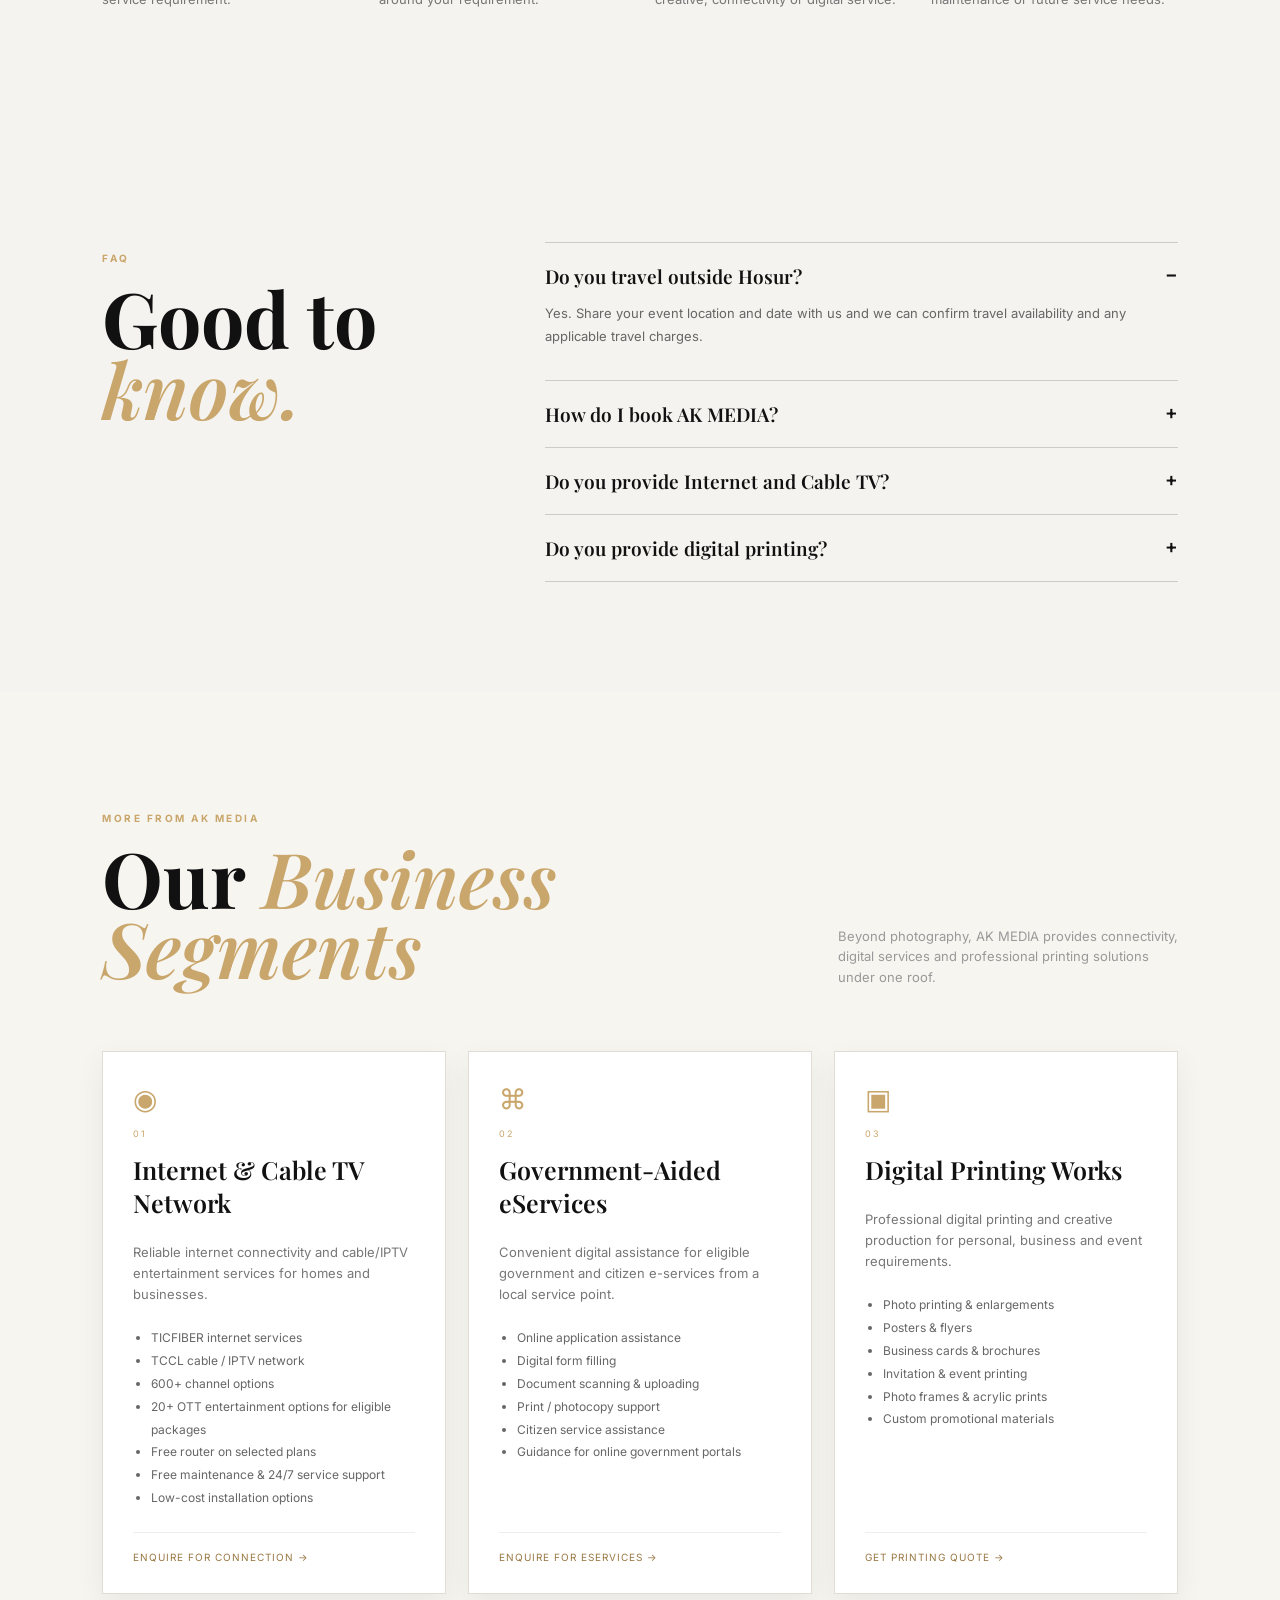
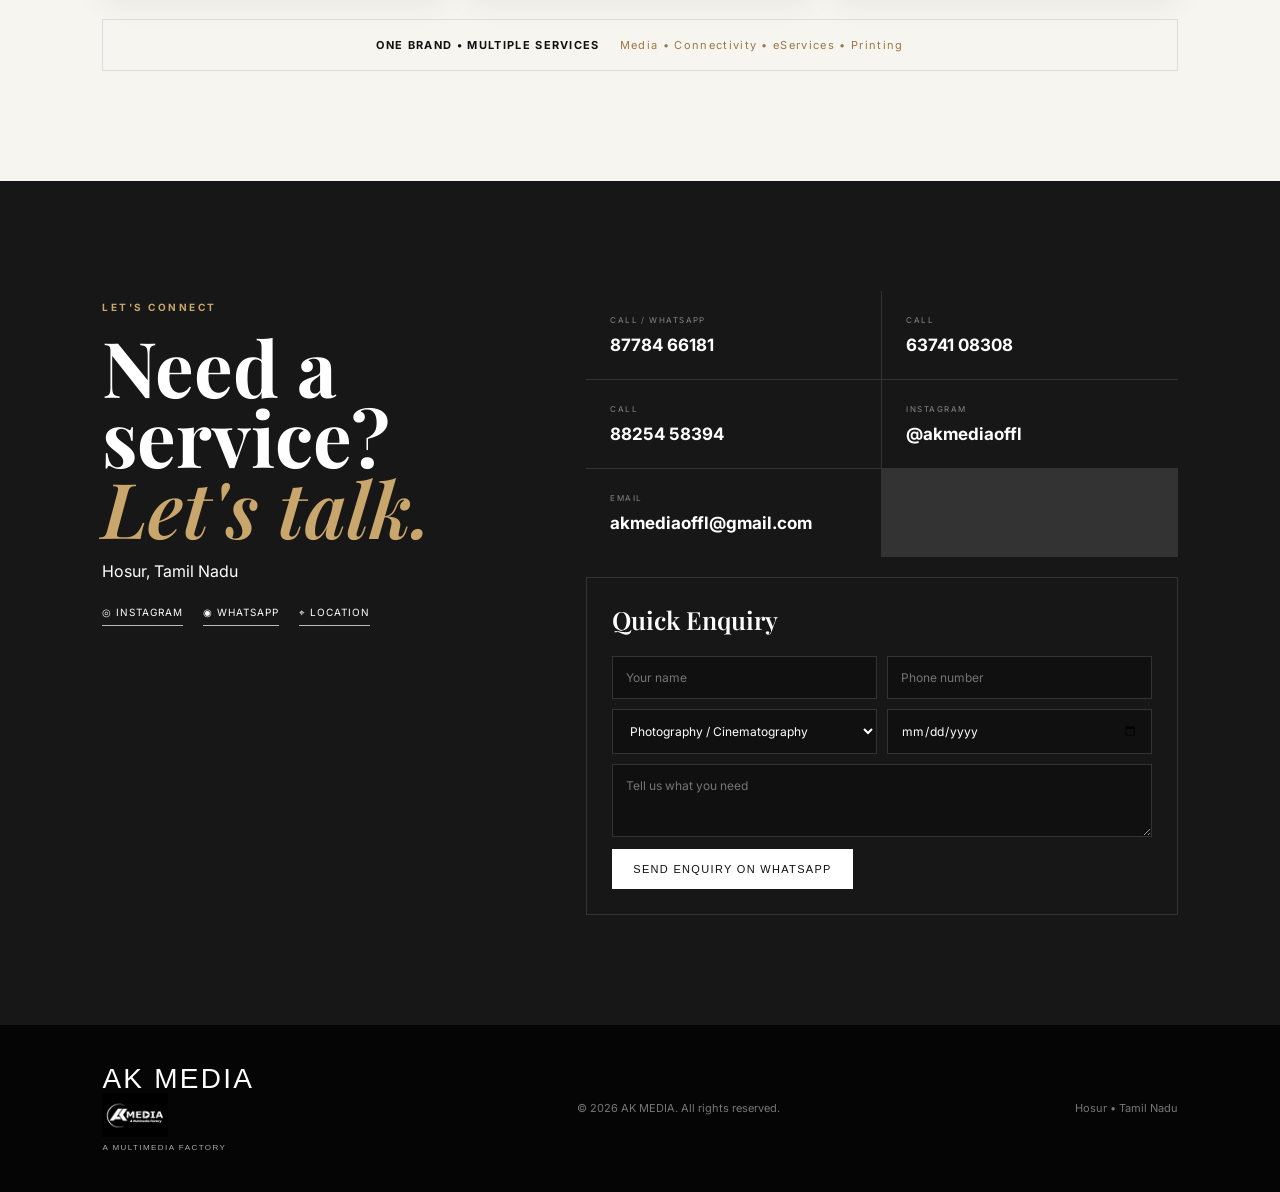
==== commit 470bcb19: "Add Reviews link to main website" ====
--- a/index.html
+++ b/index.html
@@ -9,7 +9,7 @@
 <link rel="preconnect" href="https://fonts.googleapis.com"><link rel="preconnect" href="https://fonts.gstatic.com" crossorigin><link href="https://fonts.googleapis.com/css2?family=Inter:wght@400;500;600;700&family=Playfair+Display:wght@600;700&display=swap" rel="stylesheet"><link rel="stylesheet" href="style.css">
 </head>
 <body>
-<header class="nav"><a class="brand" href="#home" aria-label="AK MEDIA Home"><img src="assets/LOGO%20WHite%20copy.jpg" alt="AK MEDIA - A Multimedia Factory" style="height:52px;width:auto;max-width:190px;object-fit:contain;display:block;"></a><button class="menu" aria-label="Open menu">☰</button><nav><a href="#home">Home</a><a href="#about">About</a><a href="#services">Services</a><a href="#portfolio">Portfolio</a><a href="#packages">Packages</a><a href="#offers">Offers</a><a href="#internet">Internet & Cable</a><a href="#faq">FAQ</a><a href="#contact">Contact</a></nav><a class="nav-cta" href="https://wa.me/918778466181?text=Hi%20AK%20MEDIA%2C%20I%20would%20like%20to%20book%20a%20service." target="_blank">Book Now</a></header>
+<header class="nav"><a class="brand" href="#home" aria-label="AK MEDIA Home"><img src="assets/LOGO%20WHite%20copy.jpg" alt="AK MEDIA - A Multimedia Factory" style="height:52px;width:auto;max-width:190px;object-fit:contain;display:block;"></a><button class="menu" aria-label="Open menu">☰</button><nav><a href="#home">Home</a><a href="#about">About</a><a href="#services">Services</a><a href="#portfolio">Portfolio</a><a href="#packages">Packages</a><a href="#offers">Offers</a><a href="#internet">Internet & Cable</a><a href="reviews.html">Reviews</a><a href="#faq">FAQ</a><a href="#contact">Contact</a></nav><a class="nav-cta" href="https://wa.me/918778466181?text=Hi%20AK%20MEDIA%2C%20I%20would%20like%20to%20book%20a%20service." target="_blank">Book Now</a></header>
 <main>
 <section id="home" class="hero"><div class="hero-overlay"></div><div class="hero-content"><p class="eyebrow">HOSUR • TAMIL NADU</p><h1>We create your<br><em>imagination.</em></h1><p class="lead">Photography • Cinematography • Internet • Digital Services</p><div class="actions"><a class="btn primary" href="#contact">Enquire Now</a><a class="btn ghost" href="#portfolio">View Portfolio</a></div><div class="hero-points"><span>✓ Photography & Films</span><span>✓ TIC FIBER Internet</span><span>✓ Digital Services</span></div></div><div class="hero-badge">AK MEDIA<br><strong>A MULTIMEDIA FACTORY</strong></div></section>
 <section id="about" class="section about"><div><p class="eyebrow">ABOUT AK MEDIA</p><h2>Creative media.<br><em>Connected services.</em></h2><div class="mini-links"><a href="https://instagram.com/akmediaoffl" target="_blank">Instagram ↗</a><a href="https://www.google.com/maps/search/?api=1&query=AK%20MEDIA%20Hosur%20Tamil%20Nadu" target="_blank">Google Maps ↗</a></div></div><div class="copy"><p>AK MEDIA is a multimedia and digital service business based in Hosur, combining photography, cinematography, Internet and cable TV services, government-aided eServices and digital printing under one brand.</p><p>From capturing important celebrations to connecting homes with fiber Internet and helping customers with digital services and printing, we aim to provide practical and creative solutions from one place.</p><div class="stats"><div><b>4K</b><span>Cinematic video</span></div><div><b>24/7</b><span>Internet support</span></div><div><b>4+</b><span>Business segments</span></div></div></div></section>
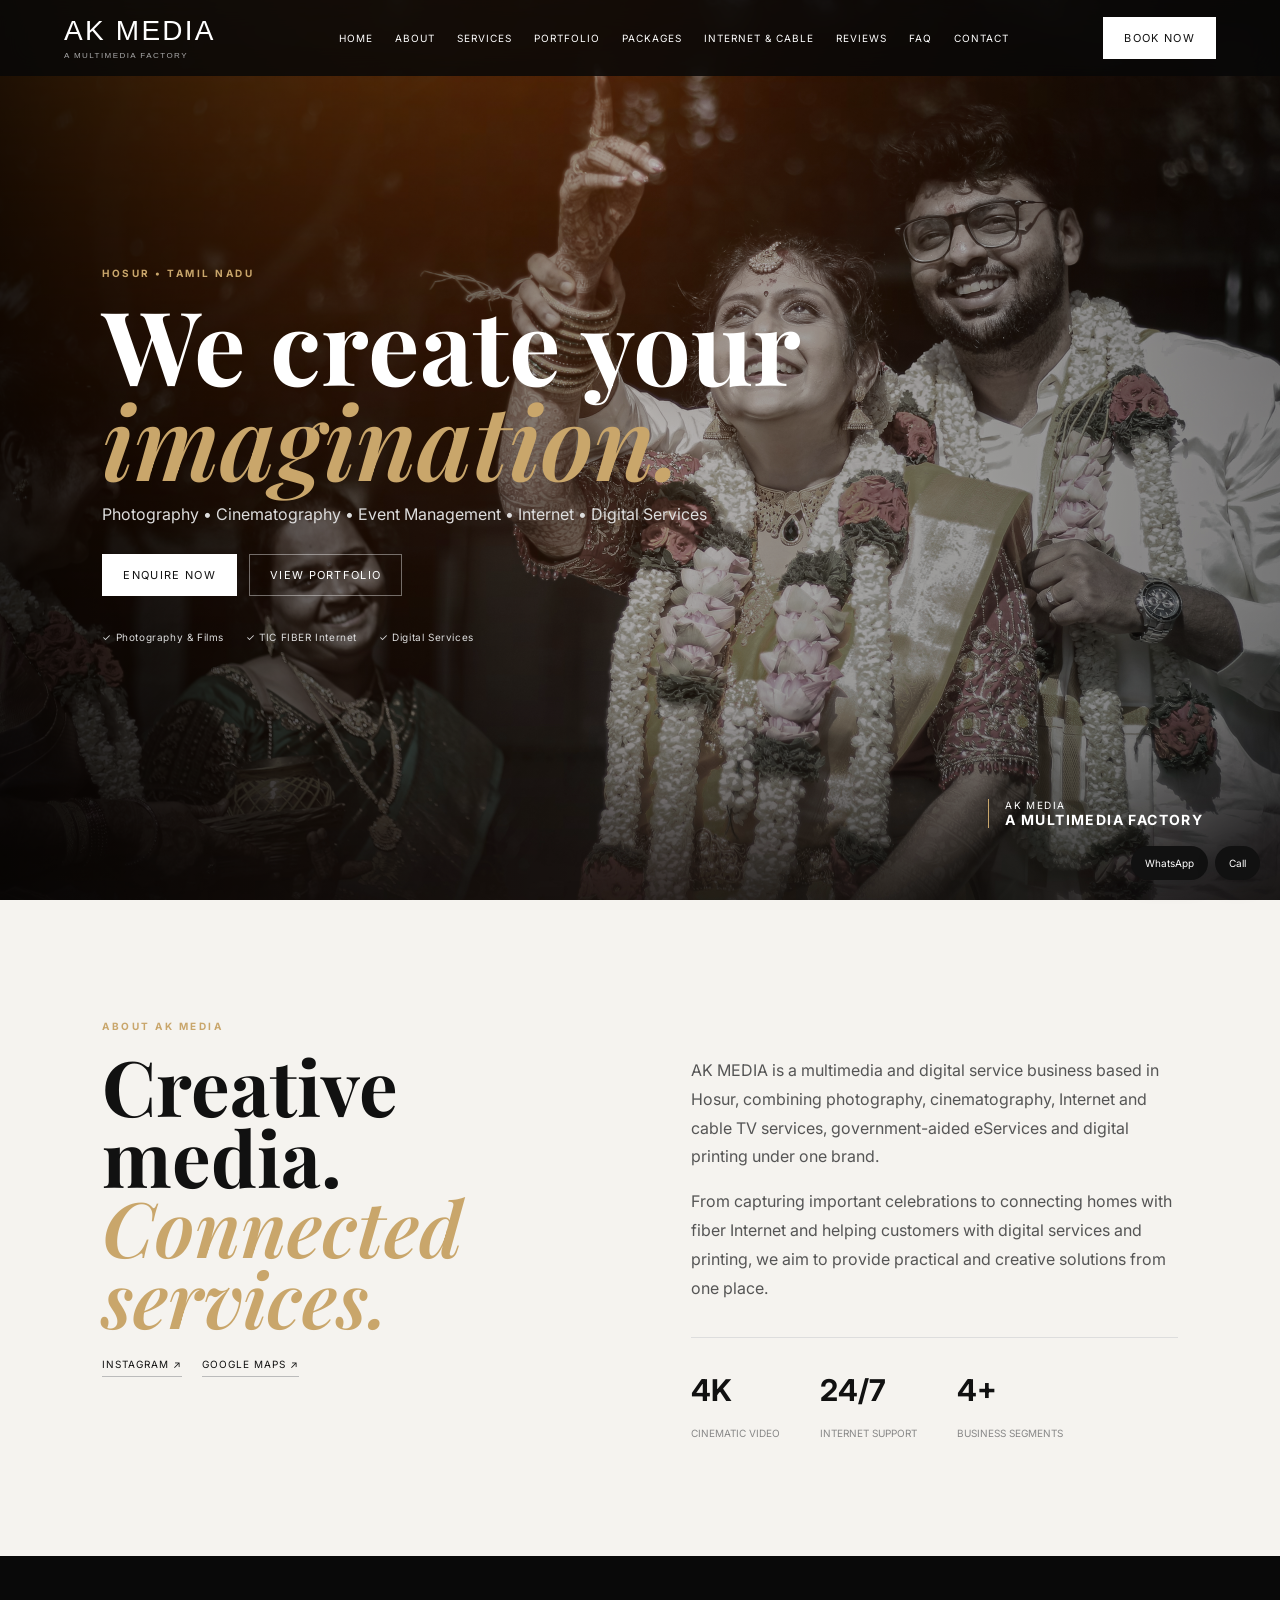
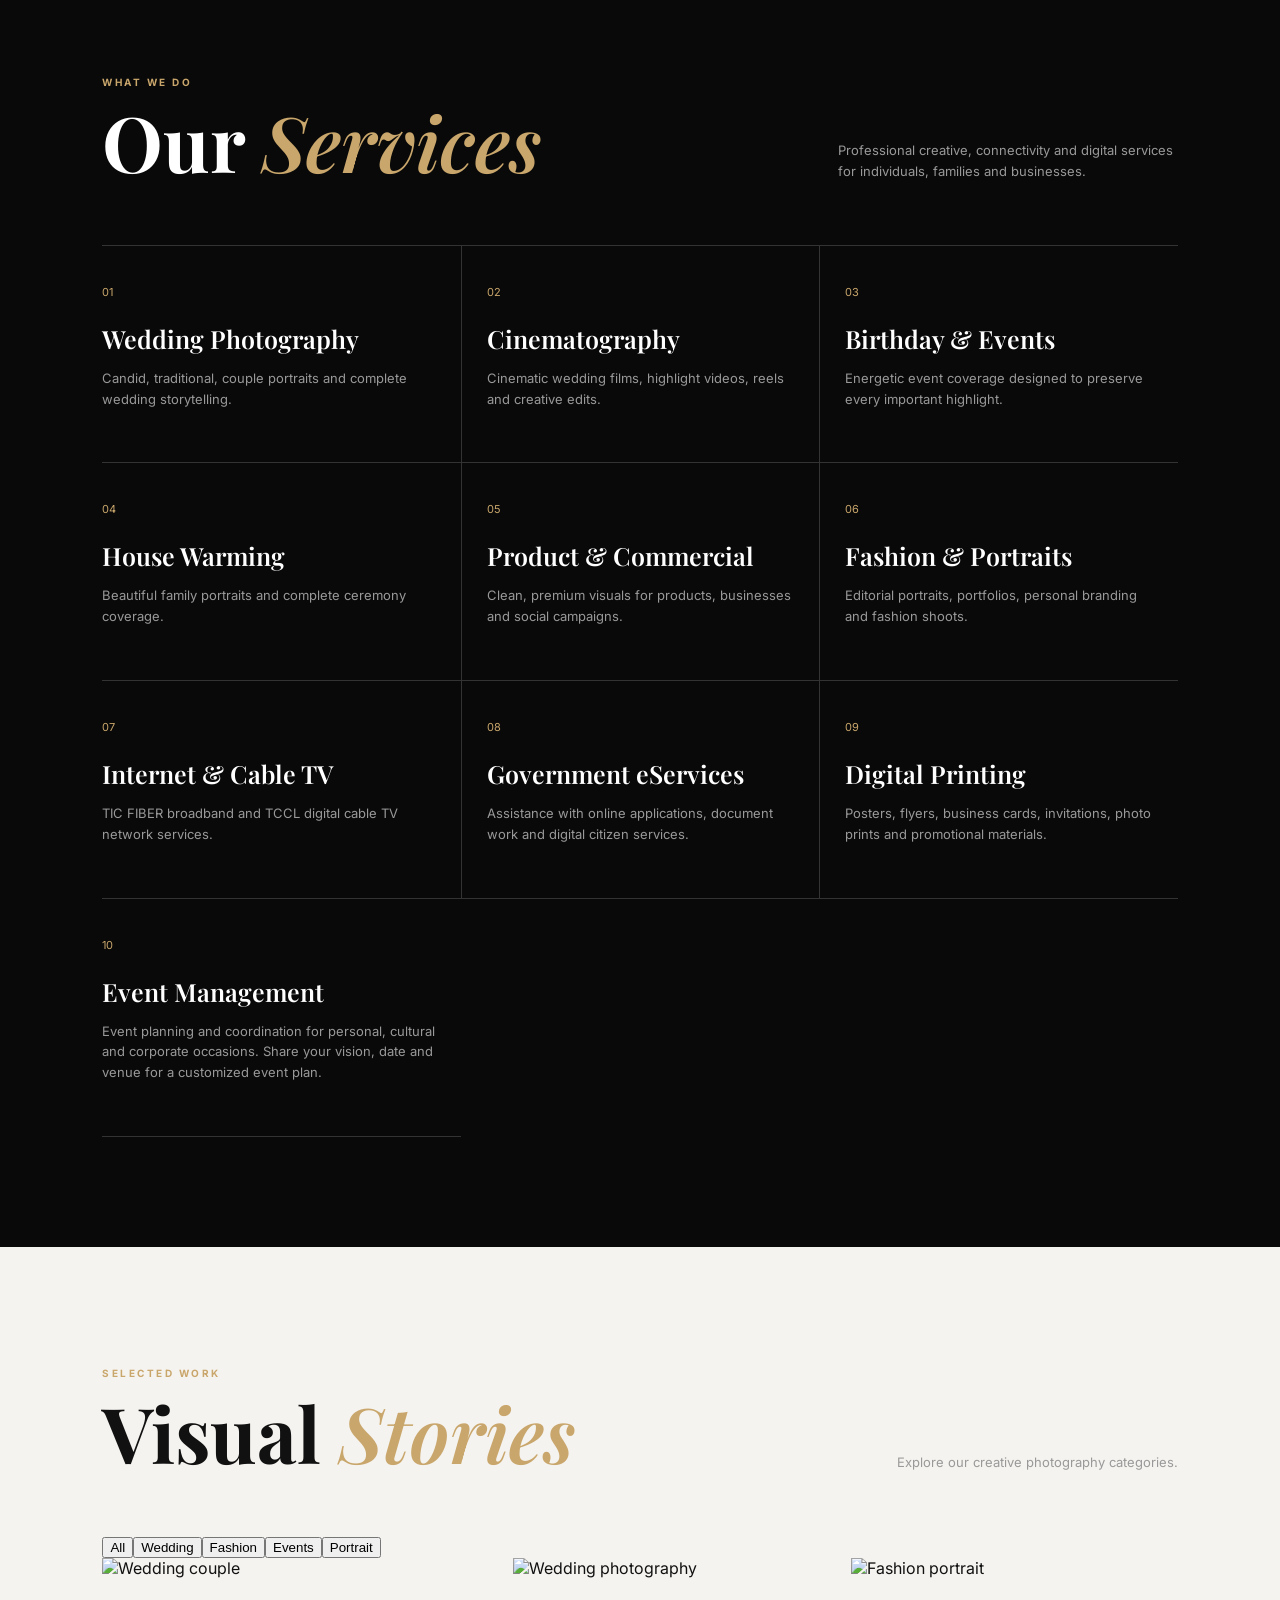
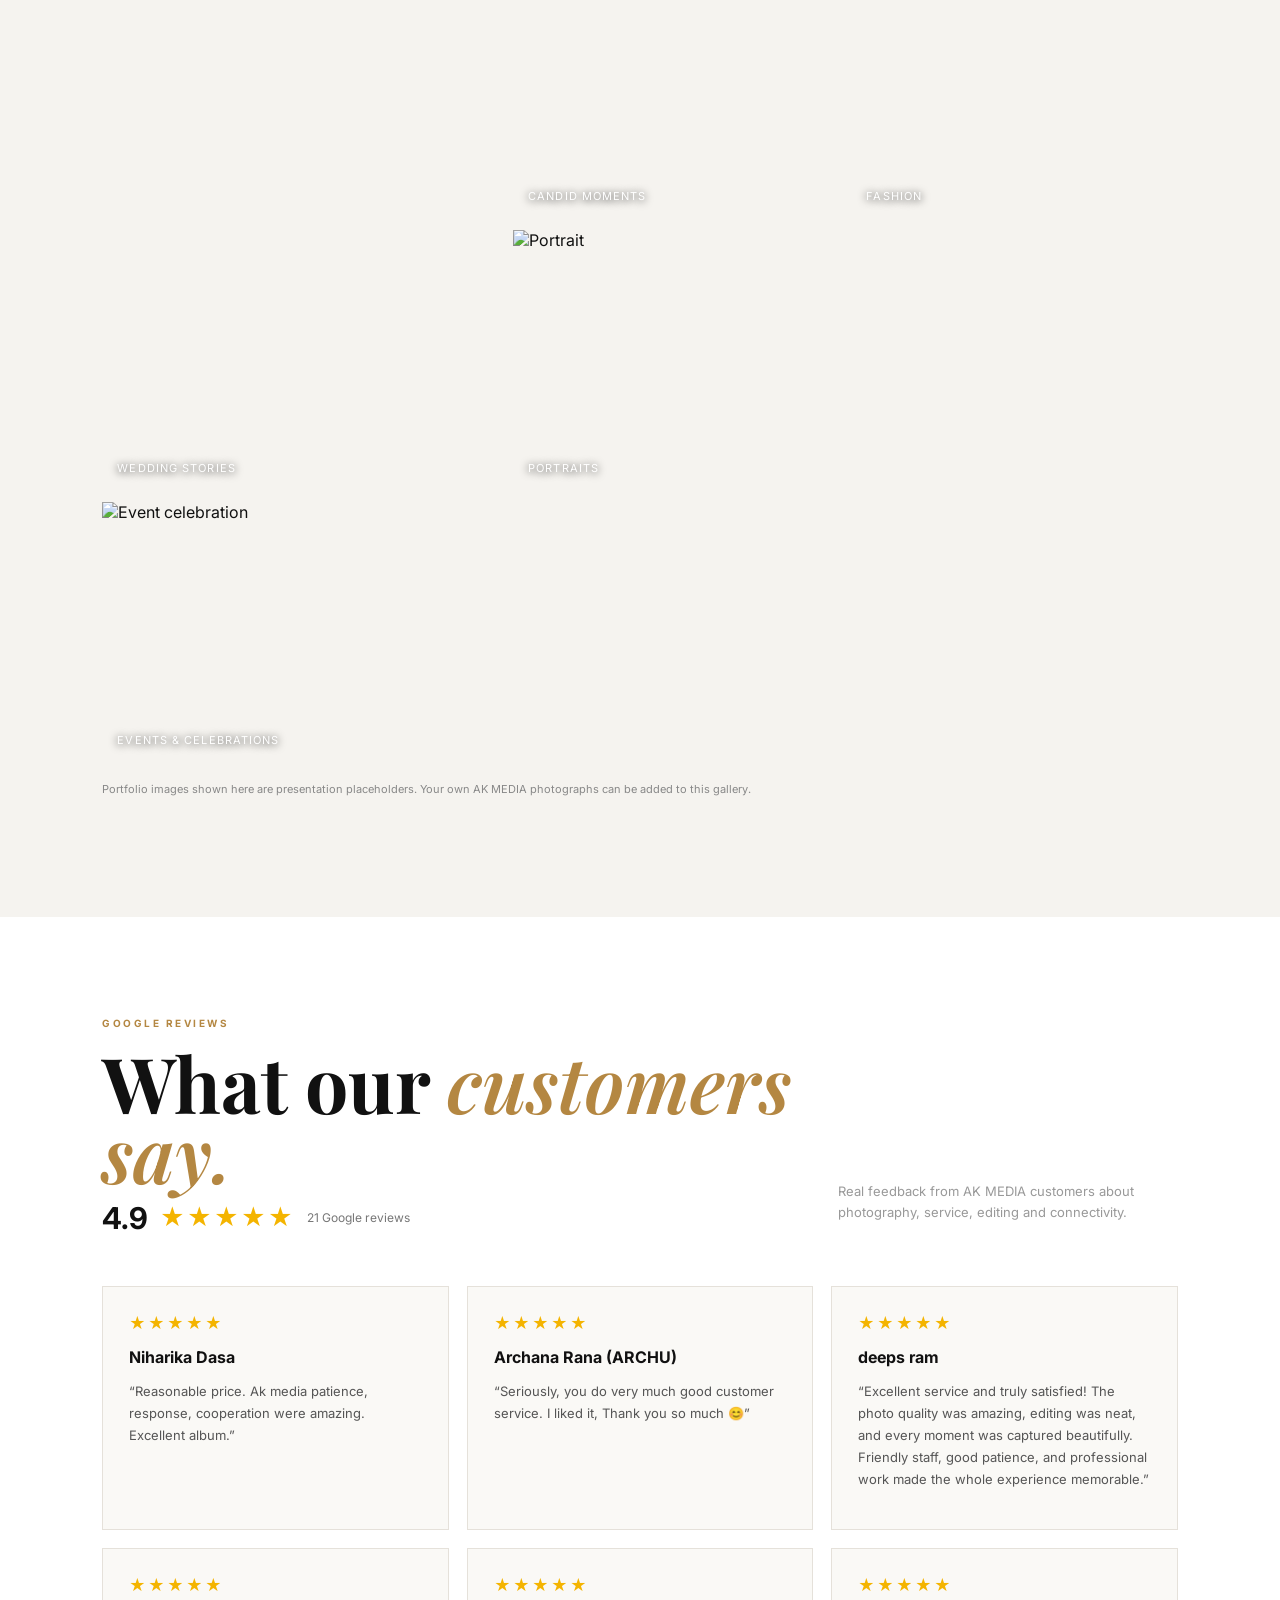
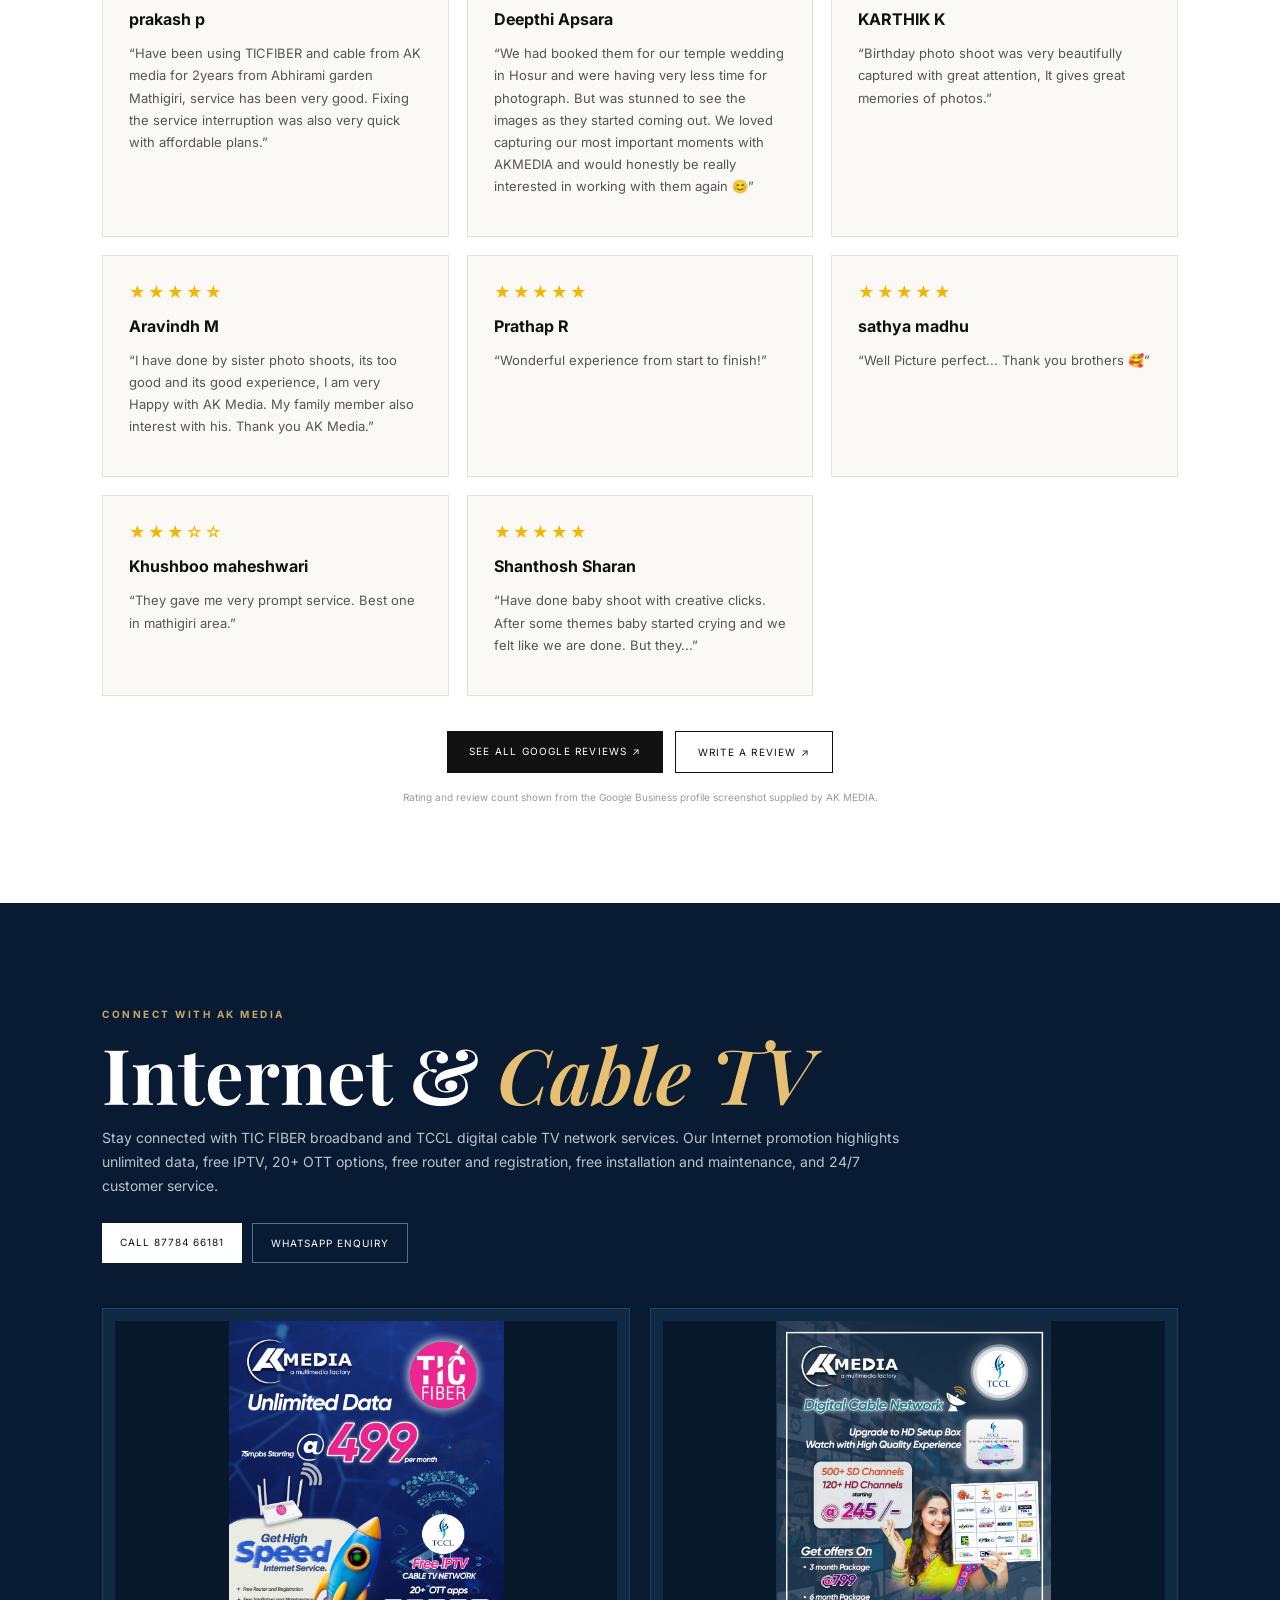
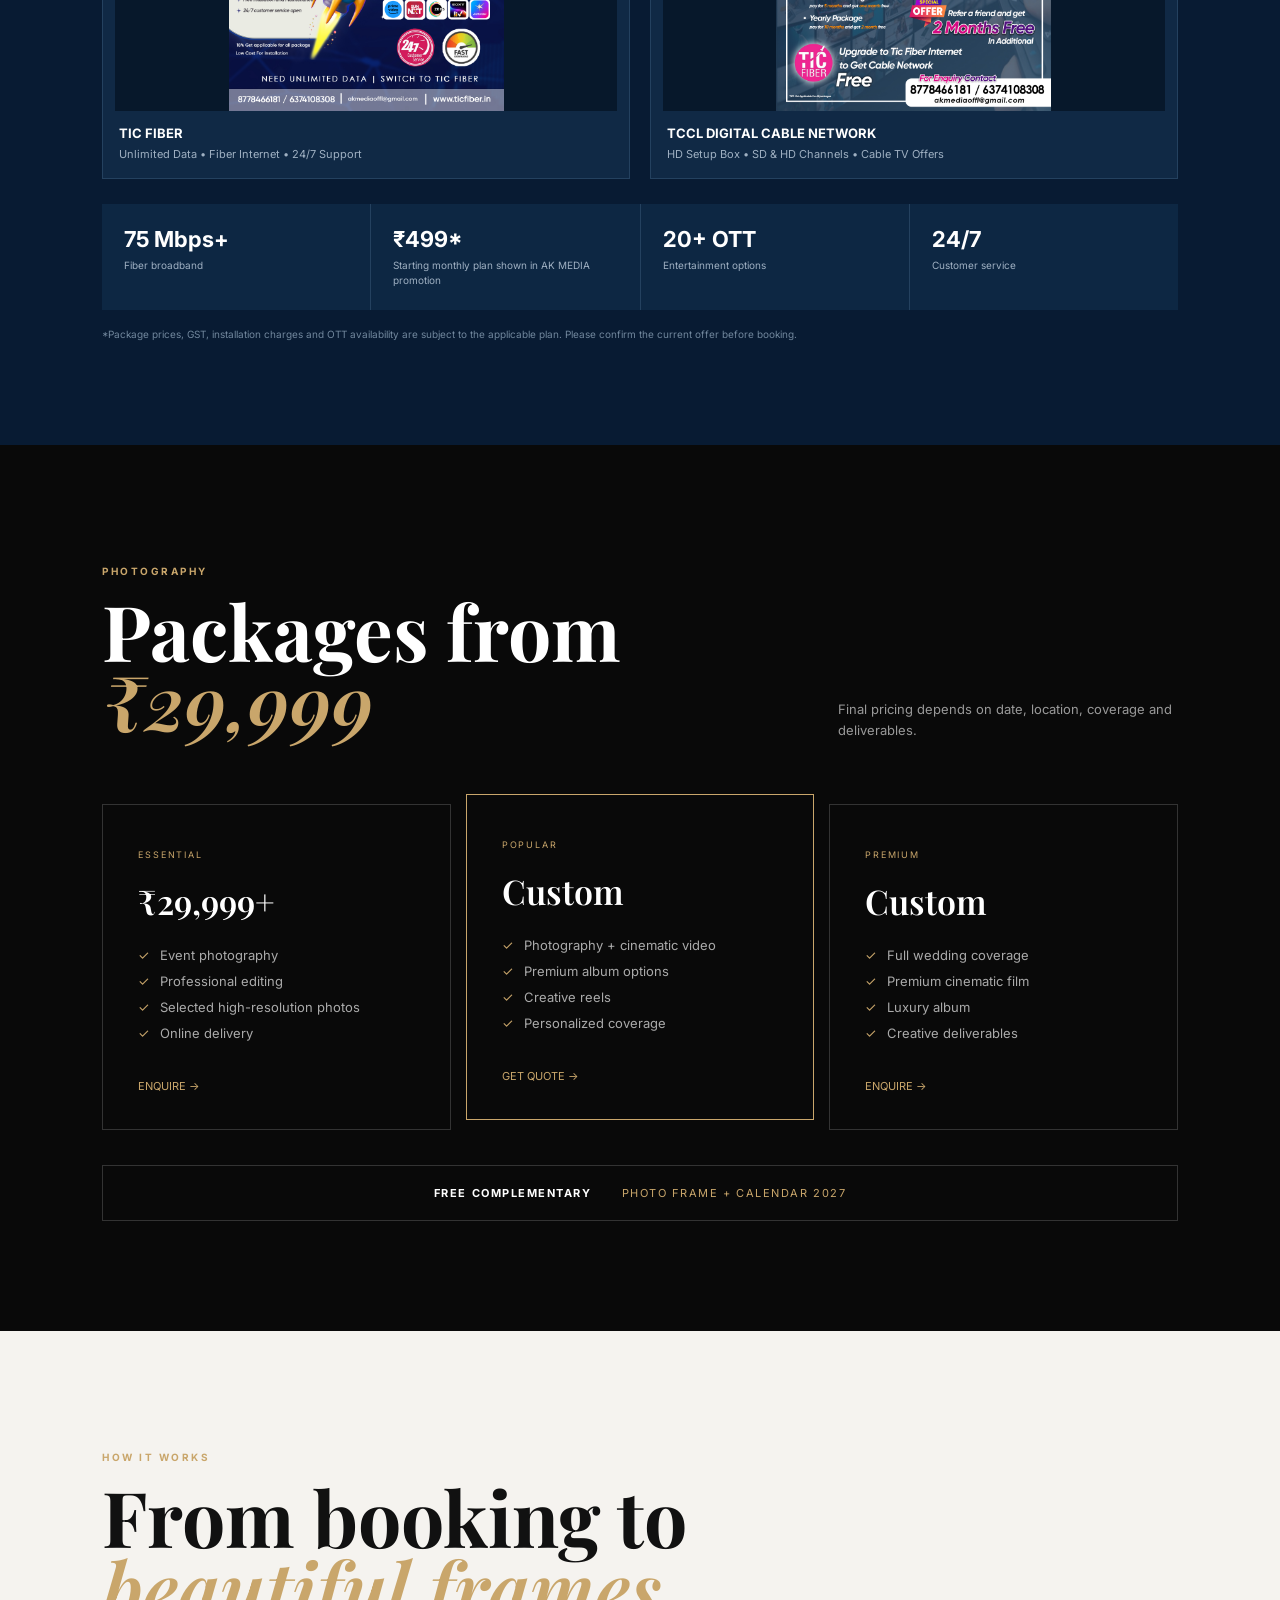
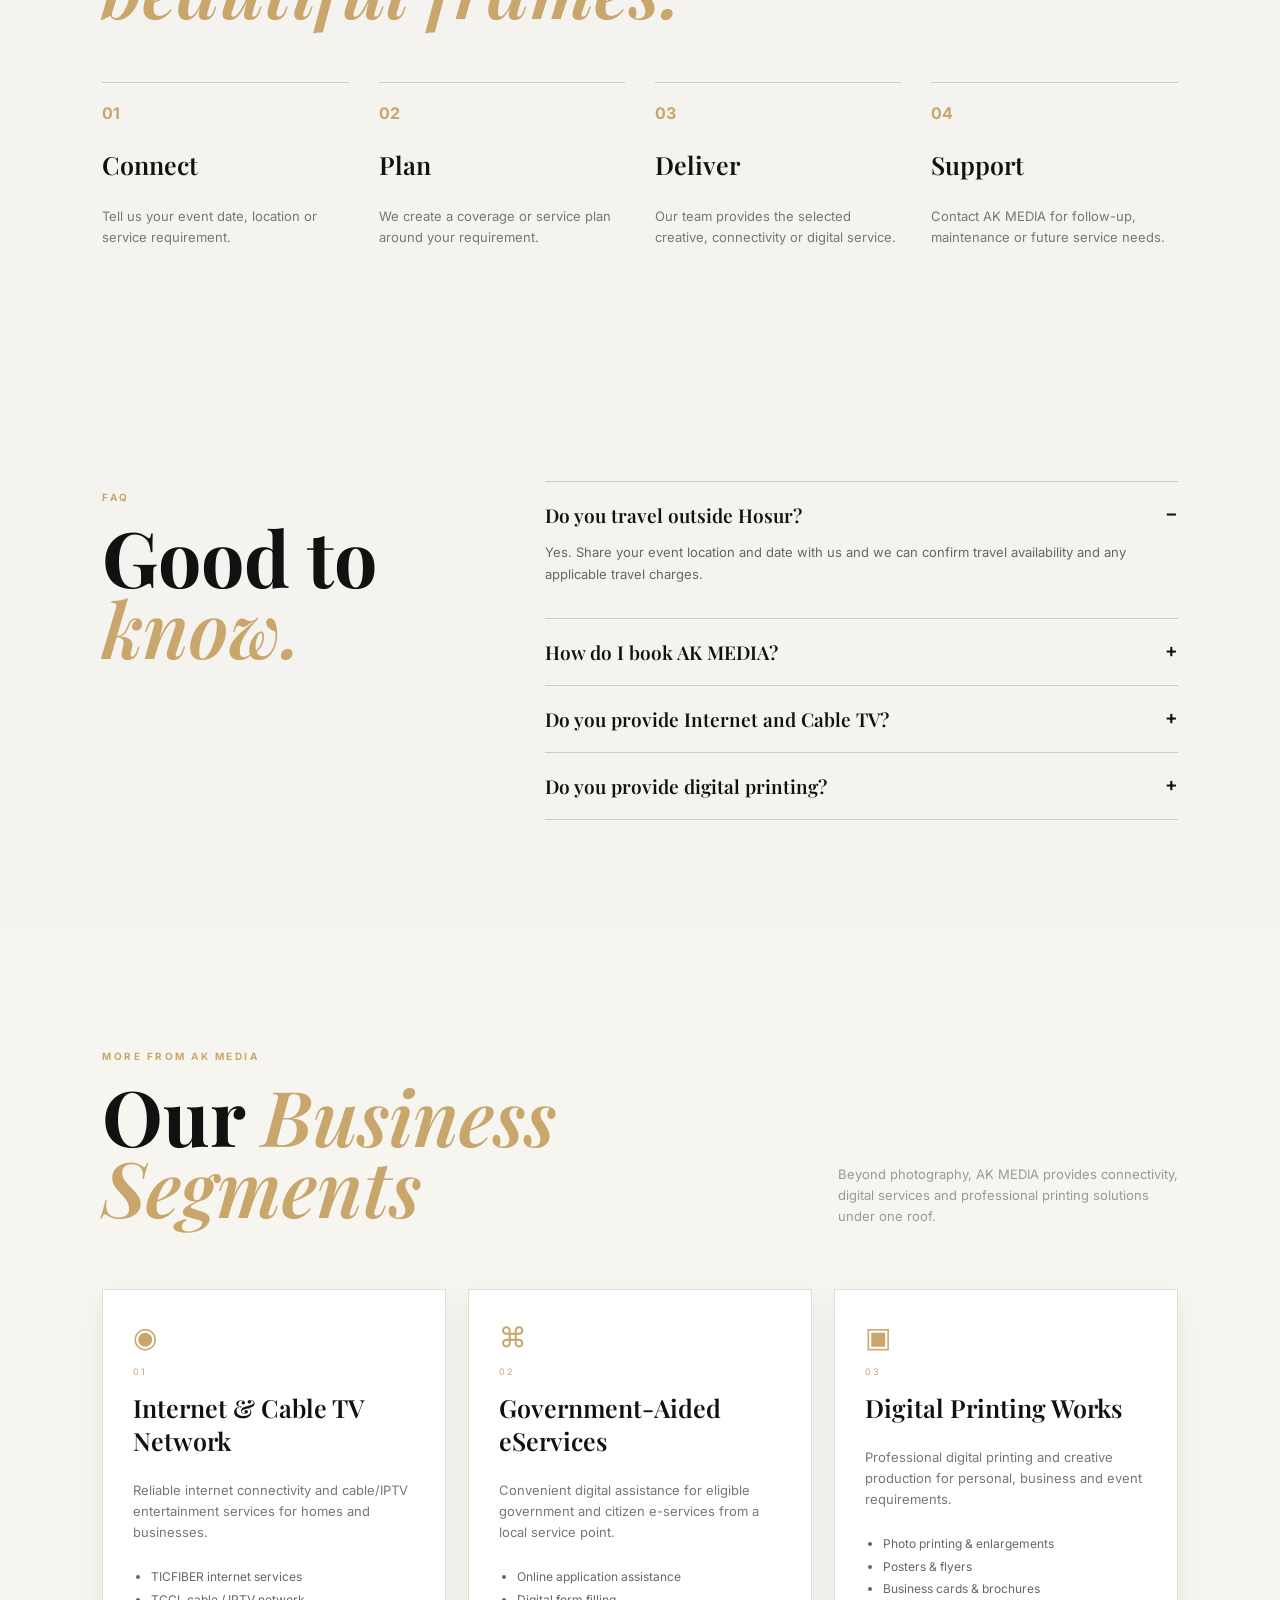
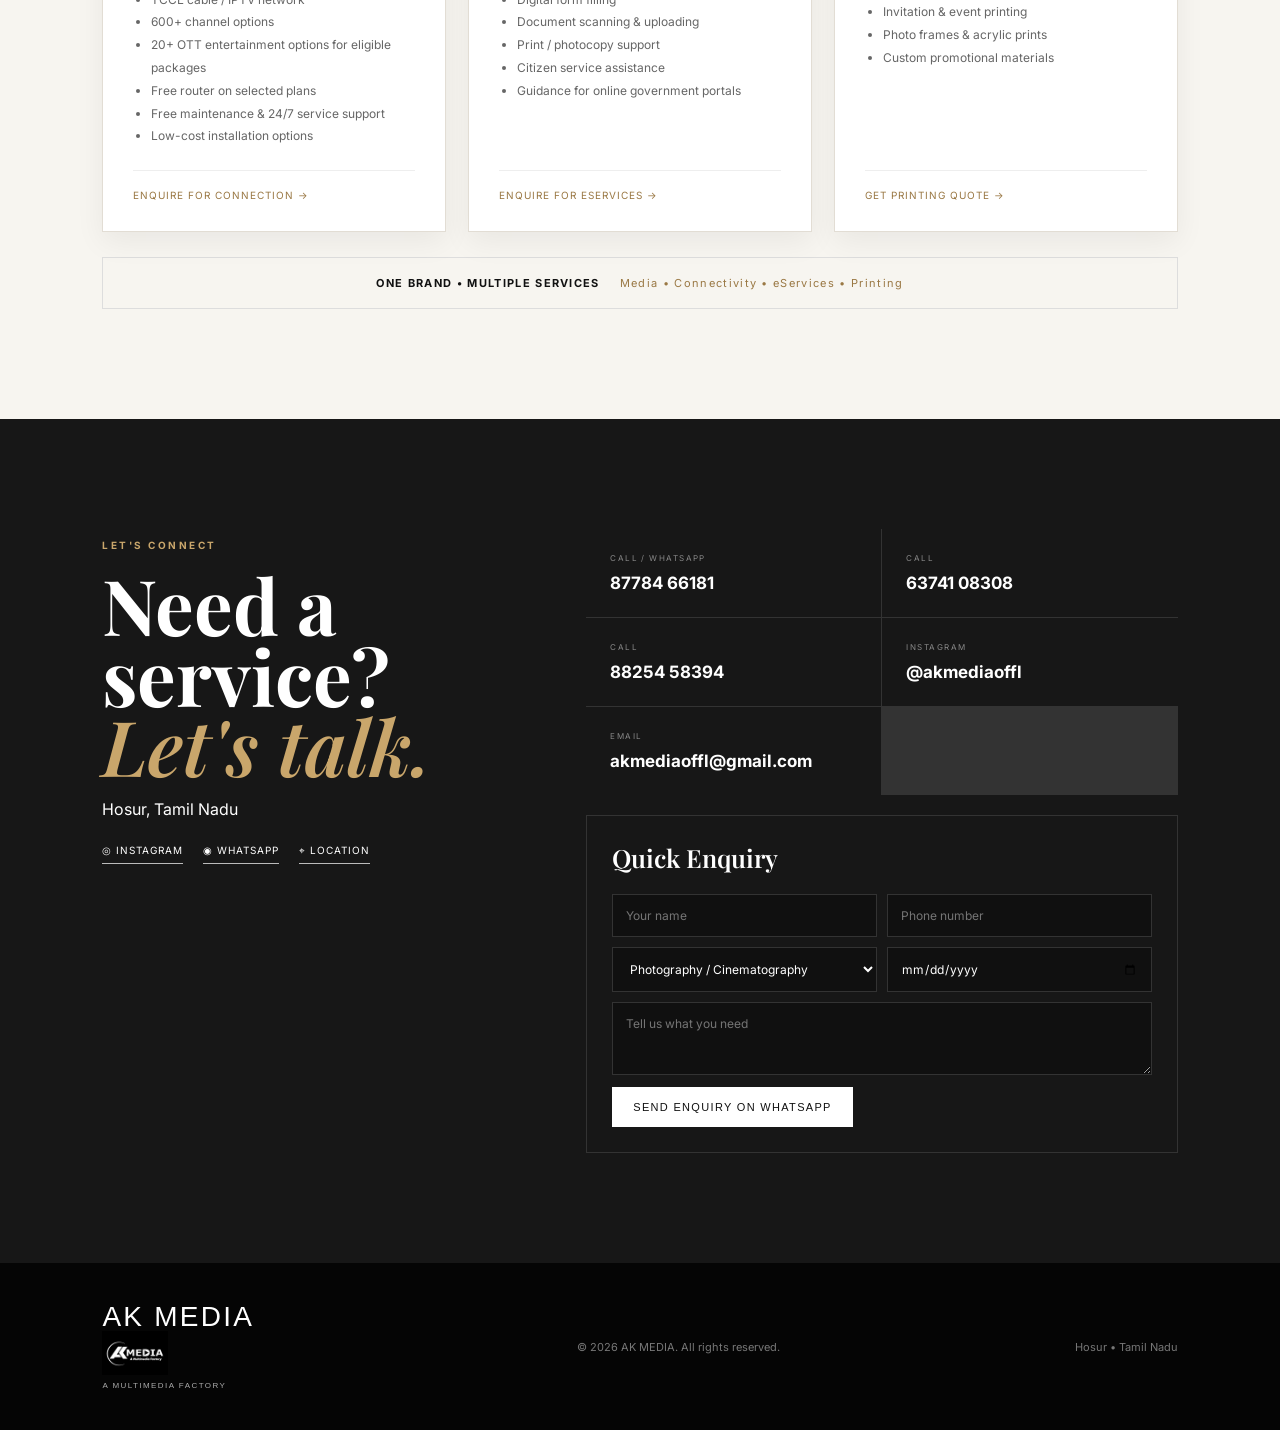
==== commit ec2e0c97: "Add Event Management service category" ====
--- a/index.html
+++ b/index.html
@@ -4,21 +4,21 @@
 <meta charset="utf-8"><meta name="viewport" content="width=device-width,initial-scale=1">
 <title>AK MEDIA | Photography, Internet, Cable TV & Digital Services | Hosur</title>
 <meta name="description" content="AK MEDIA — A Multimedia Factory in Hosur. Photography, cinematography, TIC FIBER internet, TCCL cable TV network, government-aided eServices and digital printing services.">
-<meta name="keywords" content="AK MEDIA Hosur, photography Hosur, TIC FIBER Hosur, internet service Hosur, cable TV Hosur, digital printing Hosur, eServices Hosur">
+<meta name="keywords" content="AK MEDIA Hosur, photography Hosur, event management Hosur, TIC FIBER Hosur, internet service Hosur, cable TV Hosur, digital printing Hosur, eServices Hosur">
 <meta name="theme-color" content="#080808">
 <link rel="preconnect" href="https://fonts.googleapis.com"><link rel="preconnect" href="https://fonts.gstatic.com" crossorigin><link href="https://fonts.googleapis.com/css2?family=Inter:wght@400;500;600;700&family=Playfair+Display:wght@600;700&display=swap" rel="stylesheet"><link rel="stylesheet" href="style.css">
 </head>
 <body>
 <header class="nav"><a class="brand" href="#home" aria-label="AK MEDIA Home"><img src="assets/LOGO%20WHite%20copy.jpg" alt="AK MEDIA - A Multimedia Factory" style="height:52px;width:auto;max-width:190px;object-fit:contain;display:block;"></a><button class="menu" aria-label="Open menu">☰</button><nav><a href="#home">Home</a><a href="#about">About</a><a href="#services">Services</a><a href="#portfolio">Portfolio</a><a href="#packages">Packages</a><a href="#offers">Offers</a><a href="#internet">Internet & Cable</a><a href="reviews.html">Reviews</a><a href="#faq">FAQ</a><a href="#contact">Contact</a></nav><a class="nav-cta" href="https://wa.me/918778466181?text=Hi%20AK%20MEDIA%2C%20I%20would%20like%20to%20book%20a%20service." target="_blank">Book Now</a></header>
 <main>
-<section id="home" class="hero"><div class="hero-overlay"></div><div class="hero-content"><p class="eyebrow">HOSUR • TAMIL NADU</p><h1>We create your<br><em>imagination.</em></h1><p class="lead">Photography • Cinematography • Internet • Digital Services</p><div class="actions"><a class="btn primary" href="#contact">Enquire Now</a><a class="btn ghost" href="#portfolio">View Portfolio</a></div><div class="hero-points"><span>✓ Photography & Films</span><span>✓ TIC FIBER Internet</span><span>✓ Digital Services</span></div></div><div class="hero-badge">AK MEDIA<br><strong>A MULTIMEDIA FACTORY</strong></div></section>
+<section id="home" class="hero"><div class="hero-overlay"></div><div class="hero-content"><p class="eyebrow">HOSUR • TAMIL NADU</p><h1>We create your<br><em>imagination.</em></h1><p class="lead">Photography • Cinematography • Event Management • Internet • Digital Services</p><div class="actions"><a class="btn primary" href="#contact">Enquire Now</a><a class="btn ghost" href="#portfolio">View Portfolio</a></div><div class="hero-points"><span>✓ Photography & Films</span><span>✓ TIC FIBER Internet</span><span>✓ Digital Services</span></div></div><div class="hero-badge">AK MEDIA<br><strong>A MULTIMEDIA FACTORY</strong></div></section>
 <section id="about" class="section about"><div><p class="eyebrow">ABOUT AK MEDIA</p><h2>Creative media.<br><em>Connected services.</em></h2><div class="mini-links"><a href="https://instagram.com/akmediaoffl" target="_blank">Instagram ↗</a><a href="https://www.google.com/maps/search/?api=1&query=AK%20MEDIA%20Hosur%20Tamil%20Nadu" target="_blank">Google Maps ↗</a></div></div><div class="copy"><p>AK MEDIA is a multimedia and digital service business based in Hosur, combining photography, cinematography, Internet and cable TV services, government-aided eServices and digital printing under one brand.</p><p>From capturing important celebrations to connecting homes with fiber Internet and helping customers with digital services and printing, we aim to provide practical and creative solutions from one place.</p><div class="stats"><div><b>4K</b><span>Cinematic video</span></div><div><b>24/7</b><span>Internet support</span></div><div><b>4+</b><span>Business segments</span></div></div></div></section>
-<section id="services" class="section dark"><div class="section-head"><div><p class="eyebrow">WHAT WE DO</p><h2>Our <em>Services</em></h2></div><p>Professional creative, connectivity and digital services for individuals, families and businesses.</p></div><div class="service-grid"><article><span>01</span><h3>Wedding Photography</h3><p>Candid, traditional, couple portraits and complete wedding storytelling.</p></article><article><span>02</span><h3>Cinematography</h3><p>Cinematic wedding films, highlight videos, reels and creative edits.</p></article><article><span>03</span><h3>Birthday & Events</h3><p>Energetic event coverage designed to preserve every important highlight.</p></article><article><span>04</span><h3>House Warming</h3><p>Beautiful family portraits and complete ceremony coverage.</p></article><article><span>05</span><h3>Product & Commercial</h3><p>Clean, premium visuals for products, businesses and social campaigns.</p></article><article><span>06</span><h3>Fashion & Portraits</h3><p>Editorial portraits, portfolios, personal branding and fashion shoots.</p></article><article><span>07</span><h3>Internet & Cable TV</h3><p>TIC FIBER broadband and TCCL digital cable TV network services.</p></article><article><span>08</span><h3>Government eServices</h3><p>Assistance with online applications, document work and digital citizen services.</p></article><article><span>09</span><h3>Digital Printing</h3><p>Posters, flyers, business cards, invitations, photo prints and promotional materials.</p></article></div></section>
+<section id="services" class="section dark"><div class="section-head"><div><p class="eyebrow">WHAT WE DO</p><h2>Our <em>Services</em></h2></div><p>Professional creative, connectivity and digital services for individuals, families and businesses.</p></div><div class="service-grid"><article><span>01</span><h3>Wedding Photography</h3><p>Candid, traditional, couple portraits and complete wedding storytelling.</p></article><article><span>02</span><h3>Cinematography</h3><p>Cinematic wedding films, highlight videos, reels and creative edits.</p></article><article><span>03</span><h3>Birthday & Events</h3><p>Energetic event coverage designed to preserve every important highlight.</p></article><article><span>04</span><h3>House Warming</h3><p>Beautiful family portraits and complete ceremony coverage.</p></article><article><span>05</span><h3>Product & Commercial</h3><p>Clean, premium visuals for products, businesses and social campaigns.</p></article><article><span>06</span><h3>Fashion & Portraits</h3><p>Editorial portraits, portfolios, personal branding and fashion shoots.</p></article><article><span>07</span><h3>Internet & Cable TV</h3><p>TIC FIBER broadband and TCCL digital cable TV network services.</p></article><article><span>08</span><h3>Government eServices</h3><p>Assistance with online applications, document work and digital citizen services.</p></article><article><span>09</span><h3>Digital Printing</h3><p>Posters, flyers, business cards, invitations, photo prints and promotional materials.</p></article><article><span>10</span><h3>Event Management</h3><p>Event planning and coordination for personal, cultural and corporate occasions. Share your vision, date and venue for a customized event plan.</p></article></div></section>
 <section id="portfolio" class="section portfolio"><div class="section-head"><div><p class="eyebrow">SELECTED WORK</p><h2>Visual <em>Stories</em></h2></div><p>Explore our creative photography categories.</p></div><div class="filters"><button class="filter active" data-filter="all">All</button><button class="filter" data-filter="wedding">Wedding</button><button class="filter" data-filter="fashion">Fashion</button><button class="filter" data-filter="events">Events</button><button class="filter" data-filter="portrait">Portrait</button></div><div class="gallery"><figure class="tall" data-cat="wedding"><img src="https://images.unsplash.com/photo-1519741497674-611481863552?auto=format&fit=crop&w=1000&q=85" alt="Wedding couple"><figcaption>Wedding Stories</figcaption></figure><figure data-cat="wedding"><img src="https://images.unsplash.com/photo-1537633552985-df8429e8048b?auto=format&fit=crop&w=1000&q=85" alt="Wedding photography"><figcaption>Candid Moments</figcaption></figure><figure data-cat="fashion"><img src="https://images.unsplash.com/photo-1529139574466-a303027c1d8b?auto=format&fit=crop&w=1000&q=85" alt="Fashion portrait"><figcaption>Fashion</figcaption></figure><figure data-cat="portrait"><img src="https://images.unsplash.com/photo-1492562080023-ab3db95bfbce?auto=format&fit=crop&w=1000&q=85" alt="Portrait"><figcaption>Portraits</figcaption></figure><figure class="wide" data-cat="events"><img src="https://images.unsplash.com/photo-1492684223066-81342ee5ff30?auto=format&fit=crop&w=1400&q=85" alt="Event celebration"><figcaption>Events & Celebrations</figcaption></figure></div><p class="portfolio-note">Portfolio images shown here are presentation placeholders. Your own AK MEDIA photographs can be added to this gallery.</p></section>
 <section id="packages" class="section dark packages"><div class="section-head"><div><p class="eyebrow">PHOTOGRAPHY</p><h2>Packages from <em>₹29,999</em></h2></div><p>Final pricing depends on date, location, coverage and deliverables.</p></div><div class="package-grid"><article class="package"><p class="tag">ESSENTIAL</p><h3>₹29,999+</h3><ul><li>Event photography</li><li>Professional editing</li><li>Selected high-resolution photos</li><li>Online delivery</li></ul><a href="#contact">Enquire →</a></article><article class="package featured"><p class="tag">POPULAR</p><h3>Custom</h3><ul><li>Photography + cinematic video</li><li>Premium album options</li><li>Creative reels</li><li>Personalized coverage</li></ul><a href="#contact">Get Quote →</a></article><article class="package"><p class="tag">PREMIUM</p><h3>Custom</h3><ul><li>Full wedding coverage</li><li>Premium cinematic film</li><li>Luxury album</li><li>Creative deliverables</li></ul><a href="#contact">Enquire →</a></article></div><div class="offer"><strong>FREE COMPLEMENTARY</strong><span>PHOTO FRAME + CALENDAR 2027</span></div></section>
 <section id="offers" class="section offers-section"><div class="section-head"><div><p class="eyebrow">LATEST OFFERS</p><h2>Special <em>Offers</em></h2></div><p>Current AK MEDIA promotions. Tap any offer to view it larger.</p></div><div class="offers-grid"><article class="offer-card"><a href="assets/A5%20Front%20copy.jpg" target="_blank"><img src="assets/A5%20Front%20copy.jpg" alt="AK MEDIA Photography Offer" loading="lazy"></a><div><h3>Photography Offer</h3><p>Photography packages, booking and seasonal offers.</p><a class="btn primary" href="https://wa.me/918778466181?text=Hi%20AK%20MEDIA%2C%20I%20am%20interested%20in%20the%20Photography%20Offer." target="_blank">Enquire</a></div></article><article class="offer-card"><a href="assets/ChatGPT%20Image%20Aug%2018%2C%202026%2C%2007_22_31%20PM%20%281%29.png" target="_blank"><img src="assets/ChatGPT%20Image%20Aug%2018%2C%202026%2C%2007_22_31%20PM%20%281%29.png" alt="AK MEDIA Video Editing Offer" loading="lazy"></a><div><h3>Video Editing Offer</h3><p>Professional video editing and creative post-production.</p><a class="btn primary" href="https://wa.me/918778466181?text=Hi%20AK%20MEDIA%2C%20I%20am%20interested%20in%20the%20Video%20Editing%20Offer." target="_blank">Enquire</a></div></article><article class="offer-card"><a href="assets/file_00000000b040820681b8dceda4759173%20%281%29.png" target="_blank"><img src="assets/file_00000000b040820681b8dceda4759173%20%281%29.png" alt="AK MEDIA Varalakshmi Pooja Offer" loading="lazy"></a><div><h3>Varalakshmi Pooja Offer</h3><p>Special event photography offer for Varalakshmi Pooja.</p><a class="btn primary" href="https://wa.me/918778466181?text=Hi%20AK%20MEDIA%2C%20I%20am%20interested%20in%20the%20Varalakshmi%20Pooja%20Offer." target="_blank">Book Now</a></div></article></div></section>
 <section id="internet" class="internet-section"><div class="internet-wrap"><div class="internet-intro"><p class="eyebrow">CONNECT WITH AK MEDIA</p><h2>Internet & <em>Cable TV</em></h2><p>Stay connected with TIC FIBER broadband and TCCL digital cable TV network services. Our Internet promotion highlights unlimited data, free IPTV, 20+ OTT options, free router and registration, free installation and maintenance, and 24/7 customer service.</p><div class="internet-actions"><a class="internet-btn" href="tel:+918778466181">Call 87784 66181</a><a class="internet-btn outline" href="https://wa.me/918778466181?text=Hi%20AK%20MEDIA%2C%20I%20need%20TIC%20FIBER%20Internet%20%2F%20Cable%20TV%20information." target="_blank">WhatsApp Enquiry</a></div></div><div class="internet-gallery"><figure><img src="assets/internet-ticfiber.svg" alt="TIC FIBER Internet service"><figcaption><strong>TIC FIBER</strong><span>Unlimited Data • Fiber Internet • 24/7 Support</span></figcaption></figure><figure><img src="assets/CABLE%20PACKAGE%20copy.jpg" alt="TCCL digital cable TV network promotion"><figcaption><strong>TCCL DIGITAL CABLE NETWORK</strong><span>HD Setup Box • SD & HD Channels • Cable TV Offers</span></figcaption></figure></div><div class="internet-features"><div><b>75 Mbps+</b><span>Fiber broadband</span></div><div><b>₹499*</b><span>Starting monthly plan shown in AK MEDIA promotion</span></div><div><b>20+ OTT</b><span>Entertainment options</span></div><div><b>24/7</b><span>Customer service</span></div></div><p class="internet-note">*Package prices, GST, installation charges and OTT availability are subject to the applicable plan. Please confirm the current offer before booking.</p></div></section>
 <section class="section process"><p class="eyebrow">HOW IT WORKS</p><h2>From booking to <em>beautiful frames.</em></h2><div class="steps"><div><b>01</b><h3>Connect</h3><p>Tell us your event date, location or service requirement.</p></div><div><b>02</b><h3>Plan</h3><p>We create a coverage or service plan around your requirement.</p></div><div><b>03</b><h3>Deliver</h3><p>Our team provides the selected creative, connectivity or digital service.</p></div><div><b>04</b><h3>Support</h3><p>Contact AK MEDIA for follow-up, maintenance or future service needs.</p></div></div></section>
 <section id="faq" class="section faq"><div><p class="eyebrow">FAQ</p><h2>Good to <em>know.</em></h2></div><div class="faq-list"><details open><summary>Do you travel outside Hosur?</summary><p>Yes. Share your event location and date with us and we can confirm travel availability and any applicable travel charges.</p></details><details><summary>How do I book AK MEDIA?</summary><p>Contact us by WhatsApp or phone. Share your requirement and we will guide you through the booking or service process.</p></details><details><summary>Do you provide Internet and Cable TV?</summary><p>Yes. AK MEDIA promotes TIC FIBER Internet and TCCL digital cable TV network services. Contact us for current availability, package and installation details.</p></details><details><summary>Do you provide digital printing?</summary><p>Yes. We provide digital printing services such as posters, flyers, business cards, invitations, photo prints and promotional materials.</p></details></div></section>
-<section id="contact" class="section contact"><div><p class="eyebrow">LET'S CONNECT</p><h2>Need a service?<br><em>Let's talk.</em></h2><p>Hosur, Tamil Nadu</p><div class="socials"><a href="https://instagram.com/akmediaoffl" target="_blank" aria-label="Instagram">◎ Instagram</a><a href="https://wa.me/918778466181" target="_blank" aria-label="WhatsApp">◉ WhatsApp</a><a href="https://www.google.com/maps/search/?api=1&query=AK%20MEDIA%20Hosur%20Tamil%20Nadu" target="_blank" aria-label="Google Maps">⌖ Location</a></div></div><div class="contact-side"><div class="contact-card"><a href="tel:+918778466181"><small>CALL / WHATSAPP</small><strong>87784 66181</strong></a><a href="tel:+916374108308"><small>CALL</small><strong>63741 08308</strong></a><a href="tel:+918825458394"><small>CALL</small><strong>88254 58394</strong></a><a href="https://instagram.com/akmediaoffl" target="_blank"><small>INSTAGRAM</small><strong>@akmediaoffl</strong></a><a href="mailto:akmediaoffl@gmail.com"><small>EMAIL</small><strong>akmediaoffl@gmail.com</strong></a></div><form id="bookingForm"><h3>Quick Enquiry</h3><div class="form-grid"><input name="name" placeholder="Your name" required><input name="phone" placeholder="Phone number" required><select name="service"><option>Photography / Cinematography</option><option>TIC FIBER Internet</option><option>TCCL Cable TV</option><option>Government eServices</option><option>Digital Printing</option><option>Albums / Frames</option></select><input name="date" type="date"><textarea name="message" rows="3" placeholder="Tell us what you need"></textarea></div><button class="btn primary form-btn" type="submit">Send Enquiry on WhatsApp</button></form></div></section>
+<section id="contact" class="section contact"><div><p class="eyebrow">LET'S CONNECT</p><h2>Need a service?<br><em>Let's talk.</em></h2><p>Hosur, Tamil Nadu</p><div class="socials"><a href="https://instagram.com/akmediaoffl" target="_blank" aria-label="Instagram">◎ Instagram</a><a href="https://wa.me/918778466181" target="_blank" aria-label="WhatsApp">◉ WhatsApp</a><a href="https://www.google.com/maps/search/?api=1&query=AK%20MEDIA%20Hosur%20Tamil%20Nadu" target="_blank" aria-label="Google Maps">⌖ Location</a></div></div><div class="contact-side"><div class="contact-card"><a href="tel:+918778466181"><small>CALL / WHATSAPP</small><strong>87784 66181</strong></a><a href="tel:+916374108308"><small>CALL</small><strong>63741 08308</strong></a><a href="tel:+918825458394"><small>CALL</small><strong>88254 58394</strong></a><a href="https://instagram.com/akmediaoffl" target="_blank"><small>INSTAGRAM</small><strong>@akmediaoffl</strong></a><a href="mailto:akmediaoffl@gmail.com"><small>EMAIL</small><strong>akmediaoffl@gmail.com</strong></a></div><form id="bookingForm"><h3>Quick Enquiry</h3><div class="form-grid"><input name="name" placeholder="Your name" required><input name="phone" placeholder="Phone number" required><select name="service"><option>Photography / Cinematography</option><option>TIC FIBER Internet</option><option>TCCL Cable TV</option><option>Government eServices</option><option>Digital Printing</option><option>Event Management</option><option>Albums / Frames</option></select><input name="date" type="date"><textarea name="message" rows="3" placeholder="Tell us what you need"></textarea></div><button class="btn primary form-btn" type="submit">Send Enquiry on WhatsApp</button></form></div></section>
 </main><footer><div class="brand"><img src="assets/LOGO%20WHite%20copy.jpg" alt="AK MEDIA - A Multimedia Factory" style="height:44px;width:auto;max-width:170px;object-fit:contain;display:block;"></div><p>© 2026 AK MEDIA. All rights reserved.</p><p>Hosur • Tamil Nadu</p></footer><div class="floating"><a href="https://wa.me/918778466181" target="_blank">WhatsApp</a><a href="tel:+918778466181">Call</a></div><script src="script.js"></script></body></html>
--- a/style.css
+++ b/style.css
@@ -1 +1 @@
-:root{--bg:#f5f3ef;--ink:#111;--muted:#777;--dark:#090909;--line:#ddd;--accent:#c9a66b}*{box-sizing:border-box}html{scroll-behavior:smooth}body{margin:0;font-family:Inter,Arial,sans-serif;color:var(--ink);background:var(--bg)}a{text-decoration:none;color:inherit}.nav{position:fixed;z-index:20;top:0;left:0;right:0;height:76px;padding:0 5vw;display:flex;align-items:center;justify-content:space-between;background:rgba(8,8,8,.84);backdrop-filter:blur(14px);color:#fff}.brand{font-weight:500;letter-spacing:.02em;font-size:18px;line-height:1}.brand span{font-family:Georgia;font-size:28px}.brand small{display:block;font-size:7px;letter-spacing:.22em;margin-top:6px;color:#aaa}.nav nav{display:flex;gap:22px;font-size:10px;text-transform:uppercase;letter-spacing:.1em}.nav nav a:hover{color:var(--accent)}.nav-cta,.btn{padding:13px 20px;border:1px solid rgba(255,255,255,.4);font-size:11px;text-transform:uppercase;letter-spacing:.12em}.nav-cta{background:#fff;color:#111;border-color:#fff}.menu{display:none;background:none;border:0;color:white;font-size:25px}.hero{min-height:100vh;background-image:url("https://images.unsplash.com/photo-1511285560929-80b456fea0bc?auto=format&fit=crop&w=2200&q=90");background-size:cover;background-position:center;position:relative;color:#fff;display:flex;align-items:center;padding:0 8vw}.hero-overlay{position:absolute;inset:0;background:linear-gradient(90deg,rgba(0,0,0,.82),rgba(0,0,0,.2),rgba(0,0,0,.38))}.hero-content{position:relative;max-width:850px}.eyebrow{font-size:10px;letter-spacing:.25em;text-transform:uppercase;color:var(--accent);font-weight:700}.hero h1,h2{font-family:"Playfair Display",Georgia,serif;font-size:clamp(50px,8vw,110px);line-height:.92;margin:18px 0}.hero h1 em,h2 em{font-weight:600;color:var(--accent);font-style:italic}.lead{font-size:16px;color:#ddd}.actions{display:flex;gap:12px;margin-top:30px}.btn.primary{background:#fff;color:#111;border-color:#fff}.btn.ghost{color:#fff}.hero-points{display:flex;gap:22px;flex-wrap:wrap;margin-top:35px;font-size:10px;letter-spacing:.06em;color:#ddd}.hero-badge{position:absolute;right:6vw;bottom:8vh;border-left:1px solid var(--accent);padding-left:16px;font-size:10px;letter-spacing:.14em}.hero-badge strong{font-size:14px}.section{padding:110px 8vw}.about{display:grid;grid-template-columns:1fr 1fr;gap:8vw}.about h2,.section h2{font-size:clamp(44px,6vw,80px)}.copy{max-width:580px;font-size:16px;line-height:1.8;color:#555;padding-top:30px}.stats{display:flex;gap:40px;border-top:1px solid var(--line);margin-top:35px;padding-top:25px}.stats b{display:block;font-size:30px;color:#111}.stats span{font-size:10px;text-transform:uppercase;color:#888}.mini-links,.socials{display:flex;gap:20px;flex-wrap:wrap;margin-top:25px}.mini-links a,.socials a{font-size:10px;text-transform:uppercase;letter-spacing:.1em;border-bottom:1px solid #bbb;padding-bottom:6px}.dark{background:var(--dark);color:#fff}.section-head{display:flex;align-items:end;justify-content:space-between;gap:30px;margin-bottom:50px}.section-head>p{max-width:340px;color:#999;font-size:13px;line-height:1.6}.service-grid{display:grid;grid-template-columns:repeat(3,1fr);border-top:1px solid #333}.service-grid article{padding:34px 25px 40px 0;border-bottom:1px solid #333}.service-grid article:nth-child(3n+2),.service-grid article:nth-child(3n+3){padding-left:25px;border-left:1px solid #333}.service-grid span{color:var(--accent);font-size:11px}.service-grid h3{font:600 25px "Playfair Display";margin:22px 0 10px}.service-grid p{color:#999;line-height:1.6;font-size:13px}.gallery{display:grid;grid-template-columns:1.1fr .9fr .9fr;grid-auto-rows:260px;gap:12px}.gallery figure{margin:0;position:relative;overflow:hidden;transition:.3s}.gallery .tall{grid-row:span 2}.gallery .wide{grid-column:span 2}.gallery img{width:100%;height:100%;object-fit:cover;transition:.6s}.gallery figure:hover img{transform:scale(1.05)}.gallery figcaption{position:absolute;bottom:15px;left:15px;color:#fff;font-size:11px;letter-spacing:.1em;text-transform:uppercase;text-shadow:0 1px 8px #000}.portfolio-note{font-size:11px;color:#888;margin-top:20px}.package-grid{display:grid;grid-template-columns:repeat(3,1fr);gap:15px}.package{border:1px solid #333;padding:35px}.package.featured{border-color:var(--accent);transform:translateY(-10px)}.tag{font-size:9px;letter-spacing:.2em;color:var(--accent)}.package h3{font:600 34px "Playfair Display";margin:18px 0}.package ul{padding:0;list-style:none;color:#aaa;line-height:2;font-size:13px}.package li:before{content:"✓";color:var(--accent);margin-right:10px}.package a{display:inline-block;margin-top:20px;color:var(--accent);font-size:11px;text-transform:uppercase}.offer{margin-top:35px;border:1px solid #333;padding:20px;display:flex;justify-content:center;gap:30px;flex-wrap:wrap;font-size:11px;letter-spacing:.14em}.offer span{color:var(--accent)}.offers-section{background:#f7f5f0}.offers-grid{display:grid;grid-template-columns:repeat(3,minmax(0,1fr));gap:22px;align-items:start}.offer-card{background:#fff;border:1px solid #e2ddd4;padding:14px;box-shadow:0 12px 35px rgba(0,0,0,.08);transition:transform .25s,box-shadow .25s}.offer-card:hover{transform:translateY(-5px);box-shadow:0 18px 42px rgba(0,0,0,.12)}.offer-card>a:first-child{display:block;overflow:hidden;background:#eee}.offer-card img{display:block;width:100%;height:360px;object-fit:contain;transition:transform .45s}.offer-card>a:first-child:hover img{transform:scale(1.02)}.offer-card>div{padding:14px 4px 4px}.offer-card h3{font:600 22px "Playfair Display";margin:5px 0 8px}.offer-card p{font-size:12px;line-height:1.6;color:#777;margin:0 0 14px}.offer-card .btn{display:inline-block;padding:10px 14px;font-size:9px}.process h2{max-width:800px}.steps{display:grid;grid-template-columns:repeat(4,1fr);gap:30px;margin-top:60px}.steps div{border-top:1px solid #ccc;padding-top:20px}.steps b{color:var(--accent)}.steps h3{font:600 25px "Playfair Display"}.steps p{font-size:13px;color:#777;line-height:1.6}.faq{display:grid;grid-template-columns:.7fr 1.3fr;gap:8vw}.faq-list details{border-top:1px solid #ccc;padding:20px 0}.faq-list details:last-child{border-bottom:1px solid #ccc}.faq-list summary{cursor:pointer;font:600 19px "Playfair Display";list-style:none}.faq-list summary::-webkit-details-marker{display:none}.faq-list summary:after{content:"+";float:right;font-family:Inter}.faq-list details[open] summary:after{content:"−"}.faq-list p{color:#666;font-size:13px;line-height:1.7;max-width:700px}.contact{background:#171717;color:#fff;display:grid;grid-template-columns:.8fr 1.2fr;gap:7vw}.contact h2{font-size:clamp(45px,6vw,78px)}.contact>div:first-child>p:last-child{color:#999}.contact-side{display:grid;gap:20px}.contact-card{display:grid;grid-template-columns:1fr 1fr;gap:1px;background:#333}.contact-card a{background:#171717;padding:24px;display:flex;flex-direction:column;gap:10px}.contact-card small{font-size:8px;letter-spacing:.18em;color:#888}.contact-card strong{font-size:17px}.contact-card a:hover strong{color:var(--accent)}#bookingForm{border:1px solid #333;padding:25px}#bookingForm h3{font:600 25px "Playfair Display";margin:0 0 20px}.form-grid{display:grid;grid-template-columns:1fr 1fr;gap:10px}.form-grid input,.form-grid select,.form-grid textarea{width:100%;background:#101010;color:#fff;border:1px solid #333;padding:13px;font:12px Inter}.form-grid textarea{grid-column:1/-1;resize:vertical}.form-btn{margin-top:12px;cursor:pointer}.internet-section{background:#081b33;color:#fff;padding:95px 8vw}.internet-wrap{max-width:1250px;margin:auto}.internet-intro{max-width:820px}.internet-intro h2{font-size:clamp(44px,6vw,78px)}.internet-intro p:not(.eyebrow){color:#b9c4d0;line-height:1.7;font-size:14px}.internet-actions{display:flex;gap:10px;flex-wrap:wrap;margin-top:25px}.internet-btn{background:#fff;color:#111;padding:13px 18px;font-size:10px;text-transform:uppercase;letter-spacing:.1em}.internet-btn.outline{background:transparent;color:#fff;border:1px solid #55718f}.internet-gallery{display:grid;grid-template-columns:1fr 1fr;gap:20px;margin-top:45px}.internet-gallery figure{margin:0;background:#102945;border:1px solid #24415f;padding:12px}.internet-gallery img{display:block;width:100%;height:390px;object-fit:contain;background:#07182b}.internet-gallery figcaption{display:flex;flex-direction:column;gap:6px;padding:14px 4px 5px}.internet-gallery figcaption strong{font-size:13px}.internet-gallery figcaption span{font-size:11px;color:#9fb0c2}.internet-features{display:grid;grid-template-columns:repeat(4,1fr);gap:1px;background:#24415f;margin-top:25px}.internet-features div{background:#0d2743;padding:22px}.internet-features b{display:block;color:#fff;font-size:22px}.internet-features span{display:block;color:#9fb0c2;font-size:10px;line-height:1.5;margin-top:6px}.internet-note{font-size:10px;color:#71879d;margin-top:18px}.internet-section em{color:#e6bf72}.steps{display:grid;grid-template-columns:repeat(4,1fr);gap:30px;margin-top:60px}footer{background:#050505;color:#777;padding:40px 8vw;display:flex;justify-content:space-between;align-items:center;font-size:11px}footer .brand{color:#fff}.floating{position:fixed;z-index:19;right:20px;bottom:20px;display:flex;gap:7px}.floating a{background:#111;color:#fff;padding:11px 14px;border-radius:30px;font-size:10px;box-shadow:0 5px 20px #0003}.business-segments{background:#f7f5f0}.segment-grid{display:grid;grid-template-columns:repeat(3,minmax(0,1fr));gap:22px;align-items:stretch}.segment-grid article{background:#fff;border:1px solid #e2ddd4;padding:30px;display:flex;flex-direction:column;min-width:0;box-shadow:0 10px 28px rgba(0,0,0,.06)}.segment-icon{font-size:28px;color:var(--accent);margin-bottom:12px}.segment-no{font-size:9px;letter-spacing:.2em;color:var(--accent);margin:0}.segment-grid h3{font:600 25px "Playfair Display";margin:14px 0 10px}.segment-grid article>p:not(.segment-no){font-size:13px;line-height:1.6;color:#777}.segment-grid ul{padding-left:18px;color:#666;font-size:12px;line-height:1.9;margin:10px 0 22px}.segment-grid article>a{margin-top:auto;color:#9a7844;font-size:10px;text-transform:uppercase;letter-spacing:.1em;border-top:1px solid #eee;padding-top:18px}.segment-cta{margin-top:25px;border:1px solid #ddd;padding:18px;display:flex;justify-content:center;gap:20px;flex-wrap:wrap;font-size:11px;letter-spacing:.12em}.segment-cta span{color:#9a7844}.nav .brand img{display:none!important}.brand{display:flex;flex-direction:column;align-items:flex-start;justify-content:center;font-family:'Gilroy',Arial,sans-serif;font-weight:500;letter-spacing:.08em;font-size:28px;line-height:.9;text-transform:uppercase;min-width:180px}.brand::before{content:'AK MEDIA';display:block;font-family:'Gilroy',Arial,sans-serif;font-weight:500;font-size:28px;line-height:1;letter-spacing:.08em;color:#fff}.brand::after{content:'A MULTIMEDIA FACTORY';display:block;font-family:'Gilroy',Arial,sans-serif;font-weight:500;font-size:8px;line-height:1;letter-spacing:.18em;color:#aaa;margin-top:7px}.brand span,.brand small{display:none}.offers-section,nav a[href="#offers"]{display:none!important}@media(max-width:900px){.nav nav,.nav-cta{display:none}.menu{display:block}.nav{padding:0 5vw}.hero{padding:0 7vw;background-position:65% center}.hero h1{font-size:60px}.hero-badge{right:7vw;bottom:5vh}.section{padding:75px 7vw}.about,.contact,.faq{grid-template-columns:1fr}.service-grid,.package-grid,.steps,.offers-grid,.segment-grid{grid-template-columns:1fr}.service-grid article:nth-child(3n+2),.service-grid article:nth-child(3n+3){padding-left:0;border-left:0}.gallery{grid-template-columns:1fr 1fr;grid-auto-rows:220px}.gallery .tall{grid-row:span 2}.gallery .wide{grid-column:span 2}.package.featured{transform:none}.contact-card,.form-grid{grid-template-columns:1fr}.form-grid textarea{grid-column:auto}.internet-gallery,.internet-features{grid-template-columns:1fr}.internet-gallery img{height:420px}footer{flex-direction:column;gap:15px;align-items:flex-start}.segment-grid article{padding:25px}}+:root{--bg:#f5f3ef;--ink:#111;--muted:#777;--dark:#090909;--line:#ddd;--accent:#c9a66b}*{box-sizing:border-box}html{scroll-behavior:smooth}body{margin:0;font-family:Inter,Arial,sans-serif;color:var(--ink);background:var(--bg)}a{text-decoration:none;color:inherit}.nav{position:fixed;z-index:20;top:0;left:0;right:0;height:76px;padding:0 5vw;display:flex;align-items:center;justify-content:space-between;background:rgba(8,8,8,.84);backdrop-filter:blur(14px);color:#fff}.brand{font-weight:500;letter-spacing:.02em;font-size:18px;line-height:1}.brand span{font-family:Georgia;font-size:28px}.brand small{display:block;font-size:7px;letter-spacing:.22em;margin-top:6px;color:#aaa}.nav nav{display:flex;gap:22px;font-size:10px;text-transform:uppercase;letter-spacing:.1em}.nav nav a:hover{color:var(--accent)}.nav-cta,.btn{padding:13px 20px;border:1px solid rgba(255,255,255,.4);font-size:11px;text-transform:uppercase;letter-spacing:.12em}.nav-cta{background:#fff;color:#111;border-color:#fff}.menu{display:none;background:none;border:0;color:white;font-size:25px}.hero{min-height:100vh;background-image:url("Wedding%20cover.jpg");background-size:cover;background-position:center;position:relative;color:#fff;display:flex;align-items:center;padding:0 8vw}.hero-overlay{position:absolute;inset:0;background:linear-gradient(90deg,rgba(0,0,0,.82),rgba(0,0,0,.2),rgba(0,0,0,.38))}.hero-content{position:relative;max-width:850px}.eyebrow{font-size:10px;letter-spacing:.25em;text-transform:uppercase;color:var(--accent);font-weight:700}.hero h1,h2{font-family:"Playfair Display",Georgia,serif;font-size:clamp(50px,8vw,110px);line-height:.92;margin:18px 0}.hero h1 em,h2 em{font-weight:600;color:var(--accent);font-style:italic}.lead{font-size:16px;color:#ddd}.actions{display:flex;gap:12px;margin-top:30px}.btn.primary{background:#fff;color:#111;border-color:#fff}.btn.ghost{color:#fff}.hero-points{display:flex;gap:22px;flex-wrap:wrap;margin-top:35px;font-size:10px;letter-spacing:.06em;color:#ddd}.hero-badge{position:absolute;right:6vw;bottom:8vh;border-left:1px solid var(--accent);padding-left:16px;font-size:10px;letter-spacing:.14em}.hero-badge strong{font-size:14px}.section{padding:110px 8vw}.about{display:grid;grid-template-columns:1fr 1fr;gap:8vw}.about h2,.section h2{font-size:clamp(44px,6vw,80px)}.copy{max-width:580px;font-size:16px;line-height:1.8;color:#555;padding-top:30px}.stats{display:flex;gap:40px;border-top:1px solid var(--line);margin-top:35px;padding-top:25px}.stats b{display:block;font-size:30px;color:#111}.stats span{font-size:10px;text-transform:uppercase;color:#888}.mini-links,.socials{display:flex;gap:20px;flex-wrap:wrap;margin-top:25px}.mini-links a,.socials a{font-size:10px;text-transform:uppercase;letter-spacing:.1em;border-bottom:1px solid #bbb;padding-bottom:6px}.dark{background:var(--dark);color:#fff}.section-head{display:flex;align-items:end;justify-content:space-between;gap:30px;margin-bottom:50px}.section-head>p{max-width:340px;color:#999;font-size:13px;line-height:1.6}.service-grid{display:grid;grid-template-columns:repeat(3,1fr);border-top:1px solid #333}.service-grid article{padding:34px 25px 40px 0;border-bottom:1px solid #333}.service-grid article:nth-child(3n+2),.service-grid article:nth-child(3n+3){padding-left:25px;border-left:1px solid #333}.service-grid span{color:var(--accent);font-size:11px}.service-grid h3{font:600 25px "Playfair Display";margin:22px 0 10px}.service-grid p{color:#999;line-height:1.6;font-size:13px}.gallery{display:grid;grid-template-columns:1.1fr .9fr .9fr;grid-auto-rows:260px;gap:12px}.gallery figure{margin:0;position:relative;overflow:hidden;transition:.3s}.gallery .tall{grid-row:span 2}.gallery .wide{grid-column:span 2}.gallery img{width:100%;height:100%;object-fit:cover;transition:.6s}.gallery figure:hover img{transform:scale(1.05)}.gallery figcaption{position:absolute;bottom:15px;left:15px;color:#fff;font-size:11px;letter-spacing:.1em;text-transform:uppercase;text-shadow:0 1px 8px #000}.portfolio-note{font-size:11px;color:#888;margin-top:20px}.package-grid{display:grid;grid-template-columns:repeat(3,1fr);gap:15px}.package{border:1px solid #333;padding:35px}.package.featured{border-color:var(--accent);transform:translateY(-10px)}.tag{font-size:9px;letter-spacing:.2em;color:var(--accent)}.package h3{font:600 34px "Playfair Display";margin:18px 0}.package ul{padding:0;list-style:none;color:#aaa;line-height:2;font-size:13px}.package li:before{content:"✓";color:var(--accent);margin-right:10px}.package a{display:inline-block;margin-top:20px;color:var(--accent);font-size:11px;text-transform:uppercase}.offer{margin-top:35px;border:1px solid #333;padding:20px;display:flex;justify-content:center;gap:30px;flex-wrap:wrap;font-size:11px;letter-spacing:.14em}.offer span{color:var(--accent)}.offers-section{background:#f7f5f0}.offers-grid{display:grid;grid-template-columns:repeat(3,minmax(0,1fr));gap:22px;align-items:start}.offer-card{background:#fff;border:1px solid #e2ddd4;padding:14px;box-shadow:0 12px 35px rgba(0,0,0,.08);transition:transform .25s,box-shadow .25s}.offer-card:hover{transform:translateY(-5px);box-shadow:0 18px 42px rgba(0,0,0,.12)}.offer-card>a:first-child{display:block;overflow:hidden;background:#eee}.offer-card img{display:block;width:100%;height:360px;object-fit:contain;transition:transform .45s}.offer-card>a:first-child:hover img{transform:scale(1.02)}.offer-card>div{padding:14px 4px 4px}.offer-card h3{font:600 22px "Playfair Display";margin:5px 0 8px}.offer-card p{font-size:12px;line-height:1.6;color:#777;margin:0 0 14px}.offer-card .btn{display:inline-block;padding:10px 14px;font-size:9px}.process h2{max-width:800px}.steps{display:grid;grid-template-columns:repeat(4,1fr);gap:30px;margin-top:60px}.steps div{border-top:1px solid #ccc;padding-top:20px}.steps b{color:var(--accent)}.steps h3{font:600 25px "Playfair Display"}.steps p{font-size:13px;color:#777;line-height:1.6}.faq{display:grid;grid-template-columns:.7fr 1.3fr;gap:8vw}.faq-list details{border-top:1px solid #ccc;padding:20px 0}.faq-list details:last-child{border-bottom:1px solid #ccc}.faq-list summary{cursor:pointer;font:600 19px "Playfair Display";list-style:none}.faq-list summary::-webkit-details-marker{display:none}.faq-list summary:after{content:"+";float:right;font-family:Inter}.faq-list details[open] summary:after{content:"−"}.faq-list p{color:#666;font-size:13px;line-height:1.7;max-width:700px}.contact{background:#171717;color:#fff;display:grid;grid-template-columns:.8fr 1.2fr;gap:7vw}.contact h2{font-size:clamp(45px,6vw,78px)}.contact>div:first-child>p:last-child{color:#999}.contact-side{display:grid;gap:20px}.contact-card{display:grid;grid-template-columns:1fr 1fr;gap:1px;background:#333}.contact-card a{background:#171717;padding:24px;display:flex;flex-direction:column;gap:10px}.contact-card small{font-size:8px;letter-spacing:.18em;color:#888}.contact-card strong{font-size:17px}.contact-card a:hover strong{color:var(--accent)}#bookingForm{border:1px solid #333;padding:25px}#bookingForm h3{font:600 25px "Playfair Display";margin:0 0 20px}.form-grid{display:grid;grid-template-columns:1fr 1fr;gap:10px}.form-grid input,.form-grid select,.form-grid textarea{width:100%;background:#101010;color:#fff;border:1px solid #333;padding:13px;font:12px Inter}.form-grid textarea{grid-column:1/-1;resize:vertical}.form-btn{margin-top:12px;cursor:pointer}.internet-section{background:#081b33;color:#fff;padding:95px 8vw}.internet-wrap{max-width:1250px;margin:auto}.internet-intro{max-width:820px}.internet-intro h2{font-size:clamp(44px,6vw,78px)}.internet-intro p:not(.eyebrow){color:#b9c4d0;line-height:1.7;font-size:14px}.internet-actions{display:flex;gap:10px;flex-wrap:wrap;margin-top:25px}.internet-btn{background:#fff;color:#111;padding:13px 18px;font-size:10px;text-transform:uppercase;letter-spacing:.1em}.internet-btn.outline{background:transparent;color:#fff;border:1px solid #55718f}.internet-gallery{display:grid;grid-template-columns:1fr 1fr;gap:20px;margin-top:45px}.internet-gallery figure{margin:0;background:#102945;border:1px solid #24415f;padding:12px}.internet-gallery img{display:block;width:100%;height:390px;object-fit:contain;background:#07182b}.internet-gallery figcaption{display:flex;flex-direction:column;gap:6px;padding:14px 4px 5px}.internet-gallery figcaption strong{font-size:13px}.internet-gallery figcaption span{font-size:11px;color:#9fb0c2}.internet-features{display:grid;grid-template-columns:repeat(4,1fr);gap:1px;background:#24415f;margin-top:25px}.internet-features div{background:#0d2743;padding:22px}.internet-features b{display:block;color:#fff;font-size:22px}.internet-features span{display:block;color:#9fb0c2;font-size:10px;line-height:1.5;margin-top:6px}.internet-note{font-size:10px;color:#71879d;margin-top:18px}.internet-section em{color:#e6bf72}.steps{display:grid;grid-template-columns:repeat(4,1fr);gap:30px;margin-top:60px}footer{background:#050505;color:#777;padding:40px 8vw;display:flex;justify-content:space-between;align-items:center;font-size:11px}footer .brand{color:#fff}.floating{position:fixed;z-index:19;right:20px;bottom:20px;display:flex;gap:7px}.floating a{background:#111;color:#fff;padding:11px 14px;border-radius:30px;font-size:10px;box-shadow:0 5px 20px #0003}.business-segments{background:#f7f5f0}.segment-grid{display:grid;grid-template-columns:repeat(3,minmax(0,1fr));gap:22px;align-items:stretch}.segment-grid article{background:#fff;border:1px solid #e2ddd4;padding:30px;display:flex;flex-direction:column;min-width:0;box-shadow:0 10px 28px rgba(0,0,0,.06)}.segment-icon{font-size:28px;color:var(--accent);margin-bottom:12px}.segment-no{font-size:9px;letter-spacing:.2em;color:var(--accent);margin:0}.segment-grid h3{font:600 25px "Playfair Display";margin:14px 0 10px}.segment-grid article>p:not(.segment-no){font-size:13px;line-height:1.6;color:#777}.segment-grid ul{padding-left:18px;color:#666;font-size:12px;line-height:1.9;margin:10px 0 22px}.segment-grid article>a{margin-top:auto;color:#9a7844;font-size:10px;text-transform:uppercase;letter-spacing:.1em;border-top:1px solid #eee;padding-top:18px}.segment-cta{margin-top:25px;border:1px solid #ddd;padding:18px;display:flex;justify-content:center;gap:20px;flex-wrap:wrap;font-size:11px;letter-spacing:.12em}.segment-cta span{color:#9a7844}.nav .brand img{display:none!important}.brand{display:flex;flex-direction:column;align-items:flex-start;justify-content:center;font-family:'Gilroy',Arial,sans-serif;font-weight:500;letter-spacing:.08em;font-size:28px;line-height:.9;text-transform:uppercase;min-width:180px}.brand::before{content:'AK MEDIA';display:block;font-family:'Gilroy',Arial,sans-serif;font-weight:500;font-size:28px;line-height:1;letter-spacing:.08em;color:#fff}.brand::after{content:'A MULTIMEDIA FACTORY';display:block;font-family:'Gilroy',Arial,sans-serif;font-weight:500;font-size:8px;line-height:1;letter-spacing:.18em;color:#aaa;margin-top:7px}.brand span,.brand small{display:none}.offers-section,nav a[href="#offers"]{display:none!important}@media(max-width:900px){.nav nav,.nav-cta{display:none}.menu{display:block}.nav{padding:0 5vw}.hero{padding:0 7vw;background-position:65% center}.hero h1{font-size:60px}.hero-badge{right:7vw;bottom:5vh}.section{padding:75px 7vw}.about,.contact,.faq{grid-template-columns:1fr}.service-grid,.package-grid,.steps,.offers-grid,.segment-grid{grid-template-columns:1fr}.service-grid article:nth-child(3n+2),.service-grid article:nth-child(3n+3){padding-left:0;border-left:0}.gallery{grid-template-columns:1fr 1fr;grid-auto-rows:220px}.gallery .tall{grid-row:span 2}.gallery .wide{grid-column:span 2}.package.featured{transform:none}.contact-card,.form-grid{grid-template-columns:1fr}.form-grid textarea{grid-column:auto}.internet-gallery,.internet-features{grid-template-columns:1fr}.internet-gallery img{height:420px}footer{flex-direction:column;gap:15px;align-items:flex-start}.segment-grid article{padding:25px}}
